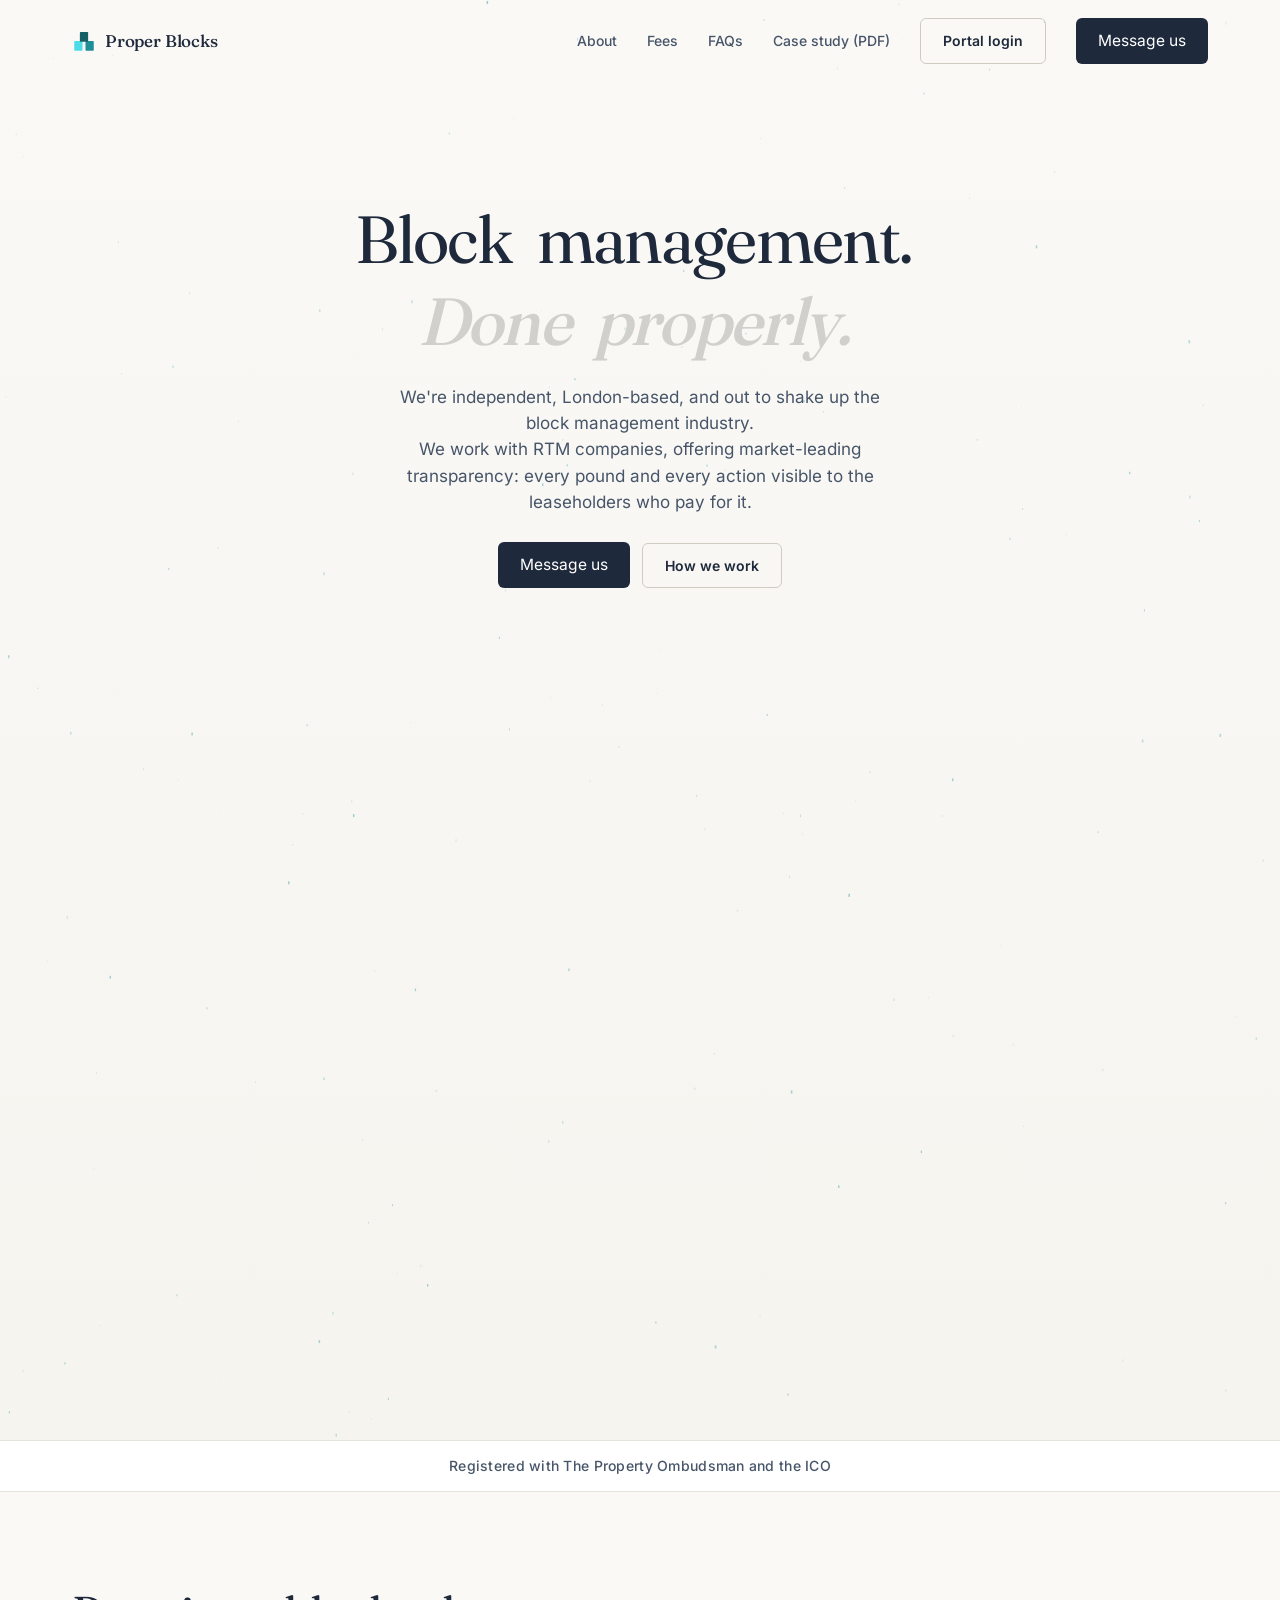
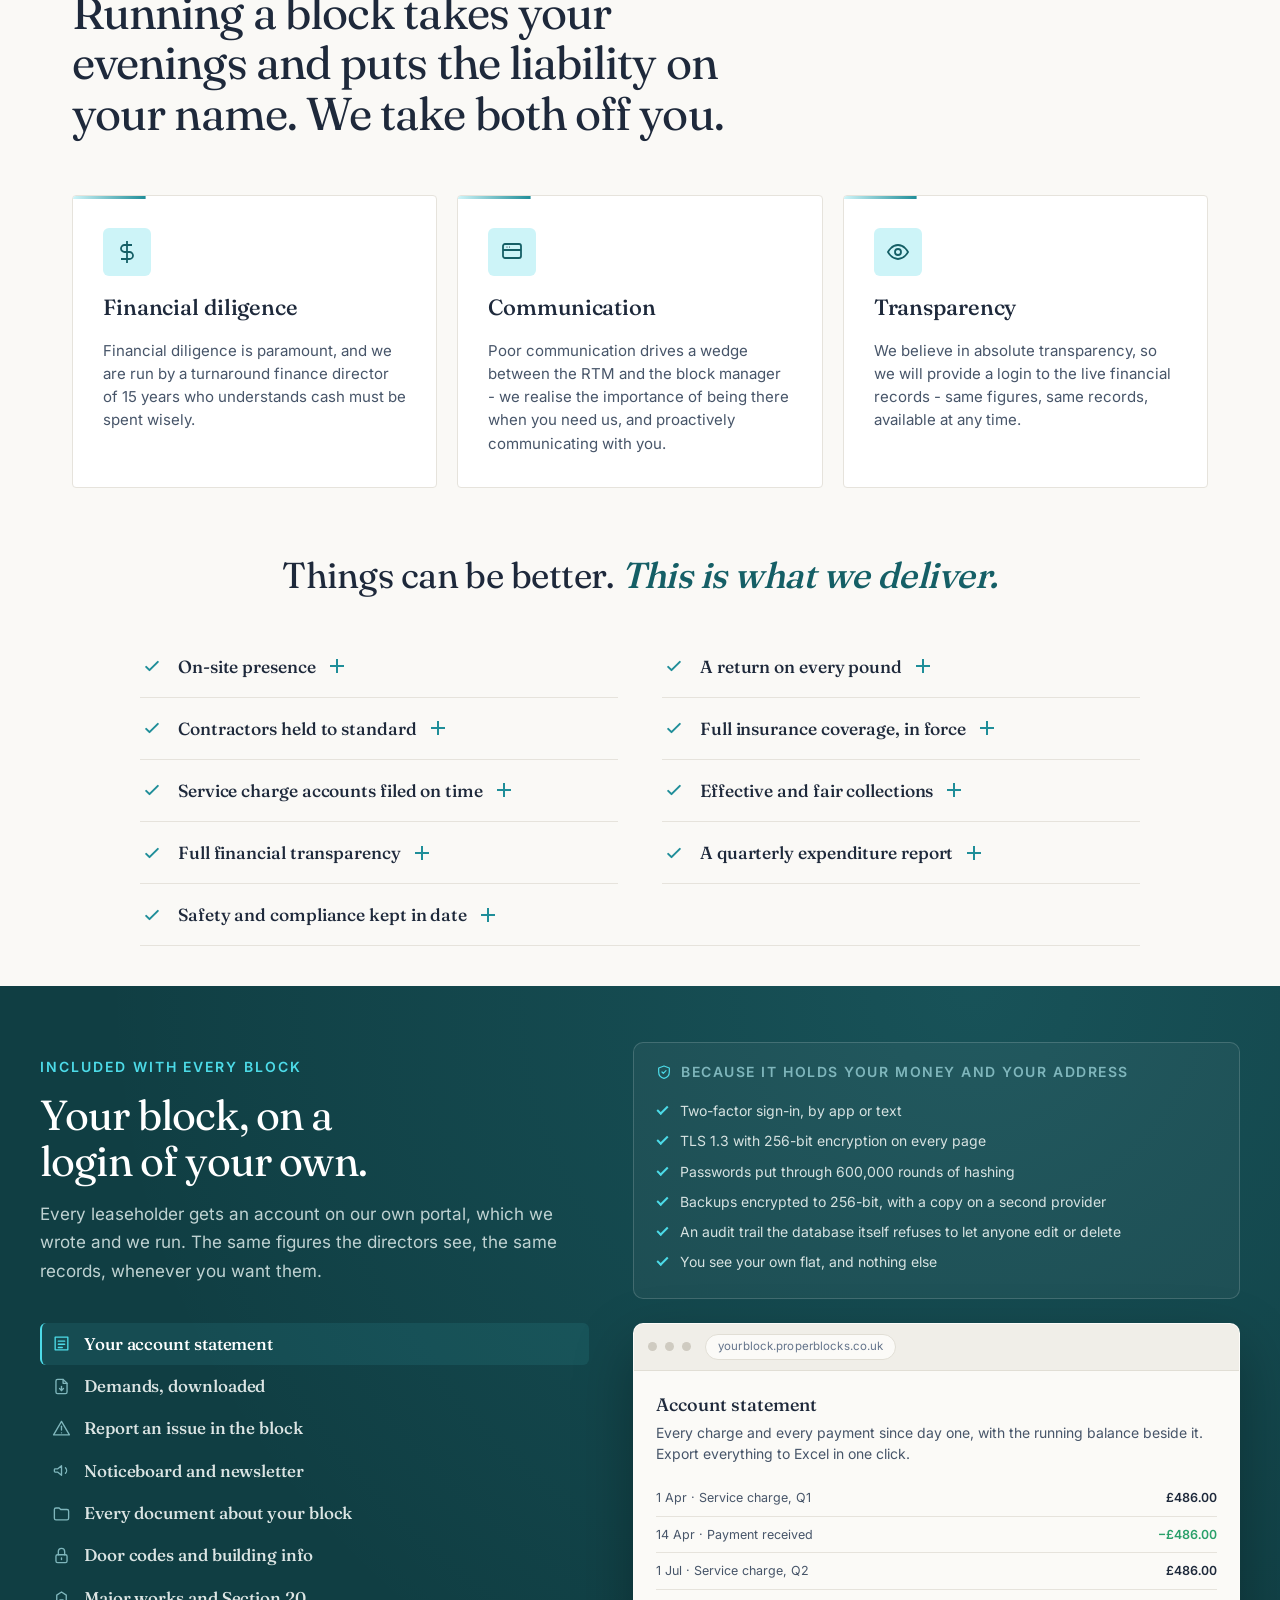
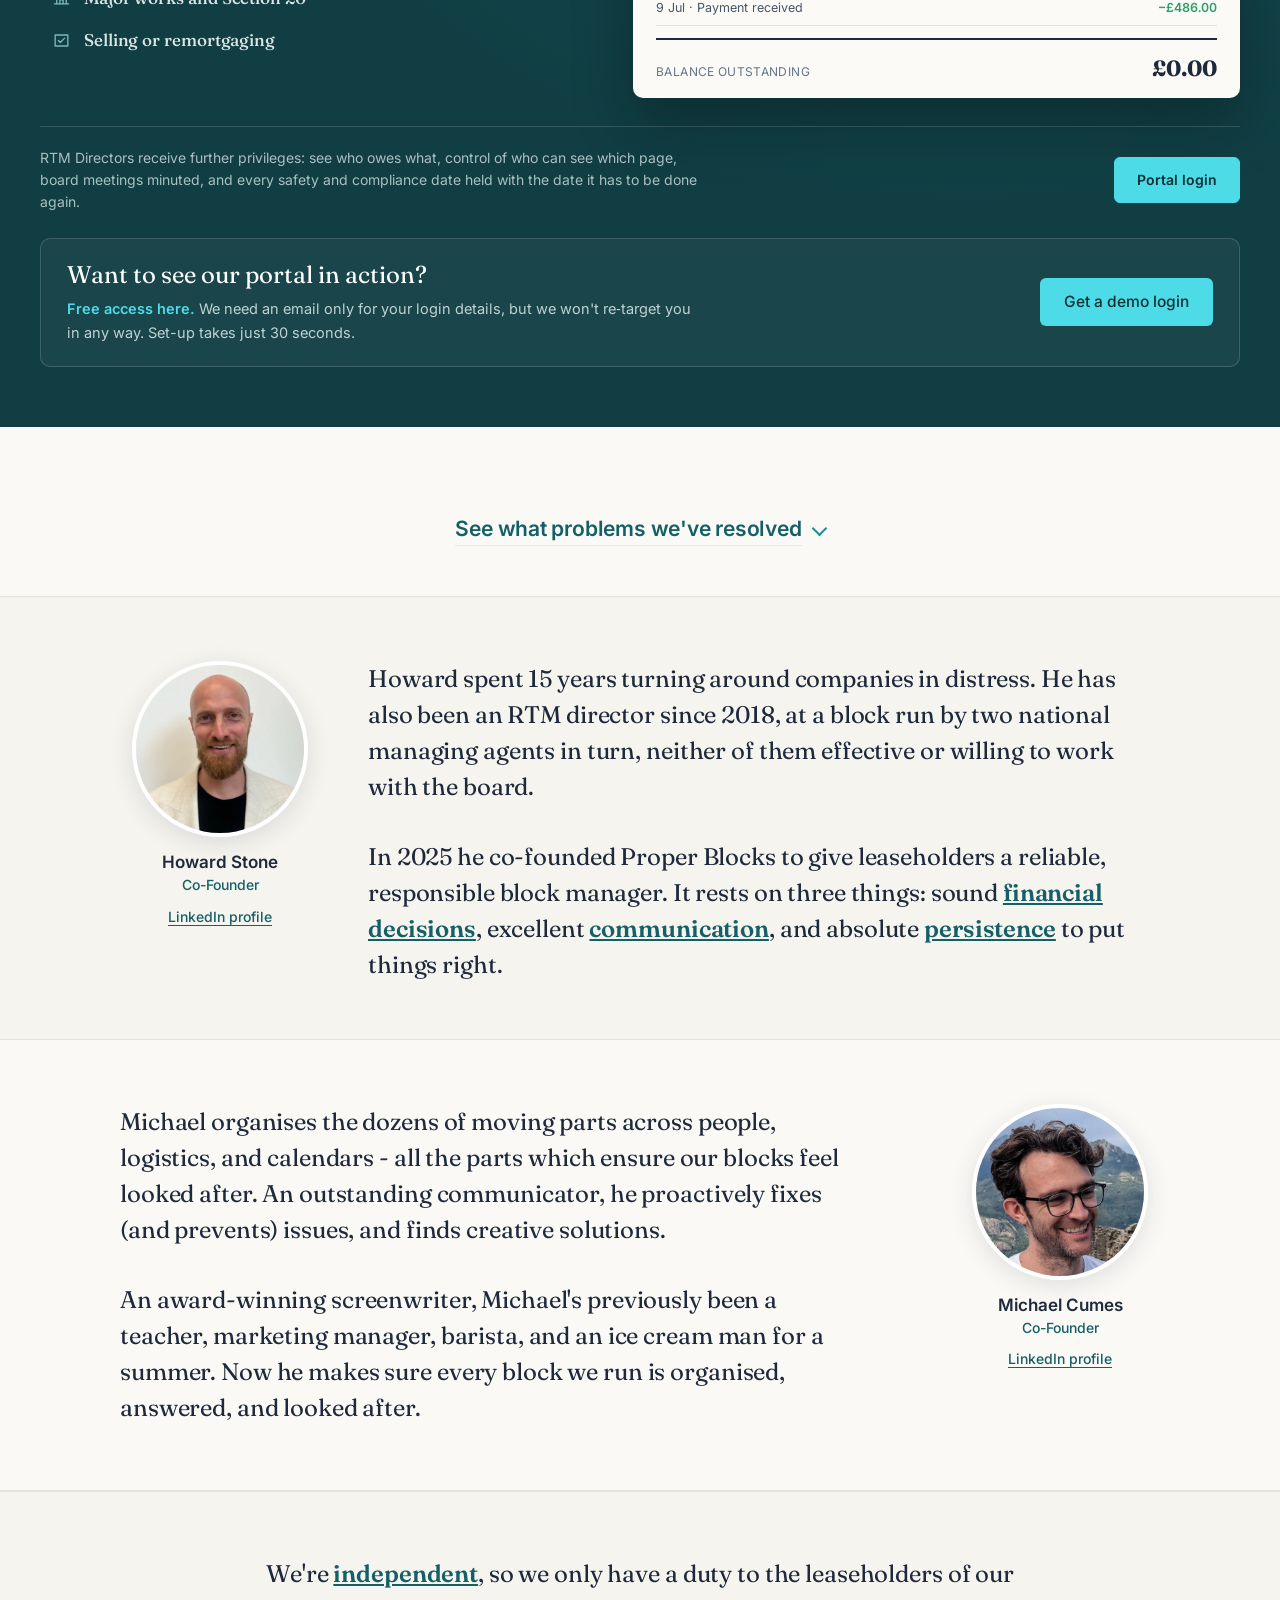
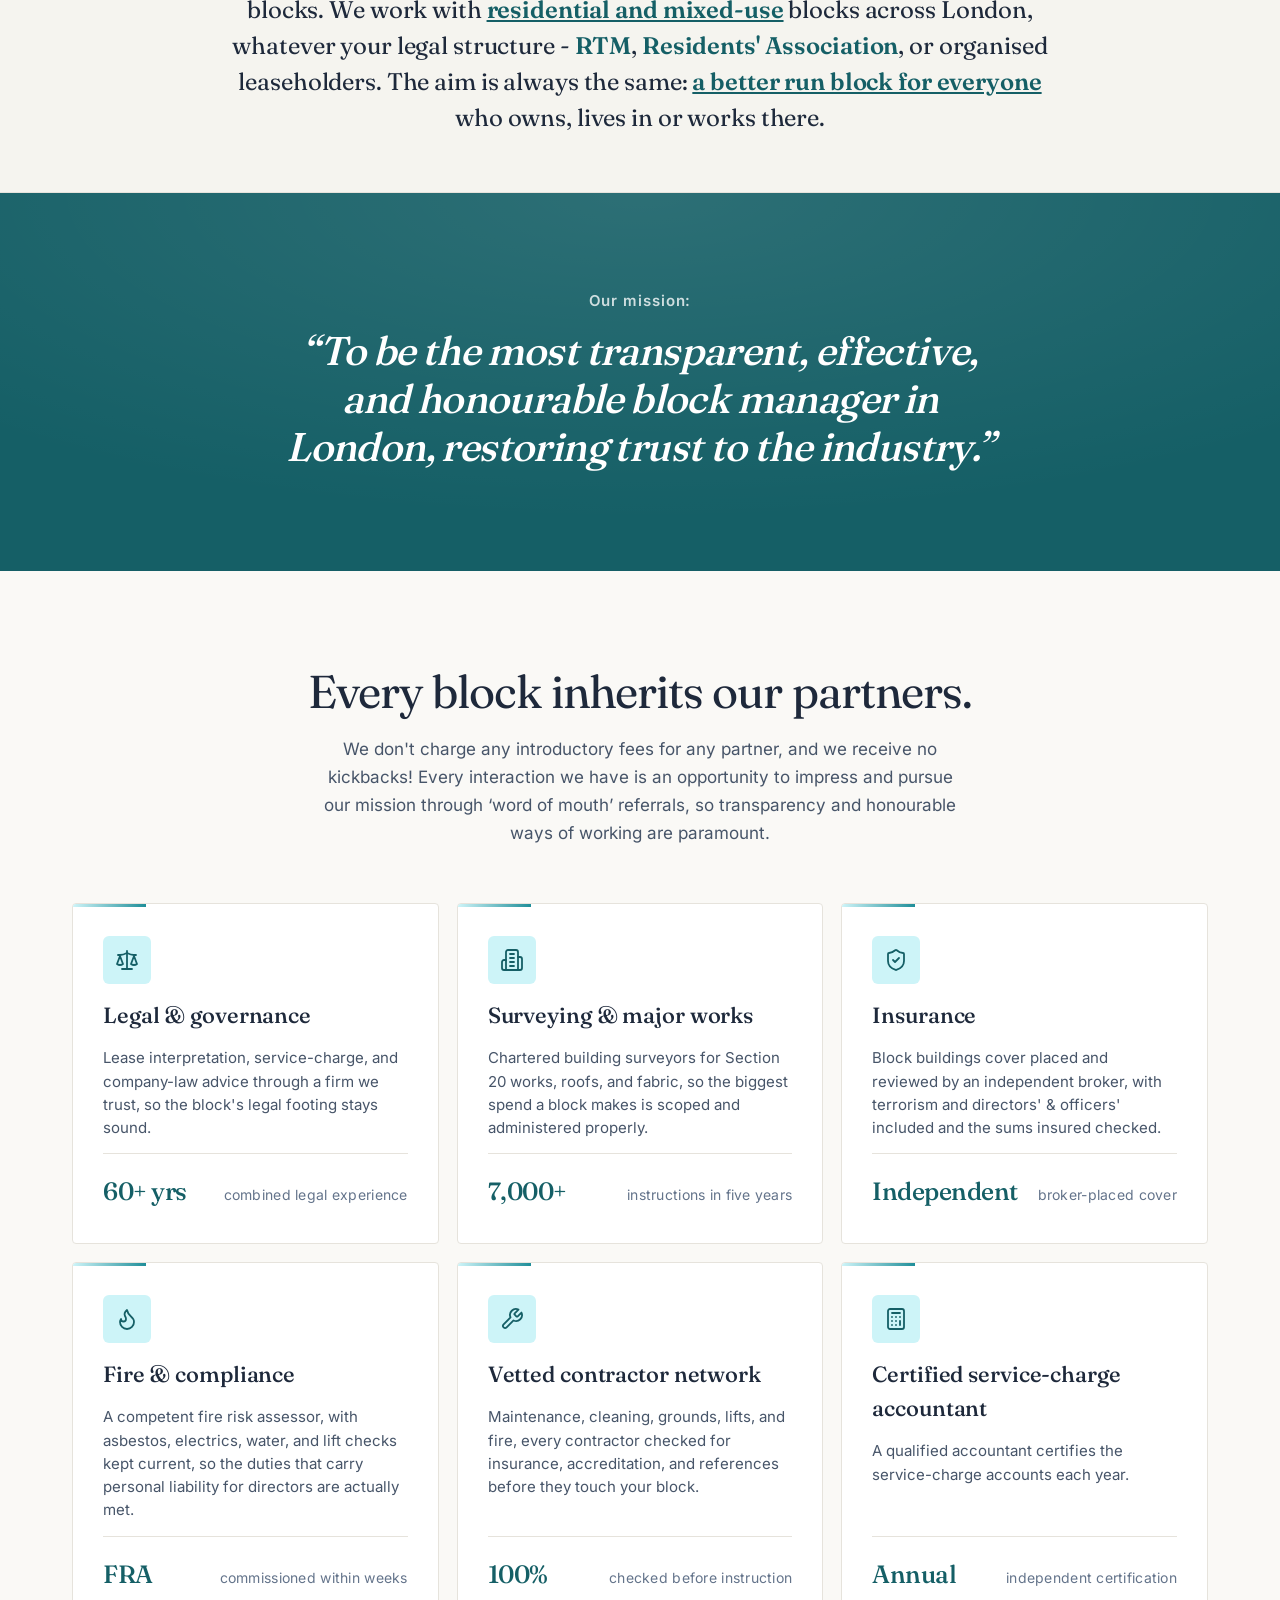
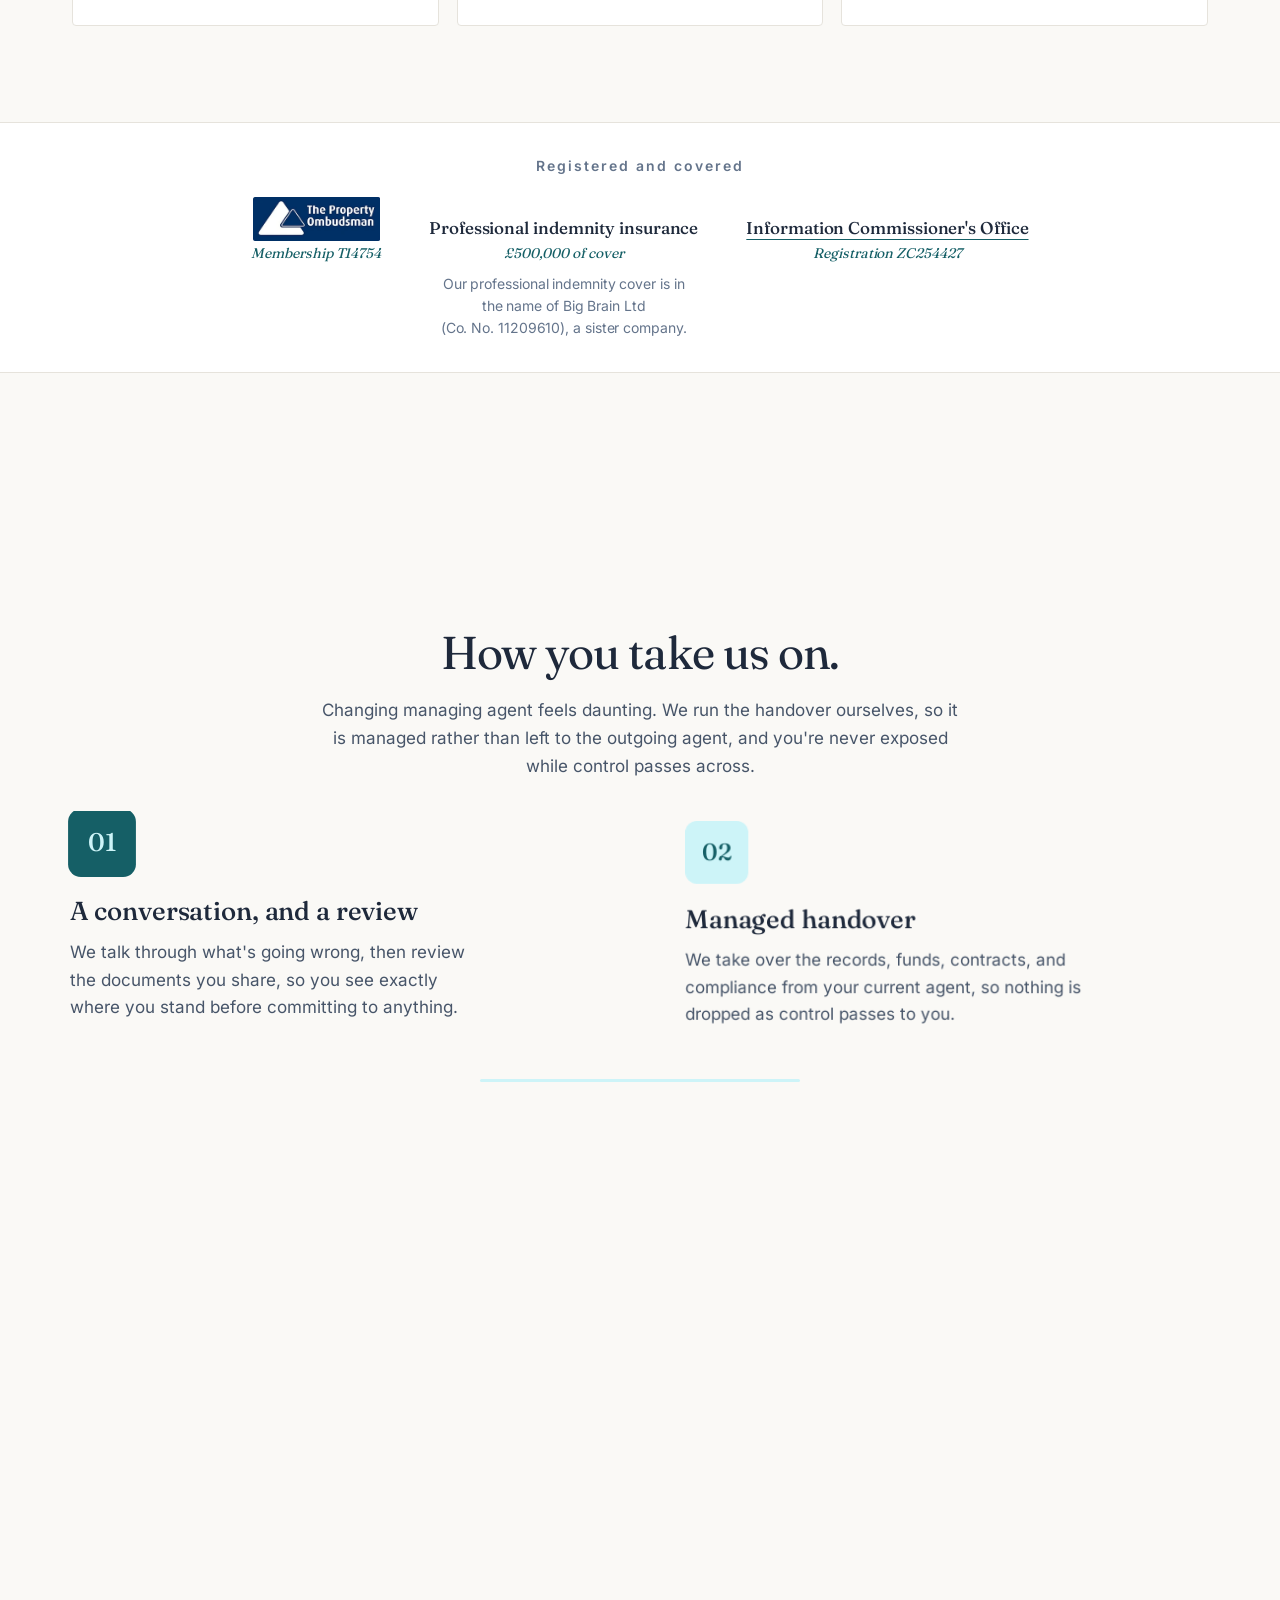
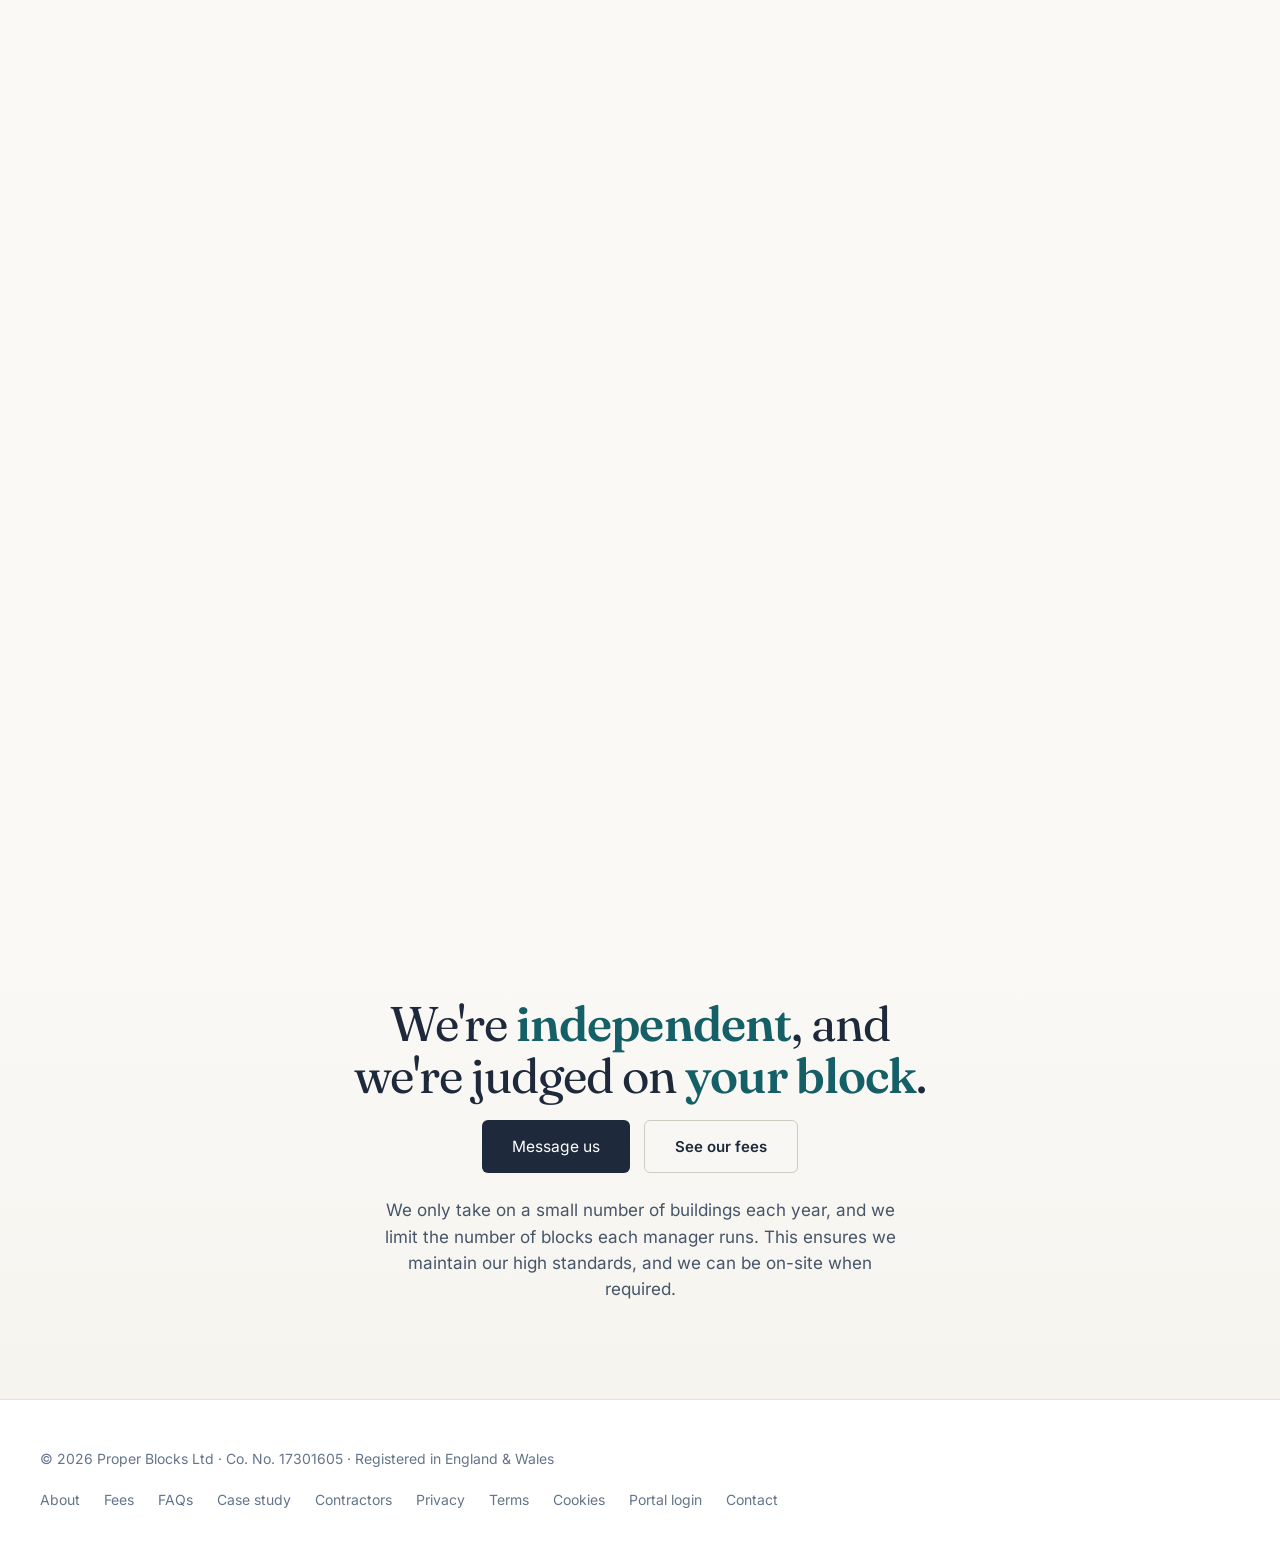
==== index.html @ bc6c97a6 "Count visits with Cloudflare Web Analytics on every public page The edge-injected beacon ran in a mo" ====
<!DOCTYPE html>
<html lang="en">
<head>
<meta charset="UTF-8">
<meta name="viewport" content="width=device-width, initial-scale=1.0">
<title>Proper Blocks - independent block management for London RTM companies</title>
<meta name="description" content="Independent London block management for RTM companies and residents' associations. Turnaround finance director as co-founder, independent of developers and freeholders.">
<meta name="theme-color" content="#155F66">

<script type="application/ld+json">
{
  "@context": "https://schema.org",
  "@graph": [
    {
      "@type": "Organization",
      "@id": "https://properblocks.co.uk/#organization",
      "name": "Proper Blocks",
      "legalName": "Proper Blocks Ltd",
      "identifier": "17301605",
      "url": "https://properblocks.co.uk/",
      "logo": "https://pub-db98ca8cff464d5a815f4823cbb00748.r2.dev/buildings.jpg",
      "description": "Independent London block management for right-to-manage (RTM) companies, resident-management companies and organised leaseholder groups.",
      "founder": [
        {
          "@type": "Person",
          "name": "Howard Stone",
          "jobTitle": "Co-Founder",
          "sameAs": ["https://www.linkedin.com/in/howard-stone-uk"],
          "hasCredential": [
            {"@type": "EducationalOccupationalCredential", "credentialCategory": "RTM Director", "name": "Right-to-manage company director since 2018"}
          ]
        },
        {
          "@type": "Person",
          "name": "Michael Cumes",
          "jobTitle": "Co-Founder",
          "sameAs": ["https://www.linkedin.com/in/michael-cumes/"]
        }
      ],
      "address": {"@type": "PostalAddress", "addressCountry": "GB", "addressRegion": "England"},
      "areaServed": {"@type": "City", "name": "London"},
      "contactPoint": {
        "@type": "ContactPoint",
        "email": "howard@properblocks.co.uk",
        "contactType": "customer service",
        "availableLanguage": "English"
      }
    },
    {
      "@type": "ProfessionalService",
      "@id": "https://properblocks.co.uk/#service",
      "name": "Proper Blocks - independent block management",
      "description": "Independent block management for London right-to-manage companies, residents' associations, and organised leaseholder groups. Financial diligence on supplier invoices, methodical service-charge recovery, statutory compliance (Building Safety Act 2022, Landlord & Tenant Act 1985 section 20, fire risk assessment, asbestos), and a proprietary leaseholder portal.",
      "provider": {"@id": "https://properblocks.co.uk/#organization"},
      "areaServed": [{"@type": "City", "name": "London"}, {"@type": "AdministrativeArea", "name": "England"}],
      "serviceType": "Residential block management",
      "audience": {"@type": "Audience", "audienceType": "Right-to-manage companies, resident-management companies, organised leaseholder groups"},
      "url": "https://properblocks.co.uk/",
      "knowsAbout": ["Right to Manage", "Section 20 consultation", "Service charge accounting", "Building Safety Act 2022", "Fire Risk Assessment", "Leasehold management", "Residents' association governance"]
    },
    {
      "@type": "WebSite",
      "@id": "https://properblocks.co.uk/#website",
      "url": "https://properblocks.co.uk/",
      "name": "Proper Blocks",
      "publisher": {"@id": "https://properblocks.co.uk/#organization"},
      "inLanguage": "en-GB"
    }
  ]
}
</script>

<meta property="og:type" content="website">
<meta property="og:title" content="Proper Blocks - block management, done properly">
<meta property="og:description" content="Independent block management for London leaseholders who run their own building. Financial diligence on every pound, with every action visible to the people who pay for it.">
<meta property="og:url" content="https://properblocks.co.uk/">
<meta property="og:site_name" content="Proper Blocks">
<meta name="twitter:card" content="summary_large_image">
<meta name="twitter:title" content="Proper Blocks - block management, done properly">
<meta name="twitter:description" content="Independent block management for London leasehold buildings.">

<link rel="canonical" href="https://properblocks.co.uk/">
<link rel="icon" type="image/svg+xml" href="data:image/svg+xml,%3Csvg%20xmlns%3D%22http%3A%2F%2Fwww.w3.org%2F2000%2Fsvg%22%20viewBox%3D%220%200%2032%2032%22%3E%3Crect%20x%3D%223%22%20y%3D%2216%22%20width%3D%2211%22%20height%3D%2213%22%20rx%3D%221%22%20fill%3D%22%234DDBE8%22%2F%3E%3Crect%20x%3D%2218%22%20y%3D%2216%22%20width%3D%2211%22%20height%3D%2213%22%20rx%3D%221%22%20fill%3D%22%231F8E99%22%2F%3E%3Crect%20x%3D%2210.5%22%20y%3D%224%22%20width%3D%2211%22%20height%3D%2213%22%20rx%3D%221%22%20fill%3D%22%23155F66%22%2F%3E%3C%2Fsvg%3E">
<link rel="preload" href="/fonts/fraunces-var.woff2" as="font" type="font/woff2" crossorigin>
<link rel="preload" href="/fonts/inter-var.woff2" as="font" type="font/woff2" crossorigin>
<link rel="stylesheet" href="/fonts/fonts-1.css">
<style>
*,*::before,*::after{box-sizing:border-box;margin:0;padding:0}
:root{
  --bg:#FAF9F6;
  --panel:#FFFFFF;
  --alt:#F5F4EF;
  --ink:#1E293B;
  --ink-2:#475569;
  --ink-3:#64748B;
  --rule:#E6E3DC;
  --rule-2:#CFCBC1;
  --copper:#1F8E99;
  --copper-deep:#155F66;
  --copper-light:#CDF4F8;
  --moss:#103E43;
}
html{scroll-behavior:smooth}
@media (prefers-reduced-motion:reduce){html{scroll-behavior:auto}}
body{
  background:var(--bg);color:var(--ink);
  font-family:Inter,sans-serif;font-size:15.5px;line-height:1.55;
  -webkit-font-smoothing:antialiased;overflow-x:hidden
}

/* Header */
header{position:fixed;top:0;left:0;right:0;z-index:50;background:rgba(251,248,242,0);transition:background 0.4s ease,border-color 0.4s ease;border-bottom:1px solid transparent}
header.scrolled{background:rgba(251,248,242,0.92);backdrop-filter:blur(12px);border-bottom-color:var(--rule)}
header .inner{max-width:1200px;margin:0 auto;padding:18px 32px;display:flex;align-items:center;justify-content:space-between}
.mark{display:flex;align-items:center;gap:9px;text-decoration:none;color:var(--ink)}
.mark-glyph{width:24px;height:24px;display:flex;align-items:center;justify-content:center;transition:transform 0.4s cubic-bezier(0.4,0,0.2,1)}
.mark:hover .mark-glyph{transform:rotate(-8deg) scale(1.05)}
.mark-glyph svg{width:100%;height:100%}
.mark-name{font-family:Fraunces,serif;font-size:17px;font-weight:500;letter-spacing:-0.01em}
nav.head{display:flex;gap:30px;align-items:center}
nav.head a:not(.btn){text-decoration:none;color:var(--ink-2);font-size:14px;font-weight:500;transition:color 0.18s ease;position:relative}
nav.head a:not(.btn)::after{content:"";position:absolute;left:0;right:0;bottom:-4px;height:1px;background:var(--copper);transform:scaleX(0);transform-origin:left;transition:transform 0.32s cubic-bezier(0.22,1,0.36,1)}
nav.head a:not(.btn):hover{color:var(--copper-deep)}
nav.head a:not(.btn):hover::after{transform:scaleX(1)}
.btn{display:inline-flex;align-items:center;gap:8px;padding:11px 22px;border-radius:6px;font-size:14px;font-weight:600;text-decoration:none;border:1px solid transparent;cursor:pointer;transition:all 0.22s cubic-bezier(0.4,0,0.2,1);position:relative;overflow:hidden}
button.btn{border:none;cursor:pointer;font:inherit}
.btn-lg{padding:14px 30px;font-size:15px}
.btn-md{padding:12px 26px;font-size:15px}
.btn-sm{padding:10px 22px}
.msg-actions.is-centred{justify-content:center;margin-top:18px}
.btn:focus{outline:none}
.btn:focus-visible{outline:2px solid var(--copper);outline-offset:3px}
nav.head a:focus-visible{outline:2px solid var(--copper);outline-offset:3px;border-radius:3px}
.btn-primary{background:var(--ink);color:#fff}
.btn-primary:hover{background:var(--moss);transform:translateY(-1px);box-shadow:0 10px 24px rgba(30,41,59,0.18)}
.btn-ghost{background:transparent;color:var(--ink);border-color:var(--rule-2)}
.btn-ghost:hover{background:var(--alt)}
/* Phone top bar (Howard, 13 Oct 2026 picker: "Keep Message us, drop Portal
   login"): every label on one line, and up to 520px the bar holds the name and
   Message us only. Portal login stays in the portal section and the footer.
   Both buttons overflow anywhere up to 520px. */
header .btn,.mark-name{white-space:nowrap}
@media (max-width:520px){
  header .inner{padding:14px 20px}
  nav.head .btn{min-height:44px;padding:11px 16px}
  nav.head .btn-ghost{display:none}
}

/* Hero with particle-text headline morph + ambient particle field */
/* Hero stage: 200vh sticky pin so the user's first 100vh of scroll lights the
   second phase of the H1 manifesto ("done properly") without the page moving.
   Once both phases are lit, sticky releases and the rest of the page scrolls
   naturally. */
.hero-stage{position:relative;min-height:160vh;z-index:2;background:linear-gradient(180deg,var(--bg) 0%,var(--alt) 100%)}
.hero-wrap{position:relative;overflow:hidden;background:linear-gradient(180deg,var(--bg) 0%,var(--alt) 100%)}
.hero-particles-bg{position:absolute;inset:0;pointer-events:none;opacity:0.5}
/* Top padding clears the fixed header (61px tall) with room to spare, and
   every type size below is capped in vh as well as vw, so the hero block
   fits inside 100vh on a short laptop viewport instead of overflowing
   upwards and putting the top of the H1 behind the header (14 Aug 2026). */
.hero{position:sticky;top:0;height:100vh;display:flex;flex-direction:column;justify-content:center;align-items:center;gap:clamp(18px,4.5vh,48px);padding:92px 32px 40px;max-width:960px;margin:0 auto;text-align:center}
.hero-text{display:flex;flex-direction:column;align-items:center}
.hero .lede,.hero-static-fallback{margin-left:auto;margin-right:auto}
.hero-ctas,.hero-meta{justify-content:center}
.hero-eyebrow{display:inline-flex;align-items:center;gap:8px;font-size:14px;font-weight:600;letter-spacing:0.12em;color:var(--copper-deep);margin-bottom:20px;opacity:0;transform:translateY(8px);transition:opacity 0.7s ease 0.2s,transform 0.7s ease 0.2s}
.hero-eyebrow.in{opacity:1;transform:translateY(0)}
.hero-eyebrow::before{content:"";width:24px;height:1px;background:var(--copper);display:inline-block}

/* Manifesto H1 - two-phase reveal (Ken-style). Phase A on load timer,
   Phase B word-lit by scrollY progress through the .hero-stage. */
.hero-manifesto{font-family:Fraunces,serif;font-weight:400;font-size:clamp(34px,min(5.4vw,7.4vh),68px);line-height:1.05;letter-spacing:-0.025em;color:var(--ink);margin:0 auto clamp(16px,3vh,32px);max-width:760px;text-wrap:balance}
.hero-manifesto .phase{display:block}
.hero-manifesto .phase-b{margin-top:0.18em}
.hero-manifesto .w{display:inline-block;margin-right:0.2em;color:rgba(31,27,23,0.18);transition:color 0.45s ease}
.hero-manifesto .w.lit{color:var(--ink)}
.hero-manifesto .w.em{font-style:italic;font-weight:500}
.hero-manifesto .w.em.lit{color:var(--copper-deep)}

.hero-static-fallback{display:block;font-family:Fraunces,serif;font-weight:400;font-size:clamp(46px,5.4vw,68px);line-height:1.02;letter-spacing:-0.025em;color:var(--ink);margin-bottom:24px}
.hero-static-fallback em{font-style:italic;color:var(--copper-deep);font-weight:500}

/* Unravel: "Proper Blocks" wordmark grows from the bottom in 5 scroll-driven
   stages (one stage per scroll-wheel notch). Lives inside the hero, just
   below the CTAs. The 5-stage progression is wired to scrollY in the
   manifesto IIFE at the bottom of this file. */
.unravel{padding:0}
.hero-unravel{padding:0;margin-top:8px}
.unravel-inner{max-width:920px;margin:0 auto;display:flex;align-items:flex-end;justify-content:center;gap:22px;flex-wrap:nowrap;clip-path:inset(100% 0 0 0);transition:clip-path 0.32s cubic-bezier(0.4,0,0.2,1)}
.unravel-glyph{width:clamp(48px,8vh,80px);height:clamp(48px,8vh,80px);display:flex;align-items:center;justify-content:center;flex-shrink:0}
.unravel-glyph svg{width:100%;height:100%;overflow:visible}
.unravel-word{font-family:Fraunces,Georgia,serif;font-weight:500;font-size:clamp(40px,min(7.4vw,9.5vh),94px);letter-spacing:-0.025em;color:var(--ink);line-height:1;padding:0.04em 0;white-space:nowrap}

/* Five discrete stages — clip-path reveals from the bottom (100% top-inset
   = fully clipped; 0% = fully visible). 20% per stage. */
.unravel.stage-1 .unravel-inner{clip-path:inset(80% 0 0 0)}
.unravel.stage-2 .unravel-inner{clip-path:inset(60% 0 0 0)}
.unravel.stage-3 .unravel-inner{clip-path:inset(40% 0 0 0)}
.unravel.stage-4 .unravel-inner{clip-path:inset(20% 0 0 0)}
.unravel.stage-5 .unravel-inner{clip-path:inset(0 0 0 0)}

@media (prefers-reduced-motion:reduce){
  .unravel-inner{clip-path:none;transition:none}
}

/* Pillars intro - sits between the unravel and the two-pillar grid */
.pillars-intro{padding:96px 32px 24px;text-align:center}
.pillars-intro p{font-family:Fraunces,Georgia,serif;font-size:clamp(22px,2.6vw,32px);font-weight:500;line-height:1.25;letter-spacing:-0.012em;color:var(--ink);max-width:720px;margin:0 auto;text-wrap:balance}
.pillars-intro em{font-style:italic;color:var(--copper-deep);font-weight:500}

.hero-pillars{font-family:Fraunces,serif;font-weight:500;font-size:clamp(20px,2.2vw,28px);line-height:1.2;letter-spacing:-0.01em;color:var(--ink);max-width:600px;margin:0 auto 14px;opacity:0;transform:translateY(8px);transition:opacity 0.7s ease 0.35s,transform 0.7s ease 0.35s}
.hero-pillars em{font-style:italic;color:var(--copper-deep);font-weight:500}
.hero-pillars.in{opacity:1;transform:translateY(0)}

.hero .lede{font-size:17px;color:var(--ink-2);line-height:1.55;max-width:520px;margin-bottom:clamp(16px,3vh,32px);opacity:0;transform:translateY(8px);transition:opacity 0.7s ease 0.5s,transform 0.7s ease 0.5s}
.hero .lede.in{opacity:1;transform:translateY(0)}
.hero-ctas{display:flex;gap:12px;align-items:center;margin-bottom:clamp(10px,2vh,38px);flex-wrap:wrap;opacity:0;transform:translateY(8px);transition:opacity 0.7s ease 0.7s,transform 0.7s ease 0.7s}
.hero-ctas.in{opacity:1;transform:translateY(0)}
/* Short viewports (laptop at high zoom, phone in landscape): anchor the hero
   block to the top so the padding that clears the header is always honoured,
   and tighten the type so the whole block still fits above the fold. A media
   query adds no specificity, so this block must sit AFTER the .hero, .lede and
   .hero-ctas base rules or the base values win and the overrides do nothing. */
@media (max-height:640px){
  .hero{justify-content:flex-start;padding-top:96px;gap:14px}
  .hero .lede{font-size:15px;margin-bottom:12px}
  .hero-ctas{margin-bottom:6px}
  .unravel-word{font-size:clamp(30px,8vh,60px)}
  .unravel-glyph{width:clamp(36px,8vh,60px);height:clamp(36px,8vh,60px)}
}

/* Trust strip */
/* The slim band directly under the opening screen: the three names only, no
   membership numbers. Those live in the full section further down the page,
   so a stranger sees the credentials at once without the page opening on
   paperwork (A+, Howard, 15 Aug 2026). */
.trust-strip{padding:14px 32px;background:var(--panel);border-top:1px solid var(--rule);border-bottom:1px solid var(--rule);position:relative;z-index:2}
.trust-strip-inner{max-width:1200px;margin:0 auto;display:flex;gap:14px 40px;flex-wrap:wrap;align-items:center;justify-content:center;text-align:center}
.trust-strip-inner span{font-size:14px;letter-spacing:0.02em;color:var(--ink-2);font-weight:500}
.trust{padding:32px 32px;background:var(--panel);border-top:1px solid var(--rule);border-bottom:1px solid var(--rule);position:relative;z-index:2}
.trust-inner{max-width:1200px;margin:0 auto;display:flex;flex-direction:column;align-items:center;gap:20px;text-align:center}
/* Credentials band: parked 12 Aug 2026 pending the ombudsman number and the
   professional-body position, restored 14 Aug 2026 now both are settled. Every
   row carries a number a board can look up, so nothing goes in without one. */
.trust-label{font-size:14px;letter-spacing:0.14em;color:var(--ink-3);font-weight:600}
.trust-creds{display:flex;gap:48px;align-items:flex-start;flex-wrap:wrap;justify-content:center}
.trust-creds .c{font-family:Fraunces,serif;font-size:17px;color:var(--ink);font-weight:500;letter-spacing:-0.005em;display:flex;flex-direction:column;align-items:center;gap:2px;opacity:0;transform:translateY(8px);transition:opacity 0.6s ease,transform 0.6s ease;text-align:center}
.trust-creds .c.in{opacity:1;transform:translateY(0)}
.trust-creds .c:nth-child(1).in{transition-delay:0s}
.trust-creds .c:nth-child(2).in{transition-delay:0.08s}
.trust-creds .c:nth-child(3).in{transition-delay:0.16s}
.trust-creds .c:nth-child(4).in{transition-delay:0.24s}
.trust-creds .c .ind{color:var(--copper-deep);font-style:italic;font-weight:400;font-size:14px}
/* A credential a board can check for itself (23 Aug 2026). Two of the three
   rows now carry the register entry that proves them - the ombudsman's own
   member record and the ICO's own register page - so nobody has to take our
   word for a number typed on our own website. The link keeps the ink colour so
   the row still reads as a credential rather than as navigation; the rule
   underneath is the only thing that says it is clickable. */
/* Underline, not a border: the border was #CFCBC1 on white, 1.62:1, and a flex
   item's border spans the whole box, so at 390px the two-line ICO link drew one
   full-width rule under its second line only. An underline follows the words on
   every line and clears 3:1. */
.trust-creds .c a{color:inherit;text-decoration:underline;text-decoration-thickness:1px;text-underline-offset:5px;text-decoration-color:var(--copper-deep);transition:color 0.18s ease,text-decoration-color 0.18s ease}
.trust-creds .c a:hover{color:var(--copper-deep)}
.trust-creds .c a:focus-visible{outline:2px solid var(--copper-deep);outline-offset:3px;border-radius:3px}
/* Every credential's name sits in a slot the logo's height, set on its foot, so
   the three reference numbers underneath share one line. */
.trust-creds .c > .nm,.trust-creds .c > a:first-child{min-height:44px;display:flex;align-items:flex-end;justify-content:center}
@media (max-width:760px){.trust-creds .c > .nm,.trust-creds .c > a:first-child{min-height:0}}
.trust-creds .c a.logo-link{text-decoration:none;display:block;line-height:0;border-radius:4px}
.trust-creds .c a.logo-link:hover{opacity:0.88}
.trust-creds .c .cred-logo{display:block;height:44px;width:auto}

/* Section base */
.section{max-width:1200px;margin:0 auto;padding:96px 32px;position:relative}
#approach{padding-bottom:40px}
.section-head{max-width:760px;margin-bottom:56px}
/* Partners intro is centred on the page (Howard, 14 Aug 2026) */
#partners .section-head{margin-left:auto;margin-right:auto;text-align:center}
#partners .section-head p{margin-left:auto;margin-right:auto}
.section-head h2{font-family:Fraunces,serif;font-weight:400;font-size:clamp(34px,3.8vw,46px);letter-spacing:-0.02em;line-height:1.1;color:var(--ink);margin-bottom:18px;text-wrap:balance}
.section-head h2 .w{display:inline-block;opacity:0;transform:translateY(20px);color:var(--ink);transition:opacity 0.95s cubic-bezier(0.22,1,0.36,1),transform 0.95s cubic-bezier(0.22,1,0.36,1),color 0.95s cubic-bezier(0.22,1,0.36,1)}
.section-head h2 .w.in{opacity:1;transform:translateY(0)}
.section-head h2 .w.em{color:var(--copper-deep);font-style:italic;font-weight:500}
.section-head h2 em{font-style:italic;color:var(--copper-deep);font-weight:500}
.section-head p{font-size:17px;color:var(--ink-2);line-height:1.65;max-width:640px;opacity:0;transform:translateY(8px);transition:opacity 0.6s ease 0.3s,transform 0.6s ease 0.3s}
.section-head p.in{opacity:1;transform:translateY(0)}

/* Pillars */
.pillars{display:grid;grid-template-columns:repeat(3,1fr);gap:20px}
.pillars.two-up{grid-template-columns:repeat(2,1fr);gap:28px;max-width:980px;margin:0 auto}
.pillar{background:var(--panel);border:1px solid var(--rule);border-radius:4px;padding:32px 30px;display:flex;flex-direction:column;gap:14px;position:relative;transition:transform 0.32s cubic-bezier(0.4,0,0.2,1),box-shadow 0.32s ease,border-color 0.32s ease;opacity:0;transform:translateY(22px);overflow:hidden}
.pillar.in{opacity:1;transform:translateY(0)}
/* What we deliver - the standing commitment list. Two columns of ticked rows;
   the reveal delay is defined for every child, so no row arrives unanimated. */
.deliver-grid{display:grid;grid-template-columns:repeat(2,1fr);gap:0 44px;max-width:1000px;margin:0 auto}
.deliver-item{border-bottom:1px solid var(--rule);opacity:0;transform:translateY(14px);transition:opacity 0.55s ease,transform 0.55s cubic-bezier(0.22,1,0.36,1)}
.deliver-item.in{opacity:1;transform:none}
.deliver-item:nth-child(1){transition-delay:0s}
.deliver-item:nth-child(2){transition-delay:0.06s}
.deliver-item:nth-child(3){transition-delay:0.12s}
.deliver-item:nth-child(4){transition-delay:0.18s}
.deliver-item:nth-child(5){transition-delay:0.24s}
.deliver-item:nth-child(6){transition-delay:0.30s}
.deliver-item:nth-child(7){transition-delay:0.36s}
.deliver-item:nth-child(8){transition-delay:0.42s}
.deliver-item:nth-child(9){transition-delay:0.48s}
.deliver-item:nth-child(10){transition-delay:0.54s}
/* An odd number of promises used to be impossible here, so nothing handled it.
   Removing the client-account line on 26 Aug 2026 left nine, and the ninth sat
   in a half-width column with an empty column beside it. The last item spans
   the grid whenever the count is odd, so the list stays square at any length. */
.deliver-item:last-child:nth-child(odd){grid-column:1 / -1}
.deliver-item > summary{display:grid;grid-template-columns:22px auto 18px 1fr;gap:14px;align-items:center;padding:17px 2px;cursor:pointer;list-style:none}
.deliver-item > summary::-webkit-details-marker{display:none}
.deliver-item > summary:focus-visible{outline:2px solid var(--copper-deep);outline-offset:3px;border-radius:3px}
.deliver-label{font-family:Fraunces,Georgia,serif;font-weight:500;font-size:17.5px;letter-spacing:-0.005em;color:var(--ink)}
.deliver-plus{position:relative;width:14px;height:14px;justify-self:start}
.deliver-plus::before,.deliver-plus::after{content:"";position:absolute;background:var(--copper);transition:transform 0.25s ease}
.deliver-plus::before{top:6px;left:0;width:14px;height:2px}
.deliver-plus::after{left:6px;top:0;width:2px;height:14px}
.deliver-item[open] .deliver-plus::after{transform:rotate(90deg)}
.deliver-item > p{font-size:15px;color:var(--ink-2);line-height:1.55;padding:0 22px 18px 36px}
.deliver-tick{display:flex;color:var(--copper)}
.deliver-tick svg{width:20px;height:20px;fill:none;stroke:currentColor;stroke-width:2.4;stroke-linecap:round;stroke-linejoin:round}
.deliver-close{max-width:1000px;margin:34px auto 0;text-align:center}
.deliver-close span{font-family:Fraunces,Georgia,serif;font-style:italic;font-size:19px;color:var(--copper-deep);opacity:0;transform:translateY(8px);display:inline-block;transition:opacity 0.6s ease,transform 0.6s ease}
/* Mission band - the mission line stands on its own between who we are and
   the partners. It used to sit directly above the casework with no bottom
   padding so the two read as one block; the 15 Aug reorder separated them,
   so it now closes itself.
   NO scroll-reveal on this one. Everything else on the page starts at
   opacity 0 and is revealed by the IntersectionObserver, which means it stays
   invisible if that script ever fails. For the sentence that states what the
   company is FOR, that trade is wrong: it is painted on, always. */
.mission-band{background:var(--copper-deep);padding:96px 32px 100px;text-align:center;position:relative;overflow:hidden}
.mission-band::before{content:"";position:absolute;inset:0;background:radial-gradient(120% 140% at 50% 0%,rgba(255,255,255,0.10),transparent 62%);pointer-events:none}
.mission-inner{position:relative;max-width:900px;margin:0 auto}
.mission-kicker{margin:0 0 14px}
.mission-kicker span{display:inline-block;font-family:Inter,system-ui,sans-serif;font-style:normal;font-weight:600;font-size:15px;letter-spacing:0.06em;color:rgba(255,255,255,0.78)}
.mission-quote{margin:0;border:0;padding:0}
.mission-quote span{display:inline-block;font-family:Fraunces,Georgia,serif;font-style:italic;font-weight:500;font-size:clamp(25px,3.4vw,40px);line-height:1.2;letter-spacing:-0.015em;color:#fff;text-wrap:balance}
@media (max-width:640px){.mission-band{padding:72px 24px 76px}}
.deliver-close span.in{opacity:1;transform:none}
@media (max-width:860px){.deliver-grid{grid-template-columns:1fr;gap:0}}

/* Portal band - the leaseholder portal that ships with every block. A dark
   moss band so it reads as its own product inside the page. Left column is
   the feature list, right is a mock portal window whose pane swaps with the
   active feature. The swap is opacity driven by an .is-on class the script
   moves; with no script at all, or with reduced motion, the first pane stays
   lit and every feature label is still readable, so nothing is hidden behind
   the animation. The panes are decorative (aria-hidden) - the words a reader
   needs are in the list itself. */
.portal-band{background:var(--moss);color:#EDEFEE;padding:56px 32px 60px;position:relative;overflow:hidden}
.portal-band::before{content:"";position:absolute;inset:0;background:radial-gradient(110% 130% at 76% 0%,rgba(77,219,232,0.13),transparent 62%);pointer-events:none}
.portal-inner{position:relative;max-width:1200px;margin:0 auto;display:grid;grid-template-columns:minmax(0,0.95fr) minmax(0,1.05fr);grid-template-areas:'head sec' 'feats screen' 'foot foot' 'demo demo';column-gap:44px;row-gap:24px;align-items:start}
.portal-head{grid-area:head;max-width:640px;align-self:center}
.portal-eyebrow{font-size:14px;letter-spacing:0.14em;text-transform:uppercase;font-weight:600;color:#4DDBE8;margin:0 0 14px}
.portal-head h2{font-family:Fraunces,serif;font-weight:400;font-size:clamp(30px,3.4vw,42px);line-height:1.1;letter-spacing:-0.02em;color:#FFFFFF;margin:0 0 16px;text-wrap:balance}
.portal-head h2 .w{display:inline-block;opacity:0;transform:translateY(20px);transition:opacity 0.95s cubic-bezier(0.22,1,0.36,1),transform 0.95s cubic-bezier(0.22,1,0.36,1)}
.portal-head h2 .w.in{opacity:1;transform:translateY(0)}
.portal-head h2 em{font-style:italic;color:#4DDBE8;font-weight:500}
.portal-head .portal-lede{font-size:17px;line-height:1.65;color:#BFD2D2;max-width:640px;opacity:0;transform:translateY(8px);transition:opacity 0.6s ease 0.3s,transform 0.6s ease 0.3s}
.portal-head .portal-lede.in{opacity:1;transform:none}
.portal-feats{grid-area:feats;list-style:none;margin:0;padding:0}
.pf{display:grid;grid-template-columns:20px 1fr;gap:12px;align-items:center;padding:8px 12px 8px 10px;border-radius:6px;border-left:2px solid transparent;transition:background 0.3s ease,border-color 0.3s ease;opacity:0;transform:translateY(12px)}
.pf.in{opacity:1;transform:none;transition:background 0.3s ease,border-color 0.3s ease,opacity 0.55s ease,transform 0.55s cubic-bezier(0.22,1,0.36,1)}
.pf:nth-child(1){transition-delay:0s}
.pf:nth-child(2){transition-delay:0.05s}
.pf:nth-child(3){transition-delay:0.10s}
.pf:nth-child(4){transition-delay:0.15s}
.pf:nth-child(5){transition-delay:0.20s}
.pf:nth-child(6){transition-delay:0.25s}
.pf:nth-child(7){transition-delay:0.30s}
.pf:nth-child(8){transition-delay:0.35s}
.pf.is-on{background:rgba(77,219,232,0.09);border-left-color:#4DDBE8}
.pf .pf-ic{display:flex;color:#7FB6BC;transition:color 0.3s ease}
.pf.is-on .pf-ic{color:#4DDBE8}
.pf .pf-ic svg{width:19px;height:19px;fill:none;stroke:currentColor;stroke-width:1.7;stroke-linecap:round;stroke-linejoin:round}
.pf .pf-label{font-family:Fraunces,Georgia,serif;font-weight:500;font-size:17px;letter-spacing:-0.005em;color:#DCE5E4;transition:color 0.3s ease}
.pf.is-on .pf-label{color:#FFFFFF}
/* The mock window is decorative and aria-hidden, so each caption is carried
   here for screen readers. Change one and change the other: the two must say
   the same thing. */
.pf-say{position:absolute;width:1px;height:1px;margin:-1px;padding:0;overflow:hidden;clip:rect(0 0 0 0);clip-path:inset(50%);white-space:nowrap;border:0}

/* Mock portal window. Sticky on desktop so the panes stay beside the list. */
.portal-screen{grid-area:screen;background:#FBFAF7;border-radius:10px;border:1px solid rgba(255,255,255,0.14);box-shadow:0 24px 60px rgba(0,0,0,0.30);overflow:hidden;opacity:0;transform:translateY(18px);transition:opacity 0.7s ease,transform 0.7s cubic-bezier(0.22,1,0.36,1)}
.portal-screen.in{opacity:1;transform:none}
.ps-chrome{display:flex;align-items:center;gap:8px;padding:10px 14px;background:#F0EEE8;border-bottom:1px solid #E1DED5}
.ps-dot{width:9px;height:9px;border-radius:50%;background:#CFCBC1}
.ps-url{margin-left:6px;font-size:11.5px;color:var(--ink-3);background:#FBFAF7;border:1px solid #E1DED5;border-radius:20px;padding:3px 12px;letter-spacing:0.01em}
.ps-stage{position:relative;min-height:326px}
.ps-pane{position:absolute;inset:0;padding:20px 22px 22px;opacity:0;transform:translateY(10px);transition:opacity 0.5s ease,transform 0.5s cubic-bezier(0.22,1,0.36,1);pointer-events:none}
.ps-pane.is-on{opacity:1;transform:none}
.ps-title{font-family:Fraunces,Georgia,serif;font-size:18px;font-weight:500;color:var(--ink);margin-bottom:4px}
.ps-cap{font-size:14px;line-height:1.5;color:var(--ink-2);margin-bottom:16px}
.pm-row{display:flex;align-items:center;justify-content:space-between;gap:14px;padding:8px 0;border-bottom:1px solid var(--rule);font-size:12.5px;color:var(--ink-2)}
.pm-row:last-child{border-bottom:0}
.pm-row b{font-weight:600;color:var(--ink);font-variant-numeric:tabular-nums}
.pm-row .pm-cr{color:#2AA06A;font-weight:600;font-variant-numeric:tabular-nums}
.pm-bal{display:flex;align-items:baseline;justify-content:space-between;margin-top:12px;padding-top:11px;border-top:2px solid var(--ink)}
.pm-bal span{font-size:12px;color:var(--ink-3);letter-spacing:0.03em}
.pm-bal b{font-family:Fraunces,Georgia,serif;font-size:22px;color:var(--ink);font-variant-numeric:tabular-nums}
.pm-chip{display:inline-flex;align-items:center;gap:6px;font-size:11px;font-weight:600;letter-spacing:0.02em;padding:3px 9px;border-radius:20px;background:var(--copper-light);color:var(--copper-deep)}
.pm-chip.pm-open{background:#FEF3C7;color:#8A6212}
.pm-chip.pm-done{background:#DCF3E7;color:#1B6E4A}
.pm-card{border:1px solid var(--rule);border-radius:7px;padding:12px 14px;margin-bottom:9px;background:#FFFFFF}
.pm-card .pm-h{font-size:13px;font-weight:600;color:var(--ink);margin-bottom:4px}
.pm-card p{font-size:12px;line-height:1.5;color:var(--ink-3)}
.pm-file{display:flex;align-items:center;gap:10px;padding:9px 0;border-bottom:1px solid var(--rule);font-size:12.5px;color:var(--ink-2)}
.pm-file:last-child{border-bottom:0}
.pm-file .pm-ext{font-size:9.5px;font-weight:700;letter-spacing:0.04em;color:#fff;background:var(--copper-deep);border-radius:3px;padding:2px 5px}
.pm-file .pm-meta{margin-left:auto;font-size:11.5px;color:var(--ink-3)}
.pm-tiles{display:grid;grid-template-columns:repeat(3,1fr);gap:9px}
.pm-tile{border:1px solid var(--rule);border-radius:7px;padding:11px 12px;background:#FFFFFF}
.pm-tile span{display:block;font-size:10.5px;letter-spacing:0.06em;text-transform:uppercase;color:var(--ink-3);margin-bottom:5px}
.pm-tile b{font-family:Fraunces,Georgia,serif;font-size:16px;color:var(--ink);letter-spacing:0.08em}
.pm-track{display:flex;align-items:center;gap:0;margin:6px 0 14px}
.pm-step{flex:1;display:flex;flex-direction:column;gap:7px}
.pm-step i{display:block;height:4px;border-radius:3px;background:var(--rule);margin-right:4px}
.pm-step.done i{background:var(--copper)}
.pm-step.now i{background:var(--copper-deep)}
.pm-step span{font-size:10.5px;color:var(--ink-3);line-height:1.3}
.pm-step.now span{color:var(--copper-deep);font-weight:600}
.pm-tick{display:flex;align-items:center;gap:9px;padding:8px 0;font-size:12.5px;color:var(--ink-2)}
.pm-tick svg{width:15px;height:15px;fill:none;stroke:#2AA06A;stroke-width:2.4;stroke-linecap:round;stroke-linejoin:round;flex:none}
.pm-form{border:1px solid var(--rule);border-radius:7px;padding:12px 14px;background:#FFFFFF;margin-bottom:11px}
.pm-form label{display:block;font-size:10.5px;letter-spacing:0.05em;text-transform:uppercase;color:var(--ink-3);margin-bottom:5px}
.pm-form .pm-input{border:1px solid var(--rule-2);border-radius:5px;padding:7px 10px;font-size:12.5px;color:var(--ink)}

/* Security wink. Six plain statements of what actually protects the account. */
.portal-sec{grid-area:sec;align-self:center;border:1px solid rgba(255,255,255,0.16);border-radius:10px;background:rgba(255,255,255,0.045);padding:18px 22px 20px}
.portal-sec-label{display:flex;align-items:center;gap:9px;font-size:14px;letter-spacing:0.11em;text-transform:uppercase;font-weight:600;color:#7FB6BC;margin-bottom:13px}
.portal-sec-label svg{width:16px;height:16px;fill:none;stroke:#4DDBE8;stroke-width:1.8;stroke-linecap:round;stroke-linejoin:round;flex:none}
.portal-chips{display:flex;flex-direction:column;gap:0}
.portal-chips li{list-style:none;display:grid;grid-template-columns:14px 1fr;gap:10px;align-items:start;font-size:14px;line-height:1.45;color:#D6E2E1;padding:5px 0;opacity:0;transform:translateY(8px);transition:opacity 0.5s ease,transform 0.5s ease}
.portal-chips li.in{opacity:1;transform:none}
.portal-chips li::before{content:"";width:11px;height:6px;margin:5px 0 0 1px;border-left:2px solid #4DDBE8;border-bottom:2px solid #4DDBE8;transform:rotate(-45deg)}
.portal-chips li:nth-child(2){transition-delay:0.06s}
.portal-chips li:nth-child(3){transition-delay:0.12s}
.portal-chips li:nth-child(4){transition-delay:0.18s}
.portal-chips li:nth-child(5){transition-delay:0.24s}
.portal-chips li:nth-child(6){transition-delay:0.30s}
.portal-foot{grid-area:foot;margin-top:4px;padding-top:20px;border-top:1px solid rgba(255,255,255,0.14);display:flex;flex-wrap:wrap;align-items:center;justify-content:space-between;gap:14px 26px}
.portal-foot p{font-size:14px;line-height:1.6;color:#A9C0C0;max-width:660px}
.portal-foot .btn{background:#4DDBE8;color:#0B2F33;border-color:#4DDBE8}
.portal-foot .btn:hover{background:#7FE7F0;border-color:#7FE7F0}
/* "Try it on an example block": the demo-account panel under the Portal band's
   footer (approved mock-up, 13 Oct 2026). It reveals with the band like its
   siblings: the scroll-reveal puts .in on every direct child of .portal-inner. */
.portal-demo{grid-area:demo;border:1px solid rgba(255,255,255,0.16);border-radius:10px;background:rgba(255,255,255,0.045);padding:22px 26px;display:flex;flex-wrap:wrap;align-items:center;justify-content:space-between;gap:16px 32px;opacity:0;transform:translateY(12px);transition:opacity 0.6s ease,transform 0.6s cubic-bezier(0.22,1,0.36,1)}
.portal-demo.in{opacity:1;transform:none}
.portal-demo h3{font-family:Fraunces,serif;font-weight:400;font-size:24px;line-height:1.2;color:#FFFFFF;margin:0 0 8px}
.portal-demo p{font-size:14.5px;line-height:1.6;color:#BFD2D2;max-width:640px;margin:0}
.portal-demo .free{color:#4DDBE8;font-weight:600}
.portal-demo .btn{background:#4DDBE8;color:#0B2F33;border-color:#4DDBE8;font-weight:500;min-height:48px;padding:0 24px;justify-content:center}
.portal-demo .btn:hover{background:#7FE7F0;border-color:#7FE7F0;box-shadow:none}
@media (max-width:980px){
  .portal-inner{grid-template-columns:1fr;grid-template-areas:'head' 'feats' 'screen' 'sec' 'foot' 'demo';row-gap:26px}
  .portal-head{max-width:none}
  .ps-stage{min-height:350px}
}
@media (max-width:640px){
  .portal-band{padding:56px 20px 60px}
  .pm-tiles{grid-template-columns:repeat(2,1fr)}
  .ps-stage{min-height:390px}
}

.pillar:nth-child(1){transition-delay:0s}
.pillar:nth-child(2){transition-delay:0.12s}
.pillar:nth-child(3){transition-delay:0.24s}
.pillar:hover{transform:translateY(-4px);border-color:var(--copper-light);box-shadow:0 16px 40px rgba(30,41,59,0.10)}
.pillar::before{content:"";position:absolute;top:0;left:0;right:0;height:3px;background:linear-gradient(90deg,var(--copper-light),var(--copper));transform:scaleX(0.2);transform-origin:left;transition:transform 0.5s cubic-bezier(0.22,1,0.36,1)}
.pillar:hover::before{transform:scaleX(1)}
.pillar .ic{width:48px;height:48px;border-radius:6px;background:var(--copper-light);display:flex;align-items:center;justify-content:center}
.pillar .ic svg{width:24px;height:24px;stroke:var(--copper-deep);stroke-width:1.8;fill:none}
.pillar h3{font-family:Fraunces,serif;font-weight:500;font-size:22px;letter-spacing:-0.005em;color:var(--ink)}
.pillar p{font-size:15px;color:var(--ink-2);line-height:1.55}
.pillar .stat{margin-top:auto;padding-top:18px;border-top:1px solid var(--rule);display:flex;justify-content:space-between;align-items:baseline}
.pillar .stat .v{font-family:Fraunces,serif;font-size:28px;font-weight:500;color:var(--copper-deep);letter-spacing:-0.02em;font-variant-numeric:tabular-nums}
.pillar .stat .l{font-size:14px;color:var(--ink-3);letter-spacing:0.02em}

/* ProperBlocks Partners - reuses .pillar; six disciplines in a 3x2 bench */
.pillars.partners-grid{grid-template-columns:repeat(3,1fr);gap:18px}
.partners-grid .pillar:nth-child(4){transition-delay:0.36s}
.partners-grid .pillar:nth-child(5){transition-delay:0.45s}
.partners-grid .pillar:nth-child(6){transition-delay:0.54s}
.partners-grid .pillar .stat .v{font-size:25px}
@media (max-width:1040px){.pillars.partners-grid{grid-template-columns:repeat(2,1fr);gap:20px}}
@media (max-width:560px){.pillars.partners-grid{grid-template-columns:1fr}}

/* 5-point Critical Health Check - banded, ruled, numbered diagnostic list */
.healthcheck-band{background:var(--alt);border-top:1px solid var(--rule);border-bottom:1px solid var(--rule)}
.healthcheck-list{max-width:920px;margin:10px auto 0;border-top:1px solid var(--rule)}
.check-row{display:grid;grid-template-columns:54px 1fr;gap:26px;padding:28px 4px;border-bottom:1px solid var(--rule);align-items:start;opacity:0;transform:translateY(18px);transition:opacity 0.6s ease,transform 0.6s cubic-bezier(0.22,1,0.36,1)}
.check-row.in{opacity:1;transform:none}
.check-row:nth-child(2){transition-delay:0.08s}
.check-row:nth-child(3){transition-delay:0.16s}
.check-row:nth-child(4){transition-delay:0.24s}
.check-row:nth-child(5){transition-delay:0.32s}
.check-num{width:54px;height:54px;border-radius:8px;background:var(--copper-light);display:flex;align-items:center;justify-content:center;font-family:Fraunces,serif;font-size:21px;font-weight:500;color:var(--copper-deep);font-variant-numeric:tabular-nums;transition:background 0.3s ease,color 0.3s ease}
.check-row:hover .check-num{background:var(--copper-deep);color:var(--copper-light)}
.check-body h3{font-family:Fraunces,serif;font-weight:500;font-size:21px;letter-spacing:-0.005em;color:var(--ink);margin:6px 0 7px}
.check-body p{font-size:15.5px;color:var(--ink-2);line-height:1.6;max-width:660px}
@media (max-width:560px){.check-row{grid-template-columns:46px 1fr;gap:18px;padding:22px 2px}.check-num{width:46px;height:46px;font-size:18px}}

/* Casework - anonymised inherited-block problem patterns */
.casework{background:var(--panel);border-top:1px solid var(--rule);border-bottom:1px solid var(--rule)}
.casework-inner{max-width:1100px;margin:0 auto;padding:88px 32px 28px}
.section-sub{font-family:Fraunces,serif;font-style:italic;color:var(--ink-2);font-size:17px;margin-top:8px;line-height:1.5}

/* Sticky-stack casework. Each card position:sticky at a staggered top so
   the next card slides up to cover the previous, leaving a 24px lip of
   each prior card visible like a deck of paper. CSS-only — no scroll JS.
   Pattern used by Linear, Stripe, Notion feature sections. */
/* --case-top clears the pinned heading, which is 93px tall at desktop and
   shorter on narrow screens. Cards pin below it, never under it. */
.casework-stack{background:var(--bg);padding:72px 24px 36px;--case-top:121px}
.casework-reveal[open]{margin-bottom:60px}
.casework-reveal{max-width:1080px;margin:0 auto;width:100%}
.casework-reveal > summary{display:flex;justify-content:center;align-items:center;gap:12px;cursor:pointer;list-style:none;font-family:Inter,sans-serif;font-size:21px;font-weight:600;letter-spacing:-0.01em;color:var(--copper-deep);padding:14px 0}
.casework-reveal > summary::-webkit-details-marker{display:none}
.casework-reveal > summary:focus-visible{outline:2px solid var(--copper-deep);outline-offset:3px;border-radius:3px}
.casework-reveal-label{border-bottom:1px solid var(--copper-light)}
.casework-chev{width:11px;height:11px;border-right:2px solid var(--copper);border-bottom:2px solid var(--copper);transform:rotate(45deg);margin-bottom:3px;transition:transform 0.25s ease}
.casework-reveal[open] > summary .casework-chev{transform:rotate(-135deg);margin-bottom:-2px}
.casework-body{display:flex;flex-direction:column;gap:32px;padding-top:8px}
.casework-stack-inner{max-width:1080px;margin:0 auto;display:flex;flex-direction:column;gap:32px}
.casework-head{position:sticky;top:16px;z-index:3;background:var(--bg);padding:10px 0 14px;margin-bottom:10px}
.case-stack-card{position:sticky;top:calc(var(--case-top) + var(--stack-idx) * 24px);background:var(--panel);border:1px solid var(--rule);border-radius:18px;padding:44px 44px 40px;box-shadow:0 24px 48px -16px rgba(31,27,23,0.18),0 6px 14px -6px rgba(31,27,23,0.08);transition:transform 0.4s ease}
.case-stack-eyebrow{font-family:Inter,sans-serif;font-size:14px;letter-spacing:0.14em;text-transform:uppercase;color:var(--copper-deep);font-weight:600;margin-bottom:28px}
.case-stack-grid{display:grid;grid-template-columns:1fr 1fr;gap:48px;align-items:center}

/* The tatty sign - paper-cream weathered card, slight rotation, two nails
   top corners, peeling masking-tape strip. Restrained, not gimmicky. */
.case-sign{position:relative;background:linear-gradient(180deg,#FAF5E9 0%,#F2EAD0 100%);padding:42px 28px 36px;border-radius:2px;transform:rotate(-1.1deg);box-shadow:0 14px 28px -10px rgba(31,27,23,0.22),0 4px 10px -4px rgba(31,27,23,0.14),inset 0 0 0 1px rgba(31,27,23,0.06);min-height:160px;display:flex;align-items:center;justify-content:center}
.case-sign::before{content:'';position:absolute;inset:0;background:repeating-linear-gradient(0deg,transparent 0,transparent 2px,rgba(60,40,20,0.025) 2px,rgba(60,40,20,0.025) 3px);pointer-events:none;border-radius:2px}
.case-sign::after{content:'';position:absolute;left:6px;right:6px;bottom:0;height:14px;background:linear-gradient(180deg,rgba(0,0,0,0) 0%,rgba(60,40,20,0.06) 100%);pointer-events:none;border-radius:0 0 2px 2px}
.case-nail{position:absolute;width:8px;height:8px;border-radius:50%;background:radial-gradient(circle at 30% 30%,#5C5048 0%,#2E2620 60%,#1A1410 100%);box-shadow:0 1px 1px rgba(0,0,0,0.4),inset 0 -1px 0 rgba(255,255,255,0.15)}
.case-nail-tl{top:8px;left:10px}
.case-nail-tr{top:8px;right:10px}
.case-tape{position:absolute;top:-10px;left:50%;transform:translateX(-50%) rotate(-3deg);width:120px;height:24px;background:linear-gradient(180deg,rgba(252,236,196,0.85) 0%,rgba(240,220,170,0.85) 100%);border-radius:2px;box-shadow:0 2px 4px -1px rgba(0,0,0,0.15);opacity:0.9}
.case-tape-2{transform:translateX(-50%) rotate(4deg);left:55%;width:96px}
.case-tape-3{transform:translateX(-50%) rotate(-2deg);left:42%;width:108px}
.case-tape-4{transform:translateX(-50%) rotate(2.5deg);left:48%;width:100px}
.case-sign-text{font-family:Fraunces,serif;font-style:italic;font-weight:500;font-size:20px;line-height:1.35;color:#2E2218;text-align:center;letter-spacing:-0.005em;position:relative;z-index:1}

/* The polished outcome — no longer a separate card-on-card, just a clean
   prose block to the right of the sign with a green "What we did" eyebrow. */
.case-outcome{display:flex;flex-direction:column;justify-content:center}
.case-outcome-eyebrow{font-family:Inter,sans-serif;font-size:14px;letter-spacing:0.12em;text-transform:uppercase;color:var(--ok);font-weight:600;margin-bottom:14px}
.case-outcome p{font-size:16px;color:var(--ink);line-height:1.6;margin:0}

@media (max-width:760px){
  .casework-stack{padding:32px 16px 28px}
  .casework-stack-inner{gap:24px}
  .casework-stack{--case-top:92px}
  .case-stack-card{padding:28px 24px 26px;top:calc(var(--case-top) + var(--stack-idx) * 18px);border-radius:14px}
  .casework-head{top:8px}
  .case-stack-grid{grid-template-columns:1fr;gap:24px}
  .case-sign{padding:32px 20px 26px;min-height:0}
  .case-sign-text{font-size:17px}
  .case-outcome p{font-size:15px}
}

@media (prefers-reduced-motion:reduce){
  .case-stack-card{position:static;top:auto}
  .casework-head{position:static;top:auto}
}

/* CTA band */
.cta-band{position:relative;padding:64px 32px 96px;text-align:center;background:linear-gradient(180deg,var(--bg) 0%,var(--alt) 100%);overflow:hidden}
.cta-band canvas{position:absolute;inset:0;width:100%;height:100%;opacity:0.85}
.cta-band-inner{position:relative;z-index:2;max-width:680px;margin:0 auto}
.cta-band .eyebrow{font-size:14px;letter-spacing:0.16em;color:var(--copper-deep);font-weight:600;margin-bottom:18px}
.cta-band h2{font-family:Fraunces,serif;font-weight:400;font-size:clamp(36px,3.8vw,52px);letter-spacing:-0.02em;color:var(--ink);margin-bottom:18px;line-height:1.08;text-wrap:balance}
.cta-band h2 em{font-style:italic;color:var(--copper-deep)}
.cta-band p{font-size:17px;color:var(--ink-2);margin-top:24px;margin-bottom:0;max-width:520px;margin-left:auto;margin-right:auto}
.cta-row{display:flex;gap:14px;justify-content:center;flex-wrap:wrap}

/* In-pillar tagline (new row inside the Communication box) */
.pillar-tag{margin-top:14px;padding-top:14px;border-top:1px solid var(--rule);font-size:15px;line-height:1.5;color:var(--ink);font-weight:500}
.pillar-tag em{font-style:italic;color:var(--copper-deep);font-weight:600}

/* Who we work with - collaboration statement */
.who{padding:64px 32px 56px;background:var(--alt);border-top:1px solid var(--rule);border-bottom:1px solid var(--rule)}
.who-inner{max-width:820px;margin:0 auto;text-align:center}
.who-inner p{font-family:Fraunces,Georgia,serif;font-size:clamp(19px,2.1vw,24px);font-weight:400;line-height:1.5;color:var(--ink);letter-spacing:-0.005em}
.who-inner strong{color:var(--copper-deep);font-weight:600}

/* Co-founders: each founder's photo sits beside their own words, Howard's
   quote in .who and Michael's bio in .cofounder, one shared figure style. */
.who-inner.has-founder{max-width:1040px;display:grid;grid-template-columns:200px 1fr;gap:48px;align-items:start;text-align:left}
.founder-fig{margin:0;text-align:center}
.founder-fig img{display:block;width:176px;height:176px;border-radius:50%;object-fit:cover;margin:0 auto;border:4px solid #fff;box-shadow:0 6px 24px rgba(30,41,59,0.12)}
.founder-fig figcaption{margin-top:14px;font-family:Inter,system-ui,sans-serif;line-height:1.35}
.founder-fig .fn{display:block;font-weight:600;font-size:17px;color:var(--ink)}
.founder-fig .fr{display:block;font-size:14px;color:var(--copper-deep);font-weight:500;margin-top:2px}
.founder-fig .fl{display:inline-flex;align-items:center;min-height:44px;padding:0 6px;font-size:14px;font-weight:500;color:var(--copper-deep);text-decoration:underline;text-underline-offset:3px}
.founder-fig .fl:hover{color:var(--ink)}
.founder-fig .fl:focus-visible{outline:2px solid var(--copper);outline-offset:2px;border-radius:4px}
.cofounder{padding:64px 32px 64px;background:var(--bg);border-bottom:1px solid var(--rule)}
.cofounder-inner{max-width:1040px;margin:0 auto;display:grid;grid-template-columns:1fr 200px;gap:48px;align-items:start}
.cofounder-inner p{margin:0;max-width:720px;font-family:Fraunces,Georgia,serif;font-size:clamp(19px,2.1vw,24px);font-weight:400;line-height:1.5;color:var(--ink);letter-spacing:-0.005em}
.cofounder-inner p+p{margin-top:1.4em}
@media (max-width:760px){
  .who-inner.has-founder,.cofounder-inner{grid-template-columns:1fr;gap:28px;text-align:center}
  .cofounder-inner .founder-fig{order:-1}
  .who-inner.has-founder p,.cofounder-inner p{text-align:left}
  .founder-fig img{width:148px;height:148px}
}

/* Onboarding journey - scroll-driven horizontal "how taking us on works".
   Desktop (enhanced, .journey-ready added by JS): the three steps are pinned
   for the height of #journey-scroll and the track slides left as the user
   scrolls, so the steps travel left-to-right and light up one at a time as each
   reaches centre, with a copper progress rail tracking scroll. Mobile: native
   horizontal scroll-snap (swipe). No-JS / reduced-motion: a static wrapped row,
   every card visible. Transform + opacity only; copy stays full-contrast (state
   shows on the copper number token, copy is never dimmed). Driven by the
   journey scroll handler in the page script. */
/* scroll-margin-top: the header is position:fixed, so a jump to #how-it-works
   would otherwise put the section top at y=0 and slide the heading under it.
   Measured header height is 83px at desktop and 107px at 900px and below, so
   the offsets are those rounded up to the 8px grid with a small gap. */
.journey{background:var(--bg);scroll-margin-top:96px}
.journey-pin{display:flex;flex-direction:column;justify-content:center;gap:30px}
.journey-head{max-width:1120px;margin:0 auto;padding:64px 32px 0;text-align:center}
.journey-track{list-style:none;display:flex;flex-wrap:wrap;justify-content:center;gap:28px;padding:24px 32px 56px;margin:0}
.jstep{position:relative;flex:0 0 clamp(280px,30%,360px);display:flex;flex-direction:column;gap:16px}
.jstep-num{width:64px;height:64px;border-radius:12px;background:var(--copper-light);display:flex;align-items:center;justify-content:center;font-family:Fraunces,serif;font-size:24px;font-weight:500;color:var(--copper-deep);font-variant-numeric:tabular-nums;transition:background 0.45s ease,color 0.45s ease,transform 0.45s cubic-bezier(0.22,1,0.36,1)}
.jstep.active .jstep-num{background:var(--copper-deep);color:var(--copper-light);transform:scale(1.06)}
.jstep-body h3{font-family:Fraunces,serif;font-weight:500;font-size:clamp(21px,2.2vw,26px);letter-spacing:-0.005em;color:var(--ink);margin-bottom:8px}
.jstep-body p{font-size:clamp(15.5px,1.4vw,17px);color:var(--ink-2);line-height:1.62;max-width:38ch}
.journey-progress{display:none;width:min(320px,56vw);height:3px;border-radius:3px;background:var(--copper-light);margin:0 auto;overflow:hidden}
.journey-progress > i{display:block;height:100%;width:0;background:var(--copper-deep);border-radius:3px}
.journey-ready .journey-scroll{height:240vh}
.journey-ready .journey-pin{position:sticky;top:0;height:100vh;overflow:hidden}
.journey-ready .journey-viewport{width:100%;overflow:hidden}
.journey-ready .journey-track{flex-wrap:nowrap;justify-content:flex-start;gap:48px;padding:0 clamp(24px,7vw,140px);will-change:transform}
.journey-ready .jstep{flex:0 0 clamp(300px,44vw,620px);transform:translateY(8px) scale(0.985);transition:transform 0.6s cubic-bezier(0.22,1,0.36,1)}
.journey-ready .jstep.active{transform:translateY(0) scale(1)}
.journey-ready .journey-progress{display:block}
@media (max-width:900px){
  .journey{scroll-margin-top:120px}
  .journey-head{padding-top:56px}
  .journey-viewport{overflow-x:auto;scroll-snap-type:x mandatory;-webkit-overflow-scrolling:touch;scrollbar-width:none}
  .journey-viewport::-webkit-scrollbar{display:none}
  .journey-track{flex-wrap:nowrap;justify-content:flex-start;gap:16px;padding:8px 20px 16px}
  .jstep{flex:0 0 84%;scroll-snap-align:center}
}
@media (prefers-reduced-motion:reduce){
  .journey-ready .journey-scroll{height:auto}
  .journey-ready .journey-pin{position:static;height:auto;overflow:visible}
  .journey-ready .journey-viewport{overflow:visible}
  .journey-ready .journey-track{flex-wrap:wrap;justify-content:center;gap:28px;padding:24px 32px 56px;transform:none}
  .journey-ready .jstep{flex:0 0 clamp(280px,30%,360px);transform:none}
}

/* Commitments — folded into the approach section, reusing the .pillar card
   idiom + reveal animation so it matches the rest of the page. */
.commit-intro{max-width:760px;margin:60px auto 32px;text-align:center}
.commit-intro h3{font-family:Fraunces,serif;font-weight:400;font-size:clamp(26px,3vw,36px);letter-spacing:-0.015em;color:var(--ink);margin-bottom:12px;text-wrap:balance}
.commit-intro h3 em{font-style:italic;color:var(--copper-deep);font-weight:500}
.commit-intro p{font-size:17px;color:var(--ink-2);line-height:1.6;max-width:540px;margin:0 auto}


/* CTA-band: bold accent words */
.cta-band h2 strong{color:var(--copper-deep);font-weight:600;font-style:normal}

/* Message-us modal */
.msg-modal{position:fixed;inset:0;z-index:200;display:none;align-items:center;justify-content:center;padding:20px}
.msg-modal[aria-hidden="false"]{display:flex}
.msg-modal-overlay{position:absolute;inset:0;background:rgba(16,62,67,0.55);backdrop-filter:blur(4px);cursor:pointer}
.msg-modal-card{position:relative;background:var(--panel);border-radius:18px;max-width:560px;width:100%;max-height:calc(100vh - 40px);overflow-y:auto;padding:32px 32px 28px;box-shadow:0 24px 60px -10px rgba(16,62,67,0.35),0 8px 24px -4px rgba(16,62,67,0.18);font-family:Inter,sans-serif}
.msg-modal-close{position:absolute;top:10px;right:10px;width:44px;height:44px;border:none;background:transparent;font-size:28px;line-height:1;color:var(--ink-3);cursor:pointer;border-radius:8px;transition:background 0.15s ease,color 0.15s ease;display:flex;align-items:center;justify-content:center}
.msg-modal-close:hover{background:var(--alt);color:var(--ink)}
.msg-modal-card h3{font-family:Fraunces,Georgia,serif;font-size:24px;font-weight:600;color:var(--ink);margin-bottom:6px;padding-right:40px}
.msg-modal-sub{font-size:14px;color:var(--ink-2);margin-bottom:20px;line-height:1.5}
.msg-modal-sub strong{color:var(--copper-deep);font-weight:600}
#msg-modal-form label{display:block;font-size:14px;color:var(--ink-2);font-weight:500;margin-bottom:12px}
#msg-modal-form .req{color:var(--copper-deep);margin-left:3px}
#msg-modal-form .opt{color:var(--ink-3);font-weight:400;font-size:14px}
#msg-modal-form input[type=text],#msg-modal-form input[type=email],#msg-modal-form input[type=tel],#msg-modal-form textarea,#msg-modal-form select{display:block;width:100%;min-height:44px;margin-top:6px;padding:10px 12px;font:inherit;font-size:14px;color:var(--ink);background:var(--bg);border:1px solid #8A867D;border-radius:9px;transition:border-color 0.15s ease,background 0.15s ease}
#msg-modal-form textarea{resize:vertical;min-height:96px;line-height:1.5}
/* background-color, never the background shorthand: the shorthand resets
   background-image, which wiped the dropdown's chevron the moment it took
   focus. Seen on the live page, 16 Aug 2026. */
#msg-modal-form input:focus,#msg-modal-form textarea:focus,#msg-modal-form select:focus{outline:none;border-color:var(--copper);background-color:var(--panel);box-shadow:0 0 0 3px var(--copper-light)}
#msg-modal-form select{appearance:none;-webkit-appearance:none;cursor:pointer;padding-right:38px;background-image:url("data:image/svg+xml,%3Csvg xmlns='http://www.w3.org/2000/svg' width='16' height='16' viewBox='0 0 24 24' fill='none' stroke='%2364748B' stroke-width='2' stroke-linecap='round' stroke-linejoin='round'%3E%3Cpath d='m6 9 6 6 6-6'/%3E%3C/svg%3E");background-repeat:no-repeat;background-position:right 13px center}
#msg-modal-form select:hover{border-color:var(--ink-3)}
@media (max-width:600px){#msg-modal-form input[type=text],#msg-modal-form input[type=email],#msg-modal-form input[type=tel],#msg-modal-form textarea,#msg-modal-form select{font-size:16px}}
/* Size of the block, asked once. Two numbers on one row because that is one
   question, and because the fee is £350 a flat and £150 a commercial unit
   against a £3,500 minimum, so these two figures price the block on sight.
   Fieldset margin matches a plain label's 12px so the row does not sit lower
   than the fields above it. */
.msg-units{border:0;padding:0;margin:0 0 12px;min-width:0}
.msg-units legend{font-size:14px;color:var(--ink-2);font-weight:500;padding:0}
.msg-units .units-row{display:flex;gap:12px;margin-top:2px}
.msg-units .units-row label{flex:1 1 0;min-width:0;margin-bottom:0;font-weight:400;font-size:14px;color:var(--ink-3)}
.msg-issues{border:1px solid var(--rule);border-radius:11px;padding:14px 16px;margin-bottom:14px;background:var(--alt)}
/* The legend floats so it sits inside the box at any length; on its border it
   wrapped across the edge at phone width. */
.msg-issues legend{float:left;width:100%;font-size:14px;font-weight:500;color:var(--ink-2);padding:0;margin-bottom:4px}
.msg-issues legend + .cb{clear:both}
/* #msg-modal-form label sets display:block and 14px at id strength, which beat
   this rule and stacked each tick box on top of its text; the id prefix wins. */
#msg-modal-form .msg-issues .cb,.msg-issues .cb{display:flex;align-items:center;gap:12px;margin:4px 0;min-height:44px;font-size:14px;color:var(--ink);cursor:pointer;font-weight:400;padding:4px 0}
.msg-issues .cb input{flex-shrink:0;accent-color:var(--copper-deep);width:18px;height:18px}
.msg-issues .cb span{line-height:1.4}
.msg-hp{position:absolute !important;left:-9999px !important;width:1px !important;height:1px !important;overflow:hidden}
.msg-actions{margin-top:18px;display:flex;justify-content:flex-end}
/* Form-level errors (a failed send) sit above the button, left-aligned, with
   the same warning mark as the per-field hints. */
.msg-error{display:block;margin:0 0 4px;font-size:14px;line-height:1.45;color:#B23A2F;text-align:left}
.msg-error:empty{display:none}
.msg-error.is-error::before{content:"!";display:inline-flex;align-items:center;justify-content:center;width:15px;height:15px;margin-right:6px;border-radius:50%;background:#D94A3D;color:#fff;font-size:10px;font-weight:700;vertical-align:1px}
#msg-modal-form input[aria-invalid="true"]{border-color:#D94A3D}
.msg-modal-card h3{text-wrap:balance}
#msg-modal-form .btn-primary{font-weight:500;min-height:48px;padding:0 24px;justify-content:center}
#msg-modal-form .btn-primary[aria-disabled="true"],#msg-modal-form .btn-primary[disabled]{background:#5E6B80;color:#F8FAFC;cursor:default;transform:none;box-shadow:none}
#demo-error:empty{margin:0;min-height:0}
.msg-success{text-align:center;padding:12px 0 4px}
.msg-success .check{width:48px;height:48px;border-radius:50%;background:#2AA06A;color:#1E293B;display:flex;align-items:center;justify-content:center;font-size:24px;margin:0 auto 14px;font-weight:700}
.msg-success h3{margin-bottom:8px;padding-right:0}
.msg-success p{color:var(--ink-2);font-size:14px;line-height:1.55;max-width:400px;margin:0 auto;text-wrap:balance}
.msg-success h3:focus{outline:none}

/* Request-a-demo-account pop-up. Same shell as the Message-us pop-up above;
   these are its form rules (approved mock-up, 13 Oct 2026). One column, 44px
   targets, no "required" markers: the button stays pale until the three needed
   answers pass a proper check, and a hint appears only once a person has left
   a field or pressed the button, never while they are still typing. */
.dm-sub{font-size:14px;color:var(--ink-2);margin-bottom:20px;line-height:1.5}
.dm-form label{display:block;font-size:14px;color:var(--ink-2);font-weight:500;margin-bottom:12px}
.dm-form .opt{color:var(--ink-3);font-weight:400;font-size:14px}
.dm-form input[type=text],.dm-form input[type=email],.dm-form select{display:block;width:100%;min-height:44px;margin-top:6px;padding:10px 12px;font:inherit;font-size:14px;color:var(--ink);background:var(--bg);border:1px solid #8A867D;border-radius:9px;transition:border-color 0.15s ease,background 0.15s ease}
.dm-form input:focus,.dm-form select:focus{outline:none;border-color:var(--copper);background-color:var(--panel);box-shadow:0 0 0 3px var(--copper-light)}
.dm-form input[aria-invalid="true"]{border-color:#D94A3D}
.dm-form select{appearance:none;-webkit-appearance:none;cursor:pointer;padding-right:38px;background-image:url("data:image/svg+xml,%3Csvg xmlns='http://www.w3.org/2000/svg' width='16' height='16' viewBox='0 0 24 24' fill='none' stroke='%2364748B' stroke-width='2' stroke-linecap='round' stroke-linejoin='round'%3E%3Cpath d='m6 9 6 6 6-6'/%3E%3C/svg%3E");background-repeat:no-repeat;background-position:right 13px center}
.dm-form select:hover{border-color:var(--ink-3)}
.dm-hint,#demo-error{display:block;min-height:0;margin-top:6px;font-size:14px;font-weight:400;line-height:1.45;color:#B23A2F;text-align:left}
.dm-hint:empty{display:none}
#demo-error{margin:0 0 4px}
#demo-error:empty{display:none}
.dm-hint::before,#demo-error::before{content:"!";display:inline-flex;align-items:center;justify-content:center;width:15px;height:15px;margin-right:6px;border-radius:50%;background:#D94A3D;color:#fff;font-size:10px;font-weight:700;vertical-align:1px}
.dm-form .btn-primary{font-weight:500;min-height:48px;padding:0 24px;justify-content:center}
/* aria-disabled, never the disabled attribute: a click on an incomplete form
   must still reach the submit handler, which raises every hint and focuses the
   first bad field. [disabled] is only the in-flight state while sending. */
.dm-form .btn-primary[aria-disabled="true"],.dm-form .btn-primary[disabled]{background:#5E6B80;border-color:#5E6B80;color:#F8FAFC;cursor:default;transform:none;box-shadow:none}
.dm-again{margin-top:14px;text-align:center}
.dm-again button{background:none;border:0;padding:10px 12px;min-height:44px;font:inherit;font-size:14px;color:var(--copper-deep);text-decoration:underline;text-underline-offset:3px;cursor:pointer}
.dm-sent-when{display:block;margin-top:4px}
.portal-demo h3{text-wrap:balance}
@media (max-width:600px){.dm-form input[type=text],.dm-form input[type=email],.dm-form select{font-size:16px}}

/* Footer */
footer{padding:48px 32px;border-top:1px solid var(--rule);background:var(--panel)}
footer .inner{max-width:1200px;margin:0 auto;display:flex;justify-content:space-between;align-items:flex-start;flex-wrap:wrap;gap:20px}
footer .copy-block{max-width:560px}
footer .links{display:flex;gap:24px;flex-wrap:wrap}
footer a{font-size:14px;color:var(--ink-3);text-decoration:none;transition:color 0.18s ease}
footer a:hover{color:var(--copper-deep)}
footer .copy{font-size:14px;color:var(--ink-3)}
/* The registrations note. Small print by design, and still readable: 11px on
   the same #64748B as the links beside it, which clears WCAG AA at 4.9:1 on
   the white footer. No opacity dimming - 0.85 pulled it to about 3.9:1, which
   is a disclosure a reader cannot comfortably read. */
footer .copy-note{font-size:14px;color:var(--ink-3);line-height:1.6;margin:2px 0 0;max-width:520px}
/* The note belongs to the credential it qualifies, so it sits inside it: at
   1280 a note centred on the band sat closer to the two credentials it says
   nothing about. */
.trust-creds .c .copy-note{font-family:Inter,sans-serif;font-style:normal;font-weight:400;font-size:14px;color:var(--ink-3);line-height:1.6;margin:6px 0 0;max-width:260px;text-align:center}

@media (max-width:900px){
  .hero{padding:80px 24px 32px;gap:24px}
  .hero-manifesto{font-size:clamp(36px,9vw,52px);margin-bottom:24px}
  .unravel{padding:72px 24px 64px}
  /* The hero already pads 24px each side, and the name scales with the
     screen, so the row fits from 320px up (Howard, 13 Oct 2026 picker: "Name
     shrinks to fit the phone"; at 42px it ran 6px past a 390px phone). */
  .hero-unravel{padding-left:0;padding-right:0}
  .unravel-inner{gap:clamp(12px,3.5vw,22px)}
  .unravel-glyph{width:clamp(44px,14vw,64px);height:clamp(44px,14vw,64px)}
  .unravel-word{font-size:clamp(30px,9.4vw,72px)}
  .pillars-intro{padding:72px 24px 16px}
  .pillars,.pillars.two-up{grid-template-columns:1fr}
  nav.head{gap:14px}
  nav.head a:not(.btn){display:none}
}
</style>
<noscript>
<style>
/* If JavaScript is disabled the reveal animations never fire, so make sure
   the elements that start at opacity:0 are visible by default. */
.hero-pillars,.hero .lede,.hero-ctas,.trust-creds .c,.section-head p,.pillar,.jstep,.section-head h2 .w,.portal-demo{
  opacity:1 !important;transform:none !important
}
/* The unravel wordmark is clipped away until the scroll handler steps it
   through its five stages. With no script it would stay clipped for ever, so
   show it outright. */
.unravel-inner{clip-path:none !important}
/* The header only turns opaque once the scroll handler adds .scrolled. With no
   script that never happens, so every section's text runs under a transparent
   bar. Give it the settled background outright. */
header{background:rgba(251,248,242,0.92);backdrop-filter:blur(12px);border-bottom-color:var(--rule)}
</style>
</noscript>
</head>
<body>

<header id="hd">
<div class="inner">
<a href="/" class="mark">
<span class="mark-glyph">
<svg viewBox="0 0 32 32"><rect x="3" y="16" width="11" height="13" rx="1" fill="#4DDBE8"/><rect x="18" y="16" width="11" height="13" rx="1" fill="#1F8E99"/><rect x="10.5" y="4" width="11" height="13" rx="1" fill="#155F66"/></svg>
</span>
<span class="mark-name">Proper Blocks</span>
</a>
<nav class="head">
<a href="/block-manager-london/">About</a>
<a href="/fees/">Fees</a>
<a href="/FAQs/">FAQs</a>
<a href="/case-study.pdf">Case study (PDF)</a>
<a href="https://dennishouse.properblocks.co.uk" class="btn btn-ghost">Portal login</a>
<button type="button" class="btn btn-primary js-open-message-modal">Message us</button>
</nav>
</div>
</header>

<section class="hero-stage" id="hero-stage">
  <div class="hero-particles-bg" aria-hidden="true">
    <canvas id="dust"></canvas>
  </div>
  <section class="hero">
    <div class="hero-text">
      <h1 class="hero-manifesto" id="hero-manifesto"><span class="phase phase-a">Block management.</span> <span class="phase phase-b">Done <em>properly.</em></span></h1>
      <p class="lede" id="hero-lede">We're independent, London-based, and out to shake up the block management industry.<br>We work with RTM companies, offering market-leading transparency: every pound and every action visible to the leaseholders who pay for it.</p>
      <div class="hero-ctas" id="hero-ctas">
        <button type="button" class="btn btn-primary js-open-message-modal">Message us</button>
        <a href="#approach" class="btn btn-ghost">How we work</a>
      </div>
    </div>
    <div class="unravel hero-unravel" id="unravel" aria-label="Proper Blocks">
      <div class="unravel-inner">
        <div class="unravel-glyph" aria-hidden="true">
          <svg viewBox="0 0 32 32"><rect x="3" y="16" width="11" height="13" rx="1" fill="#4DDBE8"/><rect x="18" y="16" width="11" height="13" rx="1" fill="#1F8E99"/><rect x="10.5" y="4" width="11" height="13" rx="1" fill="#155F66"/></svg>
        </div>
        <!-- The wordmark text lives in the markup so it is present with no
             JavaScript at all. The script assigns the same string, which does
             nothing once the text is already here. -->
        <div class="unravel-word" id="unravel-word">Proper Blocks</div>
      </div>
    </div>
  </section>
</section>

<!-- A+ (Howard, 15 Aug 2026): the names stay directly under the opening
     screen so a stranger arriving from a search sees them at once; the full
     section with the membership numbers now sits below the partners. -->
<section class="trust-strip" aria-label="Our registrations">
  <div class="trust-strip-inner">
    <span>Registered with The Property Ombudsman and the ICO</span>
  </div>
</section>

<section class="section" id="approach">
  <div class="section-head" data-reveal-head>
    <h2 data-words>Running a block takes your evenings and puts the liability on your name. We take both off you.</h2>
  </div>
  <div class="pillars" data-reveal-children>
    <div class="pillar">
      <div class="ic"><svg viewBox="0 0 24 24"><path d="M12 1v22"/><path d="M17 5H9.5a3.5 3.5 0 0 0 0 7h5a3.5 3.5 0 0 1 0 7H6"/></svg></div>
      <h3>Financial diligence</h3>
      <p>Financial diligence is paramount, and we are run by a turnaround finance director of 15 years who understands cash must be spent wisely.</p>
    </div>
    <div class="pillar">
      <div class="ic"><svg viewBox="0 0 24 24"><rect x="3" y="4" width="18" height="14" rx="2"/><path d="M3 10h18"/><circle cx="7" cy="7" r="0.6" fill="currentColor" stroke="none"/><circle cx="9.5" cy="7" r="0.6" fill="currentColor" stroke="none"/></svg></div>
      <h3>Communication</h3>
      <p>Poor communication drives a wedge between the RTM and the block manager - we realise the importance of being there when you need us, and proactively communicating with you.</p>
    </div>
    <div class="pillar">
      <div class="ic"><svg viewBox="0 0 24 24"><path d="M2 12s3.5-7 10-7 10 7 10 7-3.5 7-10 7-10-7-10-7z"/><circle cx="12" cy="12" r="3"/></svg></div>
      <h3>Transparency</h3>
      <p>We believe in absolute transparency, so we will provide a login to the live financial records - same figures, same records, available at any time.</p>
    </div>
  </div>

  <div class="commit-intro" data-reveal-head>
    <h3>Things can be better. <em>This is what we deliver.</em></h3>
  </div>
  <div class="deliver-grid" data-reveal-children>
    <details class="deliver-item">
      <summary><span class="deliver-tick" aria-hidden="true"><svg viewBox="0 0 24 24"><path d="m5 13 4 4L19 7"/></svg></span><span class="deliver-label">On-site presence</span><span class="deliver-plus" aria-hidden="true"></span></summary>
      <p>Minimum monthly walk-around visits to the block, more often when required. Arranged in advance so any director can walk it with us, and every quarter it doubles as the board meeting.</p>
    </details>
    <details class="deliver-item">
      <summary><span class="deliver-tick" aria-hidden="true"><svg viewBox="0 0 24 24"><path d="m5 13 4 4L19 7"/></svg></span><span class="deliver-label">A return on every pound</span><span class="deliver-plus" aria-hidden="true"></span></summary>
      <p>No supplier invoice is auto-approved. Each one is checked against the work done and the lease before a pound leaves your account.</p>
    </details>
    <details class="deliver-item">
      <summary><span class="deliver-tick" aria-hidden="true"><svg viewBox="0 0 24 24"><path d="m5 13 4 4L19 7"/></svg></span><span class="deliver-label">Contractors held to standard</span><span class="deliver-plus" aria-hidden="true"></span></summary>
      <p>Poor work is not signed off, and every open job stays on one list with who is holding it.</p>
    </details>
    <details class="deliver-item">
      <summary><span class="deliver-tick" aria-hidden="true"><svg viewBox="0 0 24 24"><path d="m5 13 4 4L19 7"/></svg></span><span class="deliver-label">Full insurance coverage, in force</span><span class="deliver-plus" aria-hidden="true"></span></summary>
      <p>Cover checked against the rebuild value and the lease, so the building is properly insured and the directors are not personally exposed by a gap in it.</p>
    </details>
    <details class="deliver-item">
      <summary><span class="deliver-tick" aria-hidden="true"><svg viewBox="0 0 24 24"><path d="m5 13 4 4L19 7"/></svg></span><span class="deliver-label">Service charge accounts filed on time</span><span class="deliver-plus" aria-hidden="true"></span></summary>
      <p>Certified by a qualified accountant.</p>
    </details>
    <details class="deliver-item">
      <summary><span class="deliver-tick" aria-hidden="true"><svg viewBox="0 0 24 24"><path d="m5 13 4 4L19 7"/></svg></span><span class="deliver-label">Effective and fair collections</span><span class="deliver-plus" aria-hidden="true"></span></summary>
      <p>Arrears chased from the first missed payment, with a monthly list of who owes what and what has been done about it.</p>
    </details>
    <details class="deliver-item">
      <summary><span class="deliver-tick" aria-hidden="true"><svg viewBox="0 0 24 24"><path d="m5 13 4 4L19 7"/></svg></span><span class="deliver-label">Full financial transparency</span><span class="deliver-plus" aria-hidden="true"></span></summary>
      <p>RTM directors receive viewer logins to the financial records, and everything about your block sits in one place, with a login of your own and one for every leaseholder.</p>
    </details>
    <details class="deliver-item">
      <summary><span class="deliver-tick" aria-hidden="true"><svg viewBox="0 0 24 24"><path d="m5 13 4 4L19 7"/></svg></span><span class="deliver-label">A quarterly expenditure report</span><span class="deliver-plus" aria-hidden="true"></span></summary>
      <p>A written account of what your block has spent, with director meetings minuted.</p>
    </details>
    <details class="deliver-item">
      <summary><span class="deliver-tick" aria-hidden="true"><svg viewBox="0 0 24 24"><path d="m5 13 4 4L19 7"/></svg></span><span class="deliver-label">Safety and compliance kept in date</span><span class="deliver-plus" aria-hidden="true"></span></summary>
      <p>Fire risk assessment, lift, asbestos, electrical, and water checks each held with their due date, and re-done before that date passes.</p>
    </details>
  </div>
</section>

<!-- Portal band. The list on the left is the whole story in text; the window
     on the right is decoration that follows it. Every feature named here is
     a live page in the portal, so this section is checked against NAV_ITEMS
     in ui/portal.js whenever a page is added or retired. -->
<section class="portal-band" id="portal" aria-labelledby="portal-h">
  <div class="portal-inner" data-reveal-children>
    <div class="portal-head" data-reveal-head>
      <p class="portal-eyebrow">Included with every block</p>
      <h2 id="portal-h" data-words>Your block, on a login of your own.</h2>
      <p class="portal-lede">Every leaseholder gets an account on our own portal, which we wrote and we run. The same figures the directors see, the same records, whenever you want them.</p>
    </div>

    <div class="portal-sec">
      <p class="portal-sec-label"><svg viewBox="0 0 24 24" aria-hidden="true"><path d="M12 3 4 6v6c0 4.5 3.2 8.4 8 9.5 4.8-1.1 8-5 8-9.5V6z"/><path d="m9 12 2 2 4-4"/></svg>Because it holds your money and your address</p>
      <ul class="portal-chips" data-reveal-children>
        <li>Two-factor sign-in, by app or text</li>
        <li>TLS 1.3 with 256-bit encryption on every page</li>
        <li>Passwords put through 600,000 rounds of hashing</li>
        <li>Backups encrypted to 256-bit, with a copy on a second provider</li>
        <li>An audit trail the database itself refuses to let anyone edit or delete</li>
        <li>You see your own flat, and nothing else</li>
      </ul>
    </div>

    <ul class="portal-feats" id="portal-feats" data-reveal-children>
        <li class="pf is-on" data-pane="ps-statement">
          <span class="pf-ic" aria-hidden="true"><svg viewBox="0 0 24 24"><path d="M4 4h16v16H4z"/><path d="M8 9h8M8 13h8M8 17h5"/></svg></span>
          <span class="pf-label">Your account statement</span><span class="pf-say">. Every charge and every payment since day one, with the running balance beside it. Export everything to Excel in one click.</span>
        </li>
        <li class="pf" data-pane="ps-demands">
          <span class="pf-ic" aria-hidden="true"><svg viewBox="0 0 24 24"><path d="M14 3H7a2 2 0 0 0-2 2v14a2 2 0 0 0 2 2h10a2 2 0 0 0 2-2V8z"/><path d="M14 3v5h5"/><path d="M12 12v5"/><path d="m9.5 14.5 2.5 2.5 2.5-2.5"/></svg></span>
          <span class="pf-label">Demands, downloaded</span><span class="pf-say">. Open or download the demand itself as a PDF, with the summary of rights that has to come with it, going back as far as the records go.</span>
        </li>
        <li class="pf" data-pane="ps-issue">
          <span class="pf-ic" aria-hidden="true"><svg viewBox="0 0 24 24"><path d="M12 3 2 20h20z"/><path d="M12 9v5"/><path d="M12 17.5h.01"/></svg></span>
          <span class="pf-label">Report an issue in the block</span><span class="pf-say">. Say what is wrong and where it is. You then watch it move through acknowledged, assigned and done, with the contractor named.</span>
        </li>
        <li class="pf" data-pane="ps-notice">
          <span class="pf-ic" aria-hidden="true"><svg viewBox="0 0 24 24"><path d="M3 11v2a1 1 0 0 0 1 1h3l5 4V6L7 10H4a1 1 0 0 0-1 1z"/><path d="M17 8.5a5 5 0 0 1 0 7"/></svg></span>
          <span class="pf-label">Noticeboard and newsletter</span><span class="pf-say">. Block notices and the monthly newsletter in one place, so nothing important only ever exists in somebody's group chat.</span>
        </li>
        <li class="pf" data-pane="ps-docs">
          <span class="pf-ic" aria-hidden="true"><svg viewBox="0 0 24 24"><path d="M3 7a2 2 0 0 1 2-2h4l2 2h8a2 2 0 0 1 2 2v9a2 2 0 0 1-2 2H5a2 2 0 0 1-2-2z"/></svg></span>
          <span class="pf-label">Every document about your block</span><span class="pf-say">. Your lease, the insurance policy, the safety certificates, and the certified accounts, filed where you can find them at midnight.</span>
        </li>
        <li class="pf" data-pane="ps-building">
          <span class="pf-ic" aria-hidden="true"><svg viewBox="0 0 24 24"><rect x="5" y="11" width="14" height="10" rx="2"/><path d="M8 11V7a4 4 0 0 1 8 0v4"/><path d="M12 15v2"/></svg></span>
          <span class="pf-label">Door codes and building info</span><span class="pf-say">. Door codes, bin days, where the stopcock is, and who to ring at 2am, on your phone instead of on a note in a drawer.</span>
        </li>
        <li class="pf" data-pane="ps-s20">
          <span class="pf-ic" aria-hidden="true"><svg viewBox="0 0 24 24"><path d="M3 20h18"/><path d="M6 20V9l6-4 6 4v11"/><path d="M10 20v-5h4v5"/></svg></span>
          <span class="pf-label">Major works and Section 20</span><span class="pf-say">. Consultation notices, the quotes received and where the work has got to, without waiting for a letter to land.</span>
        </li>
        <li class="pf" data-pane="ps-pack">
          <span class="pf-ic" aria-hidden="true"><svg viewBox="0 0 24 24"><path d="M4 5h16v14H4z"/><path d="m8 12 2.5 2.5L16 9"/></svg></span>
          <span class="pf-label">Selling or remortgaging</span><span class="pf-say">. Request the management pack your solicitor asks for, and follow it through the portal rather than chasing an agent for a fortnight.</span>
        </li>
      </ul>

      <div class="portal-screen" id="portal-screen" aria-hidden="true">
        <div class="ps-chrome">
          <span class="ps-dot"></span><span class="ps-dot"></span><span class="ps-dot"></span>
          <span class="ps-url">yourblock.properblocks.co.uk</span>
        </div>
        <div class="ps-stage">
          <div class="ps-pane is-on" id="ps-statement">
            <div class="ps-title">Account statement</div>
            <p class="ps-cap">Every charge and every payment since day one, with the running balance beside it. Export everything to Excel in one click.</p>
            <div class="pm-row"><span>1 Apr &middot; Service charge, Q1</span><b>&pound;486.00</b></div>
            <div class="pm-row"><span>14 Apr &middot; Payment received</span><span class="pm-cr">&minus;&pound;486.00</span></div>
            <div class="pm-row"><span>1 Jul &middot; Service charge, Q2</span><b>&pound;486.00</b></div>
            <div class="pm-row"><span>9 Jul &middot; Payment received</span><span class="pm-cr">&minus;&pound;486.00</span></div>
            <div class="pm-bal"><span>BALANCE OUTSTANDING</span><b>&pound;0.00</b></div>
          </div>
          <div class="ps-pane" id="ps-demands">
            <div class="ps-title">Service charge demands</div>
            <p class="ps-cap">Open or download the demand itself as a PDF, with the summary of rights that has to come with it, going back as far as the records go.</p>
            <div class="pm-file"><span class="pm-ext">PDF</span><span>Service charge demand, Q2</span><span class="pm-meta">1 Jul</span></div>
            <div class="pm-file"><span class="pm-ext">PDF</span><span>Service charge demand, Q1</span><span class="pm-meta">1 Apr</span></div>
            <div class="pm-file"><span class="pm-ext">PDF</span><span>Budget for the year</span><span class="pm-meta">12 Mar</span></div>
            <div class="pm-file"><span class="pm-ext">PDF</span><span>Certified accounts, prior year</span><span class="pm-meta">28 Feb</span></div>
          </div>
          <div class="ps-pane" id="ps-issue">
            <div class="ps-title">Report an issue</div>
            <p class="ps-cap">Say what is wrong and where it is. You then watch it move through acknowledged, assigned and done, with the contractor named.</p>
            <div class="pm-form">
              <label>Where exactly</label>
              <div class="pm-input">Second floor landing, by the lift</div>
            </div>
            <div class="pm-row"><span>Landing light out</span><span class="pm-chip pm-done">Completed</span></div>
            <div class="pm-row"><span>Entry phone crackling</span><span class="pm-chip">In progress</span></div>
          </div>
          <div class="ps-pane" id="ps-notice">
            <div class="ps-title">Noticeboard</div>
            <p class="ps-cap">Block notices and the monthly newsletter in one place, so nothing important only ever exists in somebody's group chat.</p>
            <div class="pm-card"><div class="pm-h">Lift service, Tuesday 9am to 1pm</div><p>Engineer booked. Stairs only for the morning, and we will post when it is back.</p></div>
            <div class="pm-card"><div class="pm-h">Monthly newsletter, July</div><p>What was spent, what was fixed, and what is coming next month.</p></div>
          </div>
          <div class="ps-pane" id="ps-docs">
            <div class="ps-title">Documents</div>
            <p class="ps-cap">Your lease, the insurance policy, the safety certificates, and the certified accounts, filed where you can find them at midnight.</p>
            <div class="pm-file"><span class="pm-ext">PDF</span><span>Buildings insurance policy</span><span class="pm-meta">In force</span></div>
            <div class="pm-file"><span class="pm-ext">PDF</span><span>Fire risk assessment</span><span class="pm-meta">Reviewed</span></div>
            <div class="pm-file"><span class="pm-ext">PDF</span><span>Lift inspection report</span><span class="pm-meta">Current</span></div>
            <div class="pm-file"><span class="pm-ext">PDF</span><span>Your lease</span><span class="pm-meta">Your flat</span></div>
          </div>
          <div class="ps-pane" id="ps-building">
            <div class="ps-title">Building info and access codes</div>
            <p class="ps-cap">Door codes, bin days, where the stopcock is, and who to ring at 2am, on your phone instead of on a note in a drawer.</p>
            <div class="pm-tiles">
              <div class="pm-tile"><span>Main door</span><b>&bull;&bull;&bull;&bull;</b></div>
              <div class="pm-tile"><span>Bin store</span><b>&bull;&bull;&bull;&bull;</b></div>
              <div class="pm-tile"><span>Bike store</span><b>&bull;&bull;&bull;&bull;</b></div>
            </div>
            <div class="pm-row" style="margin-top:12px"><span>Refuse collection</span><b>Wednesday</b></div>
            <div class="pm-row"><span>Out of hours emergency</span><b>One tap to call</b></div>
          </div>
          <div class="ps-pane" id="ps-s20">
            <div class="ps-title">Major works and Section 20</div>
            <p class="ps-cap">Consultation notices, the quotes received and where the work has got to, without waiting for a letter to land.</p>
            <div class="pm-track">
              <div class="pm-step done"><i></i><span>Notice of intention</span></div>
              <div class="pm-step done"><i></i><span>Observations</span></div>
              <div class="pm-step now"><i></i><span>Quotes received</span></div>
              <div class="pm-step"><i></i><span>Award</span></div>
            </div>
            <div class="pm-row"><span>Roof renewal, three quotes</span><span class="pm-chip">Open to comment</span></div>
            <div class="pm-row"><span>Your observation, submitted</span><b>18 Jun</b></div>
          </div>
          <div class="ps-pane" id="ps-pack">
            <div class="ps-title">Selling or remortgaging</div>
            <p class="ps-cap">Request the management pack your solicitor asks for, and follow it through the portal rather than chasing an agent for a fortnight.</p>
            <div class="pm-tick"><svg viewBox="0 0 24 24"><path d="m5 13 4 4L19 7"/></svg><span>Request raised for your flat</span></div>
            <div class="pm-tick"><svg viewBox="0 0 24 24"><path d="m5 13 4 4L19 7"/></svg><span>Account balance confirmed to the buyer</span></div>
            <div class="pm-tick"><svg viewBox="0 0 24 24"><path d="m5 13 4 4L19 7"/></svg><span>Insurance and certificates attached</span></div>
            <div class="pm-tick"><svg viewBox="0 0 24 24"><path d="m5 13 4 4L19 7"/></svg><span>Pack issued to your solicitor</span></div>
          </div>
        </div>
      </div>

    <div class="portal-foot">
      <p>RTM Directors receive further privileges: see who owes what, control of who can see which page, board meetings minuted, and every safety and compliance date held with the date it has to be done again.</p>
      <a href="https://dennishouse.properblocks.co.uk" class="btn btn-primary">Portal login</a>
    </div>

    <div class="portal-demo">
      <div>
        <h3>Want to see our portal in action?</h3>
        <p><span class="free">Free access here.</span> We need an email only for your login details, but we won't re&#8209;target you in any way. Set-up takes just 30 seconds.</p>
      </div>
      <button type="button" class="btn btn-primary js-open-demo-modal">Get a demo login</button>
    </div>
  </div>
</section>

<!-- Sticky-stack casework. Each card position:sticky at a staggered top
     value so as the user scrolls, the next card slides up to cover the
     previous, leaving a thin "deposited" lip visible at the top. Same
     pattern as Linear / Stripe / Notion feature sections. CSS-only —
     no JS scroll driver. -->
<section class="casework-stack" id="casework" aria-label="Inherited problems and how we addressed them">
  <div class="casework-stack-inner">
    <details class="casework-reveal">
      <summary><span class="casework-reveal-label">See what problems we've resolved</span><span class="casework-chev" aria-hidden="true"></span></summary>
      <div class="casework-body">
        <article class="case-stack-card" style="--stack-idx:0">
          <div class="case-stack-eyebrow">Financial diligence</div>
          <div class="case-stack-grid">
            <div class="case-sign">
              <span class="case-nail case-nail-tl" aria-hidden="true"></span>
              <span class="case-nail case-nail-tr" aria-hidden="true"></span>
              <span class="case-tape case-tape-3" aria-hidden="true"></span>
              <div class="case-sign-text">Inherited service-charge debtors who hadn't paid for over ten years.</div>
            </div>
            <div class="case-outcome">
              <div class="case-outcome-eyebrow">What we did</div>
              <p>Balances reviewed and brought under proper control, the block kept solvent through the period, and every charge checked against the lease rather than taken from the prior agent's figures.</p>
            </div>
          </div>
        </article>
        <article class="case-stack-card" style="--stack-idx:1">
          <div class="case-stack-eyebrow">Insurance</div>
          <div class="case-stack-grid">
            <div class="case-sign">
              <span class="case-nail case-nail-tl" aria-hidden="true"></span>
              <span class="case-nail case-nail-tr" aria-hidden="true"></span>
              <span class="case-tape case-tape-2" aria-hidden="true"></span>
              <div class="case-sign-text">60% insurance increase in 2 years</div>
            </div>
            <div class="case-outcome">
              <div class="case-outcome-eyebrow">What we did</div>
              <p>Challenged it, verified the rebuild value, then the suitability of the cover, and the appropriateness of the premium given those facts, securing a &pound;37k (66%) discount on an inflated insurance policy. Then consolidated every policy through one independent broker and added terrorism and directors' and officers' cover.</p>
            </div>
          </div>
        </article>
        <article class="case-stack-card" style="--stack-idx:2">
          <div class="case-stack-eyebrow">Building safety</div>
          <div class="case-stack-grid">
            <div class="case-sign">
              <span class="case-nail case-nail-tl" aria-hidden="true"></span>
              <span class="case-nail case-nail-tr" aria-hidden="true"></span>
              <span class="case-tape case-tape-2" aria-hidden="true"></span>
              <div class="case-sign-text">Fire Risk Assessment several months overdue, putting the directors at criminal risk.</div>
            </div>
            <div class="case-outcome">
              <div class="case-outcome-eyebrow">What we did</div>
              <p>Commissioned a competent FRA within weeks of taking over. Got directors out of unknowing liability under the Regulatory Reform (Fire Safety) Order 2005; remediation actions on a tracked plan.</p>
            </div>
          </div>
        </article>
        <article class="case-stack-card" style="--stack-idx:3">
          <div class="case-stack-eyebrow">Communication</div>
          <div class="case-stack-grid">
            <div class="case-sign">
              <span class="case-nail case-nail-tl" aria-hidden="true"></span>
              <span class="case-nail case-nail-tr" aria-hidden="true"></span>
              <span class="case-tape case-tape-4" aria-hidden="true"></span>
              <div class="case-sign-text">Months of unanswered leaseholder correspondence and uncooperative handover.</div>
            </div>
            <div class="case-outcome">
              <div class="case-outcome-eyebrow">What we did</div>
              <p>Absolute refusal from the previous agent to share more than the legally required minimum. The portal logs every message, every action, every response, visible to its leaseholder.</p>
            </div>
          </div>
        </article>
        <article class="case-stack-card" style="--stack-idx:4">
          <div class="case-stack-eyebrow">Major works</div>
          <div class="case-stack-grid">
            <div class="case-sign">
              <span class="case-nail case-nail-tl" aria-hidden="true"></span>
              <span class="case-nail case-nail-tr" aria-hidden="true"></span>
              <span class="case-tape" aria-hidden="true"></span>
              <div class="case-sign-text">Asbestos identified mid £250k Section 20 works, risking project and cost extensions.</div>
            </div>
            <div class="case-outcome">
              <div class="case-outcome-eyebrow">What we did</div>
              <p>The asbestos survey was more than a decade overdue and the re-inspection almost five years, when we took over. Surveys scoped, licensed remediation arranged, budget honestly reset with leaseholders, works completed safely.</p>
            </div>
          </div>
        </article>
        <article class="case-stack-card" style="--stack-idx:5">
          <div class="case-stack-eyebrow">Budgets and forecasting</div>
          <div class="case-stack-grid">
            <div class="case-sign">
              <span class="case-nail case-nail-tl" aria-hidden="true"></span>
              <span class="case-nail case-nail-tr" aria-hidden="true"></span>
              <span class="case-tape case-tape-2" aria-hidden="true"></span>
              <div class="case-sign-text">Service charges set with no forecast behind them, and a reserve fund nobody had planned.</div>
            </div>
            <div class="case-outcome">
              <div class="case-outcome-eyebrow">What we did</div>
              <p>Rebuilt the budget line by line off the leases and the live contracts, then forecast it out several years so the board can see the reserve, the major works and what each unit pays. Every total is reconciled before it goes near a demand, so the directors approve figures they can check for themselves.</p>
            </div>
          </div>
        </article>
        <article class="case-stack-card" style="--stack-idx:6">
          <div class="case-stack-eyebrow">Lift safety</div>
          <div class="case-stack-grid">
            <div class="case-sign">
              <span class="case-nail case-nail-tl" aria-hidden="true"></span>
              <span class="case-nail case-nail-tr" aria-hidden="true"></span>
              <span class="case-tape case-tape-4" aria-hidden="true"></span>
              <div class="case-sign-text">The lift's statutory safety examination had lapsed.</div>
            </div>
            <div class="case-outcome">
              <div class="case-outcome-eyebrow">What we did</div>
              <p>Put an independent examiner back on the lift through the engineering insurer, so the firm inspecting it is never the firm paid to maintain it. Examination dates, service visits and every action arising now sit on one register with a due date against each one.</p>
            </div>
          </div>
        </article>
        <article class="case-stack-card" style="--stack-idx:7">
          <div class="case-stack-eyebrow">Site control</div>
          <div class="case-stack-grid">
            <div class="case-sign">
              <span class="case-nail case-nail-tl" aria-hidden="true"></span>
              <span class="case-nail case-nail-tr" aria-hidden="true"></span>
              <span class="case-tape case-tape-3" aria-hidden="true"></span>
              <div class="case-sign-text">Fly-tipping in the bin store, with no way of proving who left it.</div>
            </div>
            <div class="case-outcome">
              <div class="case-outcome-eyebrow">What we did</div>
              <p>Cameras installed with the notice the law requires and footage held for 180 days, so a charge can be challenged inside that window. Where rubbish is dumped, the cost goes to whoever left it instead of onto everybody's service charge. Parking moved onto number-plate recognition at the same time, with permits for residents and their visitors.</p>
            </div>
          </div>
        </article>
      </div>
    </details>
  </div>
</section>

<section class="who" id="who">
  <div class="who-inner has-founder" data-reveal-head>
    <figure class="founder-fig">
      <img src="/img/howard-stone.webp" width="176" height="176" alt="Howard Stone" loading="lazy" decoding="async">
      <figcaption><span class="fn">Howard Stone</span><span class="fr">Co-Founder</span><a class="fl" href="https://www.linkedin.com/in/howard-stone-uk" target="_blank" rel="noopener">LinkedIn profile</a></figcaption>
    </figure>
    <div>
    <p>Howard spent 15 years turning around companies in distress. He has also been an RTM director since 2018, at a block run by two national managing agents in turn, neither of them effective or willing to work with the board.</p>
    <p style="margin-top:1.4em">In 2025 he co-founded Proper Blocks to give leaseholders a reliable, responsible block manager. It rests on three things: sound <strong><u>financial decisions</u></strong>, excellent <strong><u>communication</u></strong>, and absolute <strong><u>persistence</u></strong> to put things right.</p>
    </div>
  </div>
</section>

<section class="cofounder" id="michael" aria-label="Michael Cumes, Co-Founder">
  <div class="cofounder-inner" data-reveal-head>
    <div>
      <p>Michael organises the dozens of moving parts across people, logistics, and calendars - all the parts which ensure our blocks feel looked after. An outstanding communicator, he proactively fixes (and prevents) issues, and finds creative solutions.</p>
      <p>An award-winning screenwriter, Michael's previously been a teacher, marketing manager, barista, and an ice cream man for a summer. Now he makes sure every block we run is organised, answered, and looked after.</p>
    </div>
    <figure class="founder-fig">
      <img src="/img/michael-cumes.webp" width="176" height="176" alt="Michael Cumes" loading="lazy" decoding="async">
      <figcaption><span class="fn">Michael Cumes</span><span class="fr">Co-Founder</span><a class="fl" href="https://www.linkedin.com/in/michael-cumes/" target="_blank" rel="noopener">LinkedIn profile</a></figcaption>
    </figure>
  </div>
</section>

<!-- Who we work with: the company's own line, in "we", kept out of the two
     founder bios so each bio stays about its person. -->
<section class="who" id="work-with" aria-label="Who we work with">
  <div class="who-inner" data-reveal-head>
    <p>We're <strong><u>independent</u></strong>, so we only have a duty to the leaseholders of our blocks. We work with <strong><u>residential and mixed-use</u></strong> blocks across London, whatever your legal structure - <strong>RTM</strong>, <strong>Residents' Association</strong>, or organised leaseholders. The aim is always the same: <strong><u>a better run block for everyone</u></strong> who owns, lives in or works there.</p>
  </div>
</section>

<!-- Mission band: the mission line stands on its own, with the casework
     opener centred directly beneath it so the two read as one block. -->
<section class="mission-band" aria-label="Our mission">
  <div class="mission-inner">
    <p class="mission-kicker"><span>Our mission:</span></p>
    <blockquote class="mission-quote"><span>&ldquo;To be the most transparent, effective, and honourable block manager in London, restoring trust to the industry.&rdquo;</span></blockquote>
  </div>
</section>

<section class="section" id="partners" aria-label="Proper Blocks partner network">
  <div class="section-head" data-reveal-head>
    <h2 data-words>Every block inherits our partners.</h2>
    <p>We don't charge any introductory fees for any partner, and we receive no kickbacks! Every interaction we have is an opportunity to impress and pursue our mission through &lsquo;word of mouth&rsquo; referrals, so transparency and honourable ways of working are paramount.</p>
  </div>
  <div class="pillars partners-grid" data-reveal-children>
    <article class="pillar">
      <div class="ic"><svg viewBox="0 0 24 24" stroke-linecap="round" stroke-linejoin="round"><path d="m16 16 3-8 3 8c-.87.65-1.92 1-3 1s-2.13-.35-3-1Z"/><path d="m2 16 3-8 3 8c-.87.65-1.92 1-3 1s-2.13-.35-3-1Z"/><path d="M7 21h10"/><path d="M12 3v18"/><path d="M3 7h2c2 0 5-1 7-2 2 1 5 2 7 2h2"/></svg></div>
      <h3>Legal &amp; governance</h3>
      <p>Lease interpretation, service-charge, and company-law advice through a firm we trust, so the block's legal footing stays sound.</p>
      <div class="stat"><span class="v">60+ yrs</span><span class="l">combined legal experience</span></div>
    </article>
    <article class="pillar">
      <div class="ic"><svg viewBox="0 0 24 24" stroke-linecap="round" stroke-linejoin="round"><path d="M6 22V4a2 2 0 0 1 2-2h8a2 2 0 0 1 2 2v18Z"/><path d="M6 12H4a2 2 0 0 0-2 2v6a2 2 0 0 0 2 2h2"/><path d="M18 9h2a2 2 0 0 1 2 2v9a2 2 0 0 1-2 2h-2"/><path d="M10 6h4M10 10h4M10 14h4M10 18h4"/></svg></div>
      <h3>Surveying &amp; major works</h3>
      <p>Chartered building surveyors for Section 20 works, roofs, and fabric, so the biggest spend a block makes is scoped and administered properly.</p>
      <div class="stat"><span class="v">7,000+</span><span class="l">instructions in five years</span></div>
    </article>
    <article class="pillar">
      <div class="ic"><svg viewBox="0 0 24 24" stroke-linecap="round" stroke-linejoin="round"><path d="M20 13c0 5-3.5 7.5-7.66 8.95a1 1 0 0 1-.67-.01C7.5 20.5 4 18 4 13V6a1 1 0 0 1 1-1c2 0 4.5-1.2 6.24-2.72a1.17 1.17 0 0 1 1.52 0C14.51 3.81 17 5 19 5a1 1 0 0 1 1 1z"/><path d="m9 12 2 2 4-4"/></svg></div>
      <h3>Insurance</h3>
      <p>Block buildings cover placed and reviewed by an independent broker, with terrorism and directors' &amp; officers' included and the sums insured checked.</p>
      <div class="stat"><span class="v">Independent</span><span class="l">broker-placed cover</span></div>
    </article>
    <article class="pillar">
      <div class="ic"><svg viewBox="0 0 24 24" stroke-linecap="round" stroke-linejoin="round"><path d="M8.5 14.5A2.5 2.5 0 0 0 11 12c0-1.38-.5-2-1-3-1.072-2.143-.224-4.054 2-6 .5 2.5 2 4.9 4 6.5 2 1.6 3 3.5 3 5.5a7 7 0 1 1-14 0c0-1.153.433-2.294 1-3a2.5 2.5 0 0 0 2.5 2.5z"/></svg></div>
      <h3>Fire &amp; compliance</h3>
      <p>A competent fire risk assessor, with asbestos, electrics, water, and lift checks kept current, so the duties that carry personal liability for directors are actually met.</p>
      <div class="stat"><span class="v">FRA</span><span class="l">commissioned within weeks</span></div>
    </article>
    <article class="pillar">
      <div class="ic"><svg viewBox="0 0 24 24" stroke-linecap="round" stroke-linejoin="round"><path d="M14.7 6.3a1 1 0 0 0 0 1.4l1.6 1.6a1 1 0 0 0 1.4 0l3.77-3.77a6 6 0 0 1-7.94 7.94l-6.91 6.91a2.12 2.12 0 0 1-3-3l6.91-6.91a6 6 0 0 1 7.94-7.94l-3.76 3.76z"/></svg></div>
      <h3>Vetted contractor network</h3>
      <p>Maintenance, cleaning, grounds, lifts, and fire, every contractor checked for insurance, accreditation, and references before they touch your block.</p>
      <div class="stat"><span class="v">100%</span><span class="l">checked before instruction</span></div>
    </article>
    <article class="pillar">
      <div class="ic"><svg viewBox="0 0 24 24" stroke-linecap="round" stroke-linejoin="round"><rect width="16" height="20" x="4" y="2" rx="2"/><path d="M8 6h8"/><path d="M16 14v4"/><path d="M16 10h.01M12 10h.01M8 10h.01M12 14h.01M8 14h.01M12 18h.01M8 18h.01"/></svg></div>
      <h3>Certified service-charge accountant</h3>
      <p>A qualified accountant certifies the service-charge accounts each year.</p>
      <div class="stat"><span class="v">Annual</span><span class="l">independent certification</span></div>
    </article>
  </div>
</section>

<section class="trust" aria-label="Our registrations and insurance cover">
  <div class="trust-inner">
    <p class="trust-label">Registered and covered</p>
    <div class="trust-creds" data-reveal-children>
      <!-- The line break before each .ind span is load-bearing. Without it the
           two runs concatenate in the accessibility tree and in any text
           extraction, so a screen reader says "The Property OmbudsmanMembership
           T14754" and an AI assistant quoting the page copies that. Flex column
           separates them visually; only whitespace separates them in text. -->
      <!-- The ombudsman's own logo stands in for its typed name (Howard, 26 Sep
           2026). TPO requires members to display it on their website; the alt
           text keeps the name in the accessibility tree and in text extraction.
           The ICO row stays typed: the ICO refuses its logo to anyone without
           the Commissioner's express approval. -->
      <div class="c"><a class="logo-link" href="https://www.tpos.co.uk/business-search/proper-blocks/" target="_blank" rel="noopener" aria-label="The Property Ombudsman, membership T14754: our entry on their public member register, opens in a new tab"><img class="cred-logo" src="/img/the-property-ombudsman.webp" alt="The Property Ombudsman" width="126" height="44"></a>
        <span class="ind">Membership T14754</span><!-- ITALIC-OK: .ind sets every credential's reference number in italics, the same on all three; house style, not added here --></div>
      <!-- The note moved here from the ICO credential on 22 Sep 2026. Proper
           Blocks Ltd now holds its own ICO registration, ZC254427, so that
           credential needs no explanation; the indemnity cover is still Big
           Brain Ltd's policy, and this is the one row a reader would otherwise
           read as Proper Blocks Ltd's own. -->
      <div class="c"><span class="nm">Professional indemnity insurance</span>
        <span class="ind">&pound;500,000 of cover</span>
        <p class="copy-note">Our professional indemnity cover is in the name of Big Brain Ltd (Co.&nbsp;No.&nbsp;11209610), a sister company.</p></div>
      <!-- Linked again 26 Sep 2026: the ICO register now shows ZC254427 as
           Proper Blocks Ltd. -->
      <div class="c"><a href="https://ico.org.uk/ESDWebPages/Entry/ZC254427" target="_blank" rel="noopener" aria-label="Information Commissioner's Office, registration ZC254427: our entry on their public register, opens in a new tab">Information Commissioner's Office</a>
        <span class="ind">Registration ZC254427</span><!-- ITALIC-OK: .ind sets every credential's reference number in italics, the same on all three; house style, not added here --></div>
    </div>
  </div>
</section>



<section class="journey" id="how-it-works" aria-label="How taking us on works">
  <div class="journey-scroll" id="journey-scroll">
    <div class="journey-pin">
      <div class="journey-head section-head" data-reveal-head>
        <h2 data-words>How you take us on.</h2>
        <p>Changing managing agent feels daunting. We run the handover ourselves, so it is managed rather than left to the outgoing agent, and you're never exposed while control passes across.</p>
      </div>
      <div class="journey-viewport">
        <!-- Every step ships with .active in the markup so the copper numbers
             are lit before any script runs. The enhanced desktop path clears
             the ones it does not want on its first apply(); every other layout
             (phone, reduced motion, no JavaScript at all) keeps all three lit,
             which is the only cue that the section is a sequence. -->
        <ol class="journey-track" id="journey-track">
          <li class="jstep active">
            <div class="jstep-num">01</div>
            <div class="jstep-body">
              <h3>A conversation, and a review</h3>
              <p>We talk through what's going wrong, then review the documents you share, so you see exactly where you stand before committing to anything.</p>
            </div>
          </li>
          <li class="jstep active">
            <div class="jstep-num">02</div>
            <div class="jstep-body">
              <h3>Managed handover</h3>
              <p>We take over the records, funds, contracts, and compliance from your current agent, so nothing is dropped as control passes to you.</p>
            </div>
          </li>
          <li class="jstep active">
            <div class="jstep-num">03</div>
            <div class="jstep-body">
              <h3>Regular communication</h3>
              <p>A quarterly expenditure report, every action logged in your portal, and our partners already instructed, so there is a record behind every decision your board takes.</p>
            </div>
          </li>
        </ol>
      </div>
      <div class="journey-progress" aria-hidden="true"><i id="journey-progress-bar"></i></div>
    </div>
  </div>
</section>

<section class="cta-band" id="contact">
  <div class="cta-band-inner">
    <h2>We're <strong>independent</strong>, and we're judged on <strong>your block</strong>.</h2>
    <div class="cta-row">
      <button type="button" class="btn btn-primary btn-lg js-open-message-modal">Message us</button>
      <a href="/fees/" class="btn btn-ghost btn-lg">See our fees</a>
    </div>
    <p>We only take on a small number of buildings each year, and we limit the number of blocks each manager runs. This ensures we maintain our high standards, and we can be on-site when required.</p>
  </div>
</section>

<!-- Message-us modal -->
<div id="msg-modal" class="msg-modal" aria-hidden="true" role="dialog" aria-modal="true" aria-labelledby="msg-modal-title">
  <div class="msg-modal-overlay" data-close-modal></div>
  <div class="msg-modal-card" role="document">
    <button type="button" class="msg-modal-close" data-close-modal aria-label="Close">&times;</button>
    <div id="msg-modal-body">
      <h3 id="msg-modal-title">Message Proper Blocks</h3>
      <p class="msg-modal-sub">Tell us about your block and we'll be in touch. Goes to <strong>howard@properblocks.co.uk</strong>; you'll get a copy in your inbox.</p>
      <form id="msg-modal-form" novalidate>
        <label>Name<input type="text" name="name" maxlength="100" autocomplete="name" aria-describedby="msg-hint-name"><span class="dm-hint" id="msg-hint-name" aria-live="polite"></span></label>
        <label>Email<input type="email" name="email" maxlength="200" autocomplete="email" aria-describedby="msg-hint-email"><span class="dm-hint" id="msg-hint-email" aria-live="polite"></span></label>
        <label>Phone <span class="opt">(optional)</span><input type="tel" name="phone" maxlength="40" autocomplete="tel"></label>
        <label>Block address<input type="text" name="block_address" maxlength="200" placeholder="e.g. E3, London" aria-describedby="msg-hint-block_address"><span class="dm-hint" id="msg-hint-block_address" aria-live="polite"></span></label>
        <fieldset class="msg-units">
          <legend>How many units are in the block? <span class="opt">(optional)</span></legend>
          <div class="units-row">
            <label>Flats<input type="text" name="units_residential" maxlength="4" inputmode="numeric" autocomplete="off" placeholder="e.g. 36" class="js-digits"></label>
            <label>Commercial units<input type="text" name="units_commercial" maxlength="4" inputmode="numeric" autocomplete="off" placeholder="e.g. 12" class="js-digits"></label>
          </div>
        </fieldset>
        <label>RTM company <span class="opt">(optional)</span><input type="text" name="rtm_company" maxlength="150" placeholder="If your block has an RTM"></label>
        <label>Existing managing agent <span class="opt">(optional)</span><input type="text" name="managing_agent" maxlength="150" placeholder="Who manages it now"></label>
        <fieldset class="msg-issues">
          <legend>What's on your mind? <span class="opt">(tick all that apply)</span></legend>
          <label class="cb"><input type="checkbox" name="issue" value="Service charge transparency or questions on what you're being charged"><span>Service charge transparency, or questions on what you're being charged</span></label>
          <label class="cb"><input type="checkbox" name="issue" value="Major works concerns - roof, facade, structural"><span>Major works concerns - roof, façade, structural</span></label>
          <label class="cb"><input type="checkbox" name="issue" value="Building safety and compliance - FRA, asbestos, fire stopping"><span>Building safety and compliance - FRA, asbestos, fire stopping</span></label>
          <label class="cb"><input type="checkbox" name="issue" value="Delays or poor response from current managing agent"><span>Delays or poor response from current managing agent</span></label>
          <label class="cb"><input type="checkbox" name="issue" value="Lift, common parts or general maintenance"><span>Lift, common parts or general maintenance</span></label>
          <label class="cb"><input type="checkbox" name="issue" value="Other" id="issue-other"><span>Other</span></label>
        </fieldset>
        <label id="other-wrap">Anything else you'd like to tell us <span class="opt">(optional)</span><textarea name="other_details" maxlength="2000" rows="5" placeholder="Tell us what's going on at the block, in as much detail as you like"></textarea></label>
        <label>How did you hear about us? <span class="opt">(optional)</span><select name="heard_from"><option value="">Prefer not to say</option><option>Google search</option><option>Google Maps</option><option>Word of mouth or a recommendation</option><option>A letter from us</option><option>LinkedIn</option><option>Another website or directory</option><option>Something else</option></select></label>
        <!-- Honeypot: bots fill all fields, humans don't see this -->
        <label class="msg-hp" aria-hidden="true" tabindex="-1">Website<input type="text" name="website" tabindex="-1" autocomplete="off"></label>
        <div id="msg-error" class="msg-error" aria-live="polite"></div>
        <div class="msg-actions">
          <button type="submit" class="btn btn-primary btn-md" id="msg-submit" aria-disabled="true">Send message</button>
        </div>
      </form>
    </div>
  </div>
</div>

<!-- Request-a-demo-account modal. Same shell and the same open/close/focus-trap code as the Message-us modal. -->
<div id="demo-modal" class="msg-modal" aria-hidden="true" role="dialog" aria-modal="true" aria-labelledby="demo-modal-title">
  <div class="msg-modal-overlay" data-close-modal></div>
  <div class="msg-modal-card" role="document">
    <button type="button" class="msg-modal-close" data-close-modal aria-label="Close">&times;</button>
    <div id="demo-modal-body">
      <h3 id="demo-modal-title">Get a demo login</h3>
      <p class="dm-sub">Your login arrives by email straight away.</p>
      <form id="demo-modal-form" class="dm-form" novalidate>
        <label>Your email<input type="email" name="email" maxlength="200" autocomplete="email" aria-describedby="dm-hint-email"><span class="dm-hint" id="dm-hint-email" aria-live="polite"></span></label>
        <!-- Honeypot: bots fill all fields, humans don't see this -->
        <label class="msg-hp" aria-hidden="true" tabindex="-1">Website<input type="text" name="website" tabindex="-1" autocomplete="off"></label>
        <div id="demo-error" class="msg-error" aria-live="polite"></div>
        <div class="msg-actions">
          <button type="submit" class="btn btn-primary btn-md" id="demo-submit" aria-disabled="true">Send my login</button>
        </div>
      </form>
    </div>
    <div id="demo-sent" hidden>
      <div class="msg-success" role="status"><div class="check" aria-hidden="true">&#10003;</div><h3 tabindex="-1" id="demo-sent-title">Check your email</h3><p><span id="demo-sent-lead">Your login is on its way to </span><strong id="demo-sent-to"></strong>. <span class="dm-sent-when" id="demo-sent-when"></span></p></div>
      <div class="dm-again"><button type="button" id="demo-change">Wrong address? Change it</button></div>
    </div>
  </div>
</div>

<footer>
<div class="inner">
<div class="copy-block">
<div class="copy">&copy; 2026 Proper Blocks Ltd &middot; Co. No. 17301605 &middot; Registered in England &amp; Wales</div>
</div>
<div class="links">
<a href="/block-manager-london/">About</a>
<a href="/fees/">Fees</a>
<a href="/FAQs/">FAQs</a>
<a href="/case-study.pdf">Case study</a>
<a href="/contractor/">Contractors</a>
<a href="/privacy/">Privacy</a>
<a href="/terms/">Terms</a>
<a href="/cookies/">Cookies</a>
<a href="https://dennishouse.properblocks.co.uk">Portal login</a>
<a href="mailto:howard@properblocks.co.uk">Contact</a>
</div>
</div>
</footer>

<script>
(function(){
  const prefersReduced = matchMedia('(prefers-reduced-motion: reduce)').matches;

  const hd = document.getElementById('hd');
  const onScroll = () => { hd.classList.toggle('scrolled', window.scrollY > 12); };
  window.addEventListener('scroll', onScroll, {passive:true});
  onScroll();

  function show(id, delay){
    const el = document.getElementById(id);
    if(el) setTimeout(()=>el.classList.add('in'), delay);
  }
  show('hero-pillars', prefersReduced ? 0 : 700);
  show('hero-lede', prefersReduced ? 0 : 800);
  show('hero-ctas', prefersReduced ? 0 : 900);

  // ---- Hero manifesto: two-phase reveal ----
  // Phase A (timer): "Block management." lights word-by-word on load.
  // Phase B (scroll-driven): "done properly." lights as scrollY climbs through
  // the .hero-stage's 200vh. The hero is sticky-pinned for that first 100vh
  // so the screen stays put until both sentences are revealed. Same pattern
  // as theken.uk's "Someone you love is slipping out of reach..." manifesto.
  (function(){
    const target = document.getElementById('hero-manifesto');
    if(!target) return;
    // Two phases: phase-a (timer) and phase-b (scroll). Each is a separate row.
    const phaseA = ['Block','management.'];
    const phaseB = ['Done','properly.'];
    const mkSpan = (word, em) => '<span class="w'+(em?' em':'')+'">'+word+'</span>';
    target.innerHTML =
      '<span class="phase phase-a">' + phaseA.map(w=>mkSpan(w,false)).join(' ') + '</span>' +
      '<span class="phase phase-b">' + phaseB.map(w=>mkSpan(w,true)).join(' ') + '</span>';
    const wordsA = target.querySelectorAll('.phase-a .w');
    const wordsB = target.querySelectorAll('.phase-b .w');
    // ---- Unravel wordmark: set up BEFORE the reduced-motion early return ----
    // Wordmark text just renders flat - the 5-stage growth is driven by
    // clip-path on .unravel-inner; no per-char animation needed. This block sat
    // below the return until 29 Jul 2026, so a reduced-motion visitor got the
    // glyph with an empty space where "Proper Blocks" belongs. The text now also
    // ships in the markup, which covers the no-JavaScript case.
    const unravelSection = document.getElementById('unravel');
    const unravelWord = document.getElementById('unravel-word');
    if(unravelWord) unravelWord.textContent = 'Proper Blocks';
    if(prefersReduced && unravelSection){
      for(let i=1;i<=5;i++) unravelSection.classList.add('stage-'+i);
    }
    if(prefersReduced){
      wordsA.forEach(w=>w.classList.add('lit'));
      wordsB.forEach(w=>w.classList.add('lit'));
      return;
    }
    // Phase A on timer
    const PER_WORD_MS = 220;
    const PRE_ROLL_MS = 350;
    wordsA.forEach((w,i)=>setTimeout(()=>w.classList.add('lit'), PRE_ROLL_MS + i*PER_WORD_MS));
    // ---- Phase B + unravel: chained scroll-driven reveals ----

    function onManifestoScroll(){
      const vh = window.innerHeight;
      const sy = window.scrollY;
      // Phase B (done properly) lights as the user scrolls 0.05vh → 0.45vh.
      const phaseBStart = vh * 0.04;
      const phaseBEnd = vh * 0.22;
      const phaseBProgress = Math.max(0, Math.min(1, (sy - phaseBStart) / (phaseBEnd - phaseBStart)));
      const litCount = Math.round(phaseBProgress * wordsB.length);
      wordsB.forEach((w,i)=>w.classList.toggle('lit', i < litCount));
      // Unravel "Proper Blocks": stays fully hidden until phase B is filled,
      // then climbs through the 5 clip-path stages as scroll continues from
      // 0.50vh → 1.00vh. Still inside the 220vh sticky pin zone so the user
      // sees it grow without ever leaving the hero. Was timer-driven for a
      // few hours on 2026-05-26 but that broke the "reveal after done
      // properly" intent - the wordmark just appeared on its own.
      if(unravelSection){
        const unravelStart = vh * 0.24;
        const unravelEnd = vh * 0.50;
        const unravelProgress = Math.max(0, Math.min(1, (sy - unravelStart) / (unravelEnd - unravelStart)));
        const stage = Math.floor(unravelProgress * 5);  // 0..5
        for(let i=1; i<=5; i++) unravelSection.classList.toggle('stage-'+i, stage >= i);
      }
    }
    window.addEventListener('scroll', onManifestoScroll, {passive:true});
    onManifestoScroll();
  })();

  // ---- Onboarding journey: scroll-driven horizontal travel ----
  // Desktop (enhanced): the three steps are pinned for the height of
  // #journey-scroll and the track slides left as the user scrolls, so the steps
  // move left-to-right and light up one at a time as each reaches centre, with a
  // copper progress rail. Mobile uses native scroll-snap and reduced-motion /
  // no-JS shows a static wrapped row - both handled in CSS - so this runs only
  // the enhanced desktop path, gated by the .journey-ready class.
  (function(){
    const section = document.querySelector('.journey');
    const stage = document.getElementById('journey-scroll');
    const track = document.getElementById('journey-track');
    const bar = document.getElementById('journey-progress-bar');
    if(!section || !stage || !track) return;
    const steps = Array.prototype.slice.call(track.querySelectorAll('.jstep'));
    let enhanced = false, ticking = false, modeApplied = false;
    function apply(){
      ticking = false;
      if(!enhanced) return;
      const vh = window.innerHeight;
      const top = stage.getBoundingClientRect().top;
      const travel = stage.offsetHeight - vh;
      const progress = travel > 0 ? Math.max(0, Math.min(1, -top / travel)) : 0;
      const maxShift = Math.max(0, track.scrollWidth - track.clientWidth);
      track.style.transform = 'translate3d(' + (-progress * maxShift).toFixed(1) + 'px,0,0)';
      const idx = Math.round(progress * (steps.length - 1));
      steps.forEach((s,i)=>s.classList.toggle('active', i === idx));
      if(bar) bar.style.width = (progress * 100).toFixed(1) + '%';
    }
    function setMode(){
      const on = !prefersReduced && window.innerWidth >= 900;
      // modeApplied forces the branch to run once on load even when the new
      // value already equals the starting value of enhanced. Both the phone
      // width and reduced motion resolve to false, which is what enhanced
      // starts as, so a change-only check skipped the static branch entirely
      // and no step ever got .active - three grey tokens, and nothing to say
      // the section is a sequence. No backticks in this file: the whole page
      // is one template literal and a stray backtick ends it.
      if(on !== enhanced || !modeApplied){
        modeApplied = true;
        enhanced = on;
        section.classList.toggle('journey-ready', on);
        if(!on){ track.style.transform = ''; steps.forEach(s=>s.classList.add('active')); if(bar) bar.style.width = ''; }
      }
      if(on) apply();
    }
    function onScrollJourney(){ if(enhanced && !ticking){ ticking = true; requestAnimationFrame(apply); } }
    window.addEventListener('scroll', onScrollJourney, {passive:true});
    window.addEventListener('resize', function(){ setMode(); }, {passive:true});
    setMode();
  })();

  // Portal band: the mock window follows the feature list. Auto-advances only
  // while the band is on screen, stops for good on reduced motion, and hands
  // control to the pointer the moment someone hovers a feature. The markup
  // ships with the first item and first pane already lit, so a failure here
  // leaves a static, readable section rather than a blank window.
  (function(){
    const list = document.getElementById('portal-feats');
    const stage = document.getElementById('portal-screen');
    if(!list || !stage) return;
    const items = Array.prototype.slice.call(list.querySelectorAll('.pf'));
    if(items.length < 2) return;
    let idx = 0, timer = null, visible = false;
    const DWELL = 3800;
    function show(n){
      idx = (n + items.length) % items.length;
      items.forEach(function(li,i){
        li.classList.toggle('is-on', i === idx);
        const pane = document.getElementById(li.getAttribute('data-pane'));
        if(pane) pane.classList.toggle('is-on', i === idx);
      });
    }
    function stop(){ if(timer){ clearInterval(timer); timer = null; } }
    function start(){
      if(prefersReduced || timer || !visible) return;
      timer = setInterval(function(){ show(idx + 1); }, DWELL);
    }
    items.forEach(function(li,i){
      li.addEventListener('pointerenter', function(){ stop(); show(i); });
      li.addEventListener('pointerleave', function(){ start(); });
    });
    if(!prefersReduced){
      const io = new IntersectionObserver(function(entries){
        entries.forEach(function(e){
          visible = e.isIntersecting;
          if(visible) start(); else stop();
        });
      }, {threshold:0});
      io.observe(document.getElementById('portal'));
      document.addEventListener('visibilitychange', function(){
        if(document.hidden) stop(); else start();
      });
    }
  })();

  if(prefersReduced){
    document.querySelectorAll('[data-reveal-children]').forEach(g=>g.querySelectorAll(':scope > *').forEach(c=>c.classList.add('in')));
    document.querySelectorAll('[data-reveal-head]').forEach(g=>g.querySelectorAll(':scope > *').forEach(c=>c.classList.add('in')));
    document.querySelectorAll('[data-words]').forEach(el=>{
      el.querySelectorAll(':scope > *').forEach(c=>c.classList.add('in'));
    });
    document.querySelectorAll('[data-counter]').forEach(el=>{
      const target = parseInt(el.dataset.target,10);
      const prefix = el.dataset.prefix || '';
      const suffix = el.dataset.suffix || '';
      const comma = el.dataset.comma;
      const fmt = comma ? target.toLocaleString('en-GB') : target;
      el.textContent = prefix + fmt + suffix;
    });
  } else {
    document.querySelectorAll('[data-words]').forEach(el=>{
      const raw = el.textContent;
      const tokens = raw.split(/(\s+)/);
      el.innerHTML = tokens.map((t,i)=>{
        if(/^\s+$/.test(t)) return t;
        return '<span class="w" style="transition-delay:'+(i*0.09)+'s">'+t+'</span>';
      }).join('');
    });

    const ioReveal = new IntersectionObserver((entries)=>{
      entries.forEach(e=>{
        if(!e.isIntersecting) return;
        const t = e.target;
        if(t.hasAttribute('data-reveal-children')){
          t.querySelectorAll(':scope > *').forEach(c=>c.classList.add('in'));
        }
        if(t.hasAttribute('data-reveal-head')){
          t.querySelectorAll(':scope > *').forEach(c=>c.classList.add('in'));
          t.querySelectorAll('[data-words] .w').forEach(w=>w.classList.add('in'));
        }
        if(t.hasAttribute('data-words') && !t.closest('[data-reveal-head]')){
          t.querySelectorAll('.w').forEach(w=>w.classList.add('in'));
        }
        ioReveal.unobserve(t);
      });
    }, {threshold:0.18});
    document.querySelectorAll('[data-reveal-children],[data-reveal-head],[data-words]').forEach(el=>ioReveal.observe(el));

    const ioCount = new IntersectionObserver((entries)=>{
      entries.forEach(e=>{
        if(!e.isIntersecting) return;
        animateCount(e.target);
        ioCount.unobserve(e.target);
      });
    }, {threshold:0.4});
    document.querySelectorAll('[data-counter]').forEach(el=>ioCount.observe(el));
  }

  function animateCount(el){
    const target = parseInt(el.dataset.target,10);
    const prefix = el.dataset.prefix || '';
    const suffix = el.dataset.suffix || '';
    const comma = el.dataset.comma;
    const dur = 1400;
    const start = performance.now();
    function step(now){
      const t = Math.min(1, (now - start)/dur);
      const ease = 1 - Math.pow(1 - t, 3);
      const val = Math.floor(ease * target);
      const fmt = comma ? val.toLocaleString('en-GB') : val;
      el.textContent = prefix + fmt + suffix;
      if(t < 1) requestAnimationFrame(step);
    }
    requestAnimationFrame(step);
  }

  // Morph video / scrubber removed 2026-05-26: the section was pulled
  // from the markup but the JS remained. Dead code stripped.

  // Casework JS scroll driver removed 2026-05-29: replaced the horizontal
  // pinned-stage pattern with a pure-CSS sticky-stack (Linear / Stripe
  // pattern). The CSS position:sticky on each .case-stack-card handles
  // the stack-as-you-scroll effect with no JS needed.

  function ambient(canvas, opts){
    if(!canvas) return;
    if(prefersReduced){ canvas.style.display = 'none'; return; }
    const ctx = canvas.getContext('2d');
    const dpr = Math.min(window.devicePixelRatio||1, 2);
    let w, h, particles = [];
    function resize(){
      const r = canvas.parentElement.getBoundingClientRect();
      w = canvas.width = Math.max(2, Math.floor(r.width*dpr));
      h = canvas.height = Math.max(2, Math.floor(r.height*dpr));
      canvas.style.width = r.width+'px';
      canvas.style.height = r.height+'px';
      const density = opts.density || 9000;
      const count = Math.floor((r.width*r.height)/density);
      particles = [];
      for(let i=0;i<count;i++) particles.push(make());
    }
    function make(){
      return {
        x: Math.random()*w, y: Math.random()*h,
        sp: (0.04 + Math.random()*0.18)*dpr,
        op: 0.15 + Math.random()*0.7,
        sz: (0.4 + Math.random()*1.2)*dpr,
        fade: 0.002 + Math.random()*0.003, dir:1
      };
    }
    function tick(){
      ctx.clearRect(0,0,w,h);
      for(const p of particles){
        p.y -= p.sp;
        p.op += p.fade * p.dir;
        if(p.op > 0.8) p.dir = -1;
        if(p.op < 0.05){ p.dir = 1; p.y = h + 10; p.x = Math.random()*w; }
        if(p.y < -10){ p.y = h + 10; p.x = Math.random()*w; }
        ctx.fillStyle = opts.colour.replace('?',p.op.toFixed(2));
        ctx.fillRect(p.x, p.y, p.sz, p.sz*2);
      }
      requestAnimationFrame(tick);
    }
    resize();
    window.addEventListener('resize', resize);
    tick();
  }
  ambient(document.getElementById('dust'), {colour:'rgba(31,142,153,?)', density:11000});

  // ---- Message-us modal ----
  // Null-guarded throughout. If any of the modal markup is ever stripped
  // (CMS edit, A/B test, partial render) the IIFE must NOT throw - the same
  // IIFE owns the ambient particles, scroll reveals and morph video.
  const modal = document.getElementById('msg-modal');
  const demoModal = document.getElementById('demo-modal');
  const openBtns = document.querySelectorAll('.js-open-message-modal');
  // The fees and FAQ pages are separate static files with no modal of their
  // own, so their "Message us" button links here with #message. Without this
  // the button dropped the visitor on the home page with no form and nothing
  // to do - a control that does not do what its label says.
  const wantsMessage = () => window.location.hash === '#message';
  const form = document.getElementById('msg-modal-form');
  const errEl = document.getElementById('msg-error');
  const otherCb = document.getElementById('issue-other');
  const otherWrap = document.getElementById('other-wrap');
  let lastFocus = null;
  // One open/close/focus-trap for every pop-up on the page (Message us, and
  // Request a demo account). Whichever is open is the active one.
  let activeModal = null;

  function focusables(m){
    if (!m) return [];
    return Array.from(m.querySelectorAll('button, [href], input, select, textarea, [tabindex]:not([tabindex="-1"])'))
      .filter(el => !el.disabled && el.offsetParent !== null);
  }
  function openModal(m){
    if (!m) return;
    lastFocus = document.activeElement;
    activeModal = m;
    m.setAttribute('aria-hidden', 'false');
    document.body.style.overflow = 'hidden';
    setTimeout(() => {
      // The first field a person fills: the name on Message us, the email on
      // the demo pop-up (which asks for nothing else).
      const firstInput = m.querySelector('input[name="name"], input[name="email"]');
      if (firstInput) firstInput.focus();
    }, 50);
  }
  function closeModal(m){
    const target = m && m.setAttribute ? m : activeModal;
    if (!target) return;
    target.setAttribute('aria-hidden', 'true');
    document.body.style.overflow = '';
    if (activeModal === target) activeModal = null;
    if (lastFocus && lastFocus.focus) lastFocus.focus();
  }
  if (modal) openBtns.forEach(b => b.addEventListener('click', () => openModal(modal)));
  if (modal && wantsMessage()) openModal(modal);
  window.addEventListener('hashchange', () => { if (modal && wantsMessage()) openModal(modal); });
  [modal, demoModal].forEach(m => {
    if (m) m.querySelectorAll('[data-close-modal]').forEach(el => el.addEventListener('click', () => closeModal(m)));
  });
  document.addEventListener('keydown', (e) => {
    if (!activeModal || activeModal.getAttribute('aria-hidden') !== 'false') return;
    if (e.key === 'Escape') { closeModal(activeModal); return; }
    // Focus trap: keep Tab cycling within the modal.
    if (e.key === 'Tab') {
      const list = focusables(activeModal);
      if (!list.length) return;
      const first = list[0];
      const last = list[list.length - 1];
      if (e.shiftKey && document.activeElement === first) { e.preventDefault(); last.focus(); }
      else if (!e.shiftKey && document.activeElement === last) { e.preventDefault(); first.focus(); }
    }
  });
  // The unit counts are text boxes carrying inputmode="numeric" (the house
  // pattern - type=number brings spinners and changes its value on a stray
  // scroll), so nothing stops someone typing "about 36". The server takes
  // digits only and would drop that to nothing, silently losing the answer, so
  // keep the box to digits as it is typed. Paste included: the input event
  // fires for a paste, and the caret is restored so a correction mid-number
  // does not jump to the end.
  if (form) form.querySelectorAll('.js-digits').forEach(el => {
    el.addEventListener('input', () => {
      const before = el.value;
      const after = before.replace(/\D+/g, '').slice(0, 4);
      if (after === before) return;
      const caret = el.selectionStart;
      const removedBeforeCaret = before.slice(0, caret).length - before.slice(0, caret).replace(/\D+/g, '').length;
      el.value = after;
      const pos = Math.max(0, Math.min(after.length, caret - removedBeforeCaret));
      try { el.setSelectionRange(pos, pos); } catch (e) { /* not all inputs allow it */ }
    });
  });

  // The message box is always visible - an enquirer must never have to find a
  // checkbox before they can type. Ticking "Other" just jumps them into it.
  if (otherCb && otherWrap) {
    otherCb.addEventListener('change', () => {
      if (!otherCb.checked) return;
      const det = otherWrap.querySelector('textarea');
      if (det) det.focus();
    });
  }

  // The three answers the message needs, checked the way the demo pop-up checks
  // its email: Send stays pale until all three pass, a hint shows under its own
  // field only once a person leaves it or presses Send, and a showing hint
  // clears the moment the value is right. Nothing warns mid-typing.
  const MSG_EMAIL = /^[^\s@]+@[^\s@.]+(\.[^\s@.]+)*\.[^\s@.]{2,}$/;
  const MSG_RULES = {
    name: v => v.trim().length >= 2 ? '' : 'Please tell us your name.',
    email: v => MSG_EMAIL.test(v.trim()) ? '' : 'Please enter your full email address, like name@example.com.',
    block_address: v => v.trim() ? '' : 'Please tell us your block address.',
  };
  const msgBtn = document.getElementById('msg-submit');
  const msgField = n => form.querySelector('[name="' + n + '"]');
  const msgHint = n => document.getElementById('msg-hint-' + n);
  const msgShow = (n) => {
    const m = MSG_RULES[n](msgField(n).value);
    msgHint(n).textContent = m;
    msgField(n).setAttribute('aria-invalid', m ? 'true' : 'false');
    return !m;
  };
  const msgValid = () => Object.keys(MSG_RULES).every(n => !MSG_RULES[n](msgField(n).value));
  const msgSync = () => { if (msgBtn) msgBtn.setAttribute('aria-disabled', msgValid() ? 'false' : 'true'); };
  if (form && msgBtn) {
    Object.keys(MSG_RULES).forEach(n => {
      const el = msgField(n);
      el.addEventListener('blur', () => { if (el.value !== '') msgShow(n); });
      el.addEventListener('input', () => {
        msgSync();
        if (msgHint(n).textContent && !MSG_RULES[n](el.value)) msgShow(n);
      });
    });
    msgSync();
  }

  if (form) form.addEventListener('submit', async (e) => {
    e.preventDefault();
    errEl.textContent = '';
    errEl.classList.remove('is-error');
    const submitBtn = document.getElementById('msg-submit');
    if (submitBtn.disabled) return;
    if (!msgValid()) {
      const bad = Object.keys(MSG_RULES).filter(n => !msgShow(n));
      if (bad.length) msgField(bad[0]).focus();
      return;
    }
    submitBtn.disabled = true;
    submitBtn.textContent = 'Sending...';
    const fd = new FormData(form);
    const issues = fd.getAll('issue').map(String);
    const payload = {
      name: (fd.get('name') || '').toString().trim(),
      email: (fd.get('email') || '').toString().trim(),
      phone: (fd.get('phone') || '').toString().trim(),
      block_address: (fd.get('block_address') || '').toString().trim(),
      units_residential: (fd.get('units_residential') || '').toString().trim(),
      units_commercial: (fd.get('units_commercial') || '').toString().trim(),
      rtm_company: (fd.get('rtm_company') || '').toString().trim(),
      managing_agent: (fd.get('managing_agent') || '').toString().trim(),
      issues: issues,
      other_details: (fd.get('other_details') || '').toString().trim(),
      heard_from: (fd.get('heard_from') || '').toString().trim(),
      website: (fd.get('website') || '').toString().trim(), // honeypot
    };
    try {
      const res = await fetch('/api/landing-contact', {
        method: 'POST',
        headers: { 'content-type': 'application/json' },
        body: JSON.stringify(payload),
      });
      const data = await res.json().catch(() => ({}));
      if (!res.ok || !data.ok) {
        errEl.textContent = (data && data.error) ? data.error : 'Something went wrong. Please email howard@properblocks.co.uk directly.';
        errEl.classList.add('is-error');
        submitBtn.disabled = false;
        submitBtn.textContent = 'Send message';
        return;
      }
      // Success
      const body = document.getElementById('msg-modal-body');
      body.innerHTML = '<div class="msg-success"><div class="check">&#10003;</div><h3>Thanks, ' + escapeText(payload.name.split(' ')[0]) + '.</h3><p>Your message has gone to <strong>howard@properblocks.co.uk</strong>. A copy is on its way to your inbox. We will reply as soon as possible.</p><div class="msg-actions is-centred"><button type="button" class="btn btn-ghost btn-sm" id="msg-close-after">Close</button></div></div>';
      document.getElementById('msg-close-after').addEventListener('click', () => closeModal(modal));
    } catch (e) {
      errEl.textContent = 'Network error. Please try again or email howard@properblocks.co.uk.';
      errEl.classList.add('is-error');
      submitBtn.disabled = false;
      submitBtn.textContent = 'Send message';
    }
  });

  // ---- Request-a-demo-account form ----
  // The button stays pale until name, email and block pass a proper check. A
  // hint shows only after a person leaves a field or presses Enter or the
  // button, and clears the moment the value is right. Nothing warns mid-typing.
  const demoForm = document.getElementById('demo-modal-form');
  if (demoModal) document.querySelectorAll('.js-open-demo-modal').forEach(b => b.addEventListener('click', () => openModal(demoModal)));
  if (demoForm) {
    const dmBtn = document.getElementById('demo-submit');
    const dmErr = document.getElementById('demo-error');
    const DM_EMAIL = /^[^\s@]+@[^\s@.]+(\.[^\s@.]+)*\.[^\s@.]{2,}$/;
    const DM_RULES = {
      email: v => DM_EMAIL.test(v.trim()) ? '' : 'Please enter your full email address, like name@example.com.',
    };
    const dmField = n => demoForm.querySelector('[name="' + n + '"]');
    const dmShow = (n) => {
      const msg = DM_RULES[n](dmField(n).value);
      document.getElementById('dm-hint-' + n).textContent = msg;
      dmField(n).setAttribute('aria-invalid', msg ? 'true' : 'false');
      return !msg;
    };
    const dmValid = () => Object.keys(DM_RULES).every(n => !DM_RULES[n](dmField(n).value));
    // Pale, never disabled: a click on an incomplete form still reaches the
    // submit handler, which raises the hints. Nothing posts while incomplete.
    const dmSync = () => { dmBtn.setAttribute('aria-disabled', dmValid() ? 'false' : 'true'); };
    Object.keys(DM_RULES).forEach(n => {
      const el = dmField(n);
      el.addEventListener('blur', () => { if (el.value !== '') dmShow(n); });
      // While typing, only ever CLEAR a hint that is showing; never raise one.
      el.addEventListener('input', () => {
        dmSync();
        if (document.getElementById('dm-hint-' + n).textContent && !DM_RULES[n](el.value)) dmShow(n);
      });
    });
    dmSync();
    // Enter presses the button the form exists for, so it behaves exactly as a
    // click does: the submit handler posts if complete, otherwise raises every
    // hint and moves to the first bad field.
    demoForm.addEventListener('keydown', (e) => {
      if (e.key !== 'Enter' || e.target.tagName === 'BUTTON') return;
      e.preventDefault();
      if (dmBtn.disabled) return;
      demoForm.requestSubmit();
    });
    demoForm.addEventListener('submit', async (e) => {
      e.preventDefault();
      dmErr.textContent = '';
      dmErr.classList.remove('is-error');
      if (dmBtn.disabled) return;
      if (!dmValid()) {
        const bad = Object.keys(DM_RULES).filter(n => !dmShow(n));
        if (bad.length) dmField(bad[0]).focus();
        return;
      }
      const label = dmBtn.textContent;
      dmBtn.disabled = true;
      dmBtn.textContent = 'Sending...';
      const fd = new FormData(demoForm);
      const payload = {
        email: (fd.get('email') || '').toString().trim(),
        website: (fd.get('website') || '').toString().trim(), // honeypot
      };
      const fail = (text) => {
        dmErr.textContent = text;
        dmErr.classList.add('is-error');
        dmBtn.textContent = label;
        dmBtn.disabled = false;
        dmSync();
      };
      const FALLBACK = "We couldn't send that just now. Please email howard@properblocks.co.uk.";
      try {
        const res = await fetch('/api/demo-request', {
          method: 'POST',
          headers: { 'content-type': 'application/json' },
          body: JSON.stringify(payload),
        });
        const data = await res.json().catch(() => ({}));
        // The server's own words for a bad address (400) or too many from one
        // connection (429); anything else gets the plain fallback.
        if (!res.ok || !data.ok) { fail((res.status === 400 || res.status === 429 || res.status === 502) && data && data.error ? data.error : FALLBACK); return; }
        // Success is shown only once the server has said ok.
        dmBtn.textContent = label;
        dmBtn.disabled = false;
        document.getElementById('demo-sent-to').textContent = payload.email;
        // already: a login went to this address earlier today, so nothing new
        // was sent, and the words say exactly that.
        document.getElementById('demo-sent-lead').textContent = data.already ? 'We\'ve already emailed a login to ' : 'Your login is on its way to ';
        document.getElementById('demo-sent-when').textContent = data.already
          ? 'Please check your inbox and spam folder.' + (data.next ? ' A new one can be sent after ' + data.next + '.' : '')
          : (data.queued ? 'We\'re busy just now, so it will arrive within the hour.' : 'It usually arrives within a minute.');
        dmView(true);
        // ORPHAN-OK: demo-sent-title now lives in the #demo-sent markup.
        document.getElementById('demo-sent-title').focus();
      } catch (err) {
        fail(FALLBACK);
      }
    });
    // The thank-you and the form share the pop-up. "Wrong address? Change it"
    // and every reopening go back to the form, the address still filled in.
    const dmBody = document.getElementById('demo-modal-body');
    const dmSent = document.getElementById('demo-sent');
    const dmView = (sent) => { dmBody.hidden = sent; dmSent.hidden = !sent; };
    const dmBack = () => {
      dmView(false);
      dmErr.textContent = '';
      dmSync();
      const f = dmField('email');
      f.focus();
      f.select();
    };
    document.getElementById('demo-change').addEventListener('click', dmBack);
    document.querySelectorAll('.js-open-demo-modal').forEach(b => b.addEventListener('click', () => { if (!dmSent.hidden) { dmView(false); dmErr.textContent = ''; } }));
    // A refusal from the server clears the moment the address is edited.
    dmField('email').addEventListener('input', () => { if (dmErr.textContent) { dmErr.textContent = ''; dmErr.classList.remove('is-error'); } });
  }

  function escapeText(s){ return String(s||'').replace(/[&<>"']/g, m => ({'&':'&amp;','<':'&lt;','>':'&gt;','"':'&quot;',"'":'&#39;'}[m])); }

})();
</script>

<!-- Cloudflare Web Analytics --><script defer src='https://static.cloudflareinsights.com/beacon.min.js' data-cf-beacon='{"token": "3e66f271b1ff45e29fe0b51a7f50e5b6"}'></script><!-- End Cloudflare Web Analytics -->
</body>
</html>
---- fonts/fonts-1.css ----
/* Self-hosted latin subsets of Inter and Fraunces, taken from Google Fonts on
   13 Aug 2026. Reason: the two Google-hosted requests were render-blocking, and
   real visitors saw a largest paint of 2,624ms at the 75th percentile against a
   2,500ms bar, while the lab score claimed 1.0s. Serving them from our own
   origin removes two DNS and TLS handshakes before any text paints, and stops
   visitor IP addresses reaching a third party.
   Both files are the variable font, so one face per family covers every weight. */
@font-face {
  font-family: 'Fraunces';
  font-style: normal;
  font-weight: 100 900;
  font-display: swap;
  src: url(fraunces-var.woff2) format('woff2');
  unicode-range: U+0000-00FF, U+0131, U+0152-0153, U+02BB-02BC, U+02C6, U+02DA, U+02DC, U+0304, U+0308, U+0329, U+2000-206F, U+20AC, U+2122, U+2191, U+2193, U+2212, U+2215, U+FEFF, U+FFFD;
}
@font-face {
  font-family: 'Inter';
  font-style: normal;
  font-weight: 100 900;
  font-display: swap;
  src: url(inter-var.woff2) format('woff2');
  unicode-range: U+0000-00FF, U+0131, U+0152-0153, U+02BB-02BC, U+02C6, U+02DA, U+02DC, U+0304, U+0308, U+0329, U+2000-206F, U+20AC, U+2122, U+2191, U+2193, U+2212, U+2215, U+FEFF, U+FFFD;
}
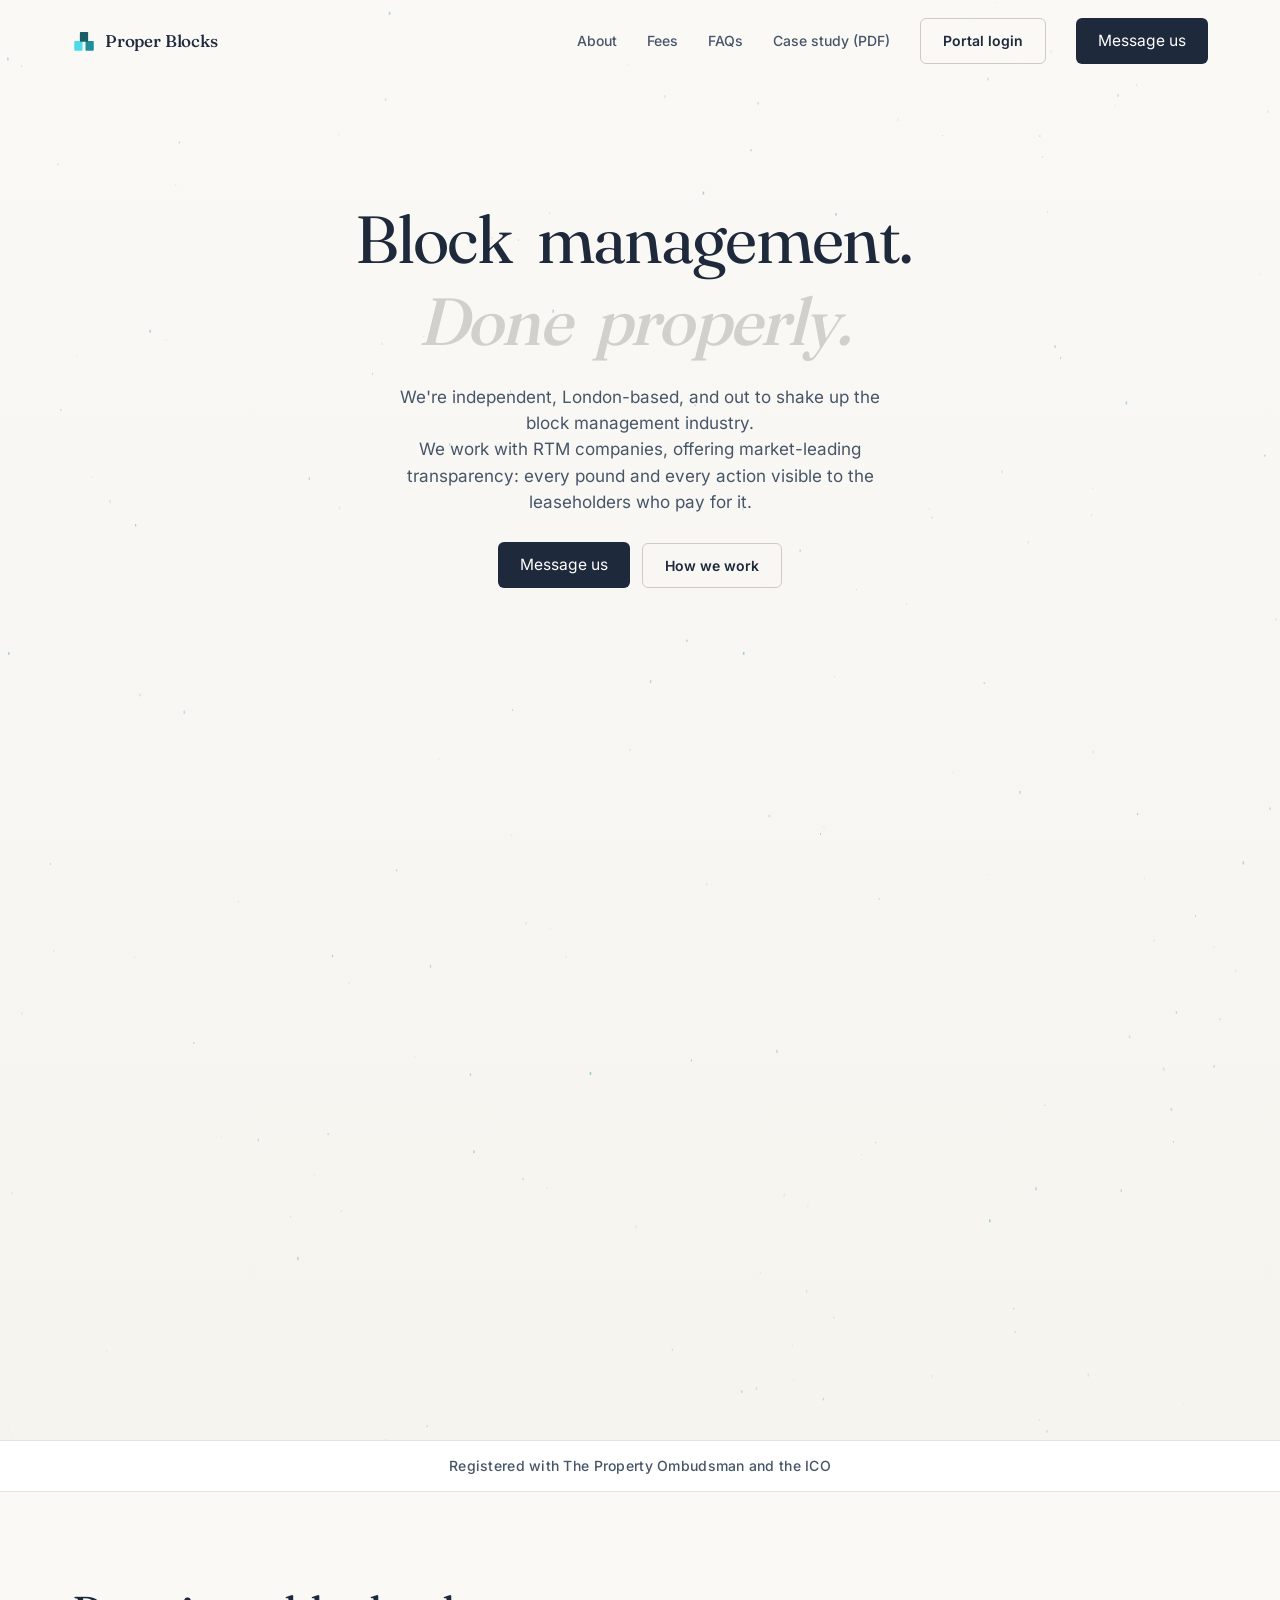
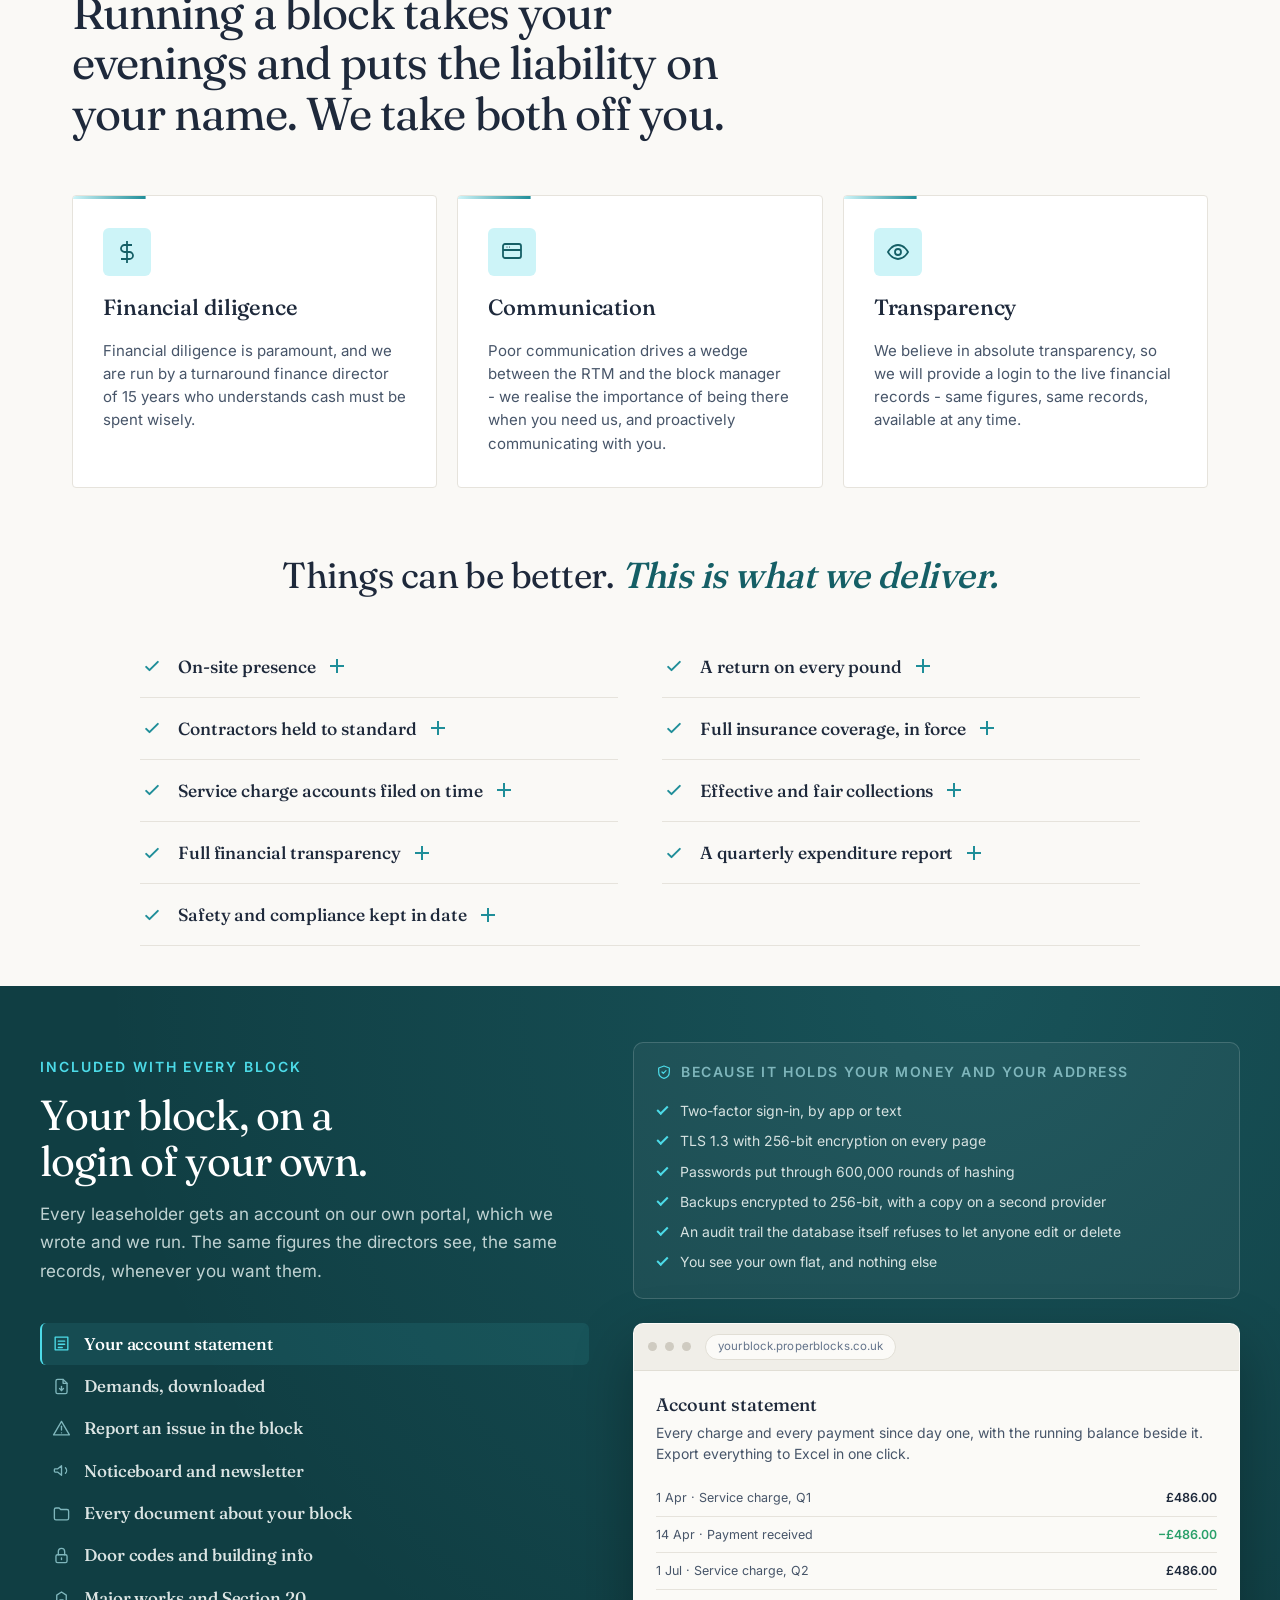
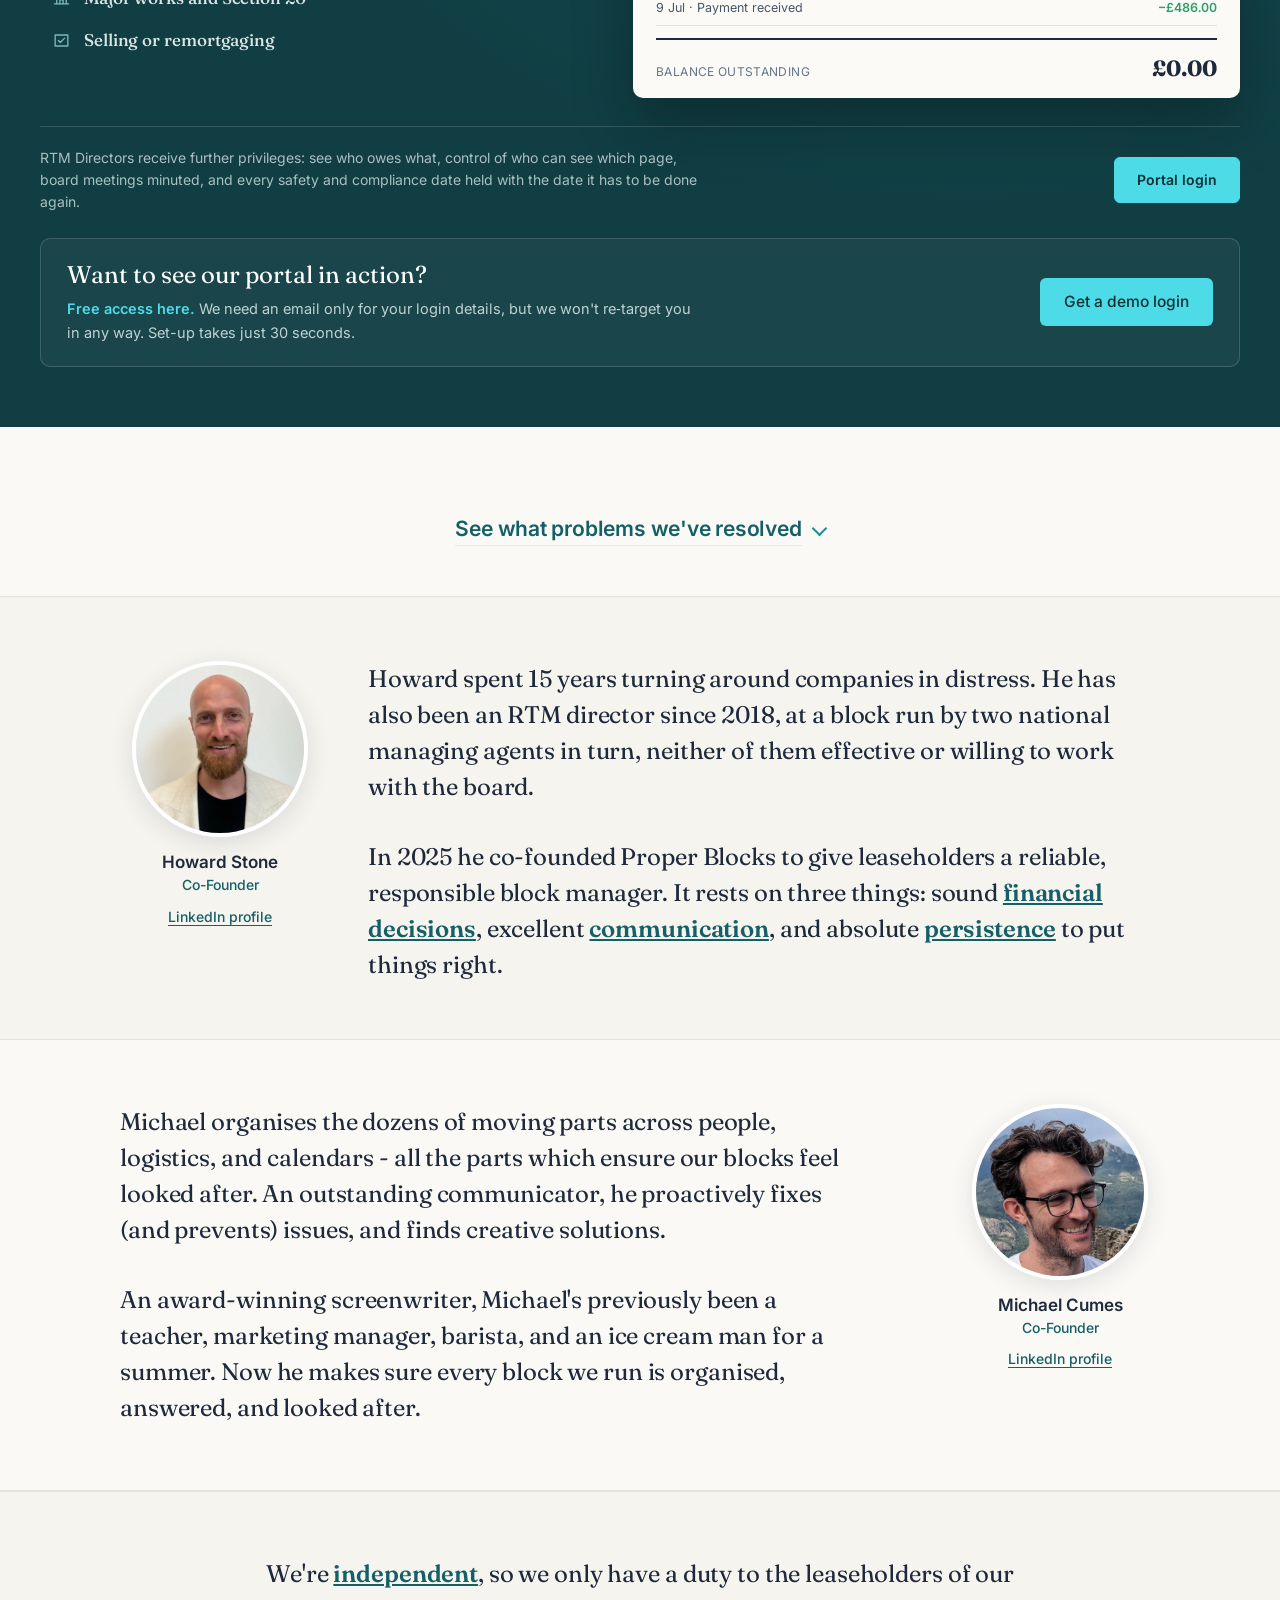
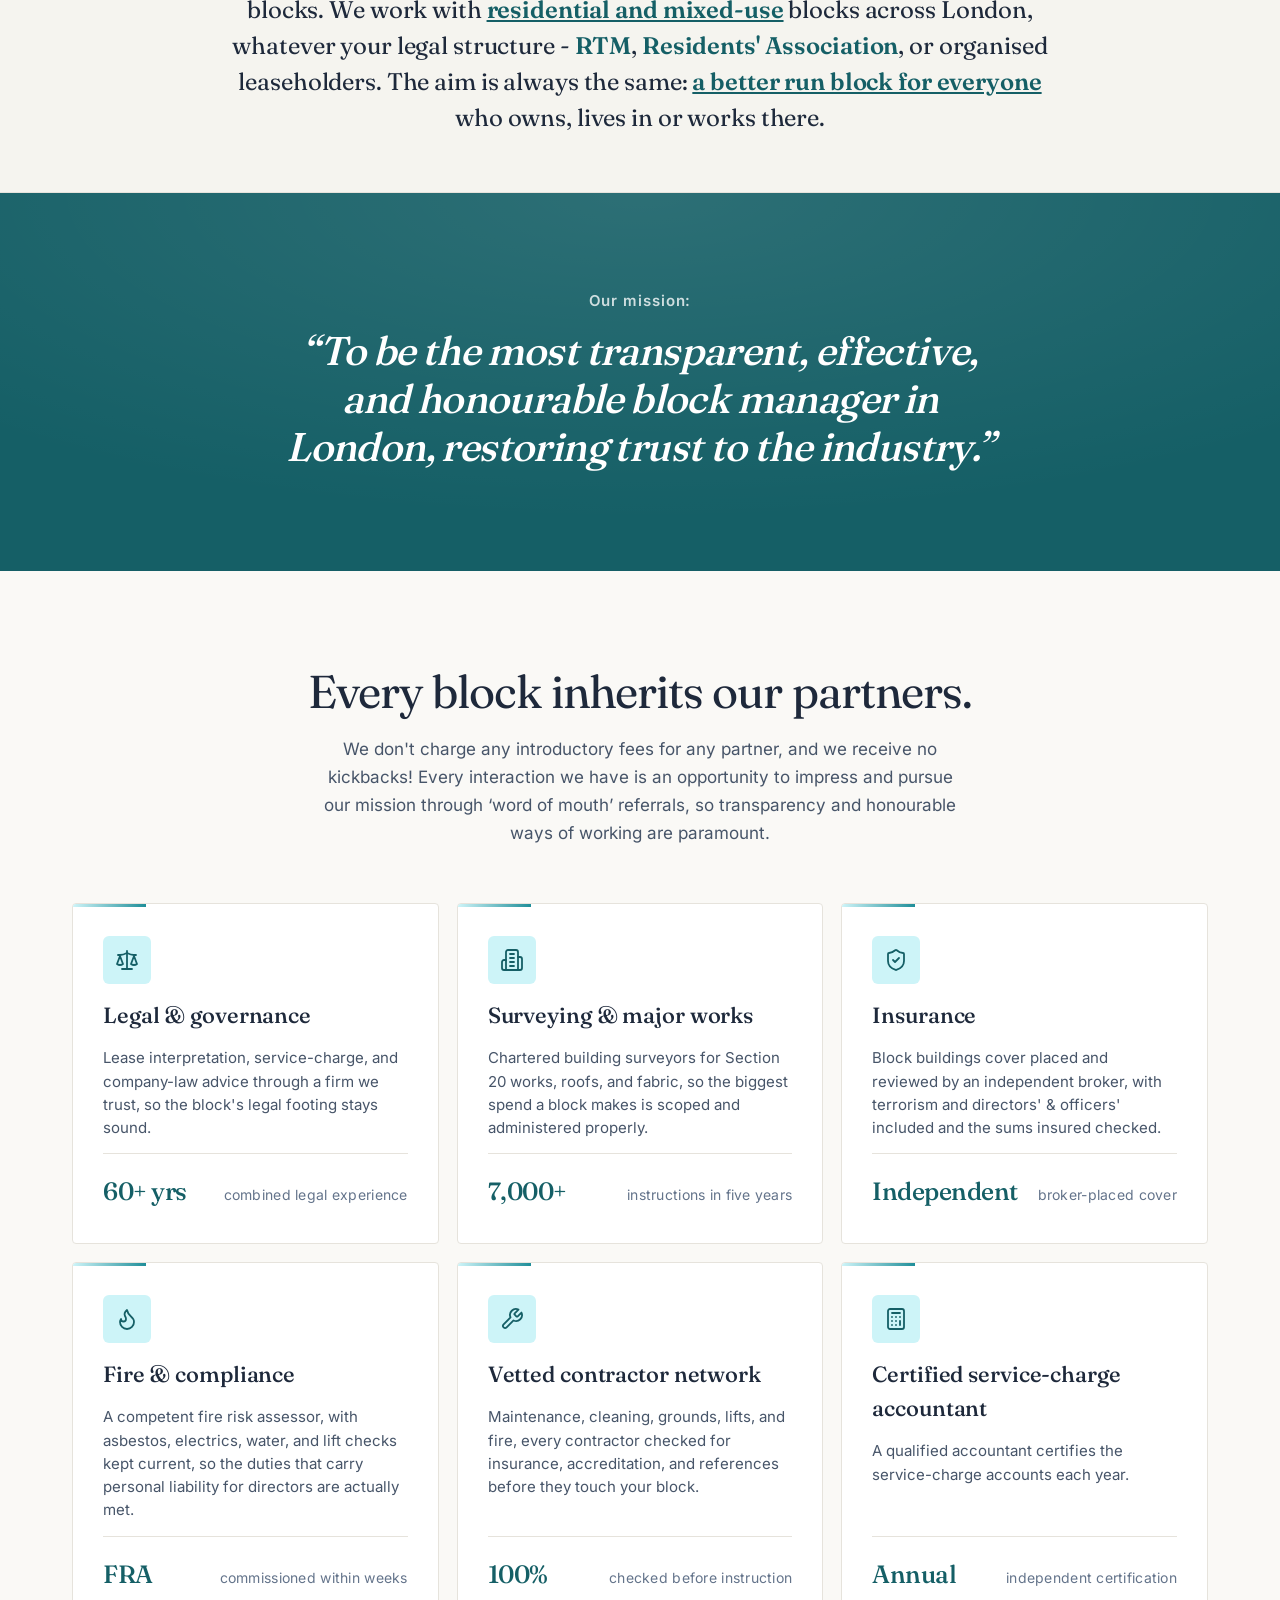
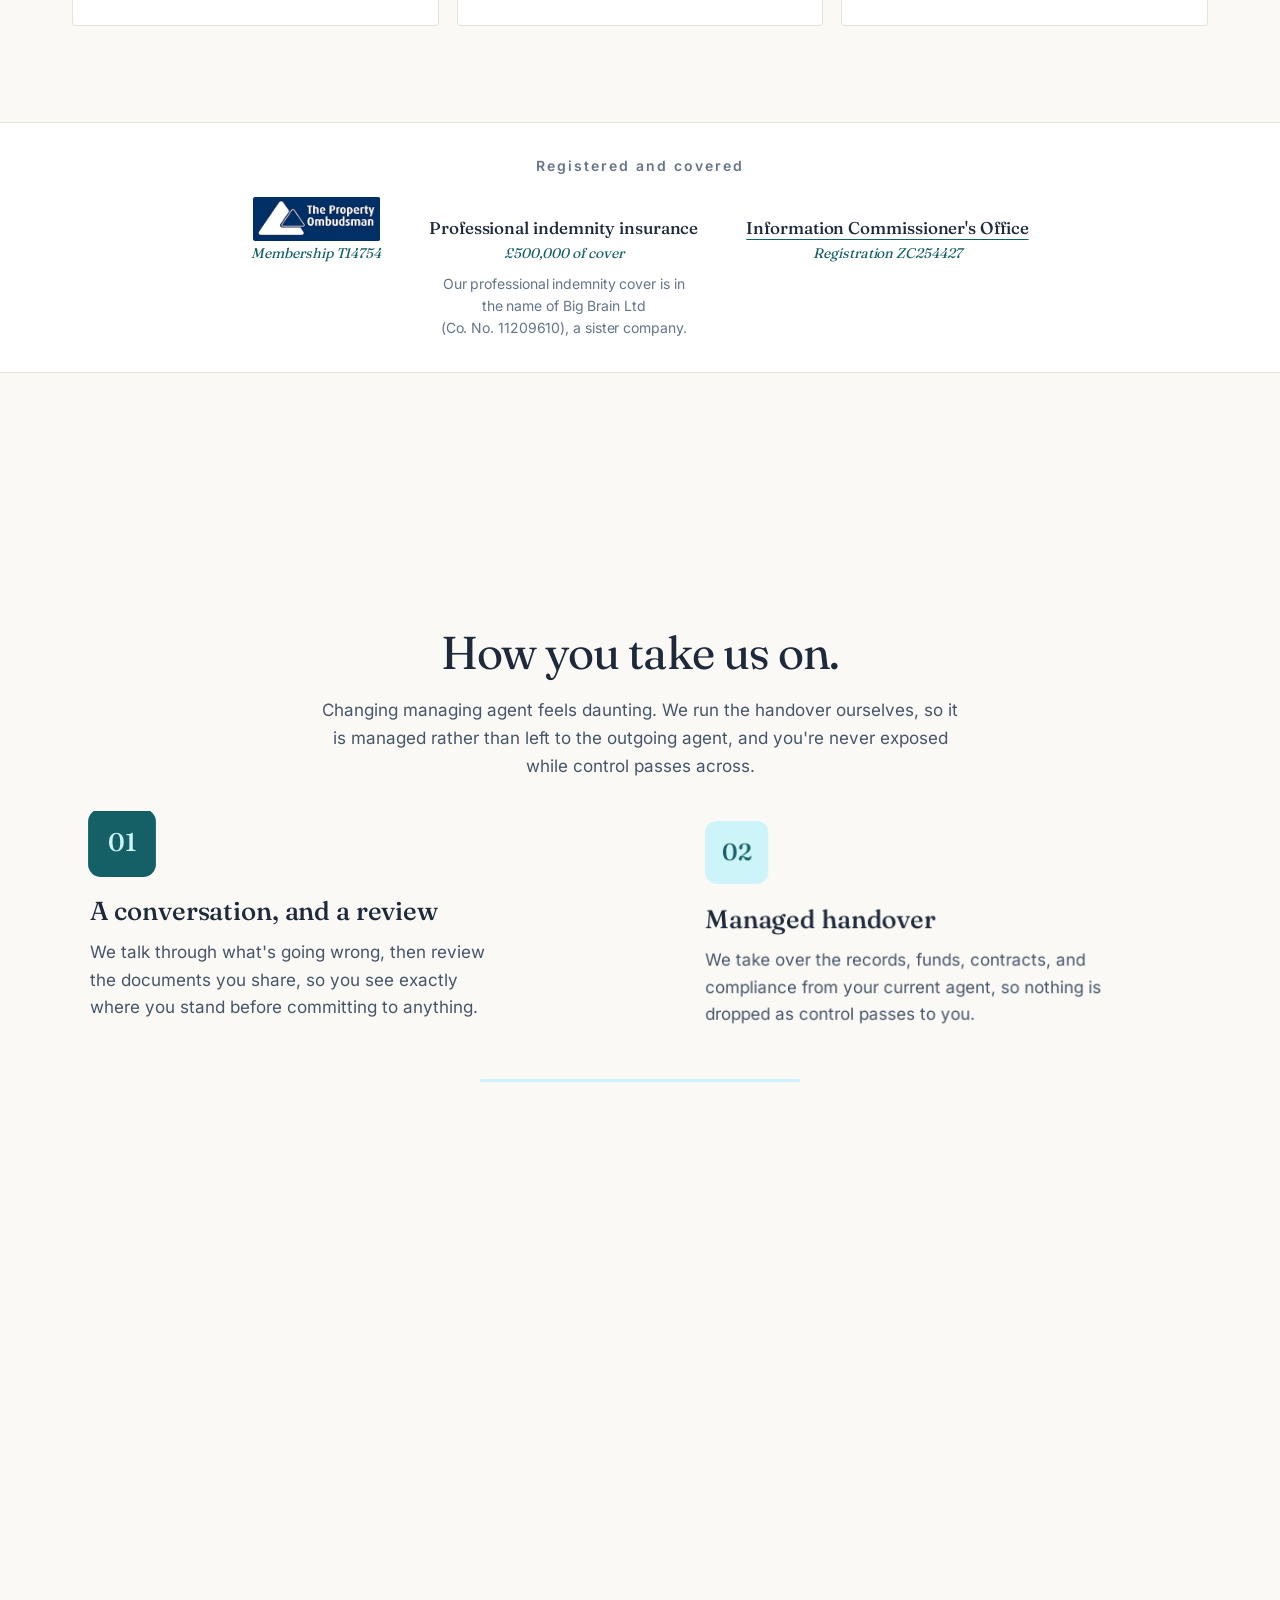
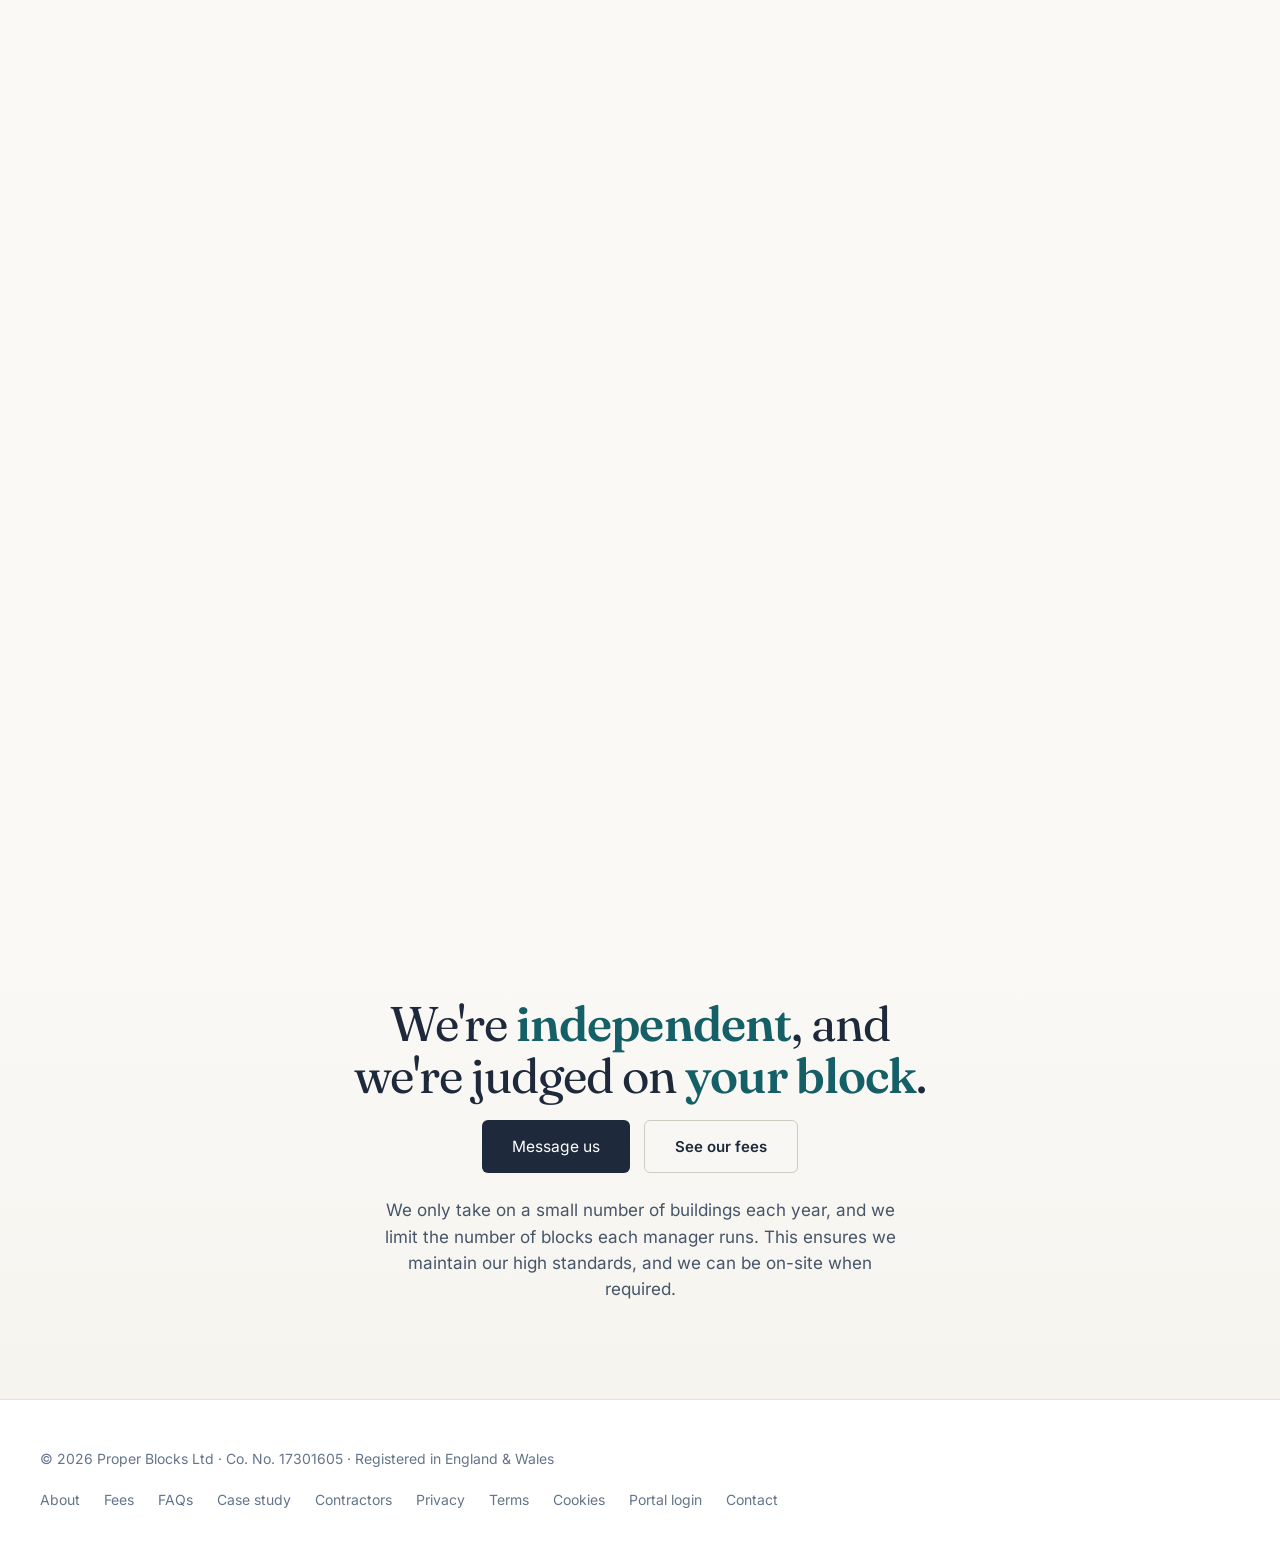
==== commit f18df55c: "Load the visit counter through /count.js so visitors can switch it off The beacon is added only when" ====
--- a/index.html
+++ b/index.html
@@ -2095,6 +2095,6 @@
 })();
 </script>
 
-<!-- Cloudflare Web Analytics --><script defer src='https://static.cloudflareinsights.com/beacon.min.js' data-cf-beacon='{"token": "3e66f271b1ff45e29fe0b51a7f50e5b6"}'></script><!-- End Cloudflare Web Analytics -->
+<!-- Cloudflare Web Analytics --><script defer src="/count.js"></script><!-- End Cloudflare Web Analytics -->
 </body>
 </html>
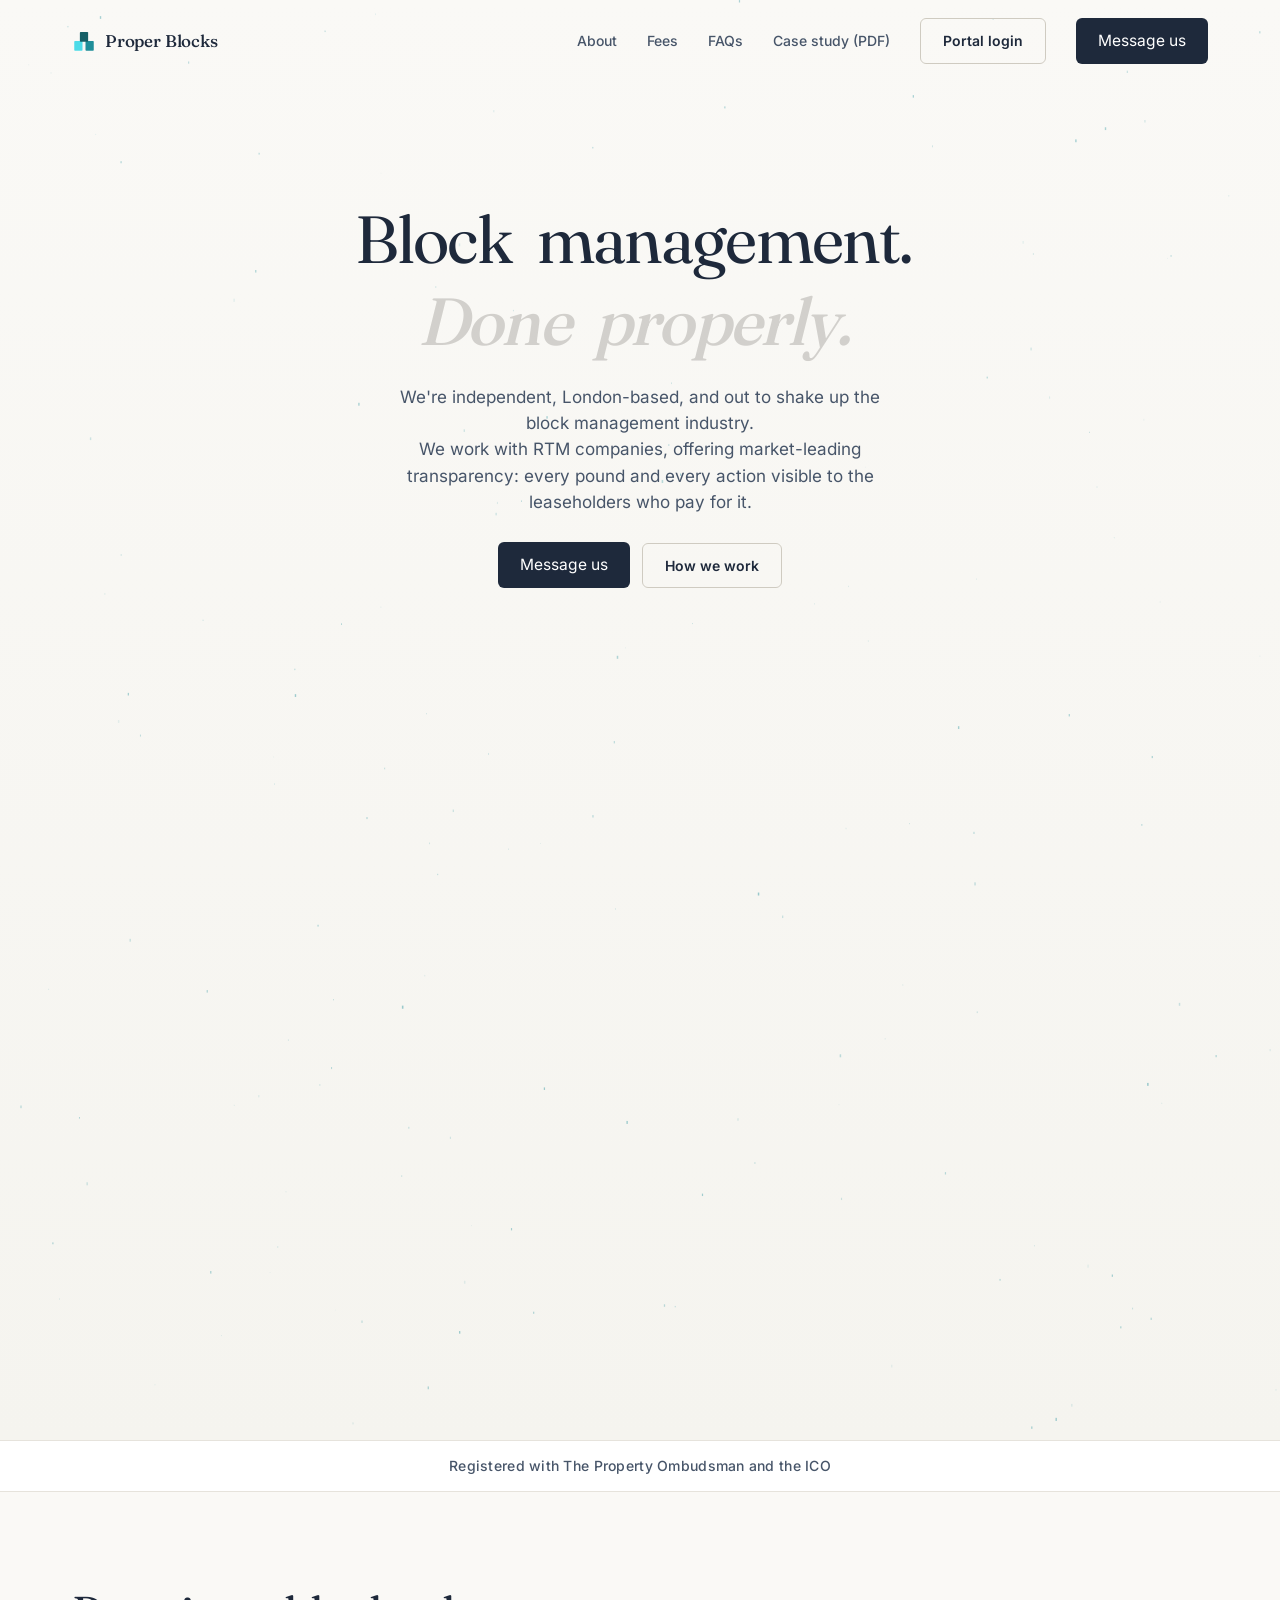
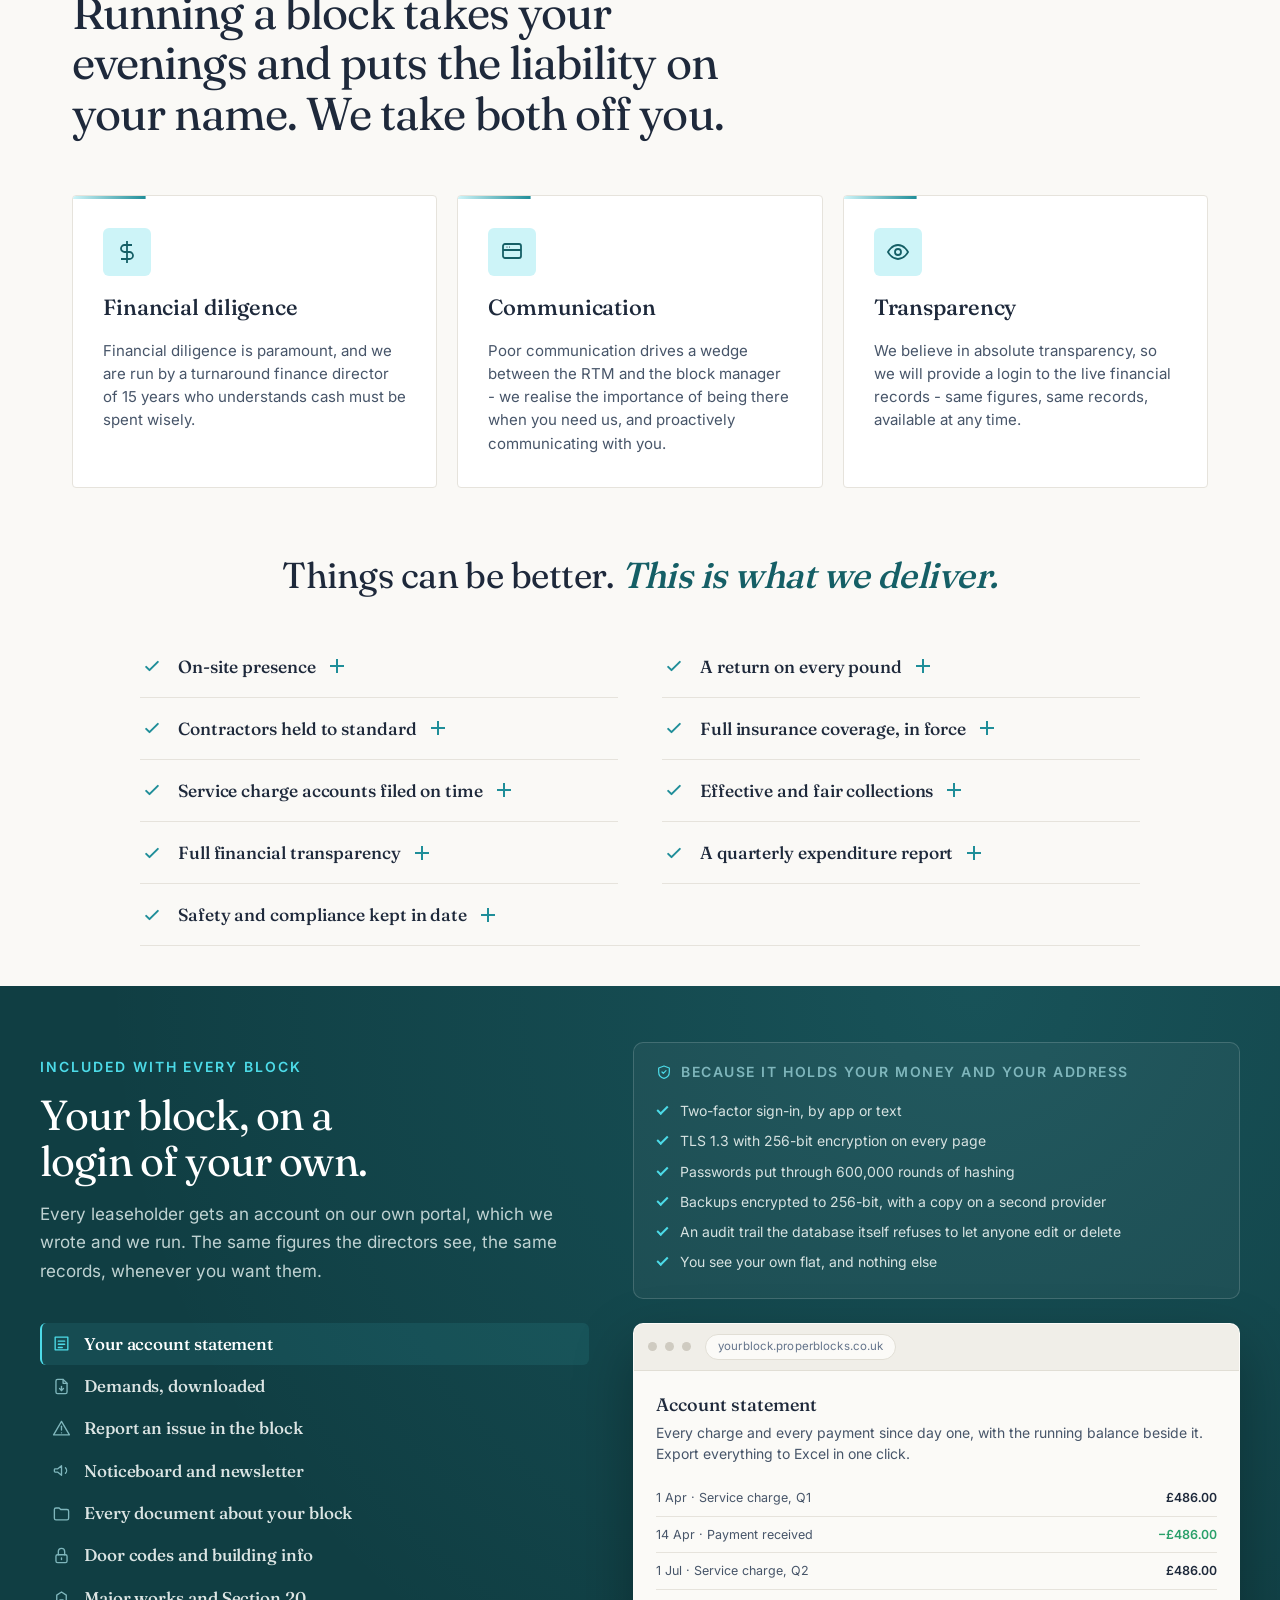
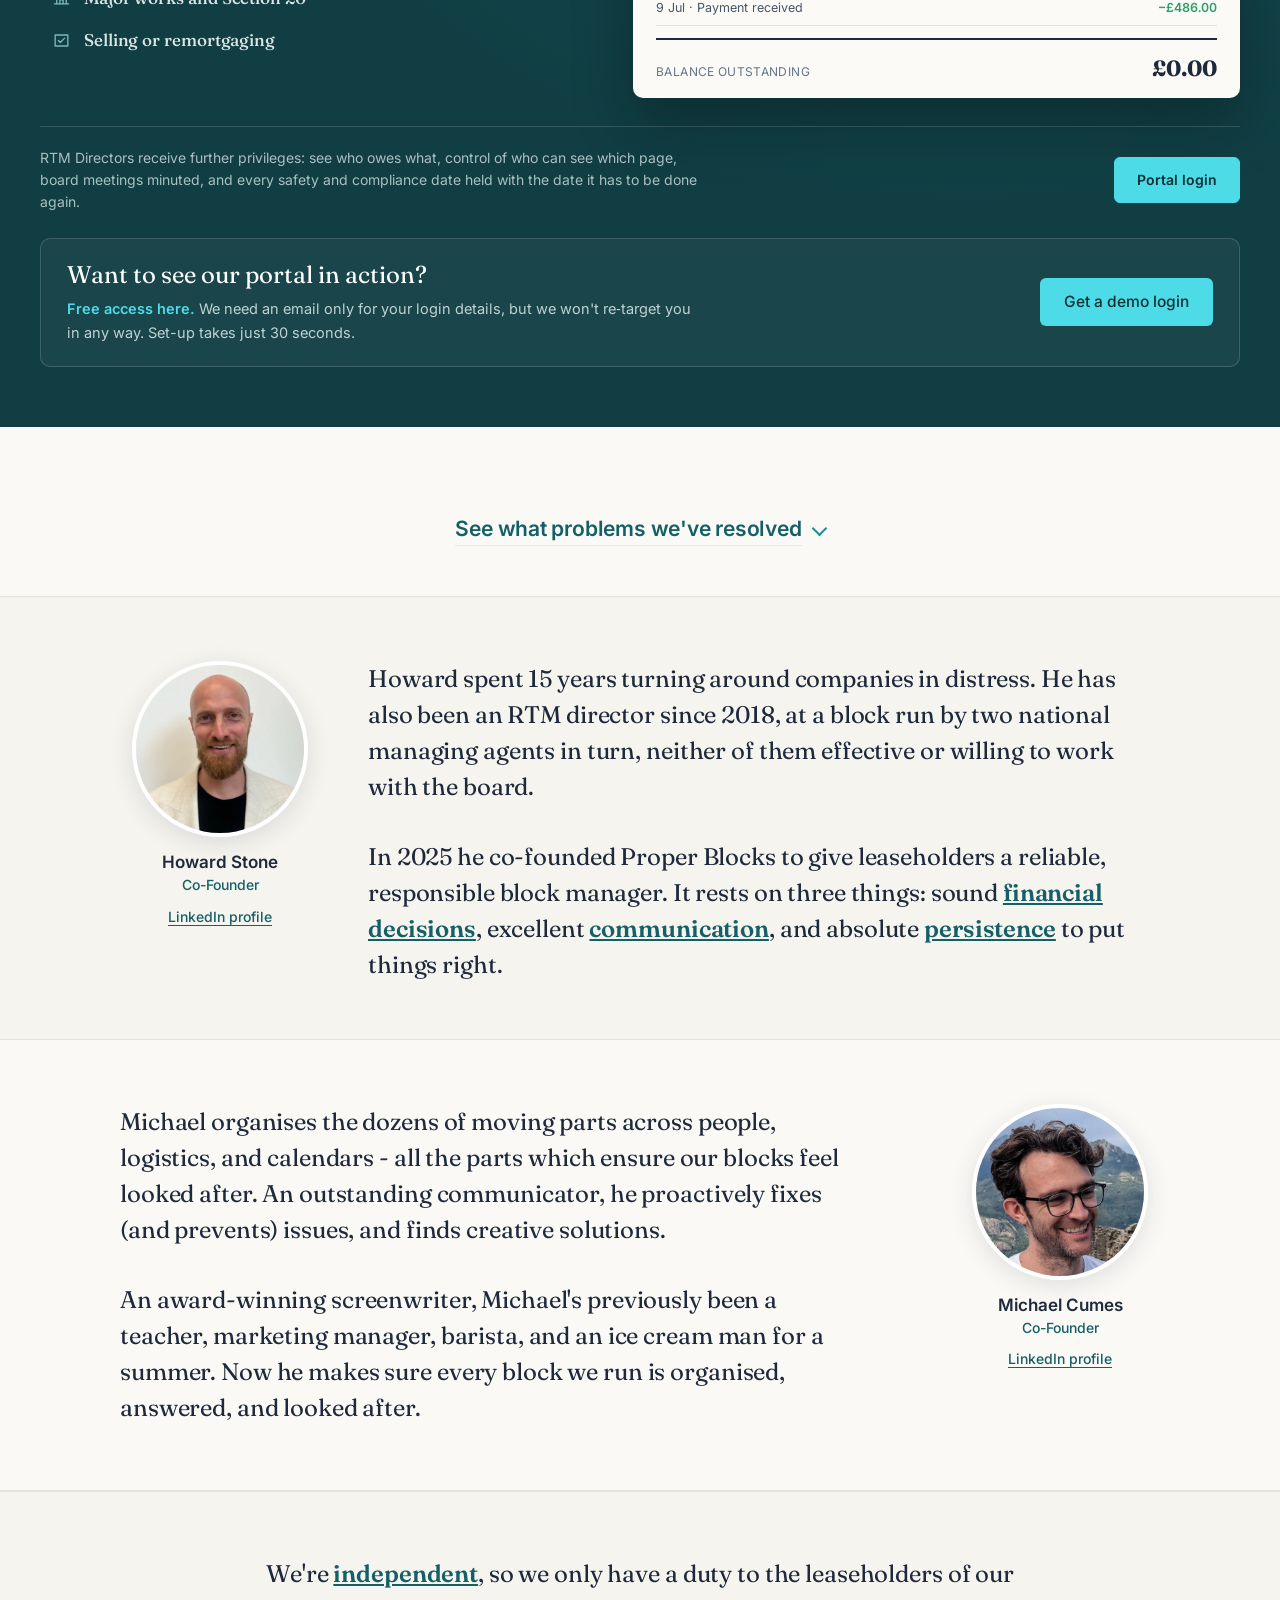
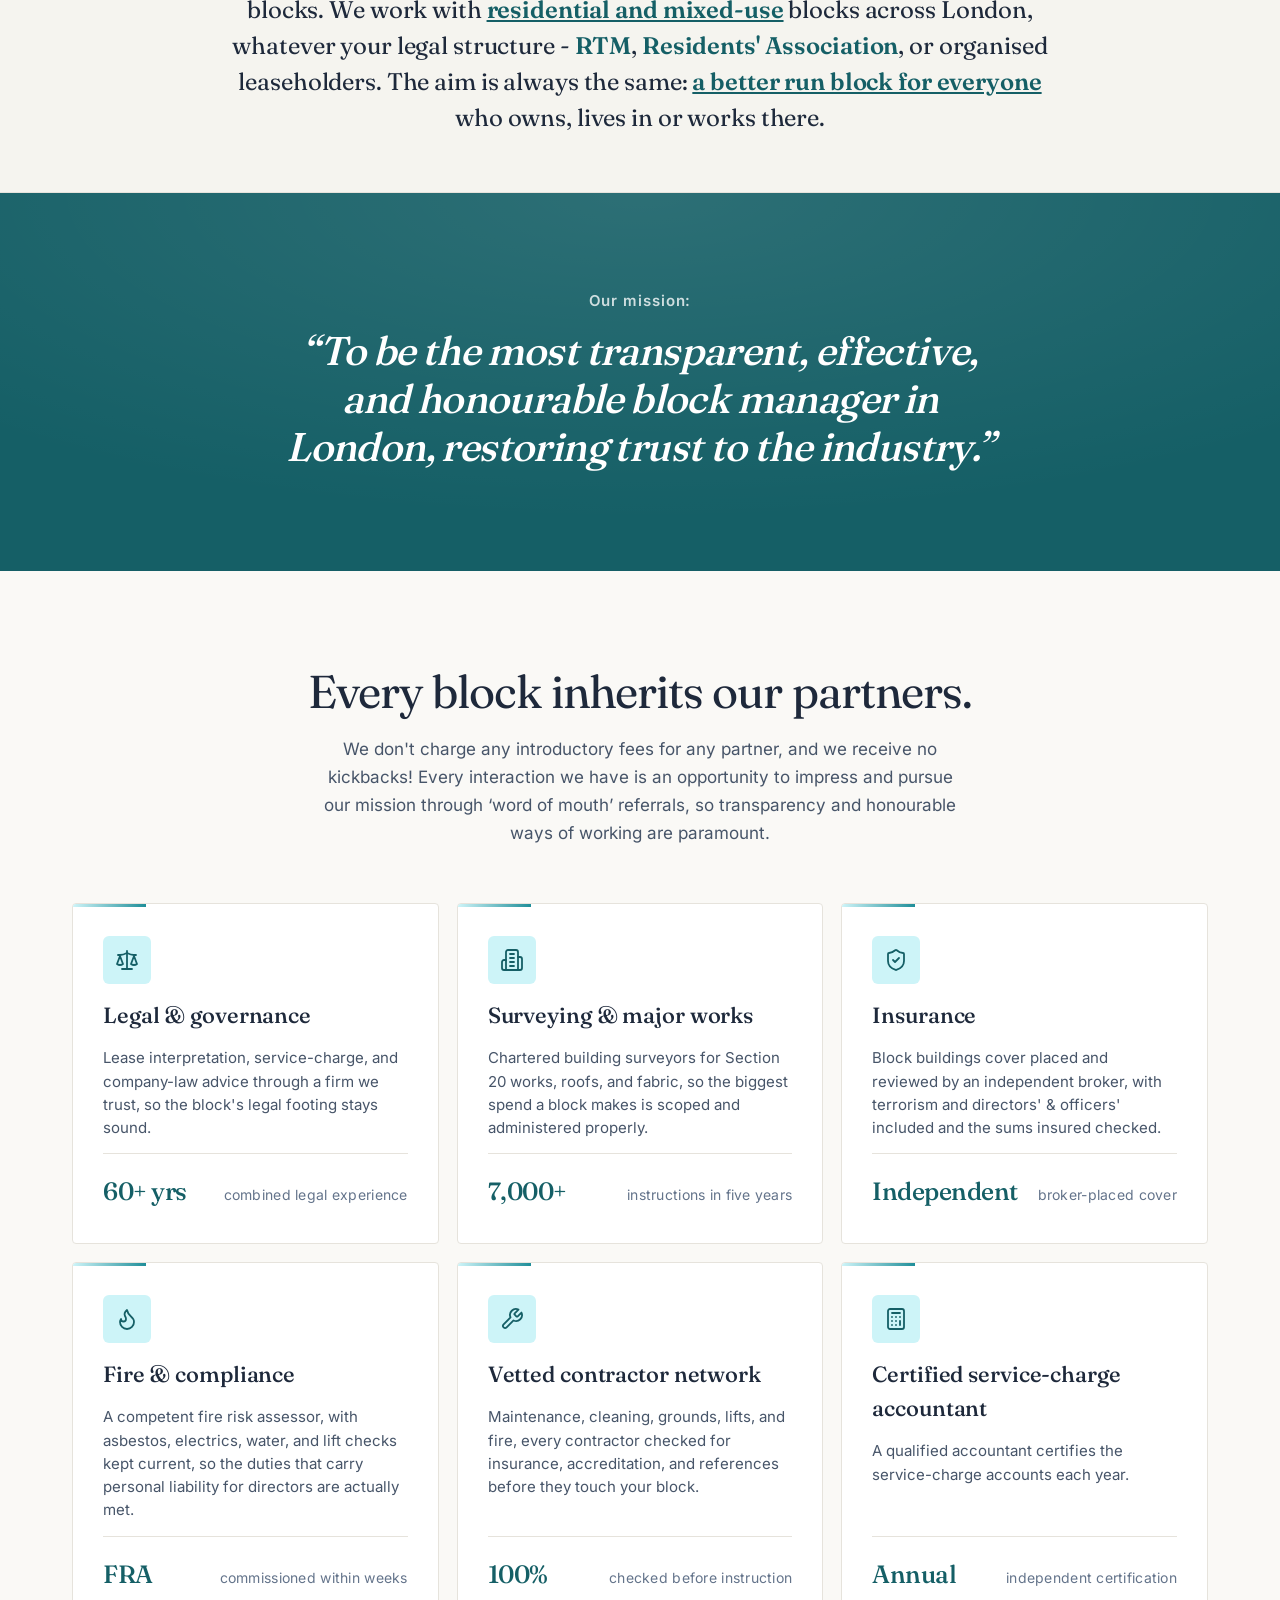
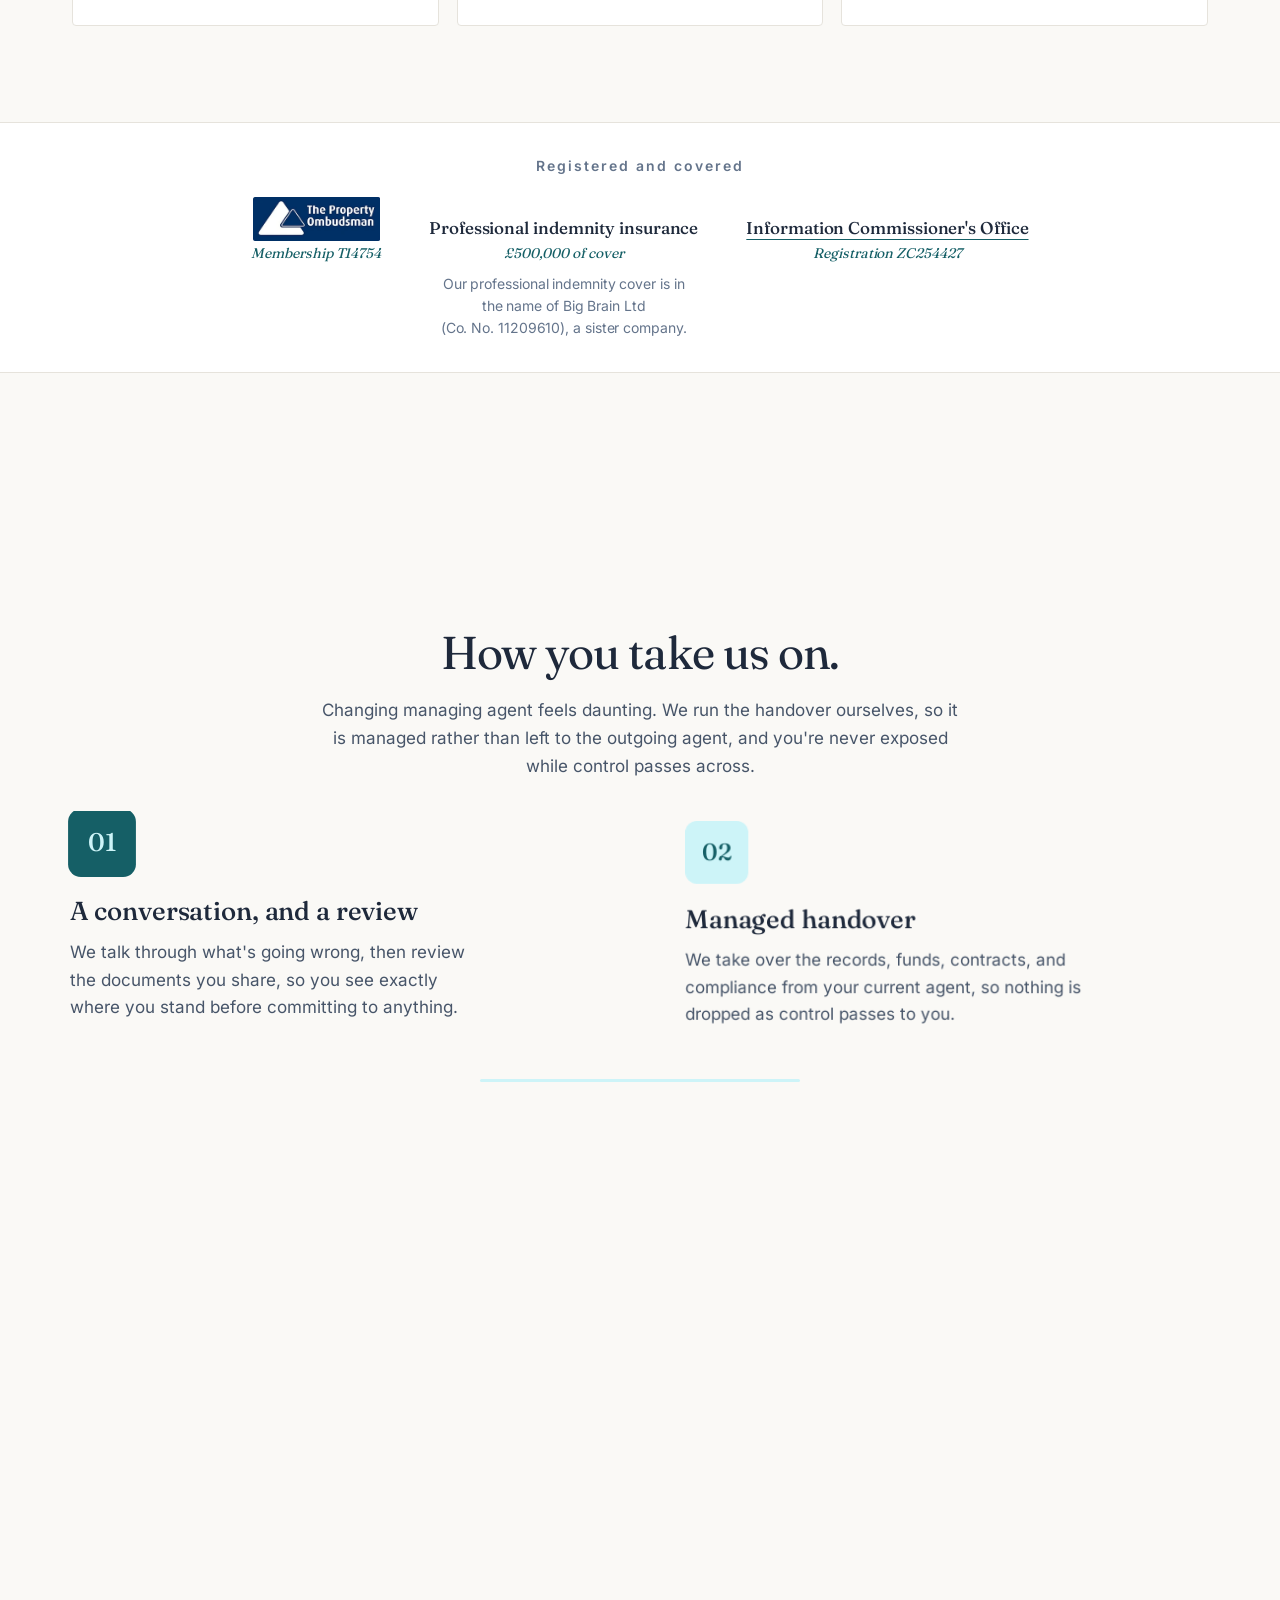
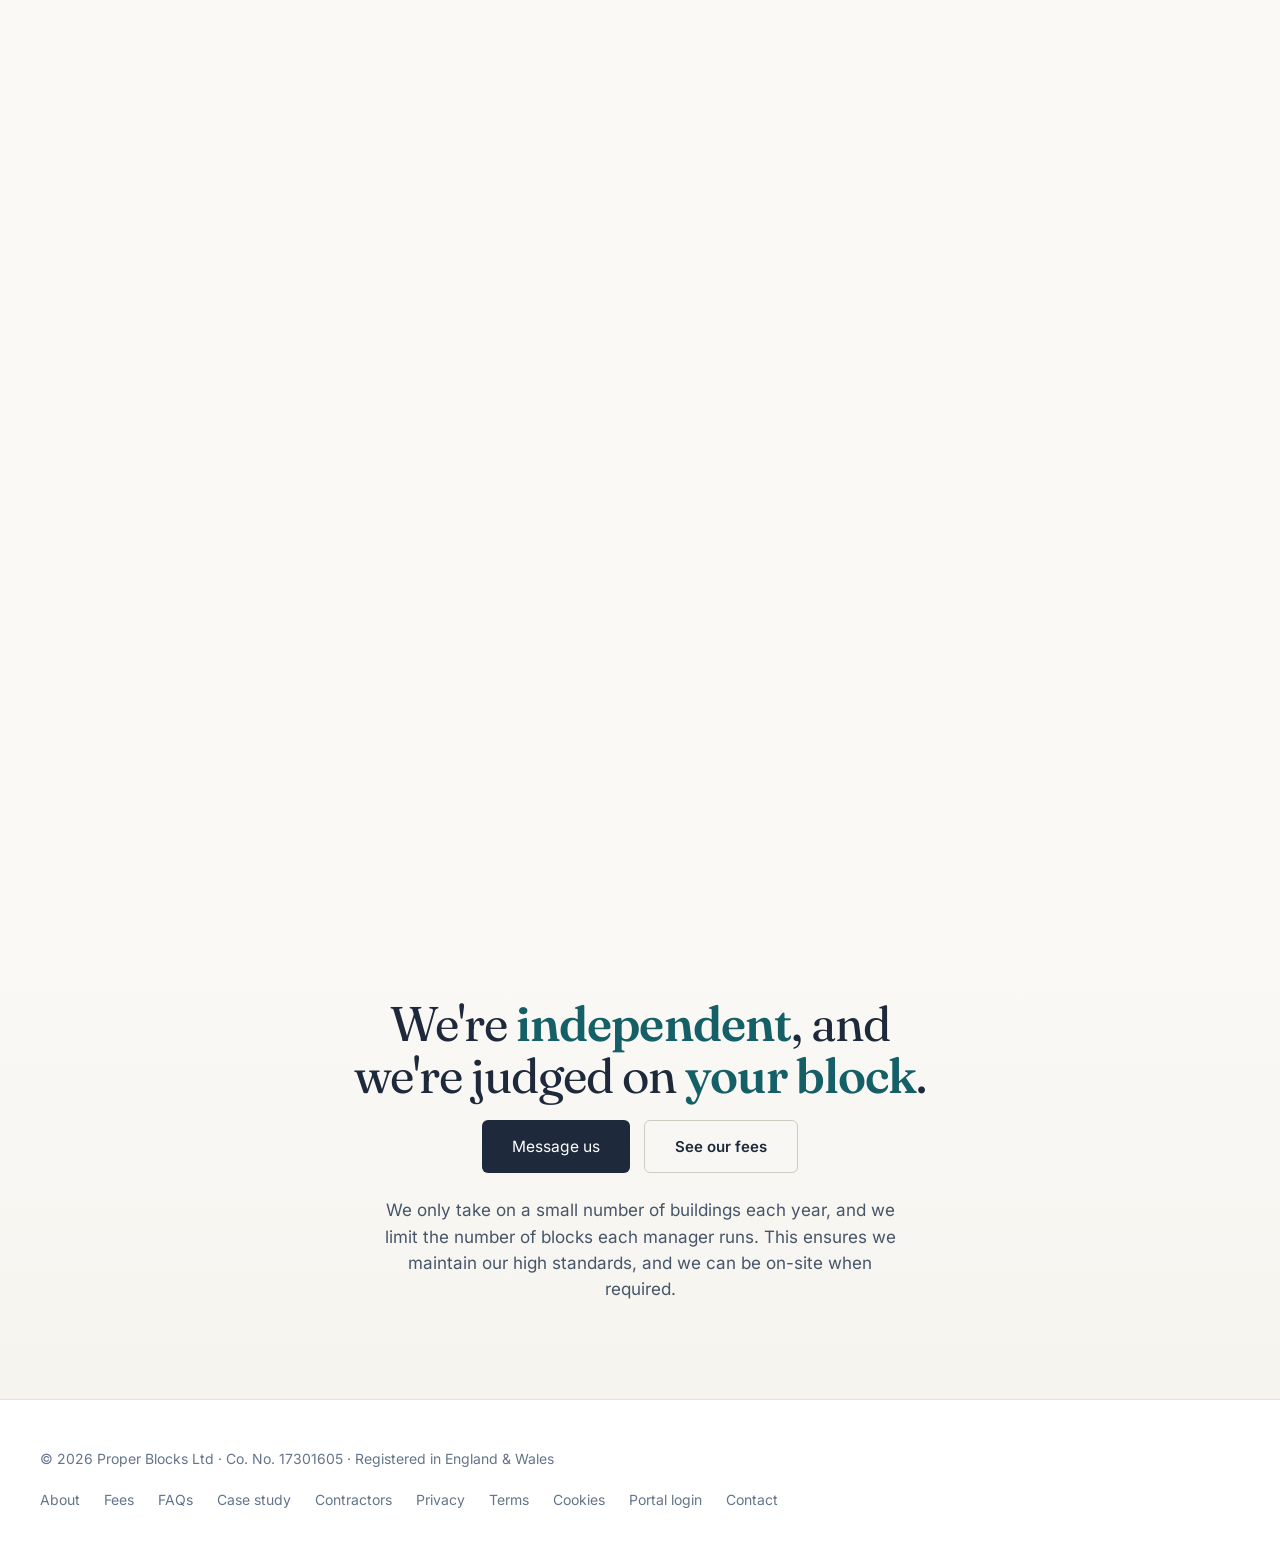
==== commit 2f1c5e37: "Rebuild from portal source: message dialog corners and related form fixes (portal PR 71) Only index." ====
--- a/index.html
+++ b/index.html
@@ -674,21 +674,25 @@
 .msg-modal{position:fixed;inset:0;z-index:200;display:none;align-items:center;justify-content:center;padding:20px}
 .msg-modal[aria-hidden="false"]{display:flex}
 .msg-modal-overlay{position:absolute;inset:0;background:rgba(16,62,67,0.55);backdrop-filter:blur(4px);cursor:pointer}
-.msg-modal-card{position:relative;background:var(--panel);border-radius:18px;max-width:560px;width:100%;max-height:calc(100vh - 40px);overflow-y:auto;padding:32px 32px 28px;box-shadow:0 24px 60px -10px rgba(16,62,67,0.35),0 8px 24px -4px rgba(16,62,67,0.18);font-family:Inter,sans-serif}
-.msg-modal-close{position:absolute;top:10px;right:10px;width:44px;height:44px;border:none;background:transparent;font-size:28px;line-height:1;color:var(--ink-3);cursor:pointer;border-radius:8px;transition:background 0.15s ease,color 0.15s ease;display:flex;align-items:center;justify-content:center}
+.msg-modal-card{position:relative;background:var(--panel);border-radius:12px;max-width:560px;width:100%;max-height:calc(100vh - 40px);overflow-y:auto;scrollbar-width:thin;scrollbar-color:var(--ink-3) transparent;padding:32px 32px 28px;box-shadow:0 24px 60px -10px rgba(16,62,67,0.35),0 8px 24px -4px rgba(16,62,67,0.18);font-family:Inter,sans-serif}
+.msg-modal-close{position:absolute;top:28px;right:20px;width:44px;height:44px;border:none;background:transparent;font-size:28px;line-height:1;color:var(--ink-3);cursor:pointer;border-radius:8px;transition:background 0.15s ease,color 0.15s ease;display:flex;align-items:center;justify-content:center}
 .msg-modal-close:hover{background:var(--alt);color:var(--ink)}
+.msg-modal-close:focus-visible{outline:2px solid var(--copper-deep);outline-offset:2px}
 .msg-modal-card h3{font-family:Fraunces,Georgia,serif;font-size:24px;font-weight:600;color:var(--ink);margin-bottom:6px;padding-right:40px}
 .msg-modal-sub{font-size:14px;color:var(--ink-2);margin-bottom:20px;line-height:1.5}
 .msg-modal-sub strong{color:var(--copper-deep);font-weight:600}
 #msg-modal-form label{display:block;font-size:14px;color:var(--ink-2);font-weight:500;margin-bottom:12px}
 #msg-modal-form .req{color:var(--copper-deep);margin-left:3px}
-#msg-modal-form .opt{color:var(--ink-3);font-weight:400;font-size:14px}
-#msg-modal-form input[type=text],#msg-modal-form input[type=email],#msg-modal-form input[type=tel],#msg-modal-form textarea,#msg-modal-form select{display:block;width:100%;min-height:44px;margin-top:6px;padding:10px 12px;font:inherit;font-size:14px;color:var(--ink);background:var(--bg);border:1px solid #8A867D;border-radius:9px;transition:border-color 0.15s ease,background 0.15s ease}
+#msg-modal-form .opt{color:var(--ink-3);font-weight:400;font-size:14px;white-space:nowrap}
+#msg-modal-form label,#msg-modal-form legend{text-wrap:pretty}
+#msg-modal-form input[type=text],#msg-modal-form input[type=email],#msg-modal-form input[type=tel],#msg-modal-form textarea,#msg-modal-form select{display:block;width:100%;min-height:44px;margin-top:6px;padding:10px 12px;font:inherit;font-size:14px;color:var(--ink);background:var(--bg);border:1px solid #8A867D;border-radius:8px;transition:border-color 0.15s ease,background 0.15s ease}
 #msg-modal-form textarea{resize:vertical;min-height:96px;line-height:1.5}
 /* background-color, never the background shorthand: the shorthand resets
    background-image, which wiped the dropdown's chevron the moment it took
    focus. Seen on the live page, 16 Aug 2026. */
-#msg-modal-form input:focus,#msg-modal-form textarea:focus,#msg-modal-form select:focus{outline:none;border-color:var(--copper);background-color:var(--panel);box-shadow:0 0 0 3px var(--copper-light)}
+/* The focused field changes by weight as well as hue (a 2px deep edge, 7:1), so a
+   reader who cannot tell the two greens apart still sees which field is in use. */
+#msg-modal-form input:focus,#msg-modal-form textarea:focus,#msg-modal-form select:focus{outline:none;border-color:var(--copper-deep);background-color:var(--panel);box-shadow:0 0 0 1px var(--copper-deep)}
 #msg-modal-form select{appearance:none;-webkit-appearance:none;cursor:pointer;padding-right:38px;background-image:url("data:image/svg+xml,%3Csvg xmlns='http://www.w3.org/2000/svg' width='16' height='16' viewBox='0 0 24 24' fill='none' stroke='%2364748B' stroke-width='2' stroke-linecap='round' stroke-linejoin='round'%3E%3Cpath d='m6 9 6 6 6-6'/%3E%3C/svg%3E");background-repeat:no-repeat;background-position:right 13px center}
 #msg-modal-form select:hover{border-color:var(--ink-3)}
 @media (max-width:600px){#msg-modal-form input[type=text],#msg-modal-form input[type=email],#msg-modal-form input[type=tel],#msg-modal-form textarea,#msg-modal-form select{font-size:16px}}
@@ -701,7 +705,7 @@
 .msg-units legend{font-size:14px;color:var(--ink-2);font-weight:500;padding:0}
 .msg-units .units-row{display:flex;gap:12px;margin-top:2px}
 .msg-units .units-row label{flex:1 1 0;min-width:0;margin-bottom:0;font-weight:400;font-size:14px;color:var(--ink-3)}
-.msg-issues{border:1px solid var(--rule);border-radius:11px;padding:14px 16px;margin-bottom:14px;background:var(--alt)}
+.msg-issues{border:1px solid var(--rule);border-radius:8px;padding:14px 16px 0;margin-bottom:14px;background:var(--alt)}
 /* The legend floats so it sits inside the box at any length; on its border it
    wrapped across the edge at phone width. */
 .msg-issues legend{float:left;width:100%;font-size:14px;font-weight:500;color:var(--ink-2);padding:0;margin-bottom:4px}
@@ -710,6 +714,7 @@
    this rule and stacked each tick box on top of its text; the id prefix wins. */
 #msg-modal-form .msg-issues .cb,.msg-issues .cb{display:flex;align-items:center;gap:12px;margin:4px 0;min-height:44px;font-size:14px;color:var(--ink);cursor:pointer;font-weight:400;padding:4px 0}
 .msg-issues .cb input{flex-shrink:0;accent-color:var(--copper-deep);width:18px;height:18px}
+#msg-modal-form .msg-issues .cb input:focus-visible{outline:2px solid var(--copper-deep);outline-offset:2px;box-shadow:none}
 .msg-issues .cb span{line-height:1.4}
 .msg-hp{position:absolute !important;left:-9999px !important;width:1px !important;height:1px !important;overflow:hidden}
 .msg-actions{margin-top:18px;display:flex;justify-content:flex-end}
@@ -720,8 +725,9 @@
 .msg-error.is-error::before{content:"!";display:inline-flex;align-items:center;justify-content:center;width:15px;height:15px;margin-right:6px;border-radius:50%;background:#D94A3D;color:#fff;font-size:10px;font-weight:700;vertical-align:1px}
 #msg-modal-form input[aria-invalid="true"]{border-color:#D94A3D}
 .msg-modal-card h3{text-wrap:balance}
-#msg-modal-form .btn-primary{font-weight:500;min-height:48px;padding:0 24px;justify-content:center}
-#msg-modal-form .btn-primary[aria-disabled="true"],#msg-modal-form .btn-primary[disabled]{background:#5E6B80;color:#F8FAFC;cursor:default;transform:none;box-shadow:none}
+/* reference: ui-styling Button (shadcn/ui), ui-standard U-202: 8px corners, 48px target */
+#msg-modal-form .btn-primary{font-weight:500;min-height:48px;padding:0 24px;justify-content:center;border-radius:8px}
+#msg-modal-form .btn-primary[aria-disabled="true"],#msg-modal-form .btn-primary[disabled]{background:var(--alt);color:var(--ink-3);cursor:default;transform:none;box-shadow:none}
 #demo-error:empty{margin:0;min-height:0}
 .msg-success{text-align:center;padding:12px 0 4px}
 .msg-success .check{width:48px;height:48px;border-radius:50%;background:#2AA06A;color:#1E293B;display:flex;align-items:center;justify-content:center;font-size:24px;margin:0 auto 14px;font-weight:700}
@@ -737,8 +743,8 @@
 .dm-sub{font-size:14px;color:var(--ink-2);margin-bottom:20px;line-height:1.5}
 .dm-form label{display:block;font-size:14px;color:var(--ink-2);font-weight:500;margin-bottom:12px}
 .dm-form .opt{color:var(--ink-3);font-weight:400;font-size:14px}
-.dm-form input[type=text],.dm-form input[type=email],.dm-form select{display:block;width:100%;min-height:44px;margin-top:6px;padding:10px 12px;font:inherit;font-size:14px;color:var(--ink);background:var(--bg);border:1px solid #8A867D;border-radius:9px;transition:border-color 0.15s ease,background 0.15s ease}
-.dm-form input:focus,.dm-form select:focus{outline:none;border-color:var(--copper);background-color:var(--panel);box-shadow:0 0 0 3px var(--copper-light)}
+.dm-form input[type=text],.dm-form input[type=email],.dm-form select{display:block;width:100%;min-height:44px;margin-top:6px;padding:10px 12px;font:inherit;font-size:14px;color:var(--ink);background:var(--bg);border:1px solid #8A867D;border-radius:8px;transition:border-color 0.15s ease,background 0.15s ease}
+.dm-form input:focus,.dm-form select:focus{outline:none;border-color:var(--copper-deep);background-color:var(--panel);box-shadow:0 0 0 1px var(--copper-deep)}
 .dm-form input[aria-invalid="true"]{border-color:#D94A3D}
 .dm-form select{appearance:none;-webkit-appearance:none;cursor:pointer;padding-right:38px;background-image:url("data:image/svg+xml,%3Csvg xmlns='http://www.w3.org/2000/svg' width='16' height='16' viewBox='0 0 24 24' fill='none' stroke='%2364748B' stroke-width='2' stroke-linecap='round' stroke-linejoin='round'%3E%3Cpath d='m6 9 6 6 6-6'/%3E%3C/svg%3E");background-repeat:no-repeat;background-position:right 13px center}
 .dm-form select:hover{border-color:var(--ink-3)}
@@ -747,11 +753,11 @@
 #demo-error{margin:0 0 4px}
 #demo-error:empty{display:none}
 .dm-hint::before,#demo-error::before{content:"!";display:inline-flex;align-items:center;justify-content:center;width:15px;height:15px;margin-right:6px;border-radius:50%;background:#D94A3D;color:#fff;font-size:10px;font-weight:700;vertical-align:1px}
-.dm-form .btn-primary{font-weight:500;min-height:48px;padding:0 24px;justify-content:center}
+.dm-form .btn-primary{font-weight:500;min-height:48px;padding:0 24px;justify-content:center;border-radius:8px}
 /* aria-disabled, never the disabled attribute: a click on an incomplete form
    must still reach the submit handler, which raises every hint and focuses the
    first bad field. [disabled] is only the in-flight state while sending. */
-.dm-form .btn-primary[aria-disabled="true"],.dm-form .btn-primary[disabled]{background:#5E6B80;border-color:#5E6B80;color:#F8FAFC;cursor:default;transform:none;box-shadow:none}
+.dm-form .btn-primary[aria-disabled="true"],.dm-form .btn-primary[disabled]{background:var(--alt);border-color:var(--rule);color:var(--ink-3);cursor:default;transform:none;box-shadow:none}
 .dm-again{margin-top:14px;text-align:center}
 .dm-again button{background:none;border:0;padding:10px 12px;min-height:44px;font:inherit;font-size:14px;color:var(--copper-deep);text-decoration:underline;text-underline-offset:3px;cursor:pointer}
 .dm-sent-when{display:block;margin-top:4px}
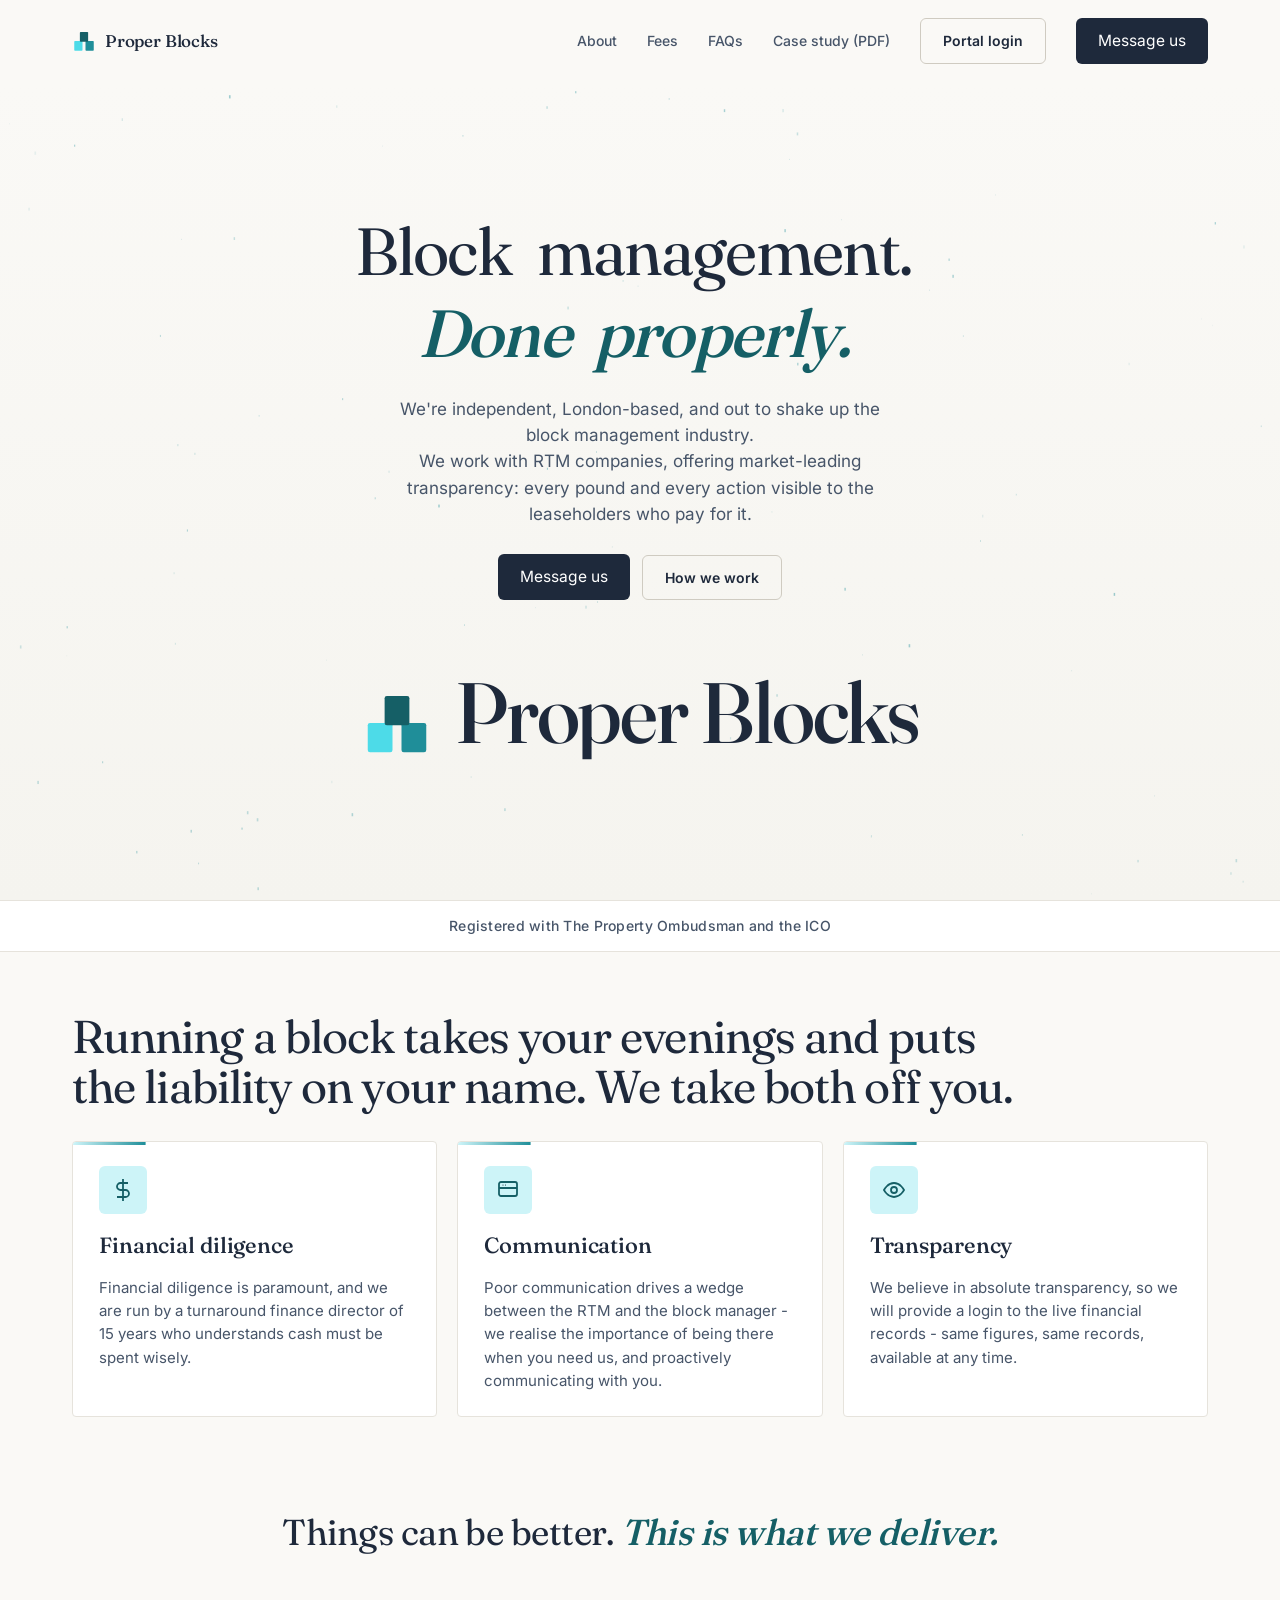
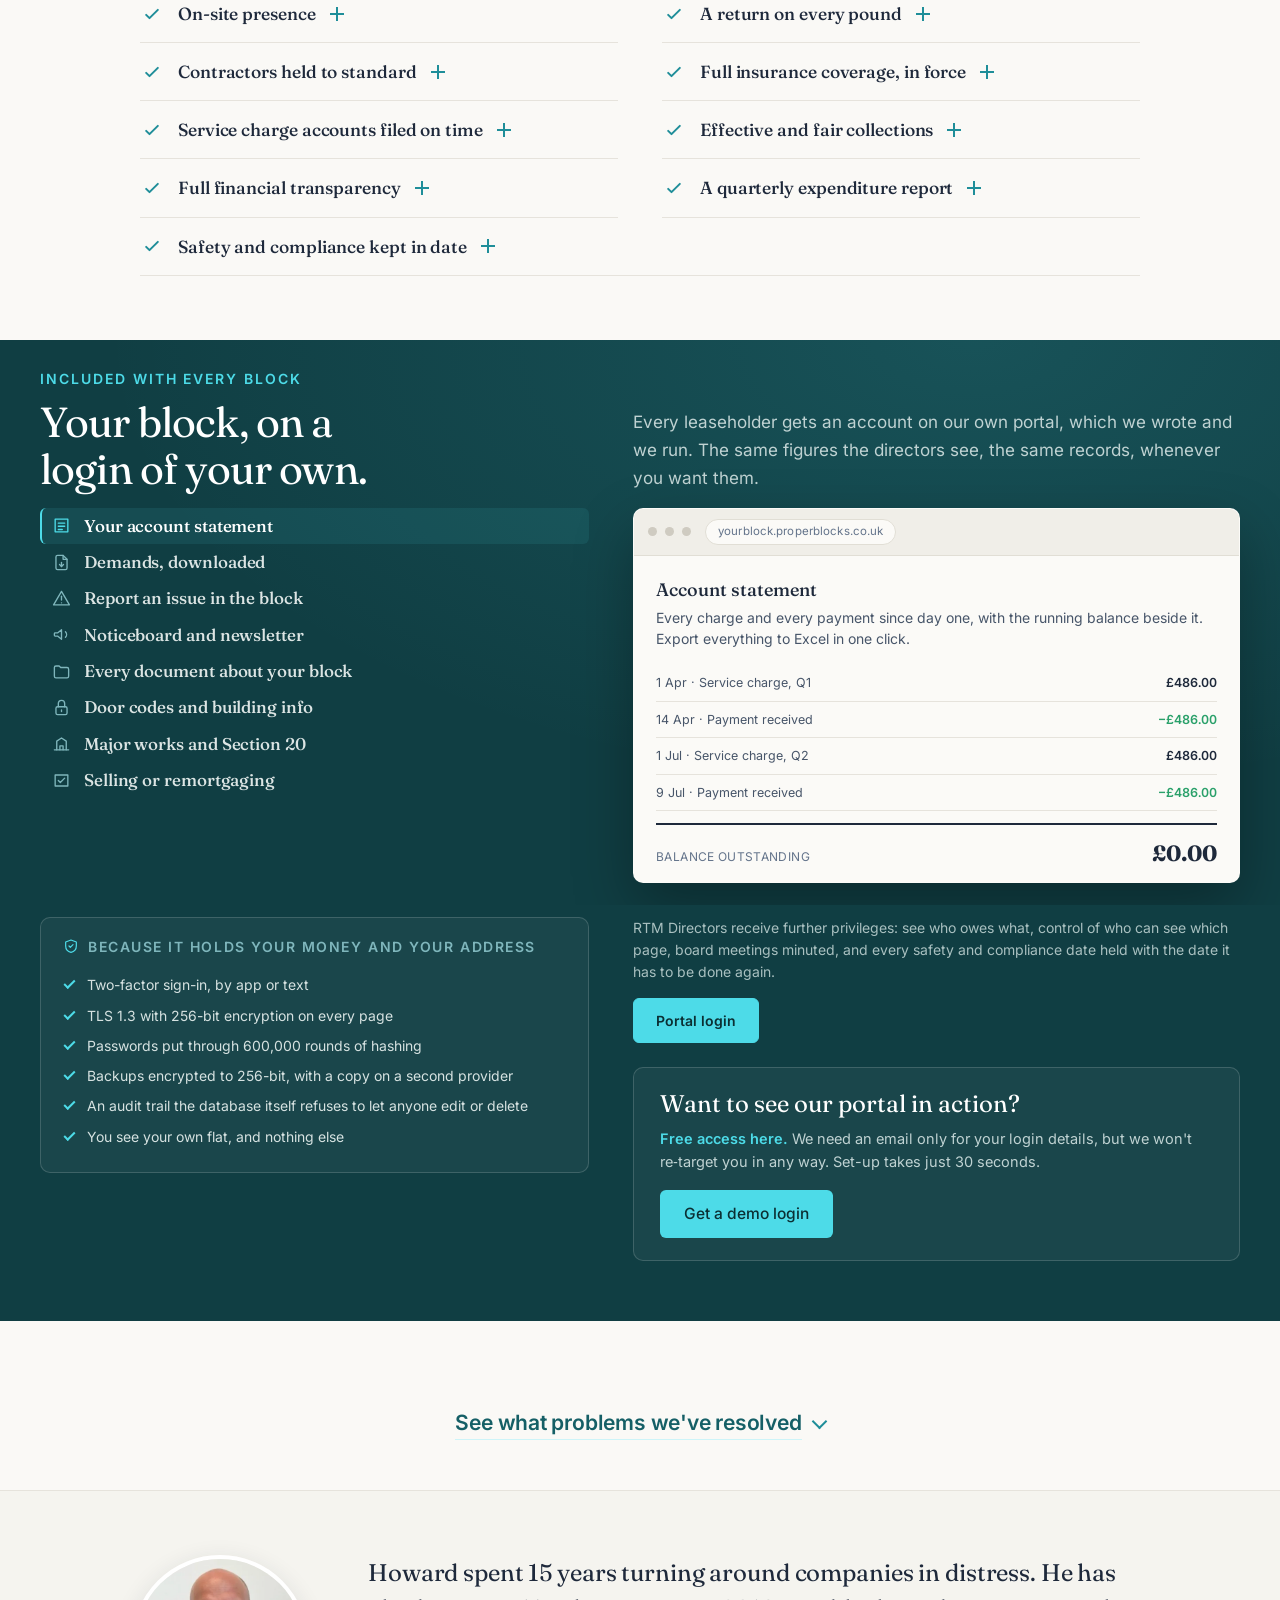
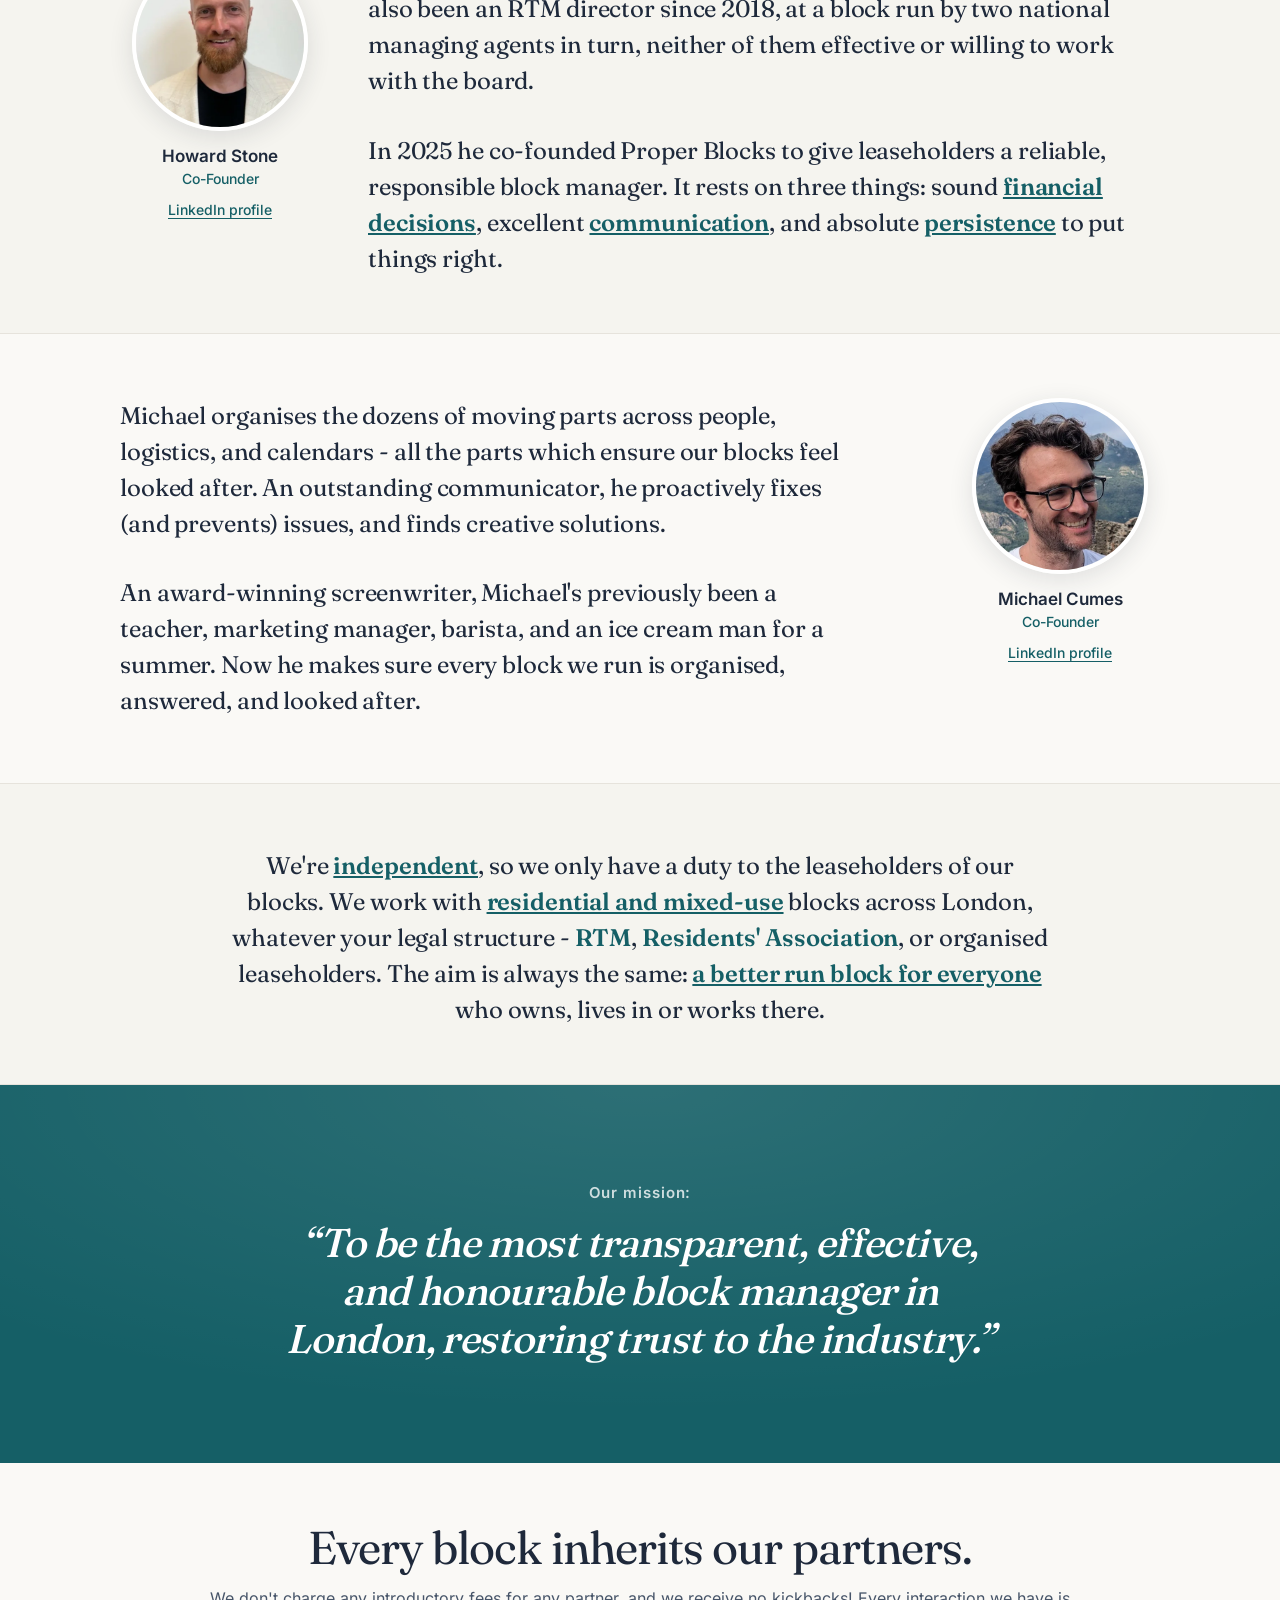
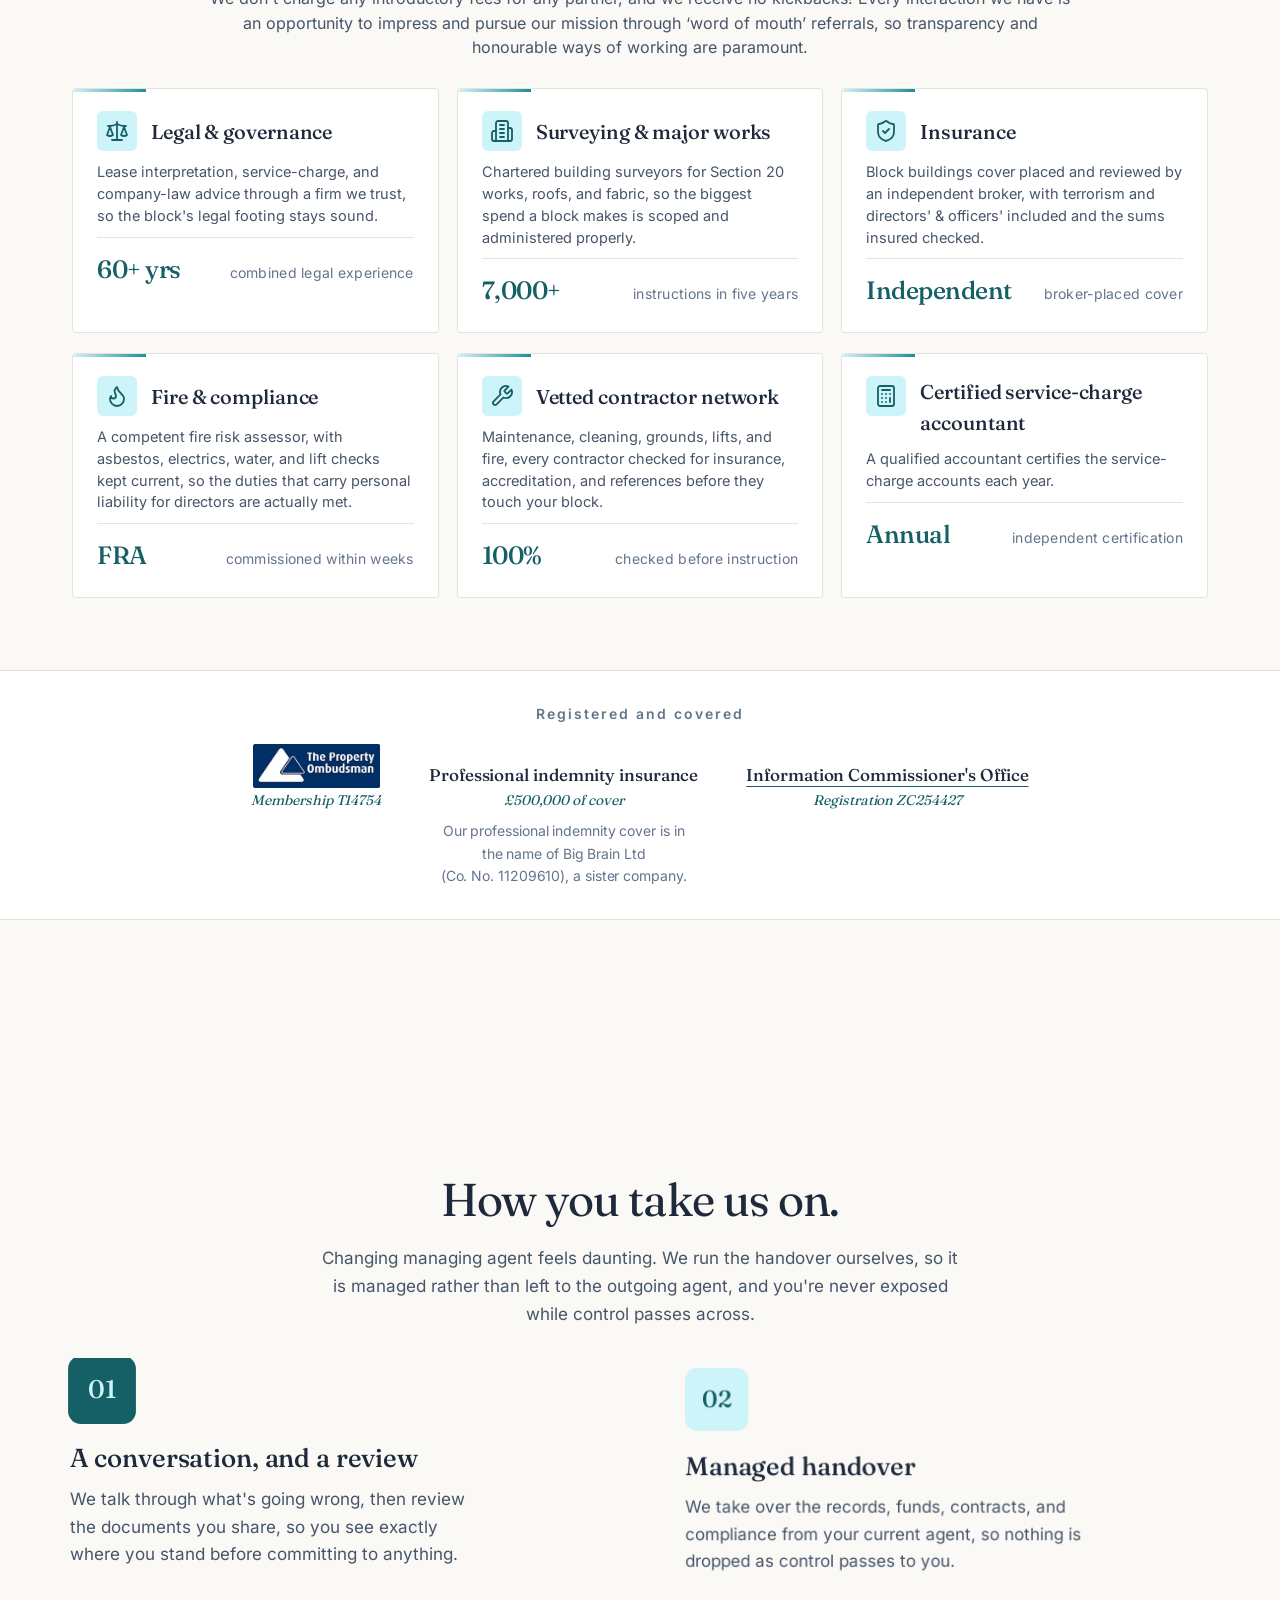
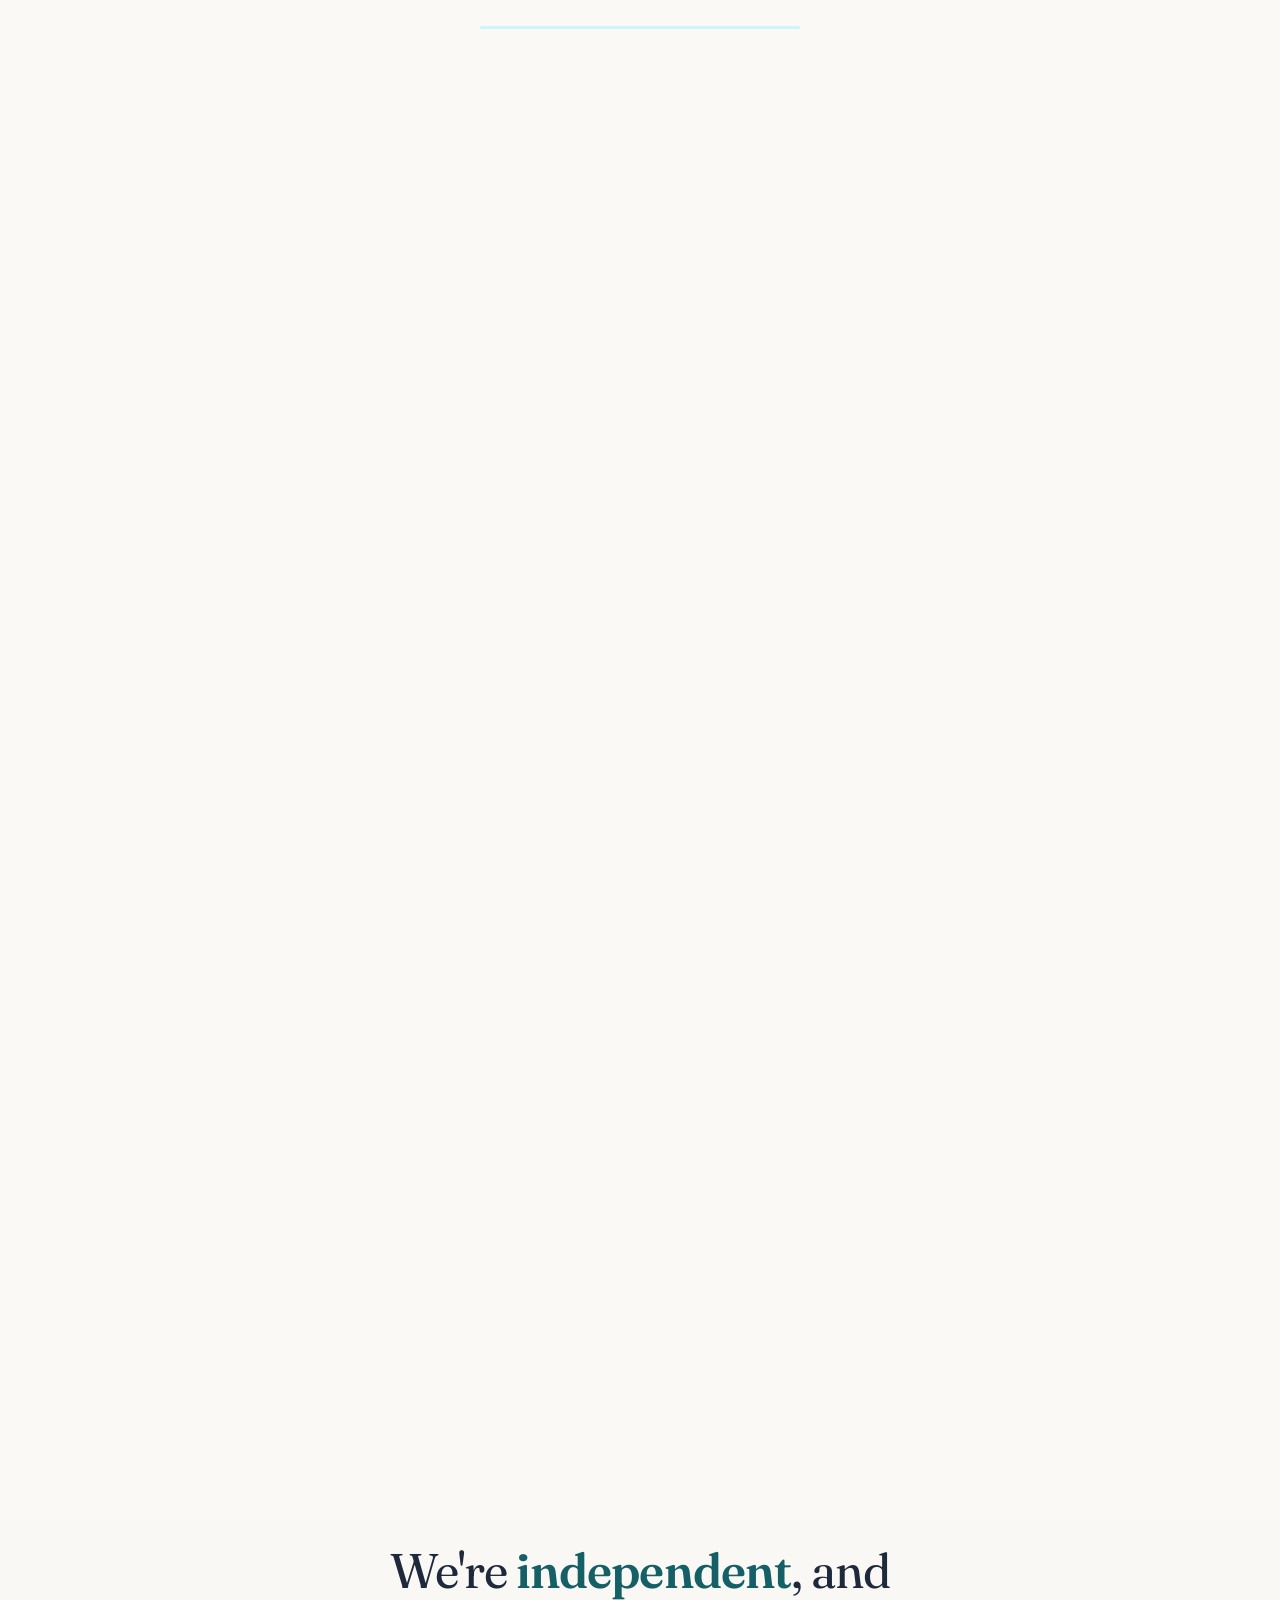
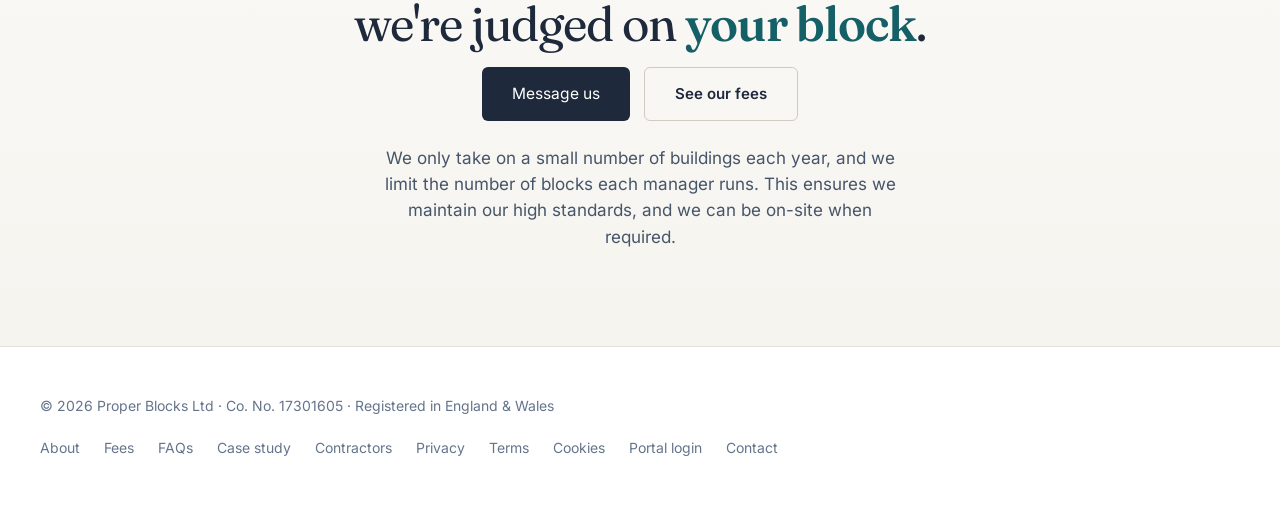
==== commit c4036fd0: "Rebuild from portal source: every desktop section seen whole on one laptop screen (portal PR 75) Co-" ====
--- a/index.html
+++ b/index.html
@@ -166,8 +166,8 @@
 .hero-eyebrow.in{opacity:1;transform:translateY(0)}
 .hero-eyebrow::before{content:"";width:24px;height:1px;background:var(--copper);display:inline-block}
 
-/* Manifesto H1 - two-phase reveal (Ken-style). Phase A on load timer,
-   Phase B word-lit by scrollY progress through the .hero-stage. */
+/* Manifesto H1 - two-phase reveal (Ken-style). Phase A on load timer, then
+   Phase B and the wordmark on the same clock (one-screen hero, 25 Oct 2026). */
 .hero-manifesto{font-family:Fraunces,serif;font-weight:400;font-size:clamp(34px,min(5.4vw,7.4vh),68px);line-height:1.05;letter-spacing:-0.025em;color:var(--ink);margin:0 auto clamp(16px,3vh,32px);max-width:760px;text-wrap:balance}
 .hero-manifesto .phase{display:block}
 .hero-manifesto .phase-b{margin-top:0.18em}
@@ -798,6 +798,64 @@
   nav.head{gap:14px}
   nav.head a:not(.btn){display:none}
 }
+
+/* ---- One screen per desktop section (ui-standard.md U-214, Howard 25 Oct 2026: "every desktop page is a
+   'section' which has to be self-sufficient, not requiring more scrolling"). Measured by every-width-check.mjs
+   at 1366x663 and 1440x795, where the fixed header leaves 580px and 712px. */
+/* The hero is one screen under the header: no pinned scroll stage, so the section is exactly what is seen. */
+.hero-stage{min-height:0;margin-top:84px}
+.hero{position:relative;height:calc(100vh - 84px);min-height:460px;padding-top:20px;padding-bottom:28px}
+@media (max-height:640px){.hero{padding-top:16px}}
+@media (max-width:900px){.hero-stage{margin-top:70px}.hero{height:auto;min-height:calc(100svh - 70px);padding-top:28px}}
+/* Two borders meeting made one heavy line under Michael's section. */
+.cofounder + .who{border-top:0}
+/* A stat's figure and its words wrap onto two lines in a narrow card, never past its edge. */
+.pillar .stat{flex-wrap:wrap;gap:2px 12px}
+/* A section split in two reads as one band: no doubled padding at the seam, at any width. */
+#approach{padding-bottom:20px}
+.section-deliver{padding-top:20px}
+#partners{padding-bottom:20px}
+.partners-more{padding-top:0}
+@media (min-width:1100px){
+  #approach{padding:60px 32px 44px}
+  #approach .section-head{max-width:none;margin-bottom:28px}
+  #approach .section-head h2{margin-bottom:0}
+  #approach .pillar{padding:24px 26px}
+  .section-deliver{padding:44px 32px 64px}
+  .section-deliver .commit-intro{margin-top:0;margin-bottom:24px}
+  .deliver-item > summary{padding:15px 2px}
+  #partners{padding:60px 32px 20px}
+  #partners .section-head{max-width:900px;margin-bottom:28px}
+  #partners .section-head h2{margin-bottom:12px}
+  #partners .section-head p{max-width:860px;font-size:16px;line-height:1.55}
+  .partners-more{padding:0 32px 72px}
+  .partners-grid .pillar{display:grid;grid-template-columns:40px 1fr;column-gap:14px;row-gap:10px;align-content:start;padding:22px 24px}
+  .partners-grid .pillar .ic{width:40px;height:40px}
+  .partners-grid .pillar h3{align-self:center;font-size:20px}
+  .partners-grid .pillar p,.partners-grid .pillar .stat{grid-column:1 / -1}
+  .partners-grid .pillar p{font-size:14.5px;line-height:1.5}
+  .partners-grid .pillar .stat{padding-top:12px}
+}
+/* The portal band in two screens: the portal itself, then its security, the directors' extras and the demo. */
+.portal-band--more{padding-top:12px}
+.portal-band--more::before{display:none}
+.portal-inner--more{grid-template-areas:'sec foot' 'sec demo';align-items:start}
+.portal-inner--more .portal-sec{align-self:start}
+.portal-inner--more .portal-foot{margin-top:0;padding-top:0;border-top:0;align-self:start}
+@media (min-width:981px){
+  .portal-band:not(.portal-band--more){padding:28px 32px 22px}
+  #portal .portal-inner{grid-template-areas:'head head' 'feats screen';row-gap:16px}
+  #portal .portal-head{max-width:none;display:grid;grid-template-columns:minmax(0,0.95fr) minmax(0,1.05fr);column-gap:44px;align-items:end}
+  #portal .portal-eyebrow{grid-column:1;margin-bottom:10px}
+  #portal .portal-head h2{grid-column:1;margin:0}
+  #portal .portal-lede{grid-column:2;grid-row:1 / 3;margin:0}
+  #portal .pf{padding:5px 12px 5px 10px}
+}
+@media (max-width:980px){
+  #portal .portal-inner{grid-template-areas:'head' 'feats' 'screen'}
+  .portal-inner--more{grid-template-columns:1fr;grid-template-areas:'sec' 'foot' 'demo'}
+  .portal-band--more{padding-top:0}
+}
 </style>
 <noscript>
 <style>
@@ -896,6 +954,10 @@
     </div>
   </div>
 
+</section>
+
+<!-- What we deliver: its own screen, so each desktop section is seen whole (U-214, 25 Oct 2026). -->
+<section class="section section-deliver" id="deliver" aria-label="What we deliver">
   <div class="commit-intro" data-reveal-head>
     <h3>Things can be better. <em>This is what we deliver.</em></h3>
   </div>
@@ -949,18 +1011,6 @@
       <p class="portal-eyebrow">Included with every block</p>
       <h2 id="portal-h" data-words>Your block, on a login of your own.</h2>
       <p class="portal-lede">Every leaseholder gets an account on our own portal, which we wrote and we run. The same figures the directors see, the same records, whenever you want them.</p>
-    </div>
-
-    <div class="portal-sec">
-      <p class="portal-sec-label"><svg viewBox="0 0 24 24" aria-hidden="true"><path d="M12 3 4 6v6c0 4.5 3.2 8.4 8 9.5 4.8-1.1 8-5 8-9.5V6z"/><path d="m9 12 2 2 4-4"/></svg>Because it holds your money and your address</p>
-      <ul class="portal-chips" data-reveal-children>
-        <li>Two-factor sign-in, by app or text</li>
-        <li>TLS 1.3 with 256-bit encryption on every page</li>
-        <li>Passwords put through 600,000 rounds of hashing</li>
-        <li>Backups encrypted to 256-bit, with a copy on a second provider</li>
-        <li>An audit trail the database itself refuses to let anyone edit or delete</li>
-        <li>You see your own flat, and nothing else</li>
-      </ul>
     </div>
 
     <ul class="portal-feats" id="portal-feats" data-reveal-children>
@@ -1078,6 +1128,23 @@
           </div>
         </div>
       </div>
+  </div>
+</section>
+
+<!-- The portal's security, the directors' extras and the demo: the second screen of the band (U-214, 25 Oct 2026). -->
+<section class="portal-band portal-band--more" id="portal-more" aria-label="How the portal keeps your records safe">
+  <div class="portal-inner portal-inner--more" data-reveal-children>
+    <div class="portal-sec">
+      <p class="portal-sec-label"><svg viewBox="0 0 24 24" aria-hidden="true"><path d="M12 3 4 6v6c0 4.5 3.2 8.4 8 9.5 4.8-1.1 8-5 8-9.5V6z"/><path d="m9 12 2 2 4-4"/></svg>Because it holds your money and your address</p>
+      <ul class="portal-chips" data-reveal-children>
+        <li>Two-factor sign-in, by app or text</li>
+        <li>TLS 1.3 with 256-bit encryption on every page</li>
+        <li>Passwords put through 600,000 rounds of hashing</li>
+        <li>Backups encrypted to 256-bit, with a copy on a second provider</li>
+        <li>An audit trail the database itself refuses to let anyone edit or delete</li>
+        <li>You see your own flat, and nothing else</li>
+      </ul>
+    </div>
 
     <div class="portal-foot">
       <p>RTM Directors receive further privileges: see who owes what, control of who can see which page, board meetings minuted, and every safety and compliance date held with the date it has to be done again.</p>
@@ -1296,6 +1363,12 @@
       <p>Block buildings cover placed and reviewed by an independent broker, with terrorism and directors' &amp; officers' included and the sums insured checked.</p>
       <div class="stat"><span class="v">Independent</span><span class="l">broker-placed cover</span></div>
     </article>
+  </div>
+</section>
+
+<!-- The other three partners: the second screen of the network (U-214, 25 Oct 2026). -->
+<section class="section partners-more" id="partners-more" aria-label="More of our partner network">
+  <div class="pillars partners-grid" data-reveal-children>
     <article class="pillar">
       <div class="ic"><svg viewBox="0 0 24 24" stroke-linecap="round" stroke-linejoin="round"><path d="M8.5 14.5A2.5 2.5 0 0 0 11 12c0-1.38-.5-2-1-3-1.072-2.143-.224-4.054 2-6 .5 2.5 2 4.9 4 6.5 2 1.6 3 3.5 3 5.5a7 7 0 1 1-14 0c0-1.153.433-2.294 1-3a2.5 2.5 0 0 0 2.5 2.5z"/></svg></div>
       <h3>Fire &amp; compliance</h3>
@@ -1512,10 +1585,9 @@
 
   // ---- Hero manifesto: two-phase reveal ----
   // Phase A (timer): "Block management." lights word-by-word on load.
-  // Phase B (scroll-driven): "done properly." lights as scrollY climbs through
-  // the .hero-stage's 200vh. The hero is sticky-pinned for that first 100vh
-  // so the screen stays put until both sentences are revealed. Same pattern
-  // as theken.uk's "Someone you love is slipping out of reach..." manifesto.
+  // Phase B: "Done properly." lights once phase A has, then the wordmark climbs
+  // in. Until 25 Oct 2026 phase B waited on the scroll through a 160vh pinned
+  // stage; the hero is now one screen (U-214), so it runs on the clock.
   (function(){
     const target = document.getElementById('hero-manifesto');
     if(!target) return;
@@ -1549,33 +1621,16 @@
     const PER_WORD_MS = 220;
     const PRE_ROLL_MS = 350;
     wordsA.forEach((w,i)=>setTimeout(()=>w.classList.add('lit'), PRE_ROLL_MS + i*PER_WORD_MS));
-    // ---- Phase B + unravel: chained scroll-driven reveals ----
-
-    function onManifestoScroll(){
-      const vh = window.innerHeight;
-      const sy = window.scrollY;
-      // Phase B (done properly) lights as the user scrolls 0.05vh → 0.45vh.
-      const phaseBStart = vh * 0.04;
-      const phaseBEnd = vh * 0.22;
-      const phaseBProgress = Math.max(0, Math.min(1, (sy - phaseBStart) / (phaseBEnd - phaseBStart)));
-      const litCount = Math.round(phaseBProgress * wordsB.length);
-      wordsB.forEach((w,i)=>w.classList.toggle('lit', i < litCount));
-      // Unravel "Proper Blocks": stays fully hidden until phase B is filled,
-      // then climbs through the 5 clip-path stages as scroll continues from
-      // 0.50vh → 1.00vh. Still inside the 220vh sticky pin zone so the user
-      // sees it grow without ever leaving the hero. Was timer-driven for a
-      // few hours on 2026-05-26 but that broke the "reveal after done
-      // properly" intent - the wordmark just appeared on its own.
-      if(unravelSection){
-        const unravelStart = vh * 0.24;
-        const unravelEnd = vh * 0.50;
-        const unravelProgress = Math.max(0, Math.min(1, (sy - unravelStart) / (unravelEnd - unravelStart)));
-        const stage = Math.floor(unravelProgress * 5);  // 0..5
-        for(let i=1; i<=5; i++) unravelSection.classList.toggle('stage-'+i, stage >= i);
-      }
+    // ---- Phase B + unravel: chained, on the same clock ----
+    // The hero is one screen (U-214, 25 Oct 2026: every desktop section is seen whole, without scrolling inside it),
+    // so nothing waits on the scroll any more. The order is kept: "Done properly." lights once "Block management."
+    // has, and "Proper Blocks" then climbs through its five stages, so the wordmark never arrives on its own.
+    const B_START_MS = PRE_ROLL_MS + wordsA.length * PER_WORD_MS + 250;
+    wordsB.forEach((w,i)=>setTimeout(()=>w.classList.add('lit'), B_START_MS + i*PER_WORD_MS));
+    if(unravelSection){
+      const U_START_MS = B_START_MS + wordsB.length * PER_WORD_MS + 300;
+      for(let i=1; i<=5; i++) setTimeout(()=>unravelSection.classList.add('stage-'+i), U_START_MS + (i-1)*110);
     }
-    window.addEventListener('scroll', onManifestoScroll, {passive:true});
-    onManifestoScroll();
   })();
 
   // ---- Onboarding journey: scroll-driven horizontal travel ----
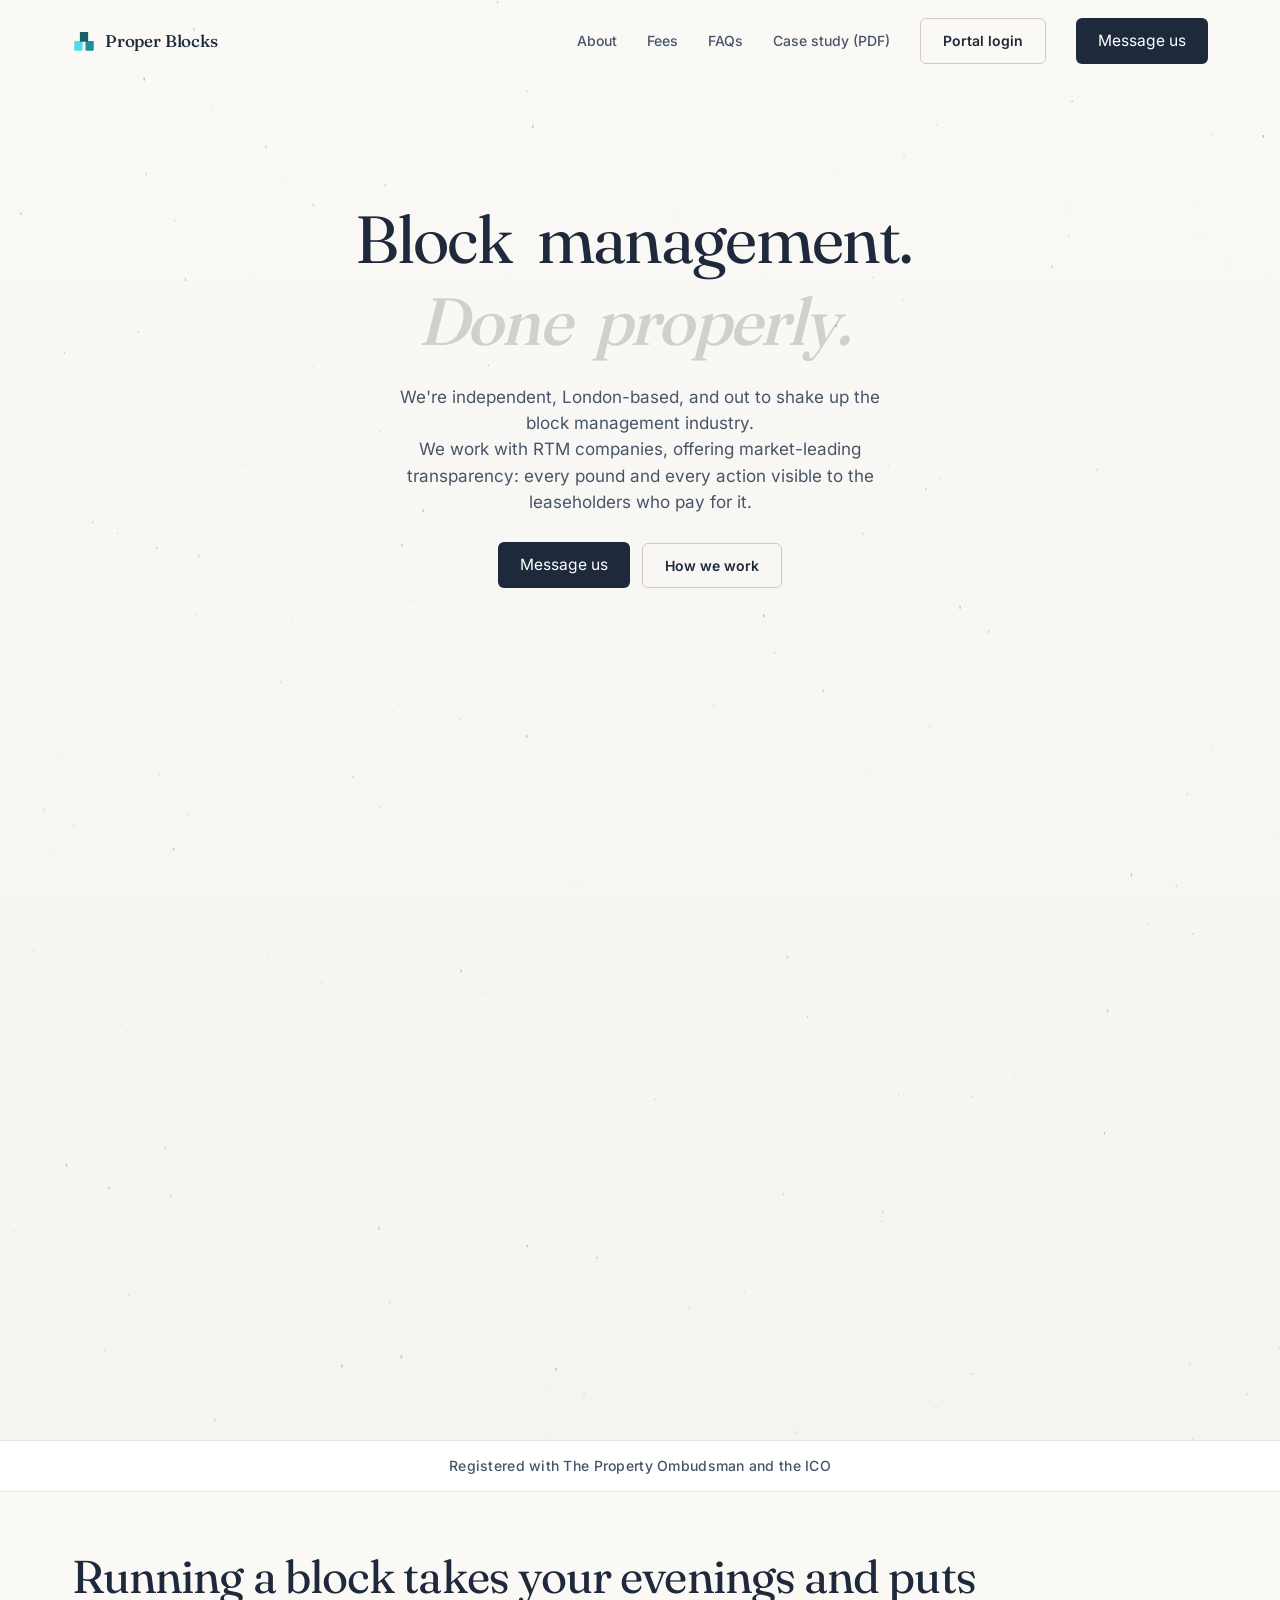
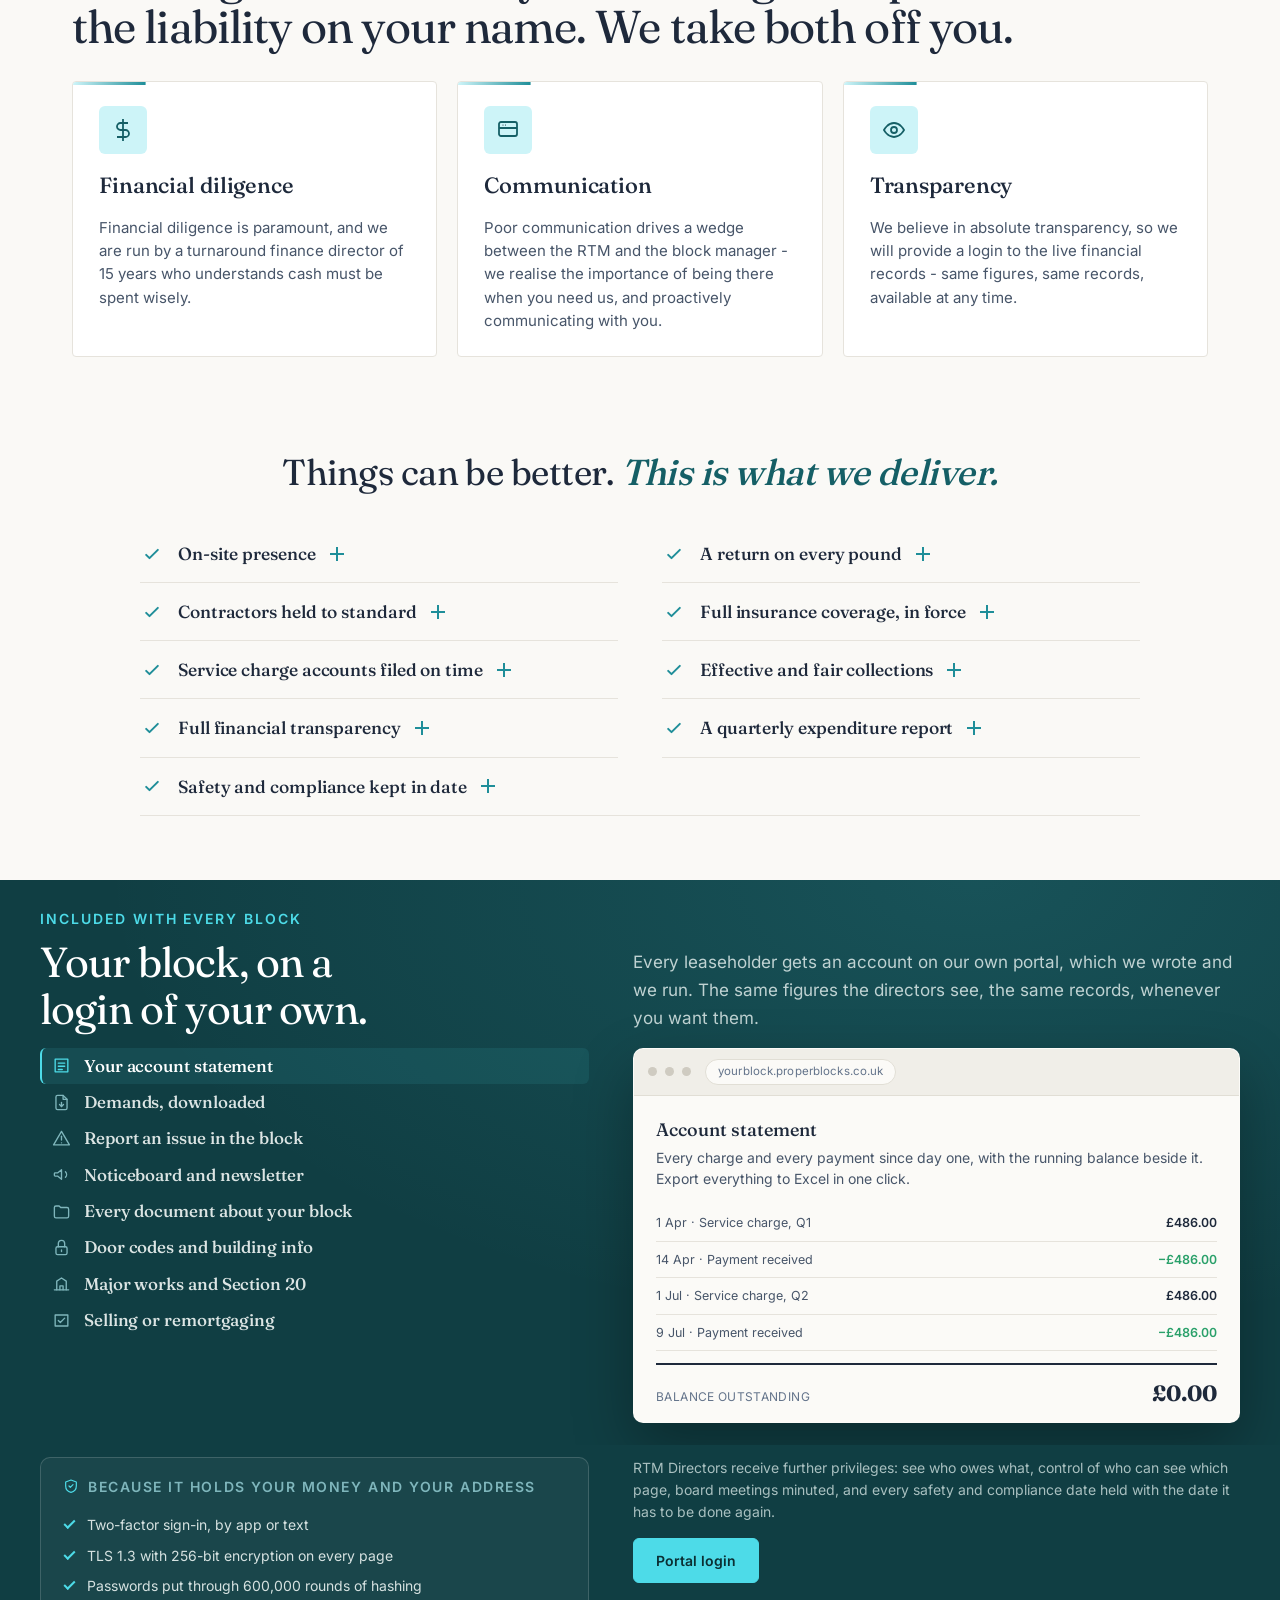
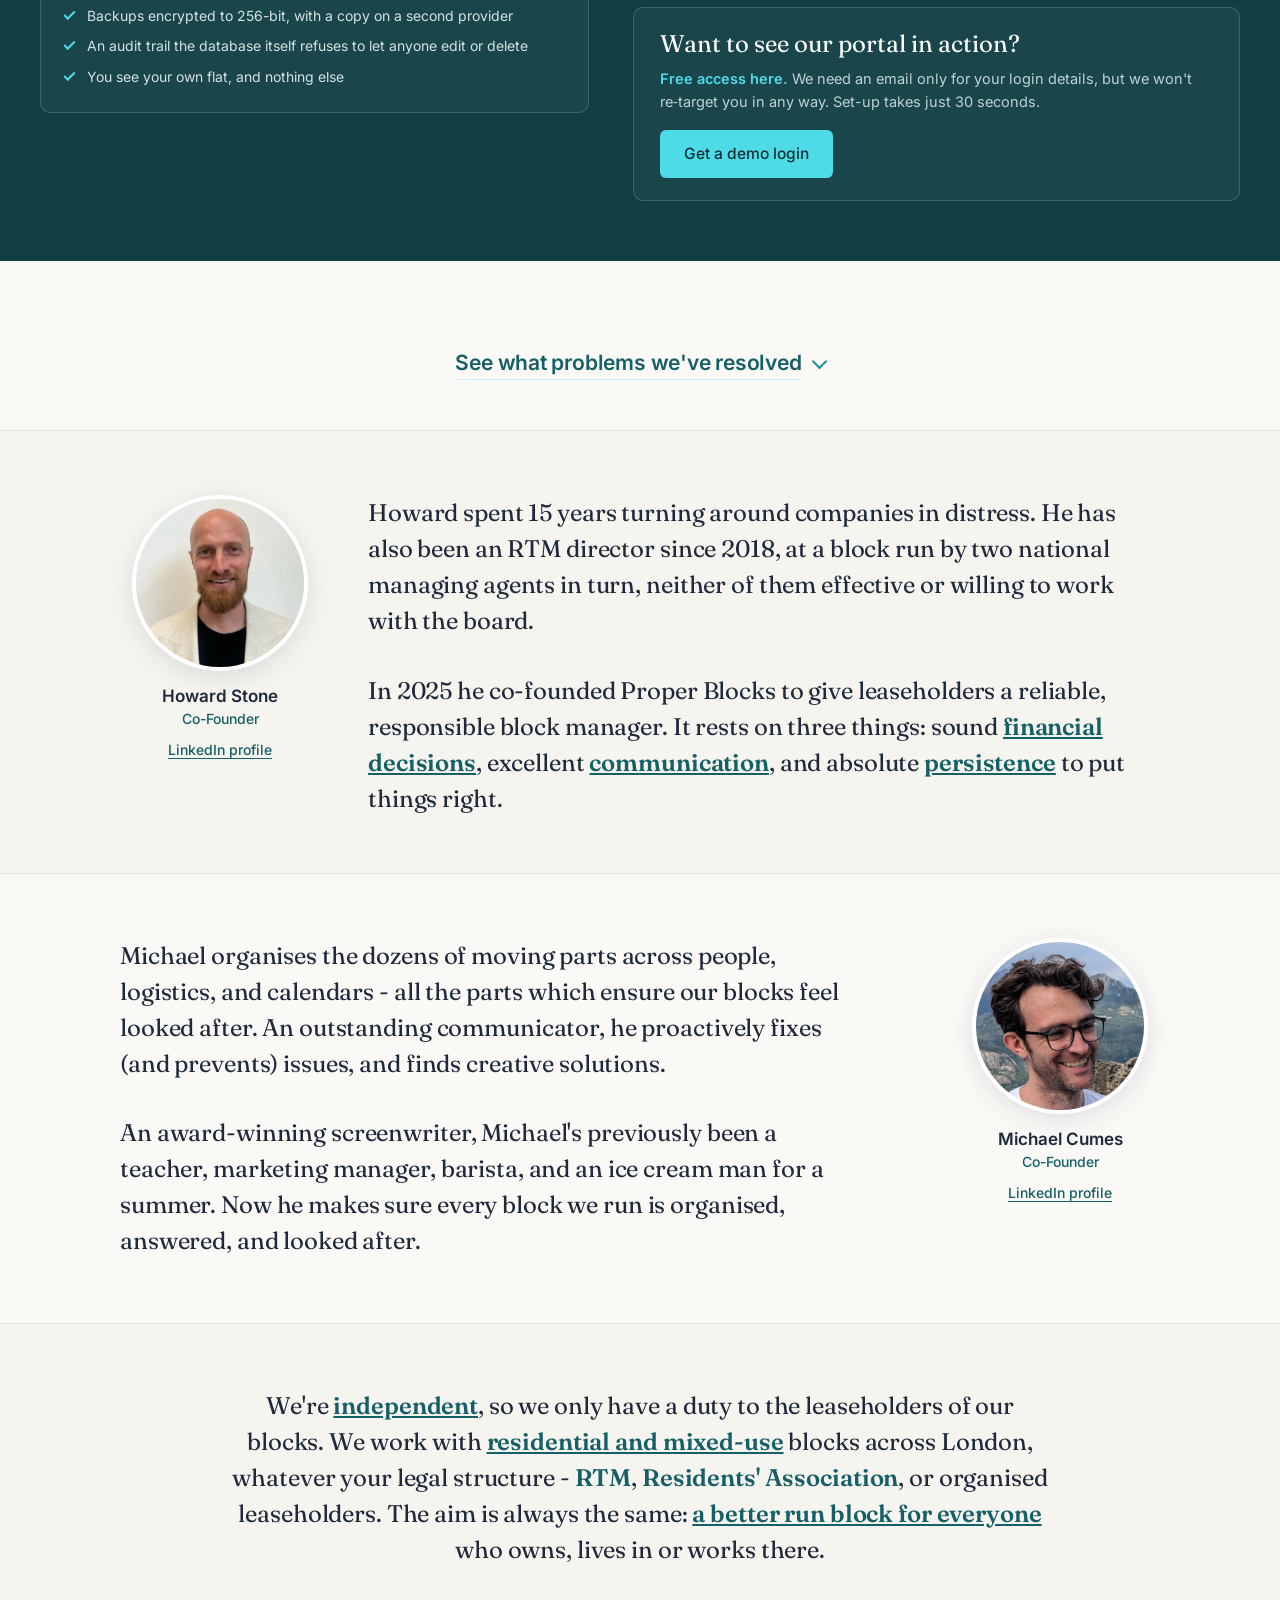
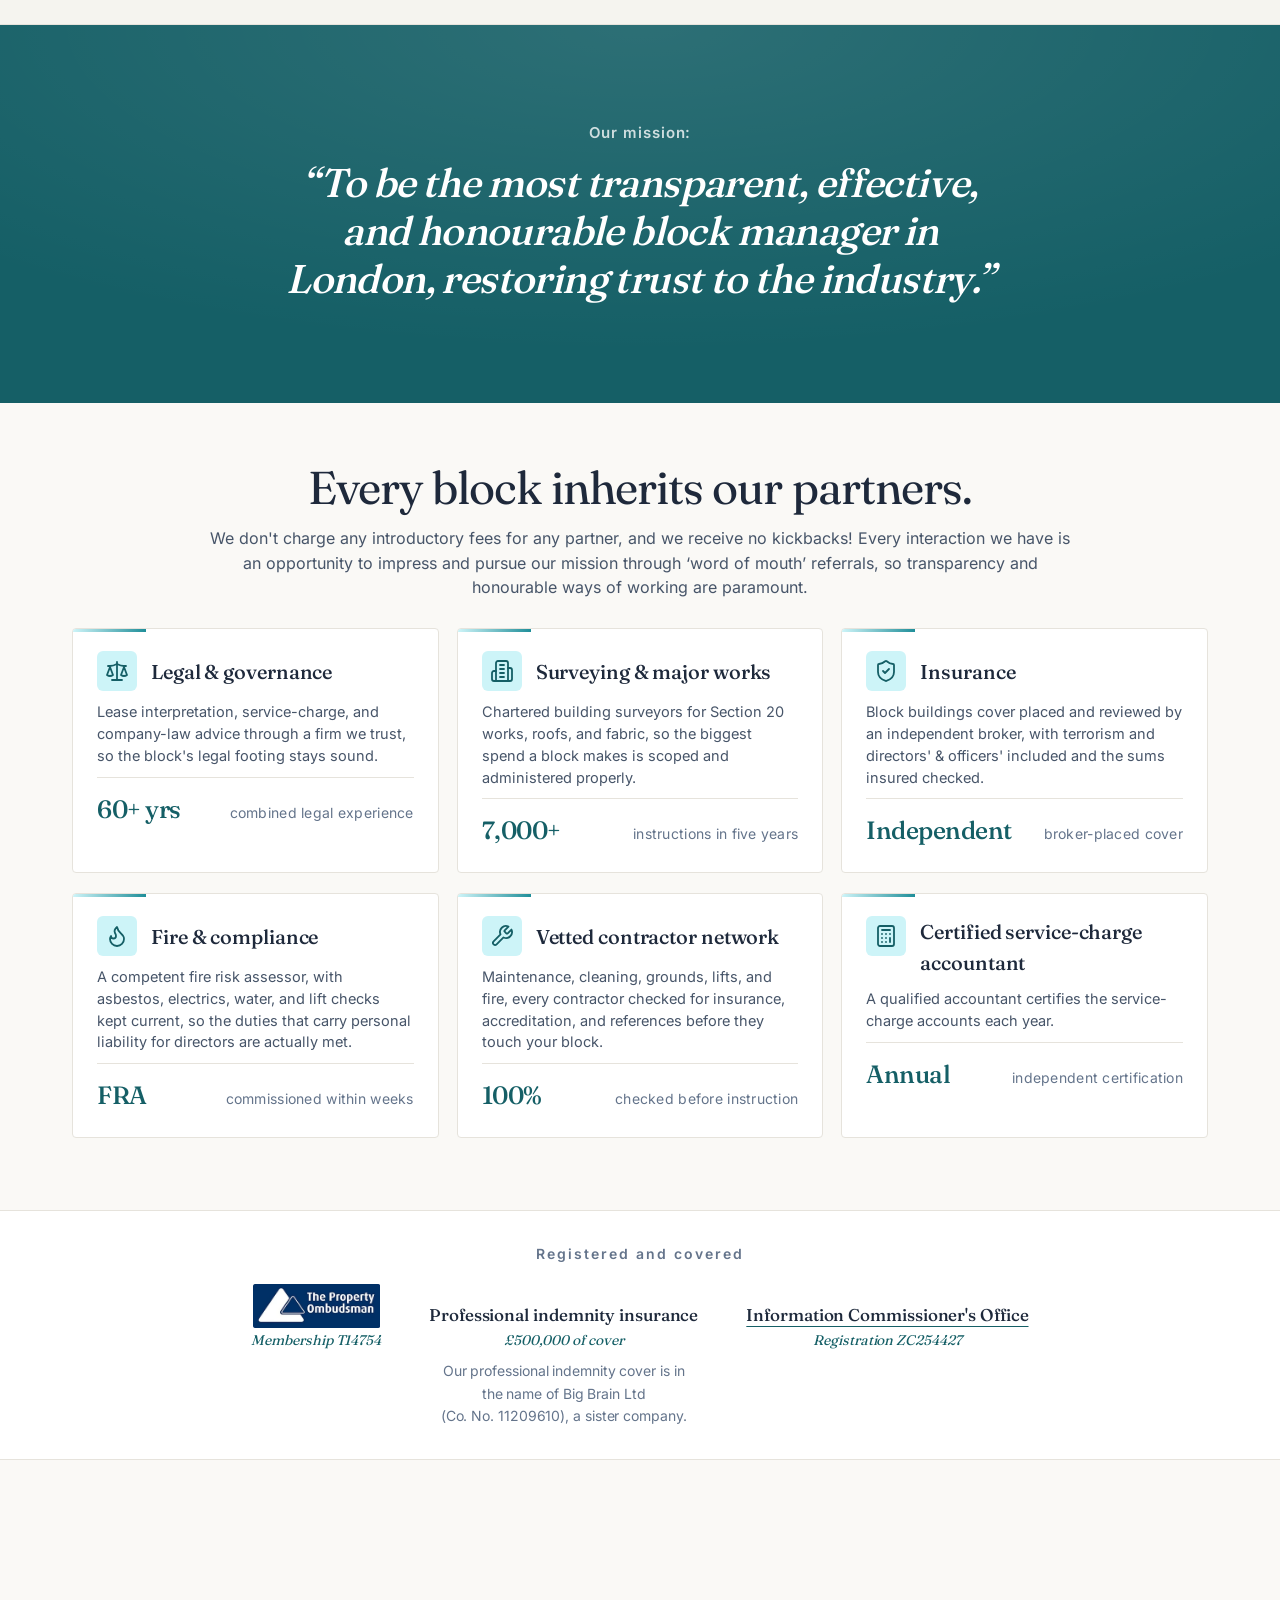
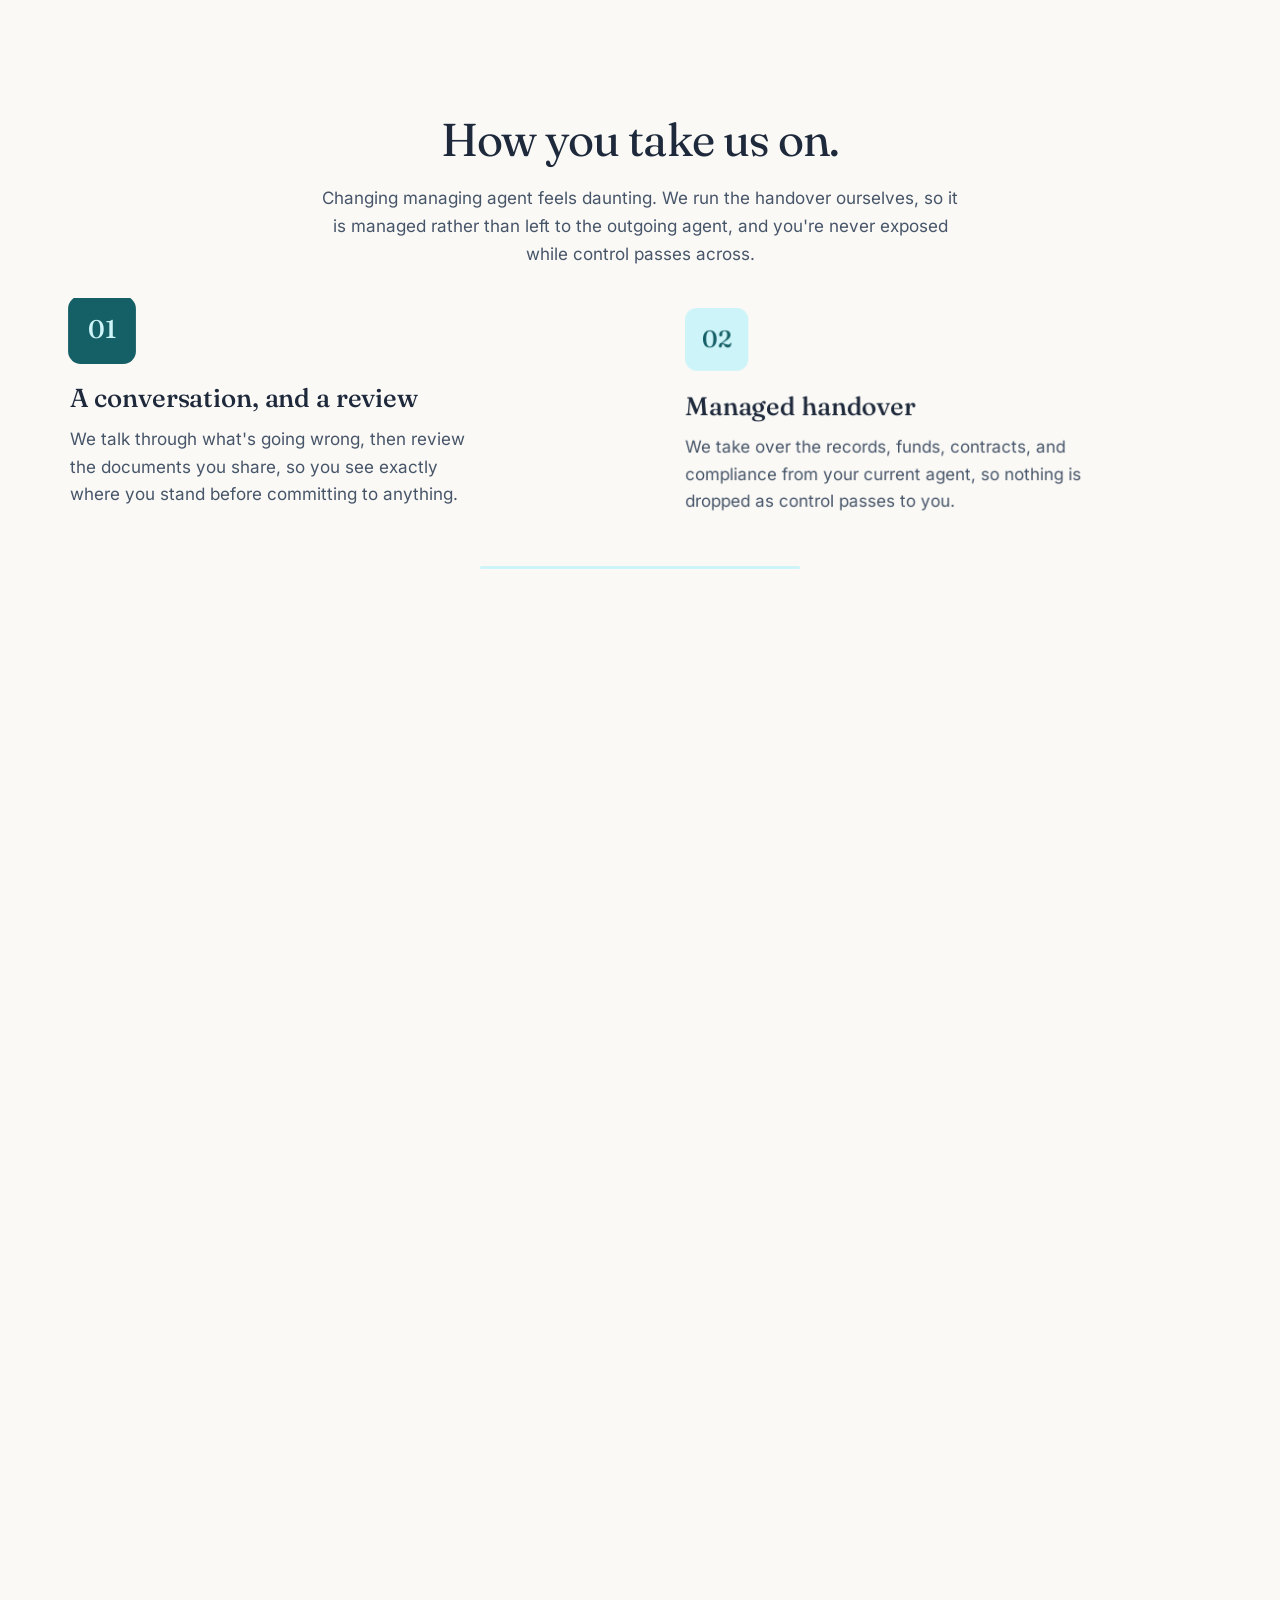
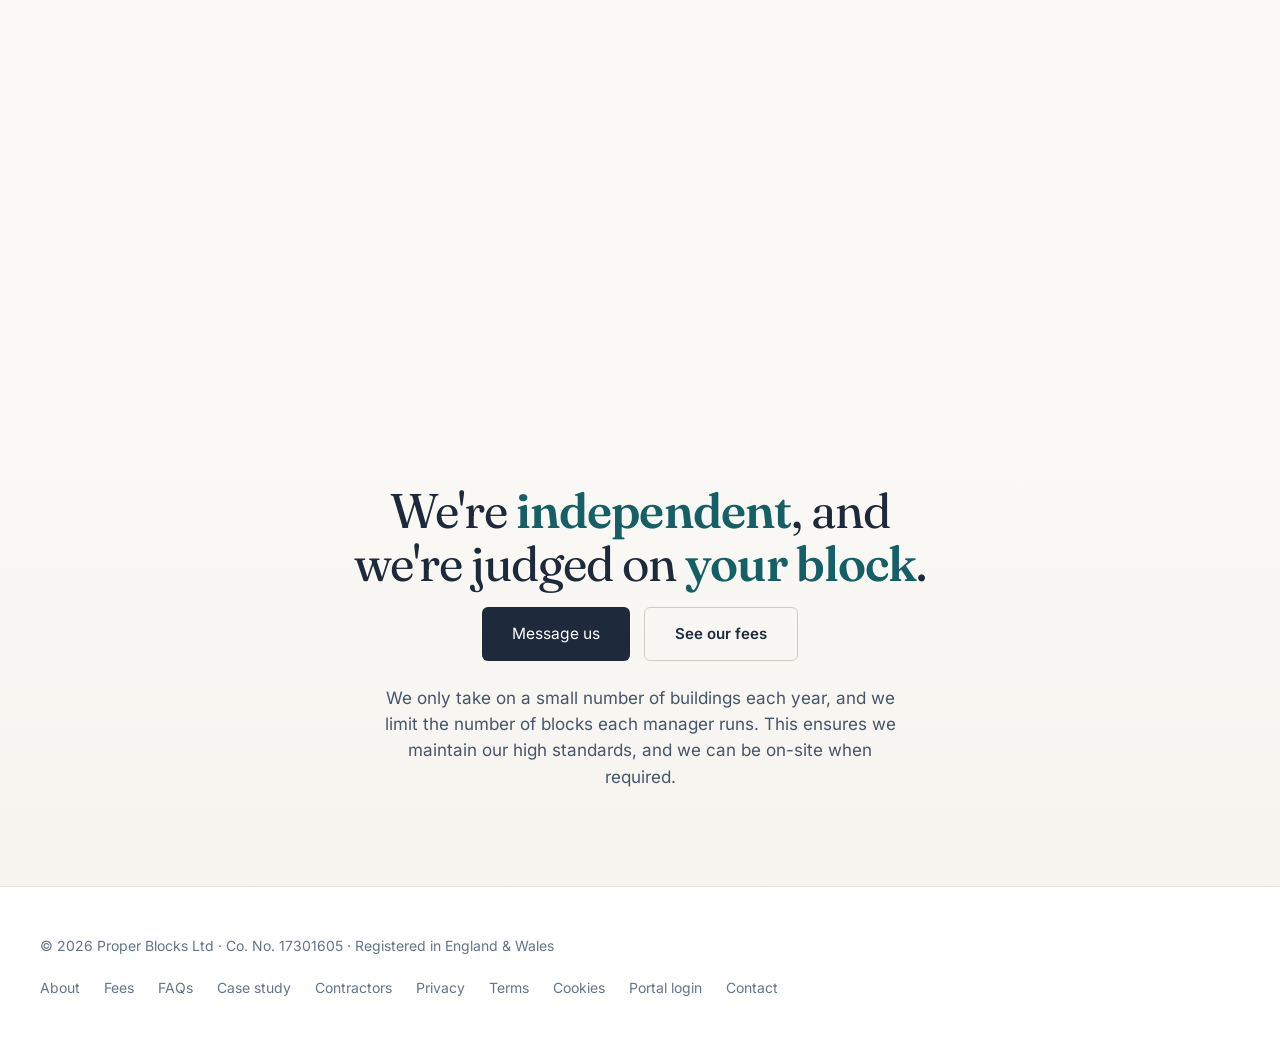
==== commit 16b0dbb1: "Rebuild: hero kept as it was (its pinned scroll stage reads as one screen) Co-Authored-By: Claude Op" ====
--- a/index.html
+++ b/index.html
@@ -166,8 +166,8 @@
 .hero-eyebrow.in{opacity:1;transform:translateY(0)}
 .hero-eyebrow::before{content:"";width:24px;height:1px;background:var(--copper);display:inline-block}
 
-/* Manifesto H1 - two-phase reveal (Ken-style). Phase A on load timer, then
-   Phase B and the wordmark on the same clock (one-screen hero, 25 Oct 2026). */
+/* Manifesto H1 - two-phase reveal (Ken-style). Phase A on load timer,
+   Phase B word-lit by scrollY progress through the .hero-stage. */
 .hero-manifesto{font-family:Fraunces,serif;font-weight:400;font-size:clamp(34px,min(5.4vw,7.4vh),68px);line-height:1.05;letter-spacing:-0.025em;color:var(--ink);margin:0 auto clamp(16px,3vh,32px);max-width:760px;text-wrap:balance}
 .hero-manifesto .phase{display:block}
 .hero-manifesto .phase-b{margin-top:0.18em}
@@ -802,11 +802,6 @@
 /* ---- One screen per desktop section (ui-standard.md U-214, Howard 25 Oct 2026: "every desktop page is a
    'section' which has to be self-sufficient, not requiring more scrolling"). Measured by every-width-check.mjs
    at 1366x663 and 1440x795, where the fixed header leaves 580px and 712px. */
-/* The hero is one screen under the header: no pinned scroll stage, so the section is exactly what is seen. */
-.hero-stage{min-height:0;margin-top:84px}
-.hero{position:relative;height:calc(100vh - 84px);min-height:460px;padding-top:20px;padding-bottom:28px}
-@media (max-height:640px){.hero{padding-top:16px}}
-@media (max-width:900px){.hero-stage{margin-top:70px}.hero{height:auto;min-height:calc(100svh - 70px);padding-top:28px}}
 /* Two borders meeting made one heavy line under Michael's section. */
 .cofounder + .who{border-top:0}
 /* A stat's figure and its words wrap onto two lines in a narrow card, never past its edge. */
@@ -1585,9 +1580,10 @@
 
   // ---- Hero manifesto: two-phase reveal ----
   // Phase A (timer): "Block management." lights word-by-word on load.
-  // Phase B: "Done properly." lights once phase A has, then the wordmark climbs
-  // in. Until 25 Oct 2026 phase B waited on the scroll through a 160vh pinned
-  // stage; the hero is now one screen (U-214), so it runs on the clock.
+  // Phase B (scroll-driven): "done properly." lights as scrollY climbs through
+  // the .hero-stage's 200vh. The hero is sticky-pinned for that first 100vh
+  // so the screen stays put until both sentences are revealed. Same pattern
+  // as theken.uk's "Someone you love is slipping out of reach..." manifesto.
   (function(){
     const target = document.getElementById('hero-manifesto');
     if(!target) return;
@@ -1621,16 +1617,33 @@
     const PER_WORD_MS = 220;
     const PRE_ROLL_MS = 350;
     wordsA.forEach((w,i)=>setTimeout(()=>w.classList.add('lit'), PRE_ROLL_MS + i*PER_WORD_MS));
-    // ---- Phase B + unravel: chained, on the same clock ----
-    // The hero is one screen (U-214, 25 Oct 2026: every desktop section is seen whole, without scrolling inside it),
-    // so nothing waits on the scroll any more. The order is kept: "Done properly." lights once "Block management."
-    // has, and "Proper Blocks" then climbs through its five stages, so the wordmark never arrives on its own.
-    const B_START_MS = PRE_ROLL_MS + wordsA.length * PER_WORD_MS + 250;
-    wordsB.forEach((w,i)=>setTimeout(()=>w.classList.add('lit'), B_START_MS + i*PER_WORD_MS));
-    if(unravelSection){
-      const U_START_MS = B_START_MS + wordsB.length * PER_WORD_MS + 300;
-      for(let i=1; i<=5; i++) setTimeout(()=>unravelSection.classList.add('stage-'+i), U_START_MS + (i-1)*110);
+    // ---- Phase B + unravel: chained scroll-driven reveals ----
+
+    function onManifestoScroll(){
+      const vh = window.innerHeight;
+      const sy = window.scrollY;
+      // Phase B (done properly) lights as the user scrolls 0.05vh → 0.45vh.
+      const phaseBStart = vh * 0.04;
+      const phaseBEnd = vh * 0.22;
+      const phaseBProgress = Math.max(0, Math.min(1, (sy - phaseBStart) / (phaseBEnd - phaseBStart)));
+      const litCount = Math.round(phaseBProgress * wordsB.length);
+      wordsB.forEach((w,i)=>w.classList.toggle('lit', i < litCount));
+      // Unravel "Proper Blocks": stays fully hidden until phase B is filled,
+      // then climbs through the 5 clip-path stages as scroll continues from
+      // 0.50vh → 1.00vh. Still inside the 220vh sticky pin zone so the user
+      // sees it grow without ever leaving the hero. Was timer-driven for a
+      // few hours on 2026-05-26 but that broke the "reveal after done
+      // properly" intent - the wordmark just appeared on its own.
+      if(unravelSection){
+        const unravelStart = vh * 0.24;
+        const unravelEnd = vh * 0.50;
+        const unravelProgress = Math.max(0, Math.min(1, (sy - unravelStart) / (unravelEnd - unravelStart)));
+        const stage = Math.floor(unravelProgress * 5);  // 0..5
+        for(let i=1; i<=5; i++) unravelSection.classList.toggle('stage-'+i, stage >= i);
+      }
     }
+    window.addEventListener('scroll', onManifestoScroll, {passive:true});
+    onManifestoScroll();
   })();
 
   // ---- Onboarding journey: scroll-driven horizontal travel ----
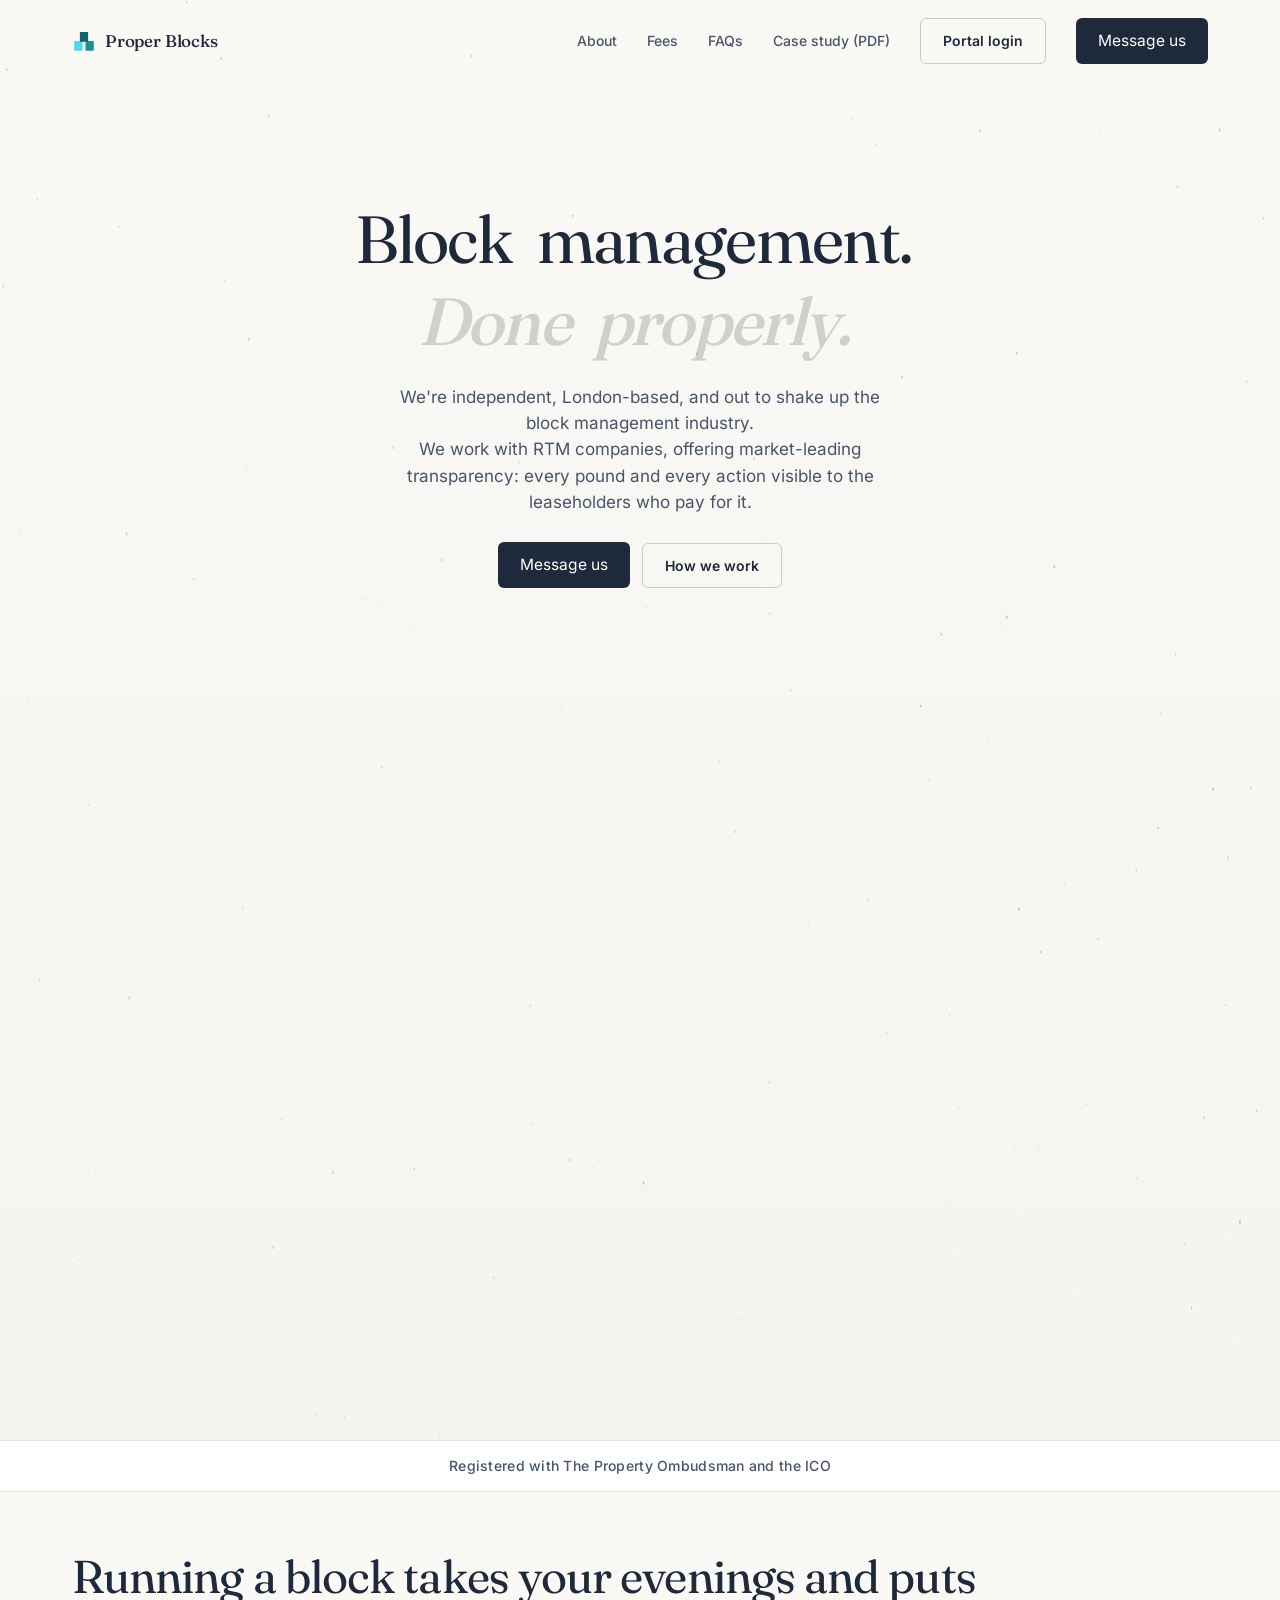
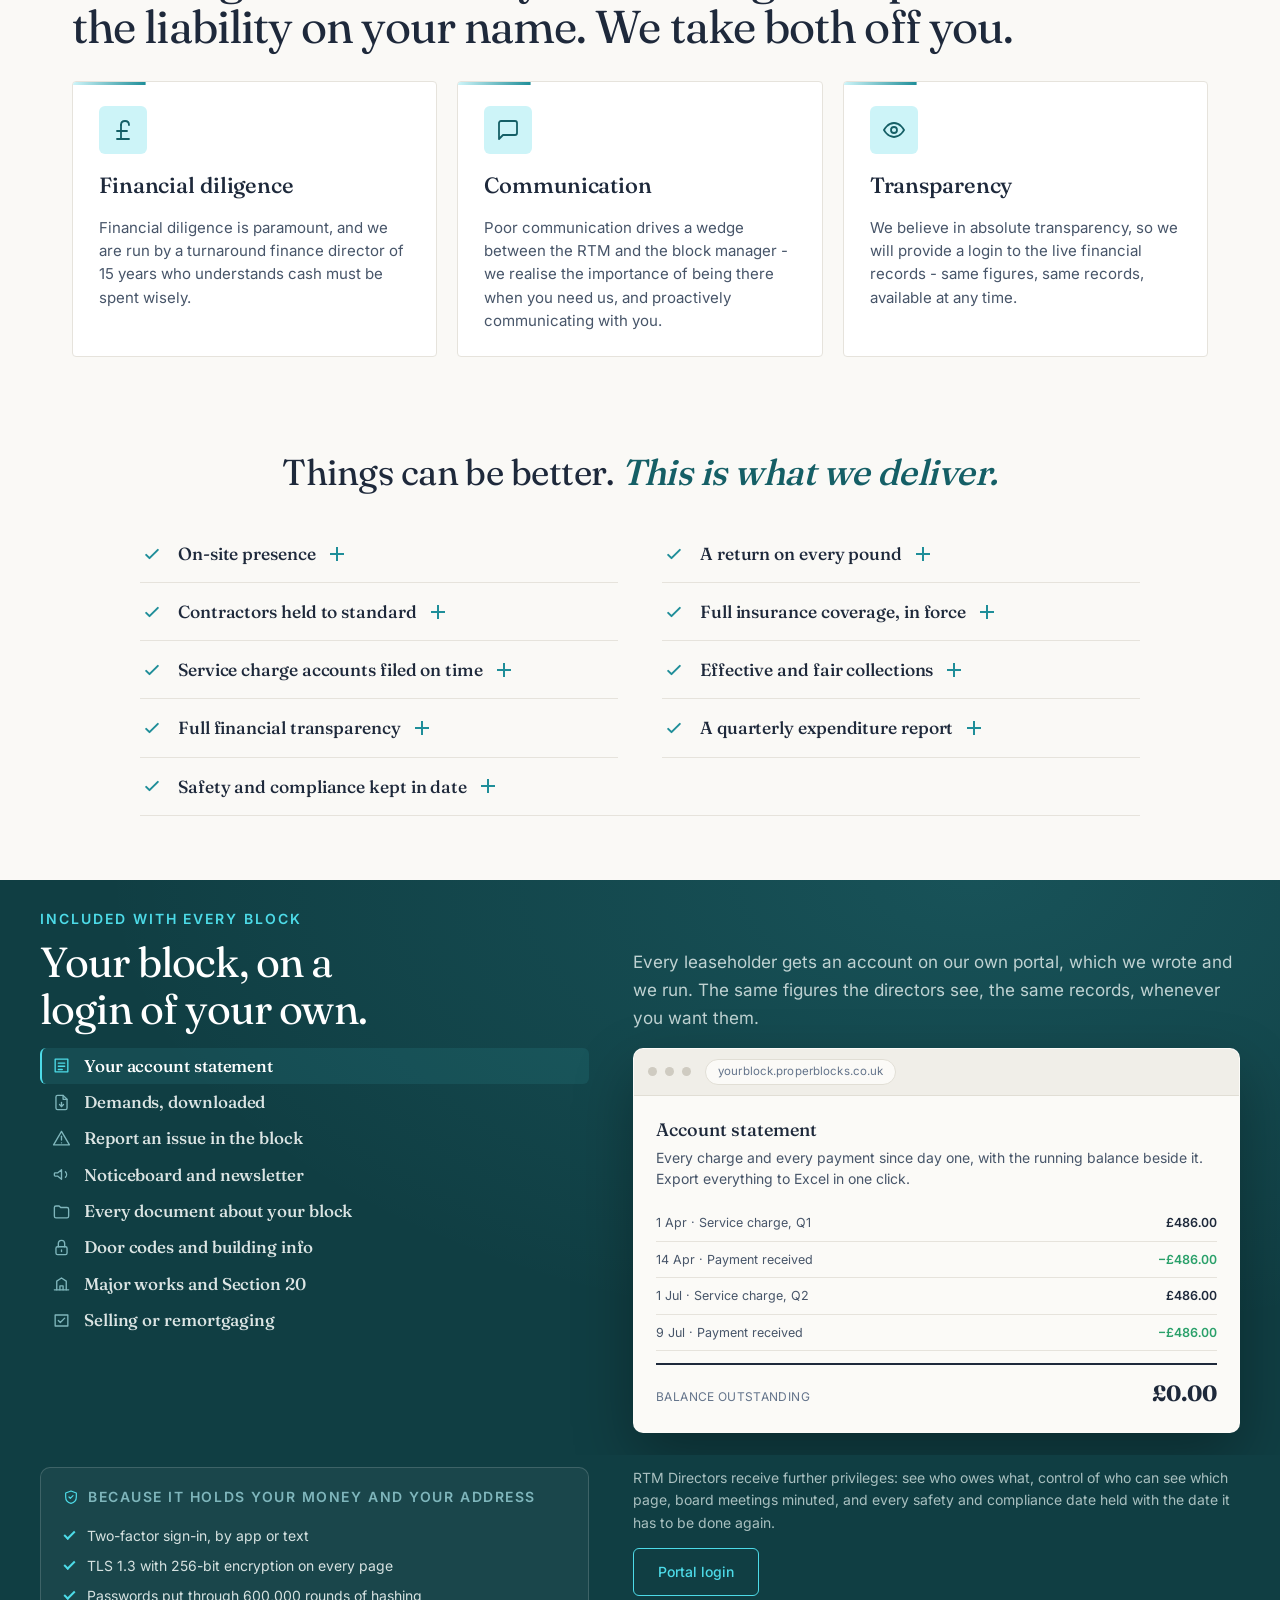
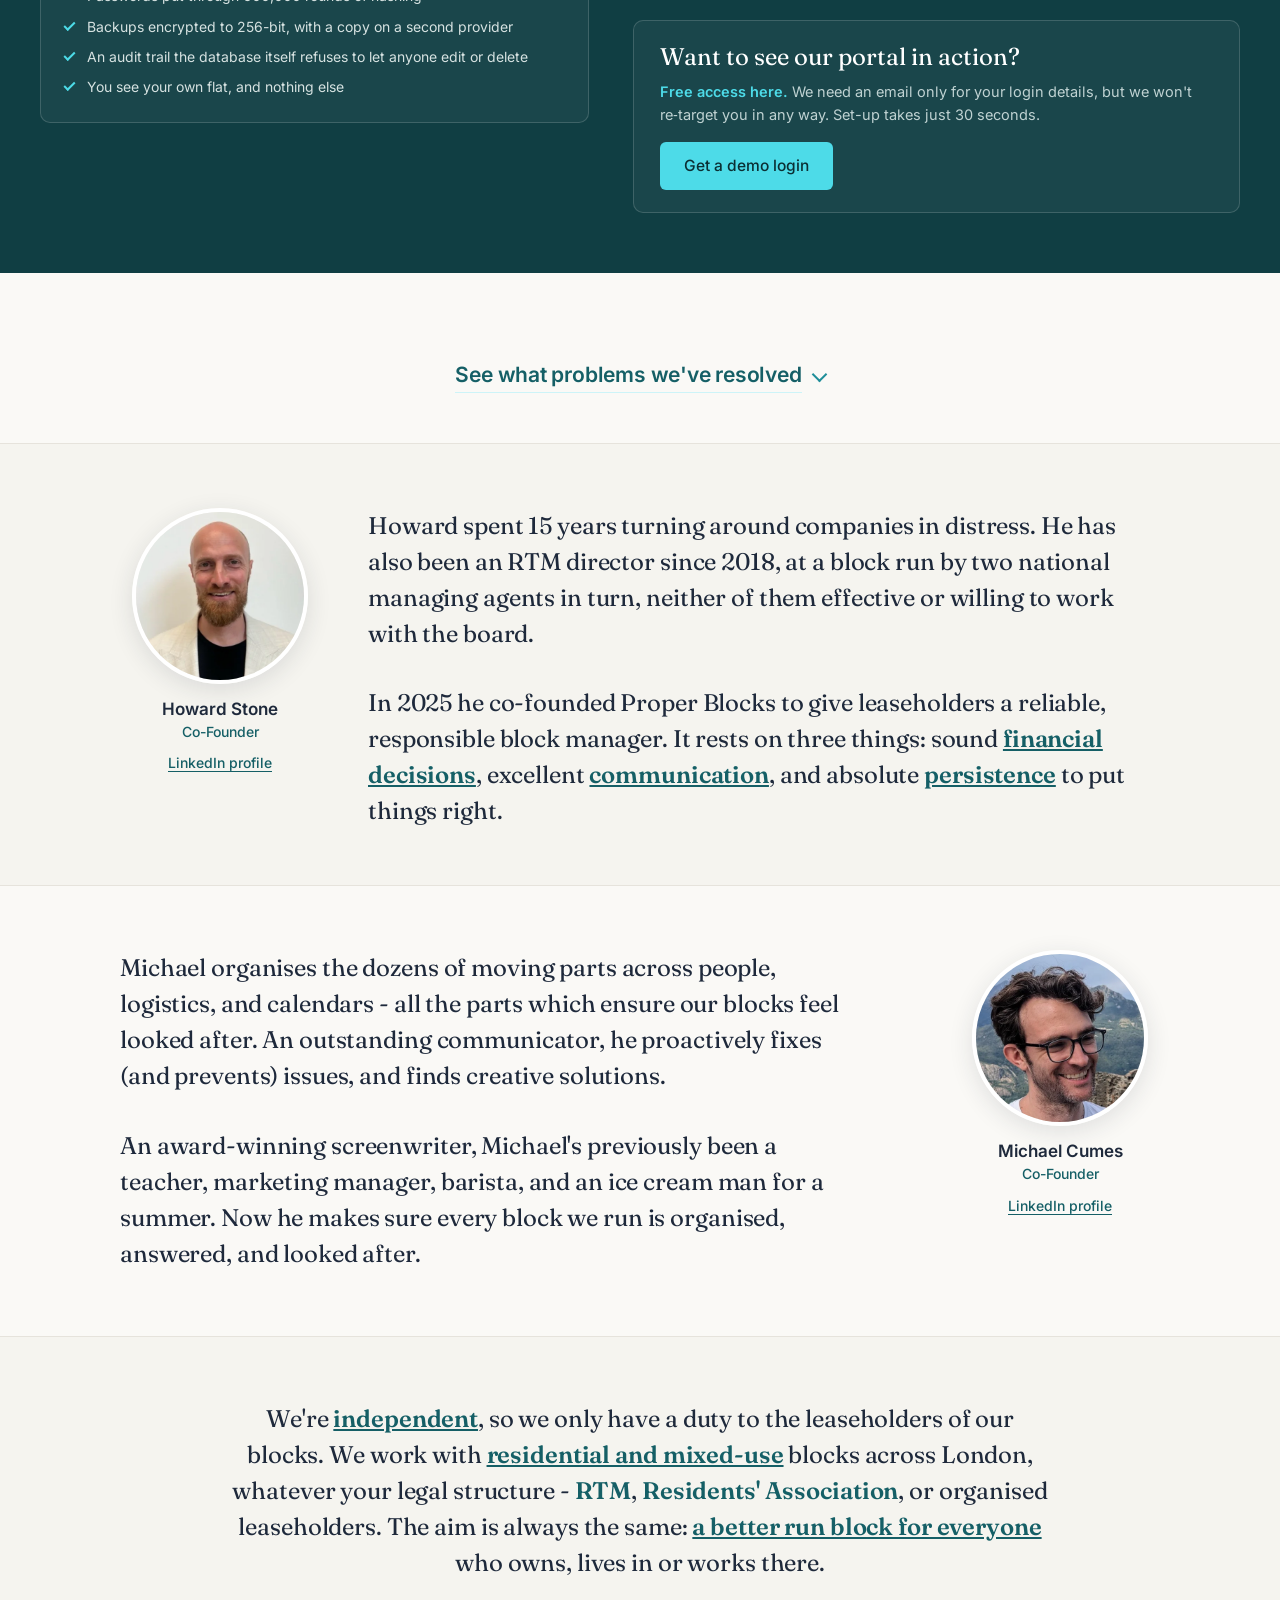
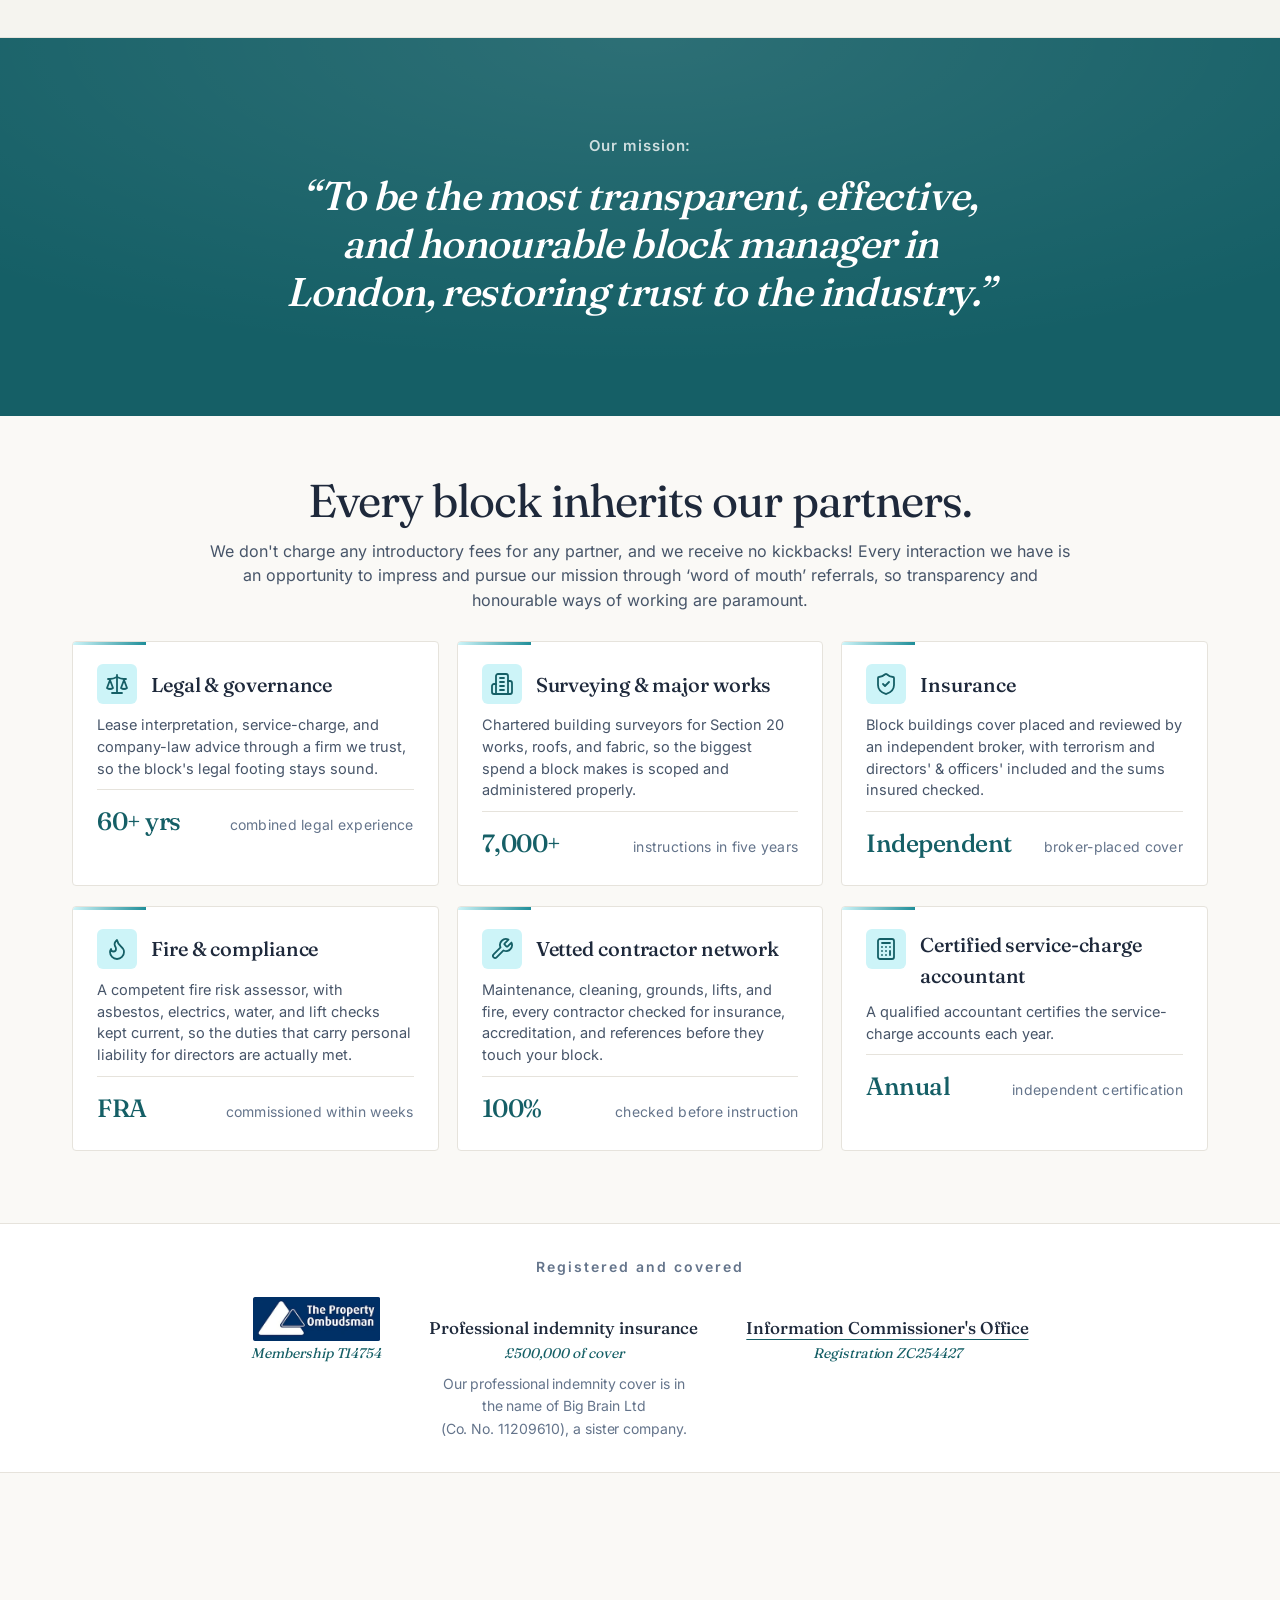
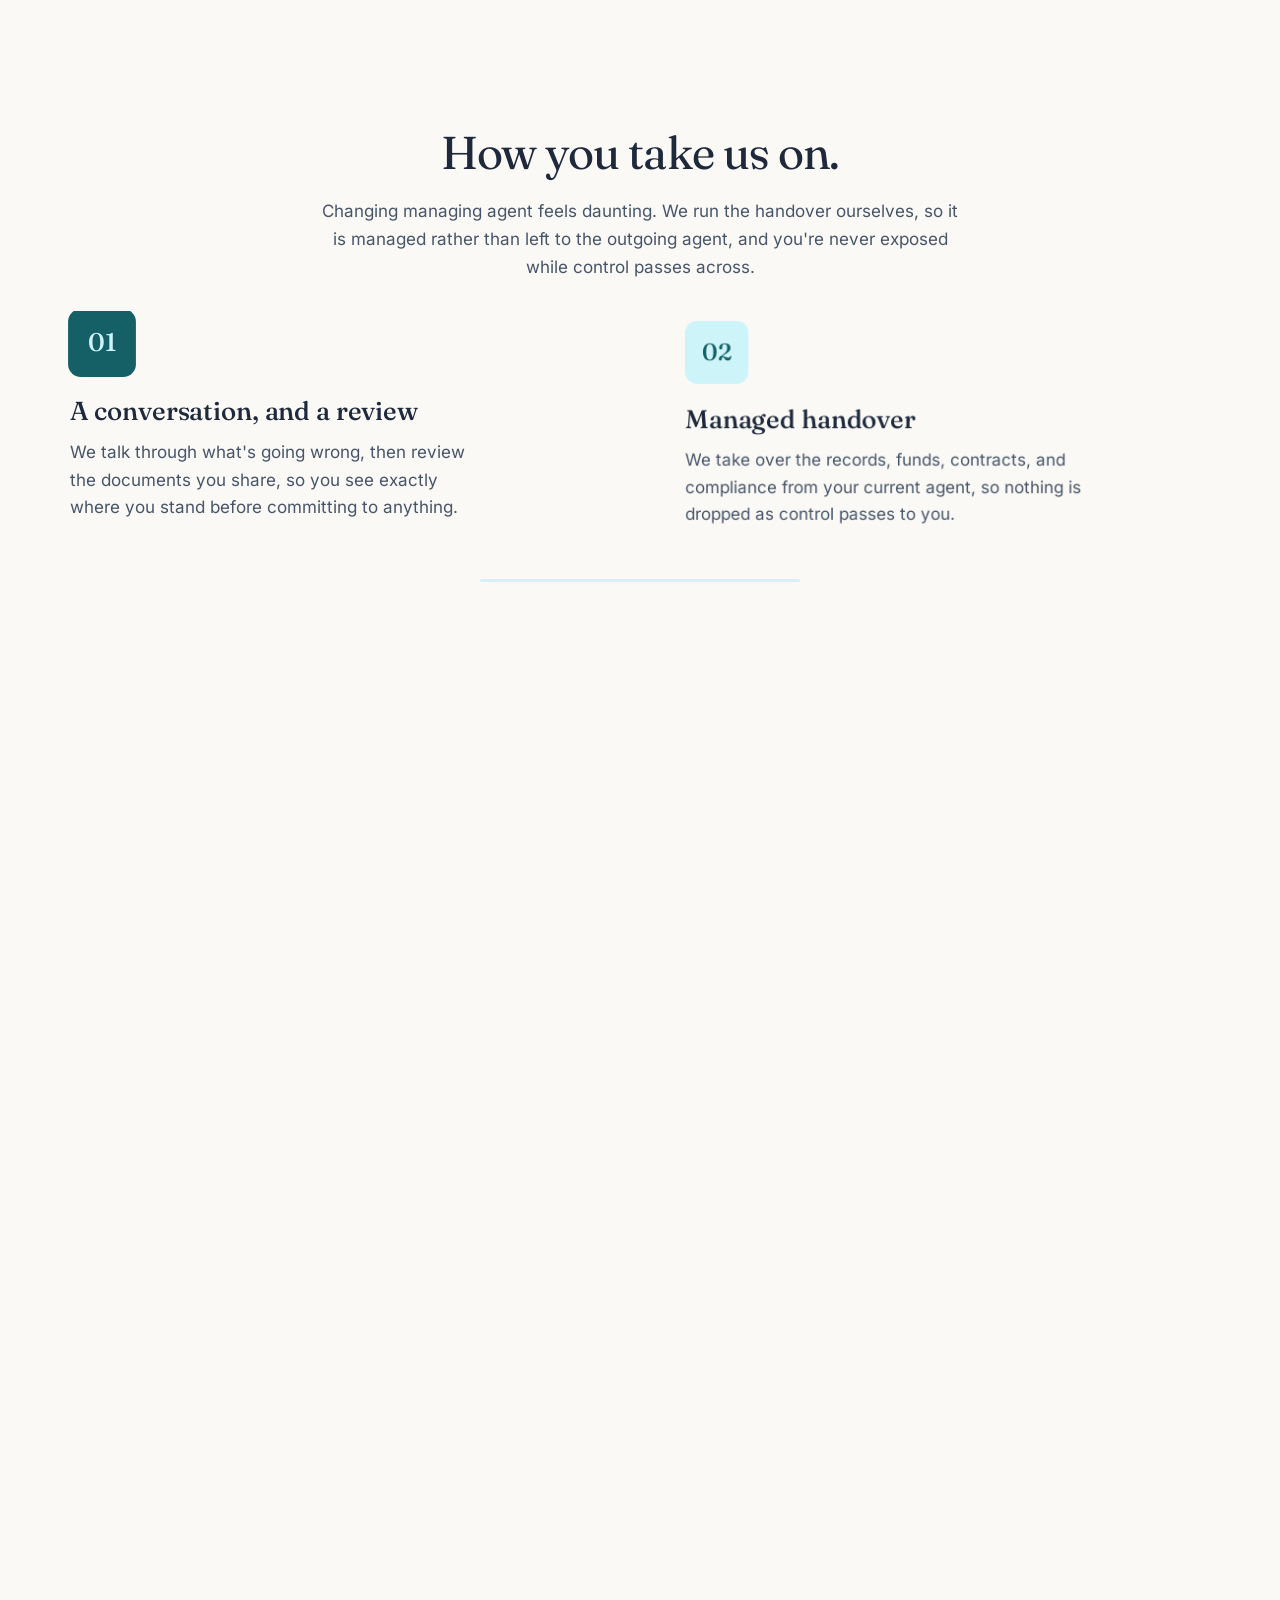
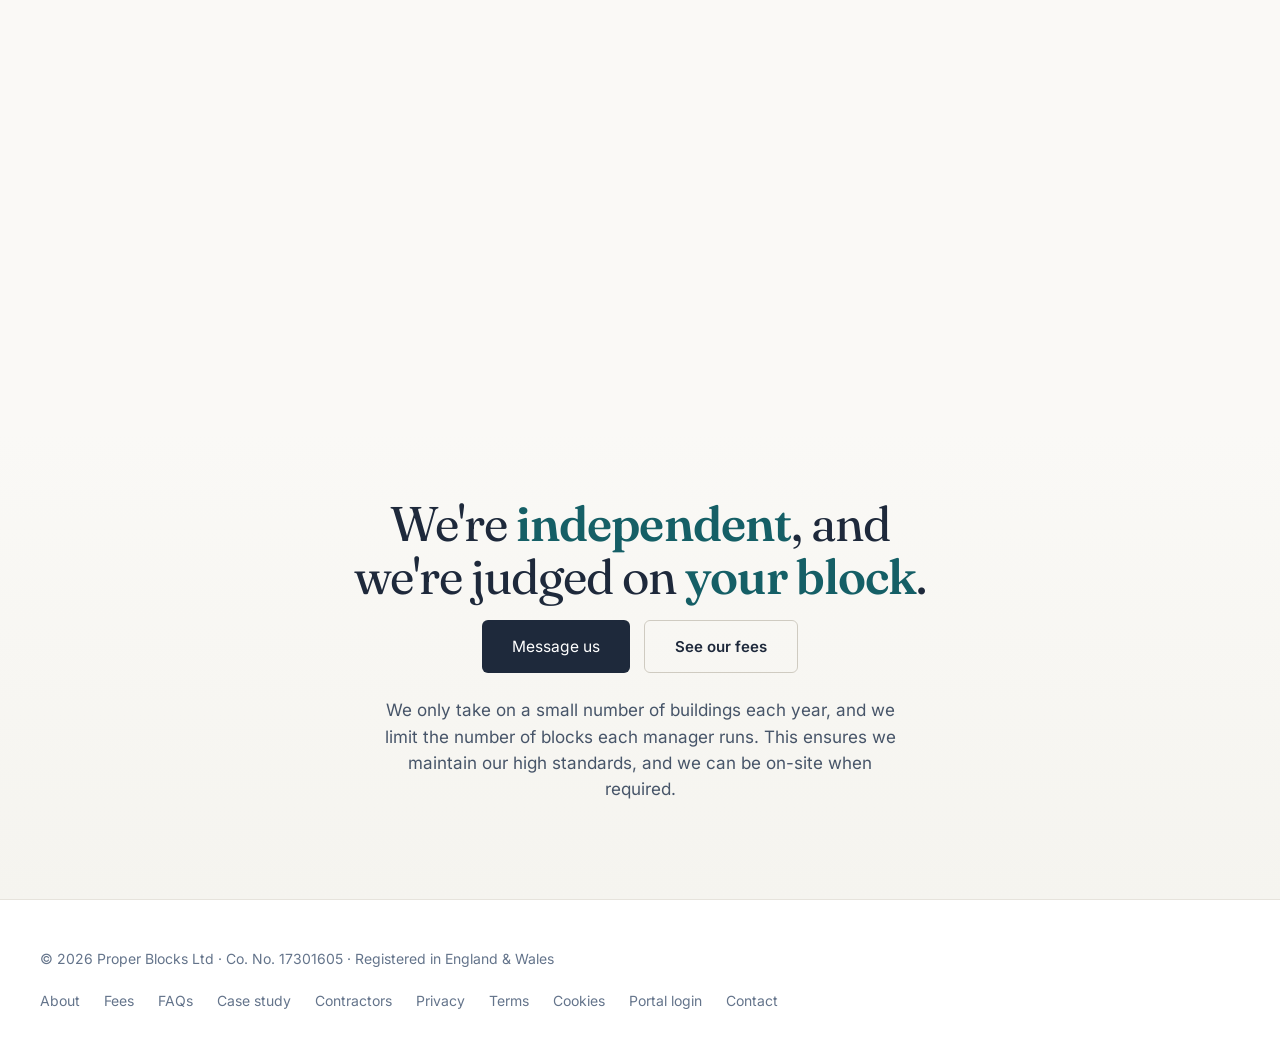
==== commit 9a87d9e3: "Rebuild from portal source: homepage portal tour as keyboard tabs, no auto-advance (portal PR 76) Co" ====
--- a/index.html
+++ b/index.html
@@ -364,7 +364,7 @@
 .portal-head .portal-lede{font-size:17px;line-height:1.65;color:#BFD2D2;max-width:640px;opacity:0;transform:translateY(8px);transition:opacity 0.6s ease 0.3s,transform 0.6s ease 0.3s}
 .portal-head .portal-lede.in{opacity:1;transform:none}
 .portal-feats{grid-area:feats;list-style:none;margin:0;padding:0}
-.pf{display:grid;grid-template-columns:20px 1fr;gap:12px;align-items:center;padding:8px 12px 8px 10px;border-radius:6px;border-left:2px solid transparent;transition:background 0.3s ease,border-color 0.3s ease;opacity:0;transform:translateY(12px)}
+.pf{display:grid;grid-template-columns:20px 1fr;gap:12px;align-items:center;width:100%;padding:8px 12px 8px 10px;font:inherit;text-align:left;color:inherit;background:none;border:0;border-radius:6px;border-left:2px solid transparent;cursor:pointer;transition:background 0.3s ease,border-color 0.3s ease;opacity:0;transform:translateY(12px)}
 .pf.in{opacity:1;transform:none;transition:background 0.3s ease,border-color 0.3s ease,opacity 0.55s ease,transform 0.55s cubic-bezier(0.22,1,0.36,1)}
 .pf:nth-child(1){transition-delay:0s}
 .pf:nth-child(2){transition-delay:0.05s}
@@ -374,16 +374,15 @@
 .pf:nth-child(6){transition-delay:0.25s}
 .pf:nth-child(7){transition-delay:0.30s}
 .pf:nth-child(8){transition-delay:0.35s}
+.pf:hover{background:rgba(77,219,232,0.05)}
+.pf:hover .pf-label{color:#FFFFFF}
+.pf:focus-visible{outline:2px solid #4DDBE8;outline-offset:2px}
 .pf.is-on{background:rgba(77,219,232,0.09);border-left-color:#4DDBE8}
 .pf .pf-ic{display:flex;color:#7FB6BC;transition:color 0.3s ease}
 .pf.is-on .pf-ic{color:#4DDBE8}
 .pf .pf-ic svg{width:19px;height:19px;fill:none;stroke:currentColor;stroke-width:1.7;stroke-linecap:round;stroke-linejoin:round}
 .pf .pf-label{font-family:Fraunces,Georgia,serif;font-weight:500;font-size:17px;letter-spacing:-0.005em;color:#DCE5E4;transition:color 0.3s ease}
 .pf.is-on .pf-label{color:#FFFFFF}
-/* The mock window is decorative and aria-hidden, so each caption is carried
-   here for screen readers. Change one and change the other: the two must say
-   the same thing. */
-.pf-say{position:absolute;width:1px;height:1px;margin:-1px;padding:0;overflow:hidden;clip:rect(0 0 0 0);clip-path:inset(50%);white-space:nowrap;border:0}
 
 /* Mock portal window. Sticky on desktop so the panes stay beside the list. */
 .portal-screen{grid-area:screen;background:#FBFAF7;border-radius:10px;border:1px solid rgba(255,255,255,0.14);box-shadow:0 24px 60px rgba(0,0,0,0.30);overflow:hidden;opacity:0;transform:translateY(18px);transition:opacity 0.7s ease,transform 0.7s cubic-bezier(0.22,1,0.36,1)}
@@ -391,9 +390,10 @@
 .ps-chrome{display:flex;align-items:center;gap:8px;padding:10px 14px;background:#F0EEE8;border-bottom:1px solid #E1DED5}
 .ps-dot{width:9px;height:9px;border-radius:50%;background:#CFCBC1}
 .ps-url{margin-left:6px;font-size:11.5px;color:var(--ink-3);background:#FBFAF7;border:1px solid #E1DED5;border-radius:20px;padding:3px 12px;letter-spacing:0.01em}
-.ps-stage{position:relative;min-height:326px}
-.ps-pane{position:absolute;inset:0;padding:20px 22px 22px;opacity:0;transform:translateY(10px);transition:opacity 0.5s ease,transform 0.5s cubic-bezier(0.22,1,0.36,1);pointer-events:none}
-.ps-pane.is-on{opacity:1;transform:none}
+.ps-stage{display:grid;min-height:326px}
+.ps-pane{grid-area:1 / 1;position:relative;padding:20px 22px 22px;opacity:0;visibility:hidden;transform:translateY(10px);transition:opacity 0.5s ease,transform 0.5s cubic-bezier(0.22,1,0.36,1),visibility 0s linear 0.5s}
+.ps-pane.is-on{opacity:1;visibility:visible;transform:none;transition:opacity 0.5s ease,transform 0.5s cubic-bezier(0.22,1,0.36,1),visibility 0s}
+.ps-pane:focus-visible{outline:2px solid var(--copper-deep);outline-offset:-4px}
 .ps-title{font-family:Fraunces,Georgia,serif;font-size:18px;font-weight:500;color:var(--ink);margin-bottom:4px}
 .ps-cap{font-size:14px;line-height:1.5;color:var(--ink-2);margin-bottom:16px}
 .pm-row{display:flex;align-items:center;justify-content:space-between;gap:14px;padding:8px 0;border-bottom:1px solid var(--rule);font-size:12.5px;color:var(--ink-2)}
@@ -445,8 +445,8 @@
 .portal-chips li:nth-child(6){transition-delay:0.30s}
 .portal-foot{grid-area:foot;margin-top:4px;padding-top:20px;border-top:1px solid rgba(255,255,255,0.14);display:flex;flex-wrap:wrap;align-items:center;justify-content:space-between;gap:14px 26px}
 .portal-foot p{font-size:14px;line-height:1.6;color:#A9C0C0;max-width:660px}
-.portal-foot .btn{background:#4DDBE8;color:#0B2F33;border-color:#4DDBE8}
-.portal-foot .btn:hover{background:#7FE7F0;border-color:#7FE7F0}
+.portal-foot .btn{background:transparent;color:#4DDBE8;border:1.5px solid #4DDBE8;font-weight:500;min-height:48px;padding:0 24px;justify-content:center}
+.portal-foot .btn:hover{background:rgba(77,219,232,0.12);color:#FFFFFF}
 /* "Try it on an example block": the demo-account panel under the Portal band's
    footer (approved mock-up, 13 Oct 2026). It reveals with the band like its
    siblings: the scroll-reveal puts .in on every direct child of .portal-inner. */
@@ -458,14 +458,12 @@
 .portal-demo .btn{background:#4DDBE8;color:#0B2F33;border-color:#4DDBE8;font-weight:500;min-height:48px;padding:0 24px;justify-content:center}
 .portal-demo .btn:hover{background:#7FE7F0;border-color:#7FE7F0;box-shadow:none}
 @media (max-width:980px){
-  .portal-inner{grid-template-columns:1fr;grid-template-areas:'head' 'feats' 'screen' 'sec' 'foot' 'demo';row-gap:26px}
+  .portal-inner{grid-template-columns:1fr;grid-template-areas:'head' 'screen' 'feats' 'sec' 'foot' 'demo';row-gap:26px}
   .portal-head{max-width:none}
-  .ps-stage{min-height:350px}
 }
 @media (max-width:640px){
   .portal-band{padding:56px 20px 60px}
   .pm-tiles{grid-template-columns:repeat(2,1fr)}
-  .ps-stage{min-height:390px}
 }
 
 .pillar:nth-child(1){transition-delay:0s}
@@ -847,7 +845,7 @@
   #portal .pf{padding:5px 12px 5px 10px}
 }
 @media (max-width:980px){
-  #portal .portal-inner{grid-template-areas:'head' 'feats' 'screen'}
+  #portal .portal-inner{grid-template-areas:'head' 'screen' 'feats'}
   .portal-inner--more{grid-template-columns:1fr;grid-template-areas:'sec' 'foot' 'demo'}
   .portal-band--more{padding-top:0}
 }
@@ -933,12 +931,12 @@
   </div>
   <div class="pillars" data-reveal-children>
     <div class="pillar">
-      <div class="ic"><svg viewBox="0 0 24 24"><path d="M12 1v22"/><path d="M17 5H9.5a3.5 3.5 0 0 0 0 7h5a3.5 3.5 0 0 1 0 7H6"/></svg></div>
+      <div class="ic"><svg viewBox="0 0 24 24" stroke-linecap="round" stroke-linejoin="round"><path d="M18 7c0-5.333-8-5.333-8 0"/><path d="M10 7v14"/><path d="M6 21h12"/><path d="M6 13h10"/></svg></div>
       <h3>Financial diligence</h3>
       <p>Financial diligence is paramount, and we are run by a turnaround finance director of 15 years who understands cash must be spent wisely.</p>
     </div>
     <div class="pillar">
-      <div class="ic"><svg viewBox="0 0 24 24"><rect x="3" y="4" width="18" height="14" rx="2"/><path d="M3 10h18"/><circle cx="7" cy="7" r="0.6" fill="currentColor" stroke="none"/><circle cx="9.5" cy="7" r="0.6" fill="currentColor" stroke="none"/></svg></div>
+      <div class="ic"><svg viewBox="0 0 24 24" stroke-linecap="round" stroke-linejoin="round"><path d="M21 15a2 2 0 0 1-2 2H7l-4 4V5a2 2 0 0 1 2-2h14a2 2 0 0 1 2 2z"/></svg></div>
       <h3>Communication</h3>
       <p>Poor communication drives a wedge between the RTM and the block manager - we realise the importance of being there when you need us, and proactively communicating with you.</p>
     </div>
@@ -1008,48 +1006,48 @@
       <p class="portal-lede">Every leaseholder gets an account on our own portal, which we wrote and we run. The same figures the directors see, the same records, whenever you want them.</p>
     </div>
 
-    <ul class="portal-feats" id="portal-feats" data-reveal-children>
-        <li class="pf is-on" data-pane="ps-statement">
+    <div class="portal-feats" id="portal-feats" role="tablist" aria-label="What the portal shows you" data-reveal-children>
+        <button type="button" class="pf is-on" role="tab" id="pf-statement" aria-controls="ps-statement" aria-selected="true">
           <span class="pf-ic" aria-hidden="true"><svg viewBox="0 0 24 24"><path d="M4 4h16v16H4z"/><path d="M8 9h8M8 13h8M8 17h5"/></svg></span>
-          <span class="pf-label">Your account statement</span><span class="pf-say">. Every charge and every payment since day one, with the running balance beside it. Export everything to Excel in one click.</span>
-        </li>
-        <li class="pf" data-pane="ps-demands">
+          <span class="pf-label">Your account statement</span>
+        </button>
+        <button type="button" class="pf" role="tab" id="pf-demands" aria-controls="ps-demands" aria-selected="false" tabindex="-1">
           <span class="pf-ic" aria-hidden="true"><svg viewBox="0 0 24 24"><path d="M14 3H7a2 2 0 0 0-2 2v14a2 2 0 0 0 2 2h10a2 2 0 0 0 2-2V8z"/><path d="M14 3v5h5"/><path d="M12 12v5"/><path d="m9.5 14.5 2.5 2.5 2.5-2.5"/></svg></span>
-          <span class="pf-label">Demands, downloaded</span><span class="pf-say">. Open or download the demand itself as a PDF, with the summary of rights that has to come with it, going back as far as the records go.</span>
-        </li>
-        <li class="pf" data-pane="ps-issue">
+          <span class="pf-label">Demands, downloaded</span>
+        </button>
+        <button type="button" class="pf" role="tab" id="pf-issue" aria-controls="ps-issue" aria-selected="false" tabindex="-1">
           <span class="pf-ic" aria-hidden="true"><svg viewBox="0 0 24 24"><path d="M12 3 2 20h20z"/><path d="M12 9v5"/><path d="M12 17.5h.01"/></svg></span>
-          <span class="pf-label">Report an issue in the block</span><span class="pf-say">. Say what is wrong and where it is. You then watch it move through acknowledged, assigned and done, with the contractor named.</span>
-        </li>
-        <li class="pf" data-pane="ps-notice">
+          <span class="pf-label">Report an issue in the block</span>
+        </button>
+        <button type="button" class="pf" role="tab" id="pf-notice" aria-controls="ps-notice" aria-selected="false" tabindex="-1">
           <span class="pf-ic" aria-hidden="true"><svg viewBox="0 0 24 24"><path d="M3 11v2a1 1 0 0 0 1 1h3l5 4V6L7 10H4a1 1 0 0 0-1 1z"/><path d="M17 8.5a5 5 0 0 1 0 7"/></svg></span>
-          <span class="pf-label">Noticeboard and newsletter</span><span class="pf-say">. Block notices and the monthly newsletter in one place, so nothing important only ever exists in somebody's group chat.</span>
-        </li>
-        <li class="pf" data-pane="ps-docs">
+          <span class="pf-label">Noticeboard and newsletter</span>
+        </button>
+        <button type="button" class="pf" role="tab" id="pf-docs" aria-controls="ps-docs" aria-selected="false" tabindex="-1">
           <span class="pf-ic" aria-hidden="true"><svg viewBox="0 0 24 24"><path d="M3 7a2 2 0 0 1 2-2h4l2 2h8a2 2 0 0 1 2 2v9a2 2 0 0 1-2 2H5a2 2 0 0 1-2-2z"/></svg></span>
-          <span class="pf-label">Every document about your block</span><span class="pf-say">. Your lease, the insurance policy, the safety certificates, and the certified accounts, filed where you can find them at midnight.</span>
-        </li>
-        <li class="pf" data-pane="ps-building">
+          <span class="pf-label">Every document about your block</span>
+        </button>
+        <button type="button" class="pf" role="tab" id="pf-building" aria-controls="ps-building" aria-selected="false" tabindex="-1">
           <span class="pf-ic" aria-hidden="true"><svg viewBox="0 0 24 24"><rect x="5" y="11" width="14" height="10" rx="2"/><path d="M8 11V7a4 4 0 0 1 8 0v4"/><path d="M12 15v2"/></svg></span>
-          <span class="pf-label">Door codes and building info</span><span class="pf-say">. Door codes, bin days, where the stopcock is, and who to ring at 2am, on your phone instead of on a note in a drawer.</span>
-        </li>
-        <li class="pf" data-pane="ps-s20">
+          <span class="pf-label">Door codes and building info</span>
+        </button>
+        <button type="button" class="pf" role="tab" id="pf-s20" aria-controls="ps-s20" aria-selected="false" tabindex="-1">
           <span class="pf-ic" aria-hidden="true"><svg viewBox="0 0 24 24"><path d="M3 20h18"/><path d="M6 20V9l6-4 6 4v11"/><path d="M10 20v-5h4v5"/></svg></span>
-          <span class="pf-label">Major works and Section 20</span><span class="pf-say">. Consultation notices, the quotes received and where the work has got to, without waiting for a letter to land.</span>
-        </li>
-        <li class="pf" data-pane="ps-pack">
+          <span class="pf-label">Major works and Section 20</span>
+        </button>
+        <button type="button" class="pf" role="tab" id="pf-pack" aria-controls="ps-pack" aria-selected="false" tabindex="-1">
           <span class="pf-ic" aria-hidden="true"><svg viewBox="0 0 24 24"><path d="M4 5h16v14H4z"/><path d="m8 12 2.5 2.5L16 9"/></svg></span>
-          <span class="pf-label">Selling or remortgaging</span><span class="pf-say">. Request the management pack your solicitor asks for, and follow it through the portal rather than chasing an agent for a fortnight.</span>
-        </li>
-      </ul>
-
-      <div class="portal-screen" id="portal-screen" aria-hidden="true">
-        <div class="ps-chrome">
+          <span class="pf-label">Selling or remortgaging</span>
+        </button>
+      </div>
+
+      <div class="portal-screen" id="portal-screen">
+        <div class="ps-chrome" aria-hidden="true">
           <span class="ps-dot"></span><span class="ps-dot"></span><span class="ps-dot"></span>
           <span class="ps-url">yourblock.properblocks.co.uk</span>
         </div>
         <div class="ps-stage">
-          <div class="ps-pane is-on" id="ps-statement">
+          <div class="ps-pane is-on" id="ps-statement" role="tabpanel" aria-labelledby="pf-statement" tabindex="0">
             <div class="ps-title">Account statement</div>
             <p class="ps-cap">Every charge and every payment since day one, with the running balance beside it. Export everything to Excel in one click.</p>
             <div class="pm-row"><span>1 Apr &middot; Service charge, Q1</span><b>&pound;486.00</b></div>
@@ -1058,7 +1056,7 @@
             <div class="pm-row"><span>9 Jul &middot; Payment received</span><span class="pm-cr">&minus;&pound;486.00</span></div>
             <div class="pm-bal"><span>BALANCE OUTSTANDING</span><b>&pound;0.00</b></div>
           </div>
-          <div class="ps-pane" id="ps-demands">
+          <div class="ps-pane" id="ps-demands" role="tabpanel" aria-labelledby="pf-demands" tabindex="0">
             <div class="ps-title">Service charge demands</div>
             <p class="ps-cap">Open or download the demand itself as a PDF, with the summary of rights that has to come with it, going back as far as the records go.</p>
             <div class="pm-file"><span class="pm-ext">PDF</span><span>Service charge demand, Q2</span><span class="pm-meta">1 Jul</span></div>
@@ -1066,7 +1064,7 @@
             <div class="pm-file"><span class="pm-ext">PDF</span><span>Budget for the year</span><span class="pm-meta">12 Mar</span></div>
             <div class="pm-file"><span class="pm-ext">PDF</span><span>Certified accounts, prior year</span><span class="pm-meta">28 Feb</span></div>
           </div>
-          <div class="ps-pane" id="ps-issue">
+          <div class="ps-pane" id="ps-issue" role="tabpanel" aria-labelledby="pf-issue" tabindex="0">
             <div class="ps-title">Report an issue</div>
             <p class="ps-cap">Say what is wrong and where it is. You then watch it move through acknowledged, assigned and done, with the contractor named.</p>
             <div class="pm-form">
@@ -1076,13 +1074,13 @@
             <div class="pm-row"><span>Landing light out</span><span class="pm-chip pm-done">Completed</span></div>
             <div class="pm-row"><span>Entry phone crackling</span><span class="pm-chip">In progress</span></div>
           </div>
-          <div class="ps-pane" id="ps-notice">
+          <div class="ps-pane" id="ps-notice" role="tabpanel" aria-labelledby="pf-notice" tabindex="0">
             <div class="ps-title">Noticeboard</div>
             <p class="ps-cap">Block notices and the monthly newsletter in one place, so nothing important only ever exists in somebody's group chat.</p>
             <div class="pm-card"><div class="pm-h">Lift service, Tuesday 9am to 1pm</div><p>Engineer booked. Stairs only for the morning, and we will post when it is back.</p></div>
             <div class="pm-card"><div class="pm-h">Monthly newsletter, July</div><p>What was spent, what was fixed, and what is coming next month.</p></div>
           </div>
-          <div class="ps-pane" id="ps-docs">
+          <div class="ps-pane" id="ps-docs" role="tabpanel" aria-labelledby="pf-docs" tabindex="0">
             <div class="ps-title">Documents</div>
             <p class="ps-cap">Your lease, the insurance policy, the safety certificates, and the certified accounts, filed where you can find them at midnight.</p>
             <div class="pm-file"><span class="pm-ext">PDF</span><span>Buildings insurance policy</span><span class="pm-meta">In force</span></div>
@@ -1090,7 +1088,7 @@
             <div class="pm-file"><span class="pm-ext">PDF</span><span>Lift inspection report</span><span class="pm-meta">Current</span></div>
             <div class="pm-file"><span class="pm-ext">PDF</span><span>Your lease</span><span class="pm-meta">Your flat</span></div>
           </div>
-          <div class="ps-pane" id="ps-building">
+          <div class="ps-pane" id="ps-building" role="tabpanel" aria-labelledby="pf-building" tabindex="0">
             <div class="ps-title">Building info and access codes</div>
             <p class="ps-cap">Door codes, bin days, where the stopcock is, and who to ring at 2am, on your phone instead of on a note in a drawer.</p>
             <div class="pm-tiles">
@@ -1101,7 +1099,7 @@
             <div class="pm-row" style="margin-top:12px"><span>Refuse collection</span><b>Wednesday</b></div>
             <div class="pm-row"><span>Out of hours emergency</span><b>One tap to call</b></div>
           </div>
-          <div class="ps-pane" id="ps-s20">
+          <div class="ps-pane" id="ps-s20" role="tabpanel" aria-labelledby="pf-s20" tabindex="0">
             <div class="ps-title">Major works and Section 20</div>
             <p class="ps-cap">Consultation notices, the quotes received and where the work has got to, without waiting for a letter to land.</p>
             <div class="pm-track">
@@ -1113,7 +1111,7 @@
             <div class="pm-row"><span>Roof renewal, three quotes</span><span class="pm-chip">Open to comment</span></div>
             <div class="pm-row"><span>Your observation, submitted</span><b>18 Jun</b></div>
           </div>
-          <div class="ps-pane" id="ps-pack">
+          <div class="ps-pane" id="ps-pack" role="tabpanel" aria-labelledby="pf-pack" tabindex="0">
             <div class="ps-title">Selling or remortgaging</div>
             <p class="ps-cap">Request the management pack your solicitor asks for, and follow it through the portal rather than chasing an agent for a fortnight.</p>
             <div class="pm-tick"><svg viewBox="0 0 24 24"><path d="m5 13 4 4L19 7"/></svg><span>Request raised for your flat</span></div>
@@ -1143,7 +1141,7 @@
 
     <div class="portal-foot">
       <p>RTM Directors receive further privileges: see who owes what, control of who can see which page, board meetings minuted, and every safety and compliance date held with the date it has to be done again.</p>
-      <a href="https://dennishouse.properblocks.co.uk" class="btn btn-primary">Portal login</a>
+      <a href="https://dennishouse.properblocks.co.uk" class="btn">Portal login</a>
     </div>
 
     <div class="portal-demo">
@@ -1697,48 +1695,41 @@
     setMode();
   })();
 
-  // Portal band: the mock window follows the feature list. Auto-advances only
-  // while the band is on screen, stops for good on reduced motion, and hands
-  // control to the pointer the moment someone hovers a feature. The markup
-  // ships with the first item and first pane already lit, so a failure here
-  // leaves a static, readable section rather than a blank window.
+  // Portal band: the feature list is a set of tabs and the mock window is their
+  // panel (WAI-ARIA APG Tabs, automatic activation). Click, tap, or the arrow,
+  // Home and End keys move between them; nothing changes on its own. The markup
+  // ships with the first tab and pane selected, so without script the section
+  // still reads in full.
   (function(){
     const list = document.getElementById('portal-feats');
-    const stage = document.getElementById('portal-screen');
-    if(!list || !stage) return;
-    const items = Array.prototype.slice.call(list.querySelectorAll('.pf'));
-    if(items.length < 2) return;
-    let idx = 0, timer = null, visible = false;
-    const DWELL = 3800;
-    function show(n){
-      idx = (n + items.length) % items.length;
-      items.forEach(function(li,i){
-        li.classList.toggle('is-on', i === idx);
-        const pane = document.getElementById(li.getAttribute('data-pane'));
-        if(pane) pane.classList.toggle('is-on', i === idx);
+    if(!list) return;
+    const tabs = Array.prototype.slice.call(list.querySelectorAll('[role="tab"]'));
+    if(tabs.length < 2) return;
+    function select(n, focus){
+      const idx = (n + tabs.length) % tabs.length;
+      tabs.forEach(function(t,i){
+        const on = i === idx;
+        t.classList.toggle('is-on', on);
+        t.setAttribute('aria-selected', on ? 'true' : 'false');
+        t.tabIndex = on ? 0 : -1;
+        const pane = document.getElementById(t.getAttribute('aria-controls'));
+        if(pane) pane.classList.toggle('is-on', on);
       });
+      if(focus) tabs[idx].focus();
     }
-    function stop(){ if(timer){ clearInterval(timer); timer = null; } }
-    function start(){
-      if(prefersReduced || timer || !visible) return;
-      timer = setInterval(function(){ show(idx + 1); }, DWELL);
-    }
-    items.forEach(function(li,i){
-      li.addEventListener('pointerenter', function(){ stop(); show(i); });
-      li.addEventListener('pointerleave', function(){ start(); });
+    tabs.forEach(function(t,i){
+      t.addEventListener('click', function(){ select(i, false); });
+      t.addEventListener('keydown', function(e){
+        let n = null;
+        if(e.key === 'ArrowDown' || e.key === 'ArrowRight') n = i + 1;
+        else if(e.key === 'ArrowUp' || e.key === 'ArrowLeft') n = i - 1;
+        else if(e.key === 'Home') n = 0;
+        else if(e.key === 'End') n = tabs.length - 1;
+        if(n === null) return;
+        e.preventDefault();
+        select(n, true);
+      });
     });
-    if(!prefersReduced){
-      const io = new IntersectionObserver(function(entries){
-        entries.forEach(function(e){
-          visible = e.isIntersecting;
-          if(visible) start(); else stop();
-        });
-      }, {threshold:0});
-      io.observe(document.getElementById('portal'));
-      document.addEventListener('visibilitychange', function(){
-        if(document.hidden) stop(); else start();
-      });
-    }
   })();
 
   if(prefersReduced){
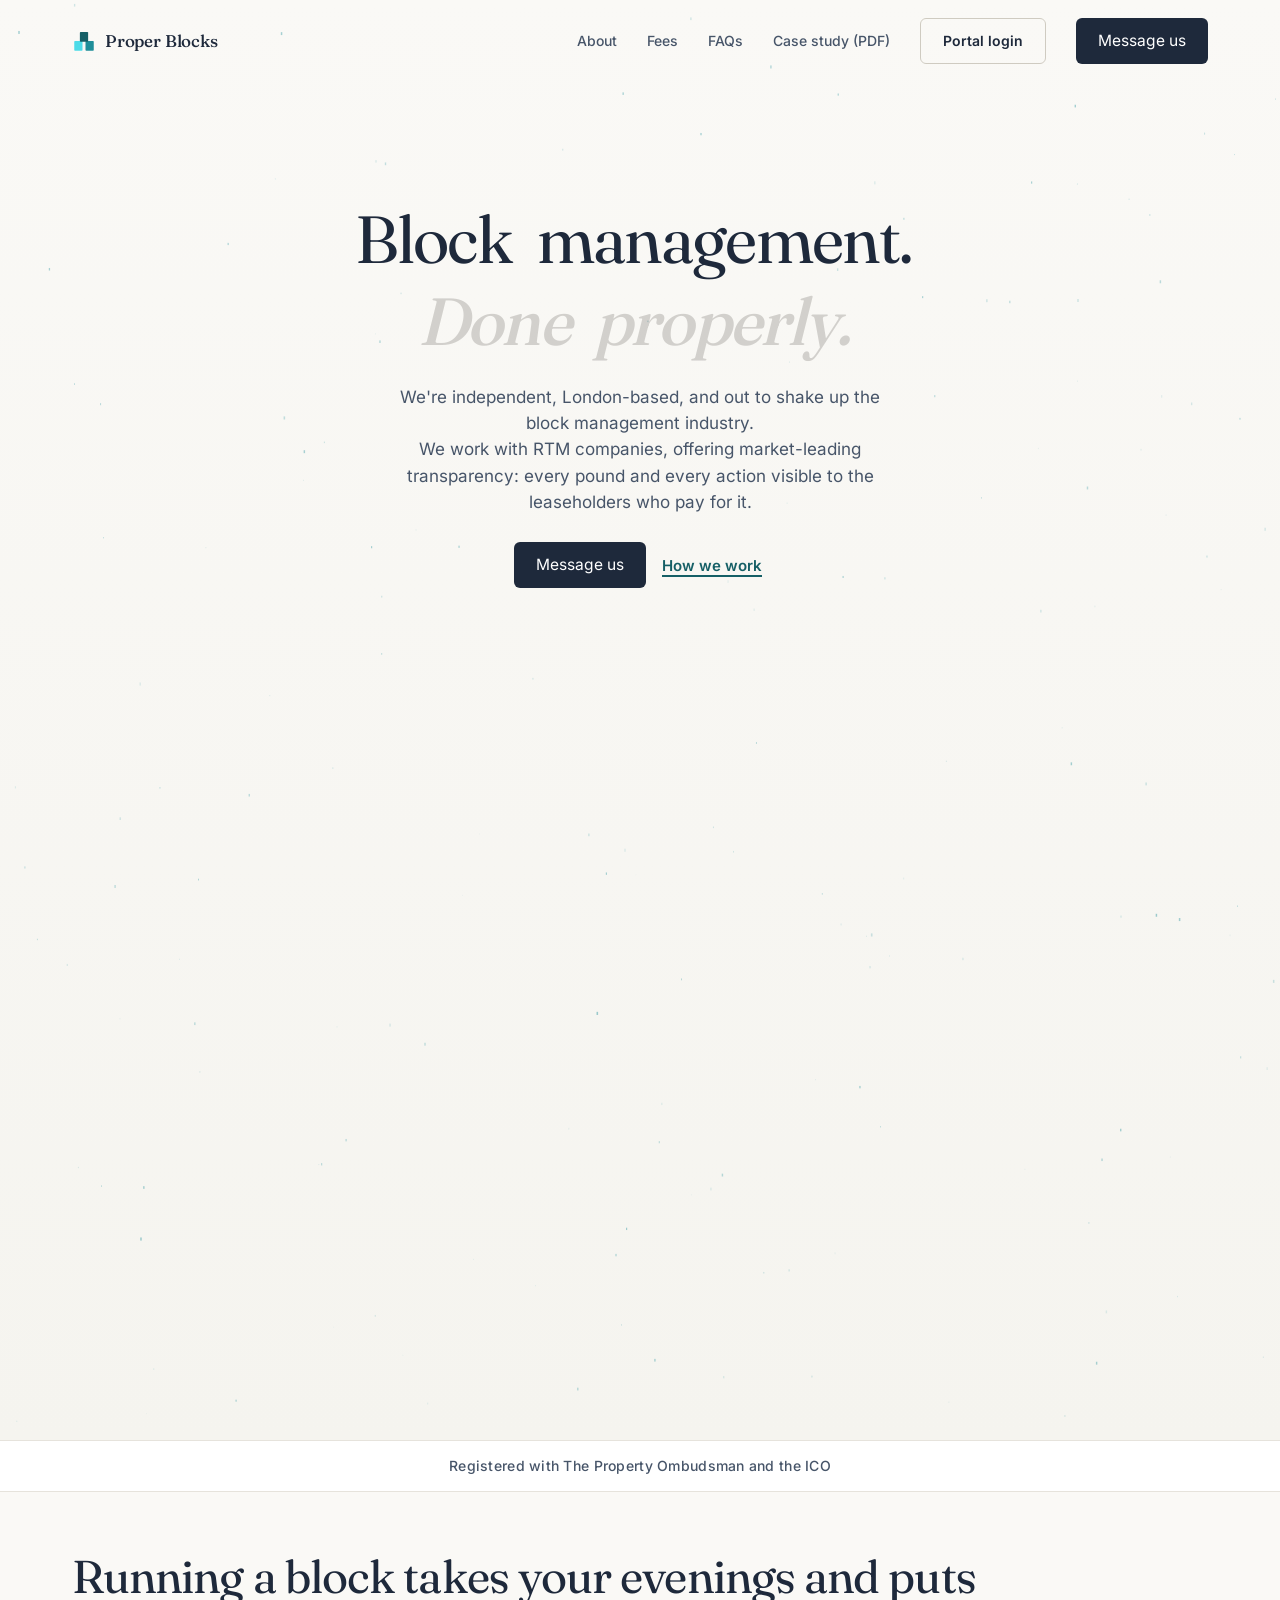
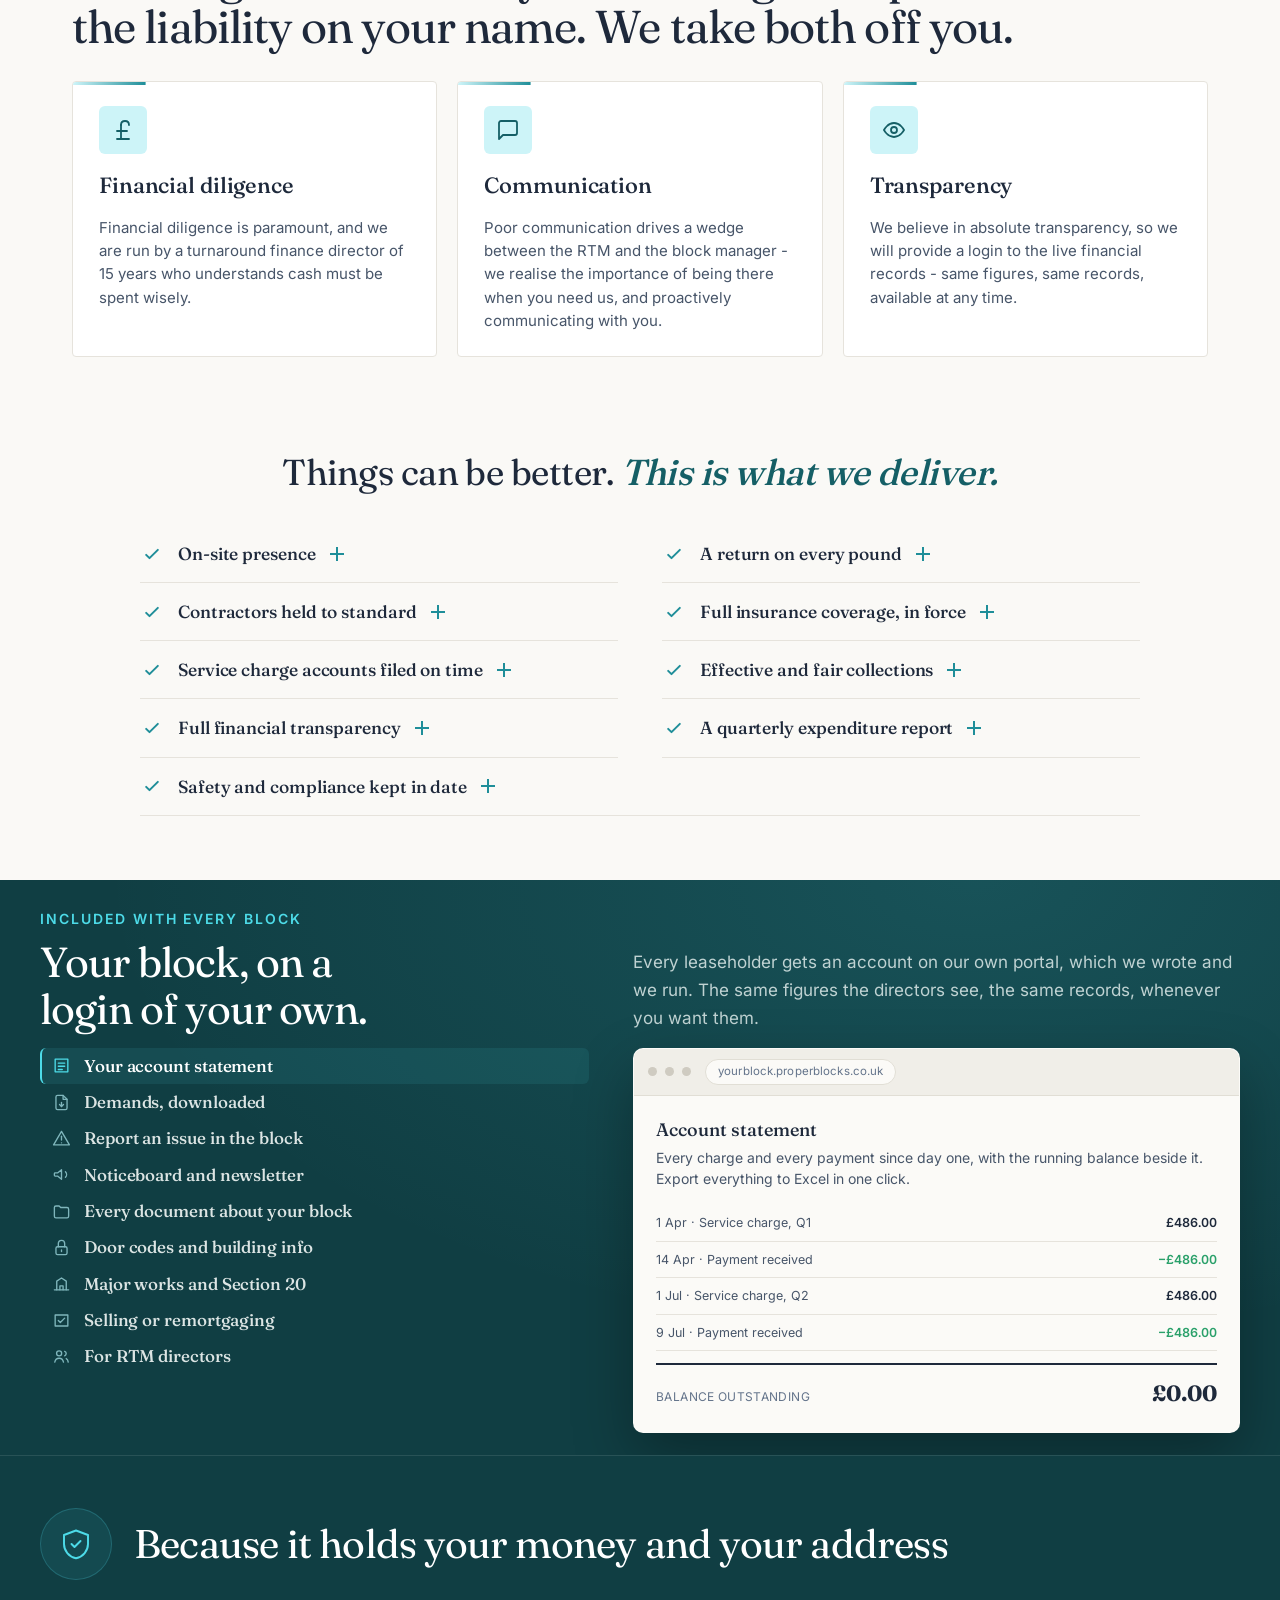
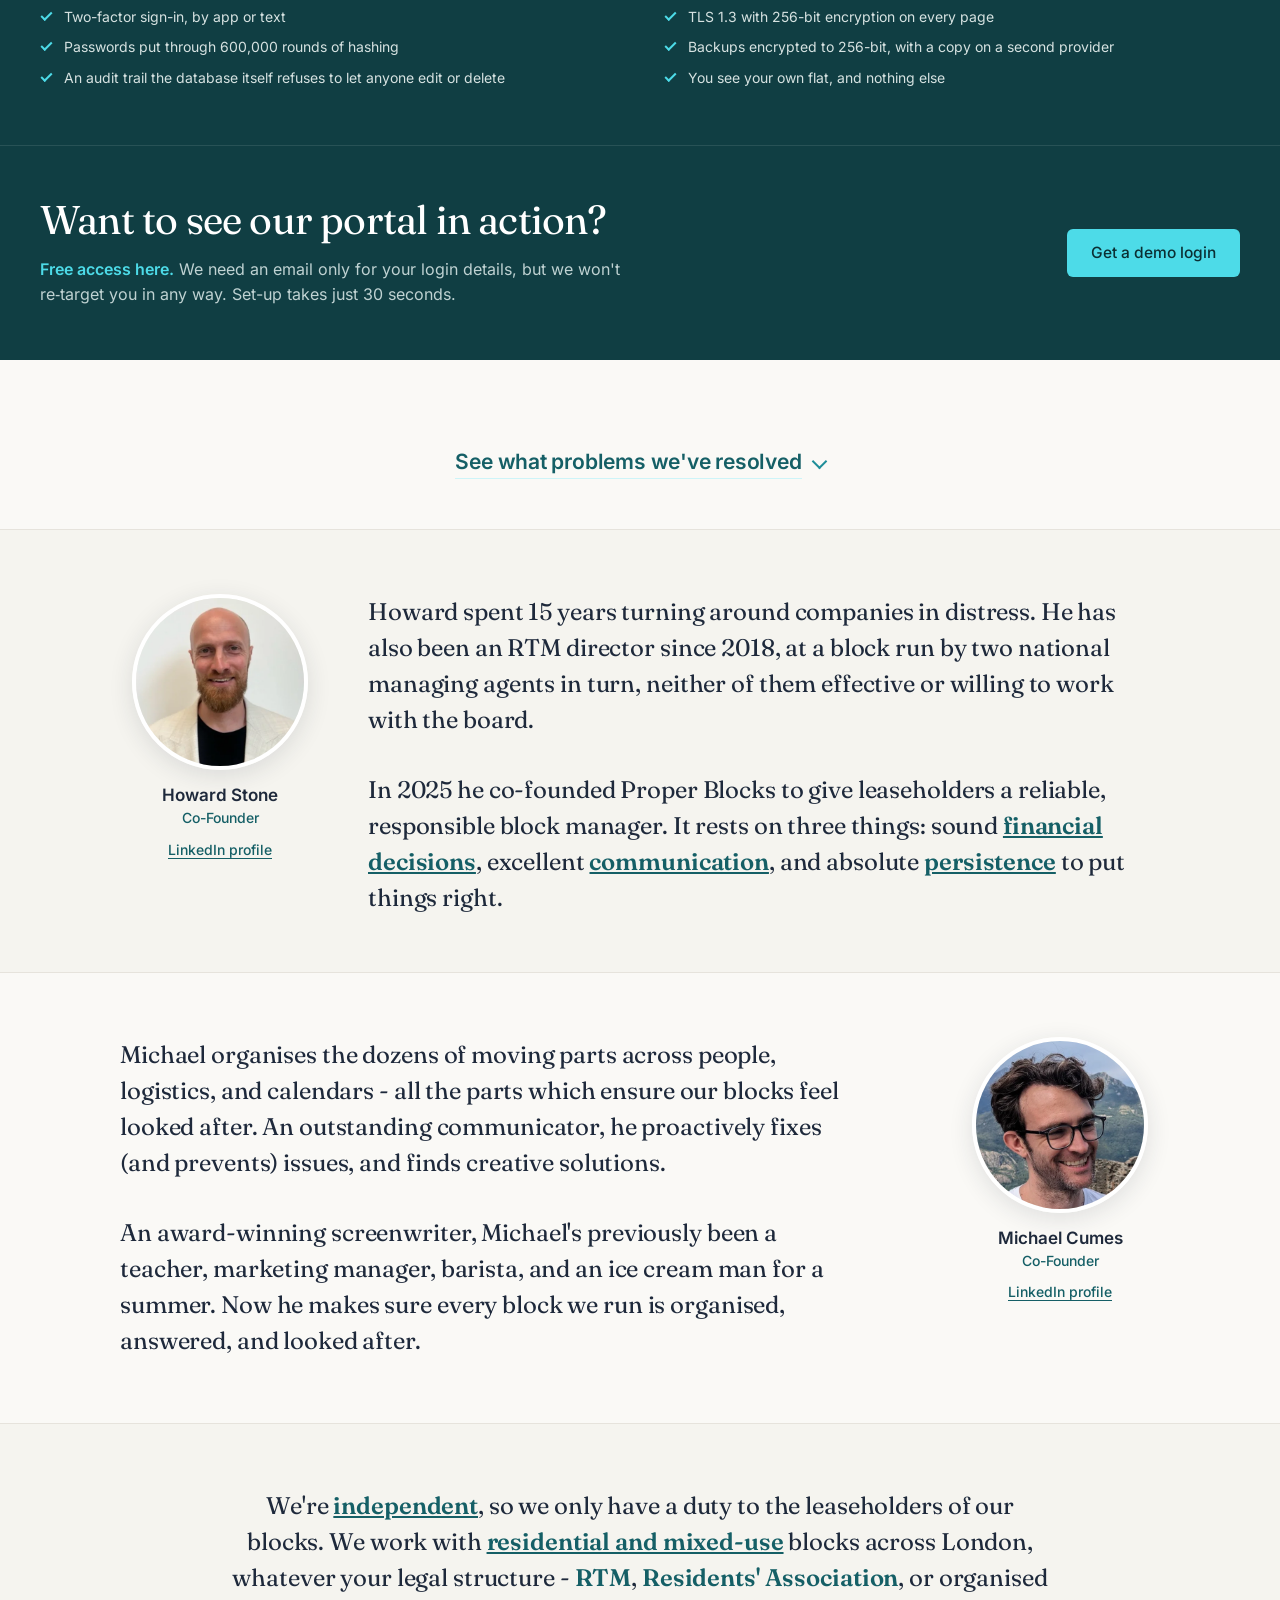
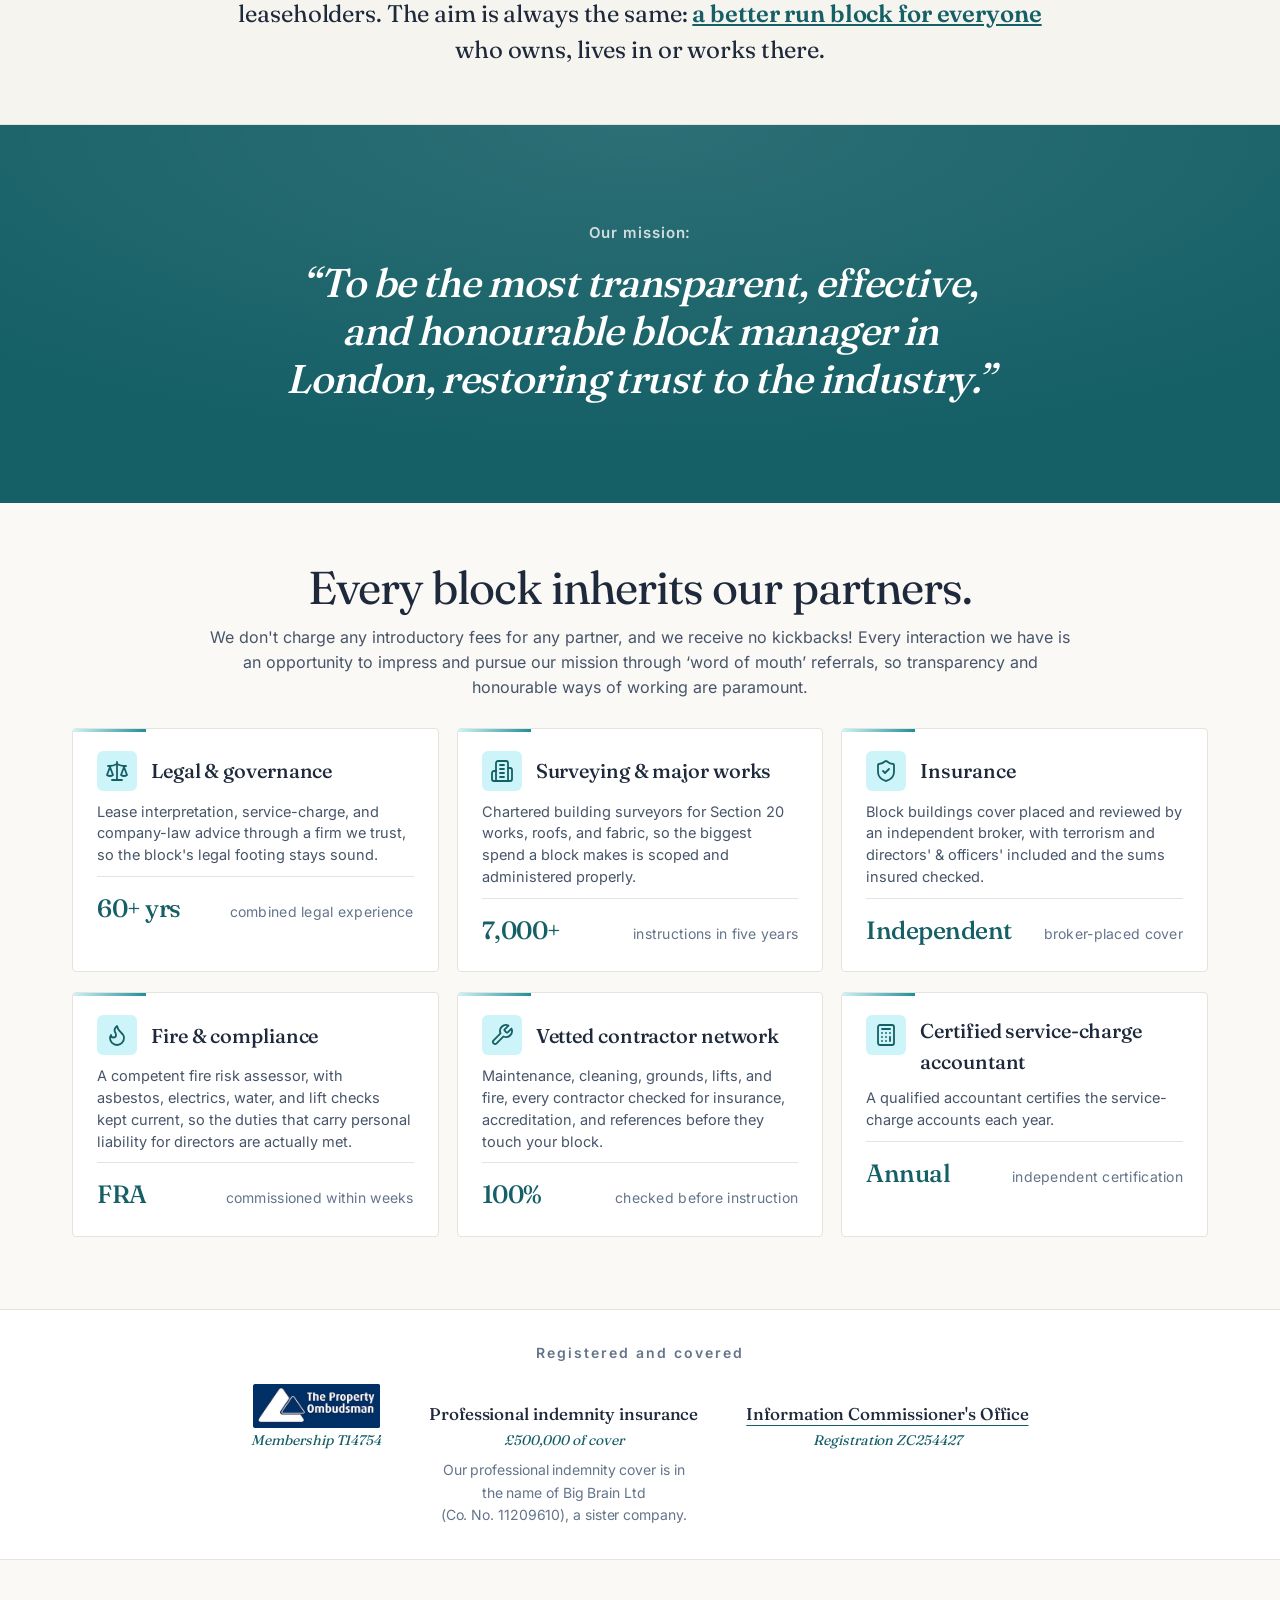
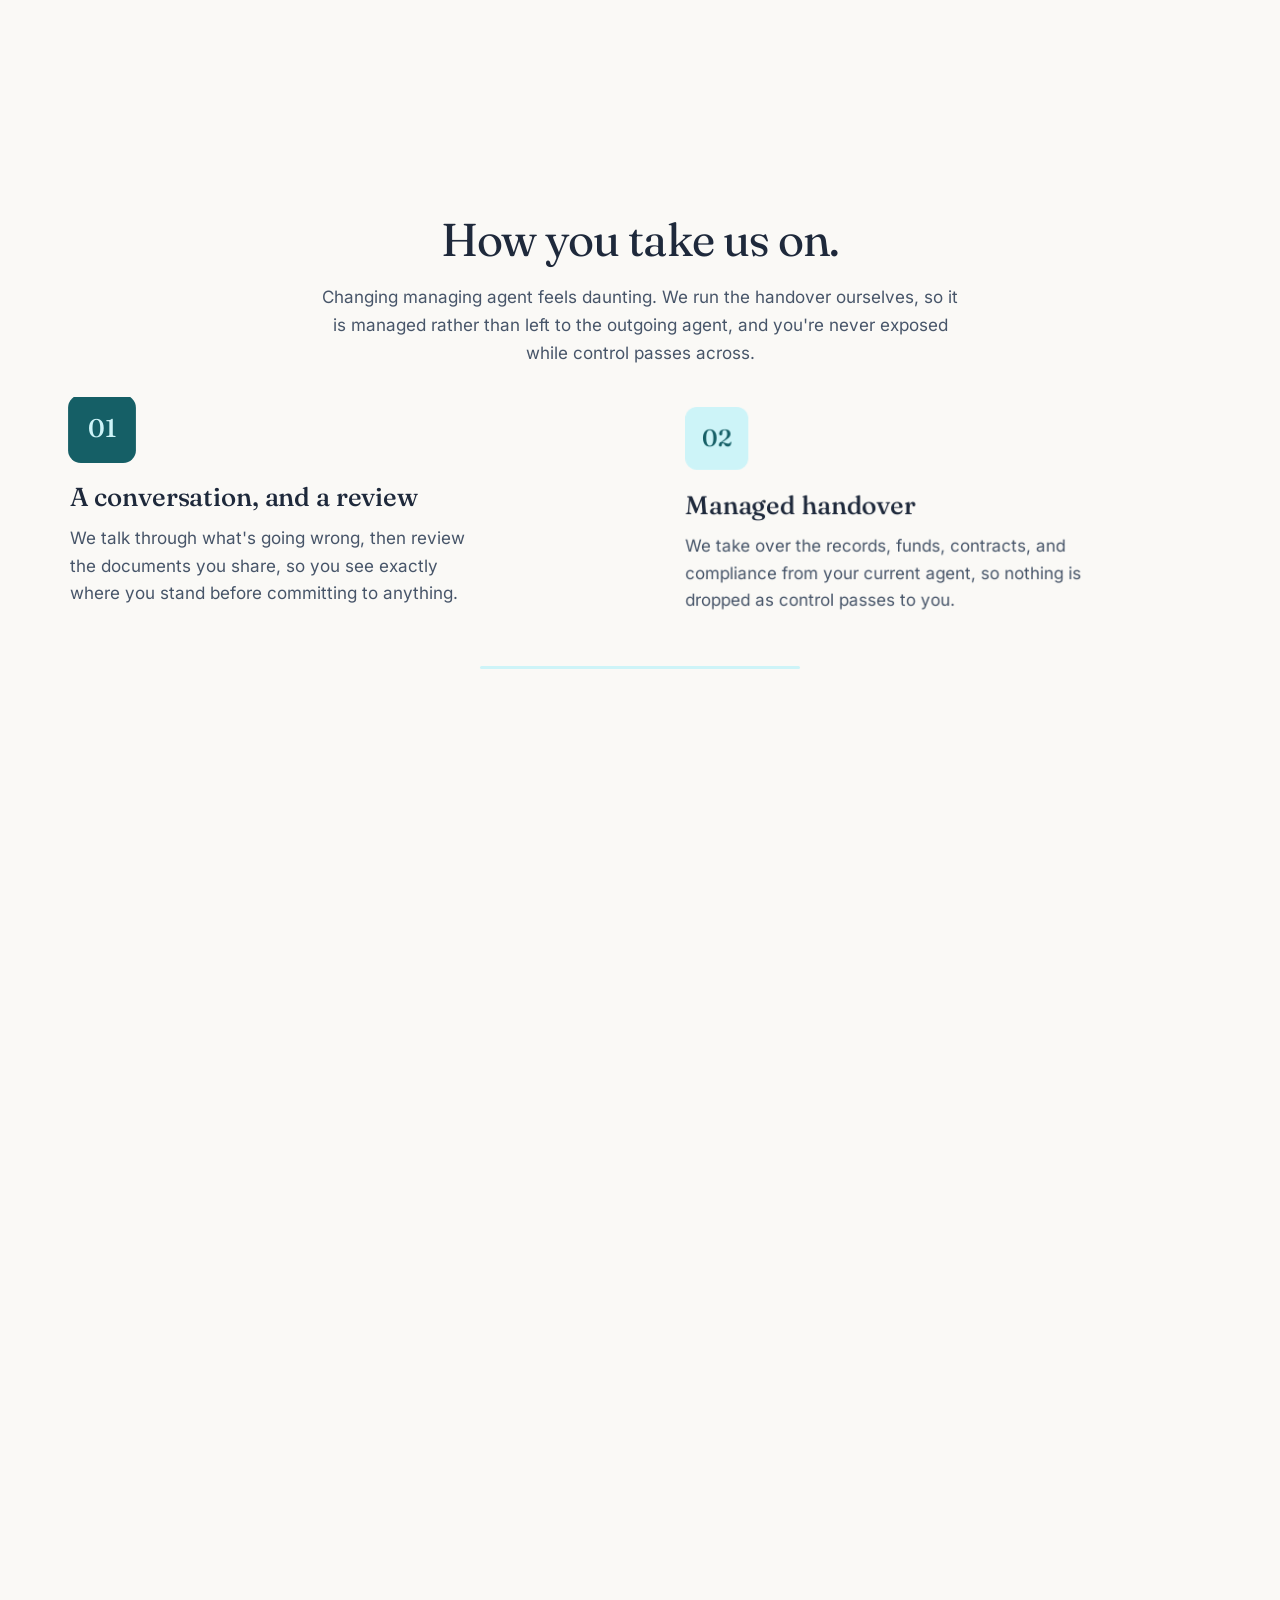
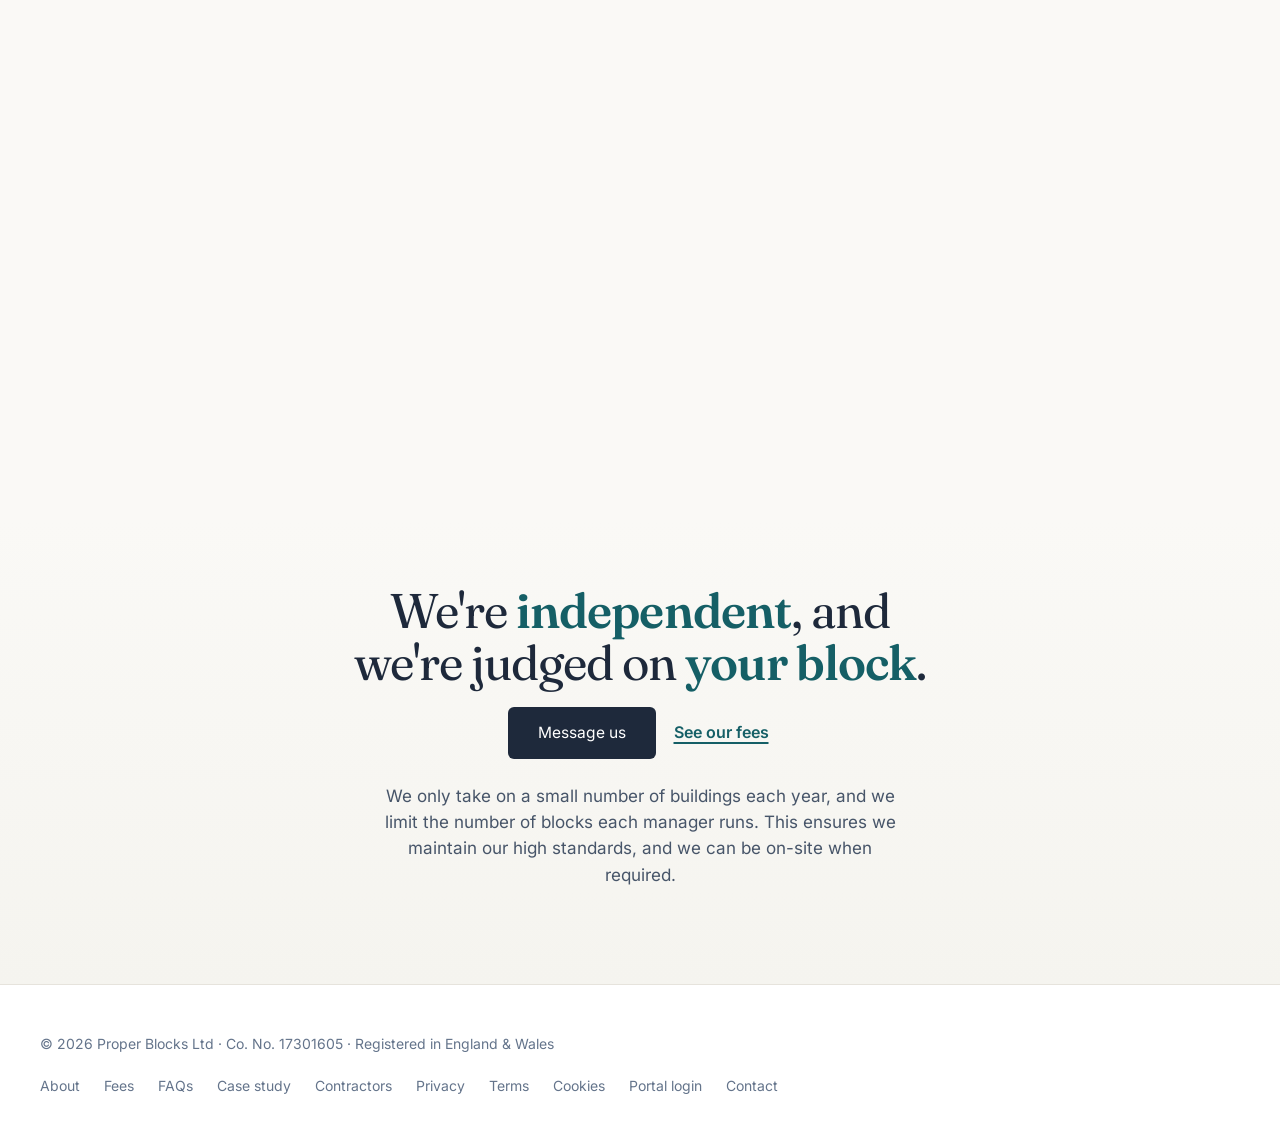
==== commit 45374128: "Homepage: Howard's picks 1b, 2a, 3c plus radius tokens (built from portal PR 77, c9a6fce) Co-Authore" ====
--- a/index.html
+++ b/index.html
@@ -87,6 +87,11 @@
 <style>
 *,*::before,*::after{box-sizing:border-box;margin:0;padding:0}
 :root{
+  /* Radius scale for corners of 12px or more (U-221). */
+  --r-md:12px;
+  --r-lg:14px;
+  --r-xl:18px;
+  --r-pill:999px;
   --bg:#FAF9F6;
   --panel:#FFFFFF;
   --alt:#F5F4EF;
@@ -354,7 +359,7 @@
    needs are in the list itself. */
 .portal-band{background:var(--moss);color:#EDEFEE;padding:56px 32px 60px;position:relative;overflow:hidden}
 .portal-band::before{content:"";position:absolute;inset:0;background:radial-gradient(110% 130% at 76% 0%,rgba(77,219,232,0.13),transparent 62%);pointer-events:none}
-.portal-inner{position:relative;max-width:1200px;margin:0 auto;display:grid;grid-template-columns:minmax(0,0.95fr) minmax(0,1.05fr);grid-template-areas:'head sec' 'feats screen' 'foot foot' 'demo demo';column-gap:44px;row-gap:24px;align-items:start}
+.portal-inner{position:relative;max-width:1200px;margin:0 auto;display:grid;grid-template-columns:minmax(0,0.95fr) minmax(0,1.05fr);grid-template-areas:'head head' 'feats screen';column-gap:44px;row-gap:24px;align-items:start}
 .portal-head{grid-area:head;max-width:640px;align-self:center}
 .portal-eyebrow{font-size:14px;letter-spacing:0.14em;text-transform:uppercase;font-weight:600;color:#4DDBE8;margin:0 0 14px}
 .portal-head h2{font-family:Fraunces,serif;font-weight:400;font-size:clamp(30px,3.4vw,42px);line-height:1.1;letter-spacing:-0.02em;color:#FFFFFF;margin:0 0 16px;text-wrap:balance}
@@ -374,6 +379,7 @@
 .pf:nth-child(6){transition-delay:0.25s}
 .pf:nth-child(7){transition-delay:0.30s}
 .pf:nth-child(8){transition-delay:0.35s}
+.pf:nth-child(9){transition-delay:0.40s}
 .pf:hover{background:rgba(77,219,232,0.05)}
 .pf:hover .pf-label{color:#FFFFFF}
 .pf:focus-visible{outline:2px solid #4DDBE8;outline-offset:2px}
@@ -389,7 +395,7 @@
 .portal-screen.in{opacity:1;transform:none}
 .ps-chrome{display:flex;align-items:center;gap:8px;padding:10px 14px;background:#F0EEE8;border-bottom:1px solid #E1DED5}
 .ps-dot{width:9px;height:9px;border-radius:50%;background:#CFCBC1}
-.ps-url{margin-left:6px;font-size:11.5px;color:var(--ink-3);background:#FBFAF7;border:1px solid #E1DED5;border-radius:20px;padding:3px 12px;letter-spacing:0.01em}
+.ps-url{margin-left:6px;font-size:11.5px;color:var(--ink-3);background:#FBFAF7;border:1px solid #E1DED5;border-radius:var(--r-pill);padding:3px 12px;letter-spacing:0.01em}
 .ps-stage{display:grid;min-height:326px}
 .ps-pane{grid-area:1 / 1;position:relative;padding:20px 22px 22px;opacity:0;visibility:hidden;transform:translateY(10px);transition:opacity 0.5s ease,transform 0.5s cubic-bezier(0.22,1,0.36,1),visibility 0s linear 0.5s}
 .ps-pane.is-on{opacity:1;visibility:visible;transform:none;transition:opacity 0.5s ease,transform 0.5s cubic-bezier(0.22,1,0.36,1),visibility 0s}
@@ -403,7 +409,7 @@
 .pm-bal{display:flex;align-items:baseline;justify-content:space-between;margin-top:12px;padding-top:11px;border-top:2px solid var(--ink)}
 .pm-bal span{font-size:12px;color:var(--ink-3);letter-spacing:0.03em}
 .pm-bal b{font-family:Fraunces,Georgia,serif;font-size:22px;color:var(--ink);font-variant-numeric:tabular-nums}
-.pm-chip{display:inline-flex;align-items:center;gap:6px;font-size:11px;font-weight:600;letter-spacing:0.02em;padding:3px 9px;border-radius:20px;background:var(--copper-light);color:var(--copper-deep)}
+.pm-chip{display:inline-flex;align-items:center;gap:6px;font-size:11px;font-weight:600;letter-spacing:0.02em;padding:3px 9px;border-radius:var(--r-pill);background:var(--copper-light);color:var(--copper-deep)}
 .pm-chip.pm-open{background:#FEF3C7;color:#8A6212}
 .pm-chip.pm-done{background:#DCF3E7;color:#1B6E4A}
 .pm-card{border:1px solid var(--rule);border-radius:7px;padding:12px 14px;margin-bottom:9px;background:#FFFFFF}
@@ -431,9 +437,6 @@
 .pm-form .pm-input{border:1px solid var(--rule-2);border-radius:5px;padding:7px 10px;font-size:12.5px;color:var(--ink)}
 
 /* Security wink. Six plain statements of what actually protects the account. */
-.portal-sec{grid-area:sec;align-self:center;border:1px solid rgba(255,255,255,0.16);border-radius:10px;background:rgba(255,255,255,0.045);padding:18px 22px 20px}
-.portal-sec-label{display:flex;align-items:center;gap:9px;font-size:14px;letter-spacing:0.11em;text-transform:uppercase;font-weight:600;color:#7FB6BC;margin-bottom:13px}
-.portal-sec-label svg{width:16px;height:16px;fill:none;stroke:#4DDBE8;stroke-width:1.8;stroke-linecap:round;stroke-linejoin:round;flex:none}
 .portal-chips{display:flex;flex-direction:column;gap:0}
 .portal-chips li{list-style:none;display:grid;grid-template-columns:14px 1fr;gap:10px;align-items:start;font-size:14px;line-height:1.45;color:#D6E2E1;padding:5px 0;opacity:0;transform:translateY(8px);transition:opacity 0.5s ease,transform 0.5s ease}
 .portal-chips li.in{opacity:1;transform:none}
@@ -443,22 +446,8 @@
 .portal-chips li:nth-child(4){transition-delay:0.18s}
 .portal-chips li:nth-child(5){transition-delay:0.24s}
 .portal-chips li:nth-child(6){transition-delay:0.30s}
-.portal-foot{grid-area:foot;margin-top:4px;padding-top:20px;border-top:1px solid rgba(255,255,255,0.14);display:flex;flex-wrap:wrap;align-items:center;justify-content:space-between;gap:14px 26px}
-.portal-foot p{font-size:14px;line-height:1.6;color:#A9C0C0;max-width:660px}
-.portal-foot .btn{background:transparent;color:#4DDBE8;border:1.5px solid #4DDBE8;font-weight:500;min-height:48px;padding:0 24px;justify-content:center}
-.portal-foot .btn:hover{background:rgba(77,219,232,0.12);color:#FFFFFF}
-/* "Try it on an example block": the demo-account panel under the Portal band's
-   footer (approved mock-up, 13 Oct 2026). It reveals with the band like its
-   siblings: the scroll-reveal puts .in on every direct child of .portal-inner. */
-.portal-demo{grid-area:demo;border:1px solid rgba(255,255,255,0.16);border-radius:10px;background:rgba(255,255,255,0.045);padding:22px 26px;display:flex;flex-wrap:wrap;align-items:center;justify-content:space-between;gap:16px 32px;opacity:0;transform:translateY(12px);transition:opacity 0.6s ease,transform 0.6s cubic-bezier(0.22,1,0.36,1)}
-.portal-demo.in{opacity:1;transform:none}
-.portal-demo h3{font-family:Fraunces,serif;font-weight:400;font-size:24px;line-height:1.2;color:#FFFFFF;margin:0 0 8px}
-.portal-demo p{font-size:14.5px;line-height:1.6;color:#BFD2D2;max-width:640px;margin:0}
-.portal-demo .free{color:#4DDBE8;font-weight:600}
-.portal-demo .btn{background:#4DDBE8;color:#0B2F33;border-color:#4DDBE8;font-weight:500;min-height:48px;padding:0 24px;justify-content:center}
-.portal-demo .btn:hover{background:#7FE7F0;border-color:#7FE7F0;box-shadow:none}
 @media (max-width:980px){
-  .portal-inner{grid-template-columns:1fr;grid-template-areas:'head' 'screen' 'feats' 'sec' 'foot' 'demo';row-gap:26px}
+  .portal-inner{grid-template-columns:1fr;grid-template-areas:'head' 'screen' 'feats';row-gap:26px}
   .portal-head{max-width:none}
 }
 @media (max-width:640px){
@@ -527,7 +516,16 @@
 .casework-body{display:flex;flex-direction:column;gap:32px;padding-top:8px}
 .casework-stack-inner{max-width:1080px;margin:0 auto;display:flex;flex-direction:column;gap:32px}
 .casework-head{position:sticky;top:16px;z-index:3;background:var(--bg);padding:10px 0 14px;margin-bottom:10px}
-.case-stack-card{position:sticky;top:calc(var(--case-top) + var(--stack-idx) * 24px);background:var(--panel);border:1px solid var(--rule);border-radius:18px;padding:44px 44px 40px;box-shadow:0 24px 48px -16px rgba(31,27,23,0.18),0 6px 14px -6px rgba(31,27,23,0.08);transition:transform 0.4s ease}
+.case-stack-card{position:sticky;top:calc(var(--case-top) + var(--stack-idx) * 24px);background:var(--panel);border:1px solid var(--rule);border-radius:var(--r-xl);padding:44px 44px 40px;box-shadow:0 24px 48px -16px rgba(31,27,23,0.18),0 6px 14px -6px rgba(31,27,23,0.08);transition:transform 0.4s ease}
+/* The second action beside a section's one button, as a plain link (U-220; Howard, 25 Oct 2026 picker: "One button, with the second action as a plain text link"). */
+.text-link{display:inline-flex;align-items:center;min-height:44px;padding:0 4px;font-size:15px;font-weight:600;color:var(--copper-deep);text-decoration:underline;text-decoration-thickness:1.5px;text-underline-offset:4px}
+.text-link:hover{color:var(--ink)}
+.text-link:focus-visible{outline:2px solid var(--copper-deep);outline-offset:3px;border-radius:3px}
+.cta-band .text-link{font-size:16px}
+/* Continuous corners where the browser can draw them (Chrome and Edge 139+); others keep the plain radius (U-221). */
+@supports (corner-shape: squircle){
+  .case-stack-card,.jstep-num,.msg-modal-card,.ps-url,.pm-chip{corner-shape:squircle}
+}
 .case-stack-eyebrow{font-family:Inter,sans-serif;font-size:14px;letter-spacing:0.14em;text-transform:uppercase;color:var(--copper-deep);font-weight:600;margin-bottom:28px}
 .case-stack-grid{display:grid;grid-template-columns:1fr 1fr;gap:48px;align-items:center}
 
@@ -555,7 +553,7 @@
   .casework-stack{padding:32px 16px 28px}
   .casework-stack-inner{gap:24px}
   .casework-stack{--case-top:92px}
-  .case-stack-card{padding:28px 24px 26px;top:calc(var(--case-top) + var(--stack-idx) * 18px);border-radius:14px}
+  .case-stack-card{padding:28px 24px 26px;top:calc(var(--case-top) + var(--stack-idx) * 18px);border-radius:var(--r-lg)}
   .casework-head{top:8px}
   .case-stack-grid{grid-template-columns:1fr;gap:24px}
   .case-sign{padding:32px 20px 26px;min-height:0}
@@ -628,7 +626,7 @@
 .journey-head{max-width:1120px;margin:0 auto;padding:64px 32px 0;text-align:center}
 .journey-track{list-style:none;display:flex;flex-wrap:wrap;justify-content:center;gap:28px;padding:24px 32px 56px;margin:0}
 .jstep{position:relative;flex:0 0 clamp(280px,30%,360px);display:flex;flex-direction:column;gap:16px}
-.jstep-num{width:64px;height:64px;border-radius:12px;background:var(--copper-light);display:flex;align-items:center;justify-content:center;font-family:Fraunces,serif;font-size:24px;font-weight:500;color:var(--copper-deep);font-variant-numeric:tabular-nums;transition:background 0.45s ease,color 0.45s ease,transform 0.45s cubic-bezier(0.22,1,0.36,1)}
+.jstep-num{width:64px;height:64px;border-radius:var(--r-md);background:var(--copper-light);display:flex;align-items:center;justify-content:center;font-family:Fraunces,serif;font-size:24px;font-weight:500;color:var(--copper-deep);font-variant-numeric:tabular-nums;transition:background 0.45s ease,color 0.45s ease,transform 0.45s cubic-bezier(0.22,1,0.36,1)}
 .jstep.active .jstep-num{background:var(--copper-deep);color:var(--copper-light);transform:scale(1.06)}
 .jstep-body h3{font-family:Fraunces,serif;font-weight:500;font-size:clamp(21px,2.2vw,26px);letter-spacing:-0.005em;color:var(--ink);margin-bottom:8px}
 .jstep-body p{font-size:clamp(15.5px,1.4vw,17px);color:var(--ink-2);line-height:1.62;max-width:38ch}
@@ -672,7 +670,7 @@
 .msg-modal{position:fixed;inset:0;z-index:200;display:none;align-items:center;justify-content:center;padding:20px}
 .msg-modal[aria-hidden="false"]{display:flex}
 .msg-modal-overlay{position:absolute;inset:0;background:rgba(16,62,67,0.55);backdrop-filter:blur(4px);cursor:pointer}
-.msg-modal-card{position:relative;background:var(--panel);border-radius:12px;max-width:560px;width:100%;max-height:calc(100vh - 40px);overflow-y:auto;scrollbar-width:thin;scrollbar-color:var(--ink-3) transparent;padding:32px 32px 28px;box-shadow:0 24px 60px -10px rgba(16,62,67,0.35),0 8px 24px -4px rgba(16,62,67,0.18);font-family:Inter,sans-serif}
+.msg-modal-card{position:relative;background:var(--panel);border-radius:var(--r-md);max-width:560px;width:100%;max-height:calc(100vh - 40px);overflow-y:auto;scrollbar-width:thin;scrollbar-color:var(--ink-3) transparent;padding:32px 32px 28px;box-shadow:0 24px 60px -10px rgba(16,62,67,0.35),0 8px 24px -4px rgba(16,62,67,0.18);font-family:Inter,sans-serif}
 .msg-modal-close{position:absolute;top:28px;right:20px;width:44px;height:44px;border:none;background:transparent;font-size:28px;line-height:1;color:var(--ink-3);cursor:pointer;border-radius:8px;transition:background 0.15s ease,color 0.15s ease;display:flex;align-items:center;justify-content:center}
 .msg-modal-close:hover{background:var(--alt);color:var(--ink)}
 .msg-modal-close:focus-visible{outline:2px solid var(--copper-deep);outline-offset:2px}
@@ -759,7 +757,6 @@
 .dm-again{margin-top:14px;text-align:center}
 .dm-again button{background:none;border:0;padding:10px 12px;min-height:44px;font:inherit;font-size:14px;color:var(--copper-deep);text-decoration:underline;text-underline-offset:3px;cursor:pointer}
 .dm-sent-when{display:block;margin-top:4px}
-.portal-demo h3{text-wrap:balance}
 @media (max-width:600px){.dm-form input[type=text],.dm-form input[type=email],.dm-form select{font-size:16px}}
 
 /* Footer */
@@ -829,14 +826,32 @@
   .partners-grid .pillar p{font-size:14.5px;line-height:1.5}
   .partners-grid .pillar .stat{padding-top:12px}
 }
-/* The portal band in two screens: the portal itself, then its security, the directors' extras and the demo. */
-.portal-band--more{padding-top:12px}
-.portal-band--more::before{display:none}
-.portal-inner--more{grid-template-areas:'sec foot' 'sec demo';align-items:start}
-.portal-inner--more .portal-sec{align-self:start}
-.portal-inner--more .portal-foot{margin-top:0;padding-top:0;border-top:0;align-self:start}
+/* Under the portal tour, one idea per band (U-220; Howard, 25 Oct 2026 picker: "Two bands, and the directors' extras join the portal tour"): the safeguards, then the demo. */
+.portal-band--safe,.portal-band--demo{padding:52px 32px}
+.portal-band--safe::before,.portal-band--demo::before{display:none}
+.portal-band--safe{border-top:1px solid rgba(255,255,255,0.10)}
+.portal-band--demo{border-top:1px solid rgba(255,255,255,0.10)}
+.portal-one{position:relative;max-width:1200px;margin:0 auto}
+.portal-one-head{display:flex;align-items:center;gap:22px;margin-bottom:22px}
+.portal-one-ic{flex:none;display:flex;align-items:center;justify-content:center;width:72px;height:72px;border-radius:50%;background:rgba(77,219,232,0.08);border:1px solid rgba(77,219,232,0.22)}
+.portal-one-ic svg{width:36px;height:36px;fill:none;stroke:#4DDBE8;stroke-width:1.3;stroke-linecap:round;stroke-linejoin:round}
+.portal-one-h{font-family:Fraunces,serif;font-weight:400;font-size:clamp(28px,3.2vw,40px);line-height:1.12;letter-spacing:-0.02em;color:#FFFFFF;margin:0;text-wrap:balance}
+.portal-band--safe .portal-chips{display:grid;grid-template-columns:1fr 1fr;column-gap:48px}
+.portal-one-row{display:flex;flex-wrap:wrap;align-items:center;justify-content:space-between;gap:20px 40px}
+.portal-one-p{font-size:16px;line-height:1.6;color:#BFD2D2;max-width:640px;margin:14px 0 0}
+.portal-one-p .free{color:#4DDBE8;font-weight:600}
+.portal-band--demo .btn{background:#4DDBE8;color:#0B2F33;border-color:#4DDBE8;font-weight:500;min-height:48px;padding:0 24px;justify-content:center}
+.portal-band--demo .btn:hover{background:#7FE7F0;border-color:#7FE7F0;box-shadow:none}
+.portal-one-acts{display:flex;flex-wrap:wrap;align-items:center;gap:8px 20px}
+.portal-band--demo .text-link{color:#4DDBE8}
+.portal-band--demo .text-link:hover{color:#FFFFFF}
+.portal-band--demo .text-link:focus-visible{outline-color:#4DDBE8}
+.portal-login-phone{display:none}
+@media (max-width:520px){.portal-login-phone{display:inline-flex}}
+@media (max-width:860px){.portal-one-ic{display:none}.portal-band--safe .portal-chips{display:flex}}
+@media (max-width:640px){.portal-band--safe,.portal-band--demo{padding:44px 20px}}
 @media (min-width:981px){
-  .portal-band:not(.portal-band--more){padding:28px 32px 22px}
+  #portal{padding:28px 32px 22px}
   #portal .portal-inner{grid-template-areas:'head head' 'feats screen';row-gap:16px}
   #portal .portal-head{max-width:none;display:grid;grid-template-columns:minmax(0,0.95fr) minmax(0,1.05fr);column-gap:44px;align-items:end}
   #portal .portal-eyebrow{grid-column:1;margin-bottom:10px}
@@ -846,15 +861,13 @@
 }
 @media (max-width:980px){
   #portal .portal-inner{grid-template-areas:'head' 'screen' 'feats'}
-  .portal-inner--more{grid-template-columns:1fr;grid-template-areas:'sec' 'foot' 'demo'}
-  .portal-band--more{padding-top:0}
 }
 </style>
 <noscript>
 <style>
 /* If JavaScript is disabled the reveal animations never fire, so make sure
    the elements that start at opacity:0 are visible by default. */
-.hero-pillars,.hero .lede,.hero-ctas,.trust-creds .c,.section-head p,.pillar,.jstep,.section-head h2 .w,.portal-demo{
+.hero-pillars,.hero .lede,.hero-ctas,.trust-creds .c,.section-head p,.pillar,.jstep,.section-head h2 .w,.portal-chips li,.pf,.portal-screen{
   opacity:1 !important;transform:none !important
 }
 /* The unravel wordmark is clipped away until the scroll handler steps it
@@ -899,7 +912,7 @@
       <p class="lede" id="hero-lede">We're independent, London-based, and out to shake up the block management industry.<br>We work with RTM companies, offering market-leading transparency: every pound and every action visible to the leaseholders who pay for it.</p>
       <div class="hero-ctas" id="hero-ctas">
         <button type="button" class="btn btn-primary js-open-message-modal">Message us</button>
-        <a href="#approach" class="btn btn-ghost">How we work</a>
+        <a href="#approach" class="text-link">How we work</a>
       </div>
     </div>
     <div class="unravel hero-unravel" id="unravel" aria-label="Proper Blocks">
@@ -1038,6 +1051,10 @@
         <button type="button" class="pf" role="tab" id="pf-pack" aria-controls="ps-pack" aria-selected="false" tabindex="-1">
           <span class="pf-ic" aria-hidden="true"><svg viewBox="0 0 24 24"><path d="M4 5h16v14H4z"/><path d="m8 12 2.5 2.5L16 9"/></svg></span>
           <span class="pf-label">Selling or remortgaging</span>
+        </button>
+        <button type="button" class="pf" role="tab" id="pf-directors" aria-controls="ps-directors" aria-selected="false" tabindex="-1">
+          <span class="pf-ic" aria-hidden="true"><svg viewBox="0 0 24 24"><circle cx="9" cy="8" r="3.2"/><path d="M3.5 19c.7-3 2.9-4.8 5.5-4.8s4.8 1.8 5.5 4.8"/><path d="M16 5.5a3 3 0 0 1 0 5.6M18 14.6c1.3.7 2.2 2.2 2.5 4.4"/></svg></span>
+          <span class="pf-label">For RTM directors</span>
         </button>
       </div>
 
@@ -1119,37 +1136,48 @@
             <div class="pm-tick"><svg viewBox="0 0 24 24"><path d="m5 13 4 4L19 7"/></svg><span>Insurance and certificates attached</span></div>
             <div class="pm-tick"><svg viewBox="0 0 24 24"><path d="m5 13 4 4L19 7"/></svg><span>Pack issued to your solicitor</span></div>
           </div>
+          <div class="ps-pane" id="ps-directors" role="tabpanel" aria-labelledby="pf-directors" tabindex="0">
+            <div class="ps-title">For RTM directors</div>
+            <p class="ps-cap">See who owes what, control of who can see which page, board meetings minuted, and every safety and compliance date held with the date it has to be done again.</p>
+            <div class="pm-row"><span>Flat 4 &middot; Service charge, Q2</span><span class="pm-chip pm-open">Overdue</span></div>
+            <div class="pm-row"><span>Board meeting, 12 Sep</span><span class="pm-chip pm-done">Minuted</span></div>
+            <div class="pm-row"><span>Fire risk assessment</span><b>Due again 14 Mar</b></div>
+            <div class="pm-row"><span>Insurance schedule page</span><b>Directors only</b></div>
+          </div>
         </div>
       </div>
   </div>
 </section>
 
-<!-- The portal's security, the directors' extras and the demo: the second screen of the band (U-214, 25 Oct 2026). -->
-<section class="portal-band portal-band--more" id="portal-more" aria-label="How the portal keeps your records safe">
-  <div class="portal-inner portal-inner--more" data-reveal-children>
-    <div class="portal-sec">
-      <p class="portal-sec-label"><svg viewBox="0 0 24 24" aria-hidden="true"><path d="M12 3 4 6v6c0 4.5 3.2 8.4 8 9.5 4.8-1.1 8-5 8-9.5V6z"/><path d="m9 12 2 2 4-4"/></svg>Because it holds your money and your address</p>
-      <ul class="portal-chips" data-reveal-children>
-        <li>Two-factor sign-in, by app or text</li>
-        <li>TLS 1.3 with 256-bit encryption on every page</li>
-        <li>Passwords put through 600,000 rounds of hashing</li>
-        <li>Backups encrypted to 256-bit, with a copy on a second provider</li>
-        <li>An audit trail the database itself refuses to let anyone edit or delete</li>
-        <li>You see your own flat, and nothing else</li>
-      </ul>
+<!-- The portal's safeguards, then its demo: one idea per band (U-220; Howard, 25 Oct 2026 picker: "Two bands, and the directors' extras join the portal tour").
+     The directors' extras are the ninth feature in the portal tour above. Portal login is in the header on wider screens;
+     up to 520px the header drops it (phone top bar note above), so it shows here as a text link. -->
+<section class="portal-band portal-band--safe" id="portal-safe" aria-labelledby="portal-safe-h">
+  <div class="portal-one" data-reveal-children>
+    <div class="portal-one-head">
+      <span class="portal-one-ic" aria-hidden="true"><svg viewBox="0 0 24 24"><path d="M12 3 4 6v6c0 4.5 3.2 8.4 8 9.5 4.8-1.1 8-5 8-9.5V6z"/><path d="m9 12 2 2 4-4"/></svg></span>
+      <h2 class="portal-one-h" id="portal-safe-h">Because it holds your money and your address</h2>
     </div>
-
-    <div class="portal-foot">
-      <p>RTM Directors receive further privileges: see who owes what, control of who can see which page, board meetings minuted, and every safety and compliance date held with the date it has to be done again.</p>
-      <a href="https://dennishouse.properblocks.co.uk" class="btn">Portal login</a>
+    <ul class="portal-chips" data-reveal-children>
+      <li>Two-factor sign-in, by app or text</li>
+      <li>TLS 1.3 with 256-bit encryption on every page</li>
+      <li>Passwords put through 600,000 rounds of hashing</li>
+      <li>Backups encrypted to 256-bit, with a copy on a second provider</li>
+      <li>An audit trail the database itself refuses to let anyone edit or delete</li>
+      <li>You see your own flat, and nothing else</li>
+    </ul>
+  </div>
+</section>
+
+<section class="portal-band portal-band--demo" id="portal-demo" aria-labelledby="portal-demo-h">
+  <div class="portal-one portal-one-row" data-reveal-children>
+    <div>
+      <h2 class="portal-one-h" id="portal-demo-h">Want to see our portal in action?</h2>
+      <p class="portal-one-p"><span class="free">Free access here.</span> We need an email only for your login details, but we won't re&#8209;target you in any way. Set-up takes just 30 seconds.</p>
     </div>
-
-    <div class="portal-demo">
-      <div>
-        <h3>Want to see our portal in action?</h3>
-        <p><span class="free">Free access here.</span> We need an email only for your login details, but we won't re&#8209;target you in any way. Set-up takes just 30 seconds.</p>
-      </div>
+    <div class="portal-one-acts">
       <button type="button" class="btn btn-primary js-open-demo-modal">Get a demo login</button>
+      <a href="https://dennishouse.properblocks.co.uk" class="text-link portal-login-phone">Portal login</a>
     </div>
   </div>
 </section>
@@ -1464,7 +1492,7 @@
     <h2>We're <strong>independent</strong>, and we're judged on <strong>your block</strong>.</h2>
     <div class="cta-row">
       <button type="button" class="btn btn-primary btn-lg js-open-message-modal">Message us</button>
-      <a href="/fees/" class="btn btn-ghost btn-lg">See our fees</a>
+      <a href="/fees/" class="text-link">See our fees</a>
     </div>
     <p>We only take on a small number of buildings each year, and we limit the number of blocks each manager runs. This ensures we maintain our high standards, and we can be on-site when required.</p>
   </div>
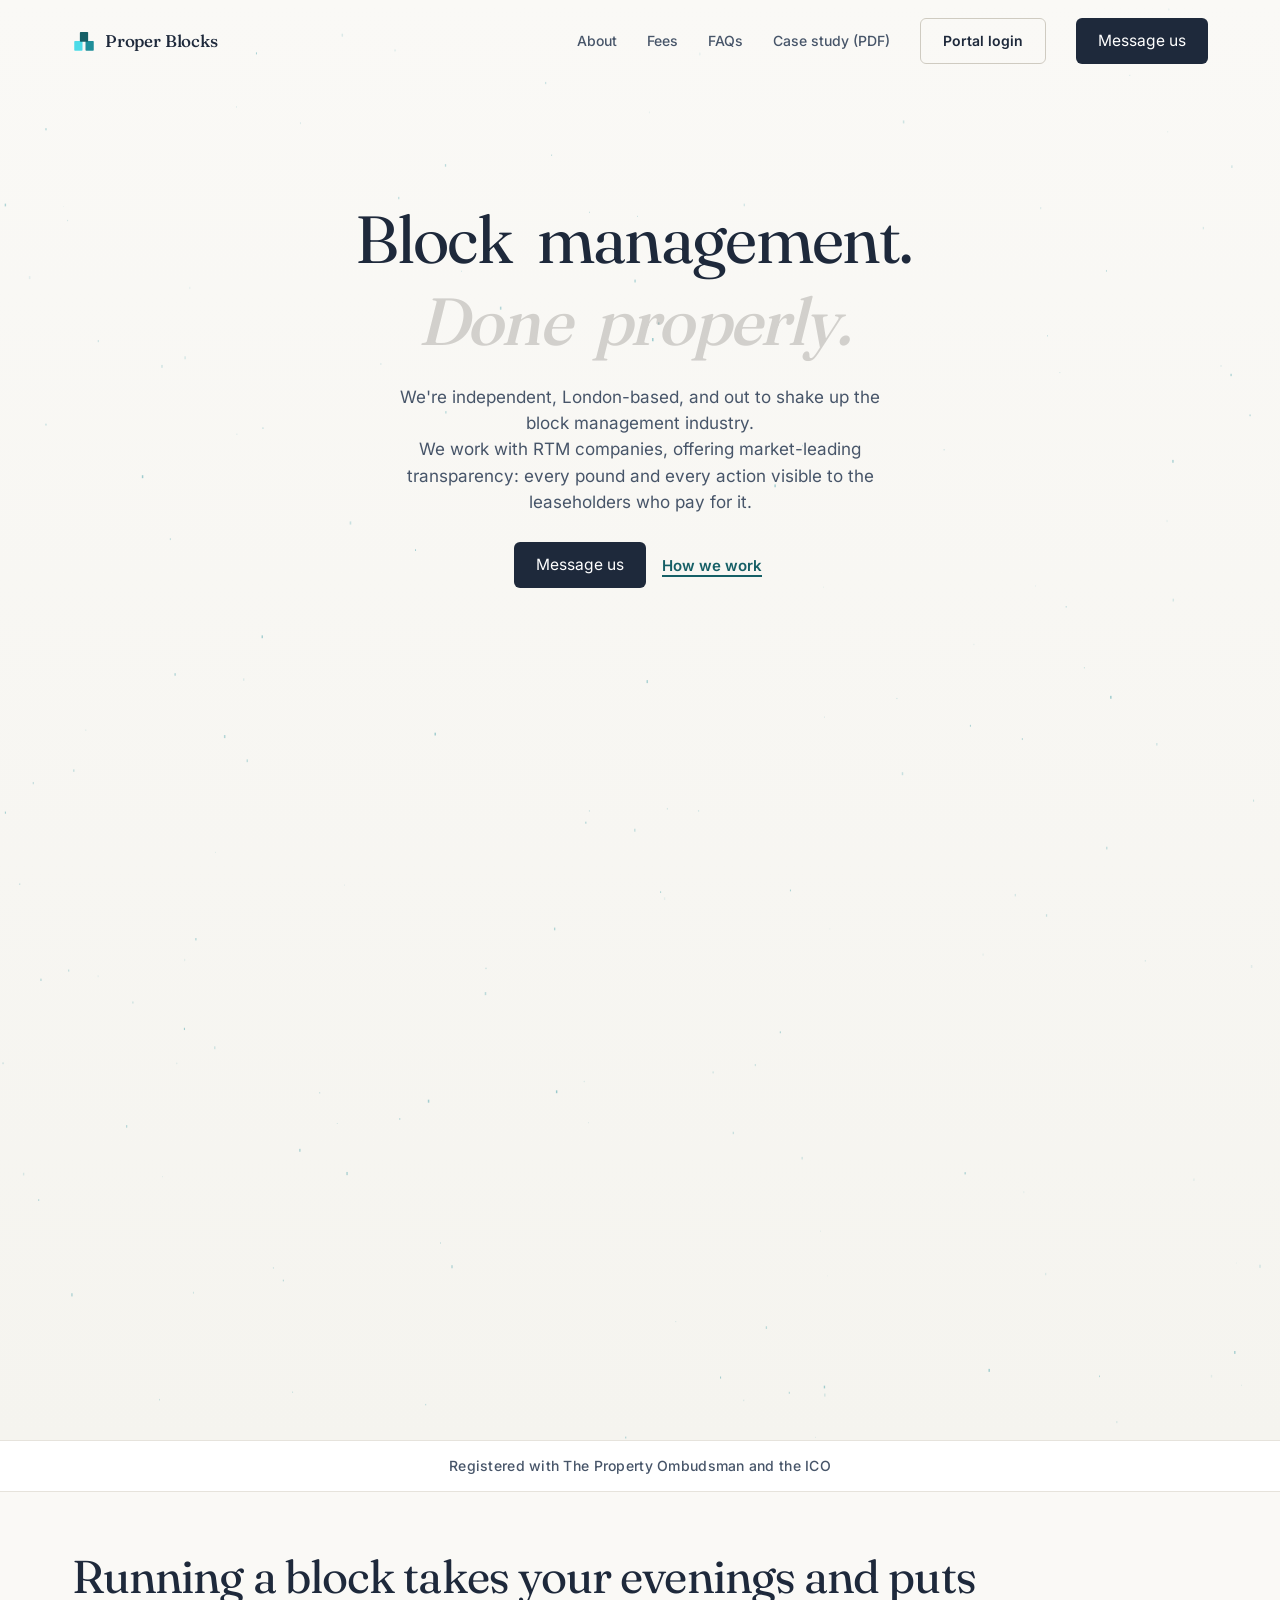
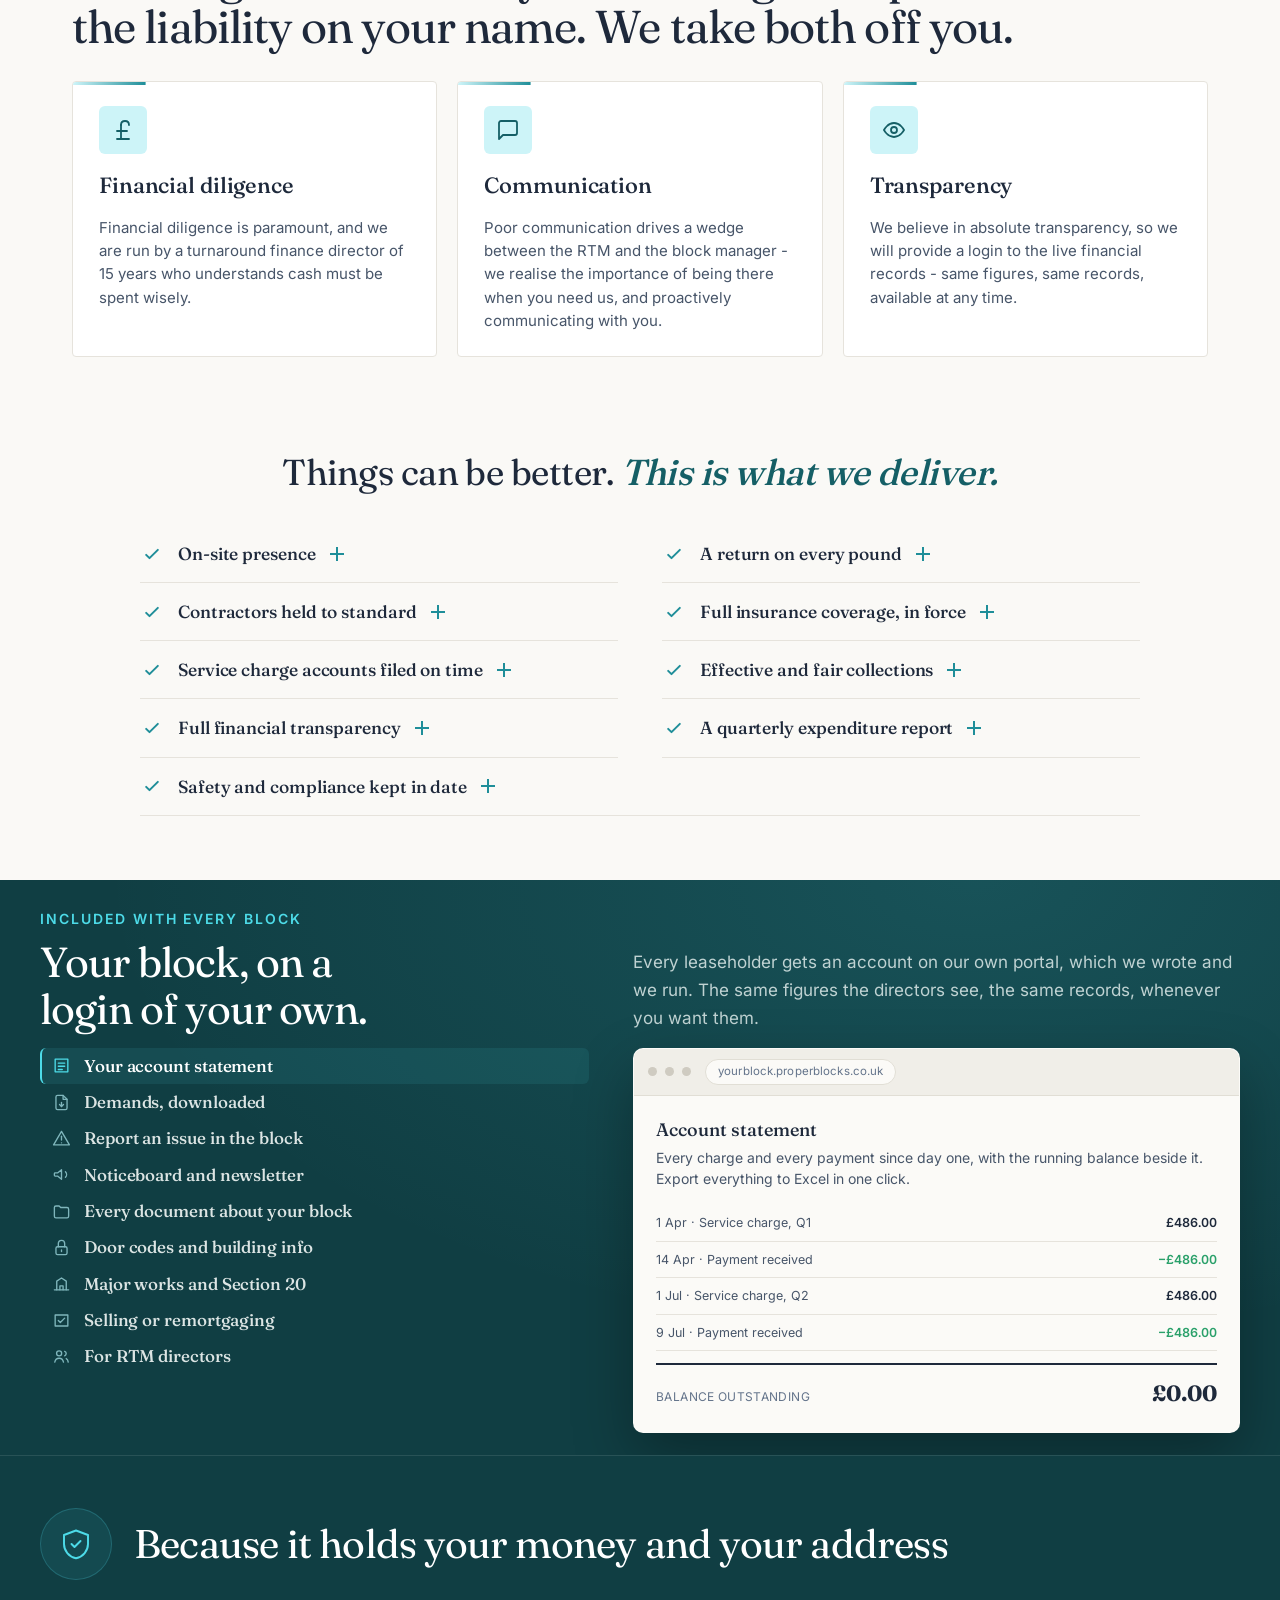
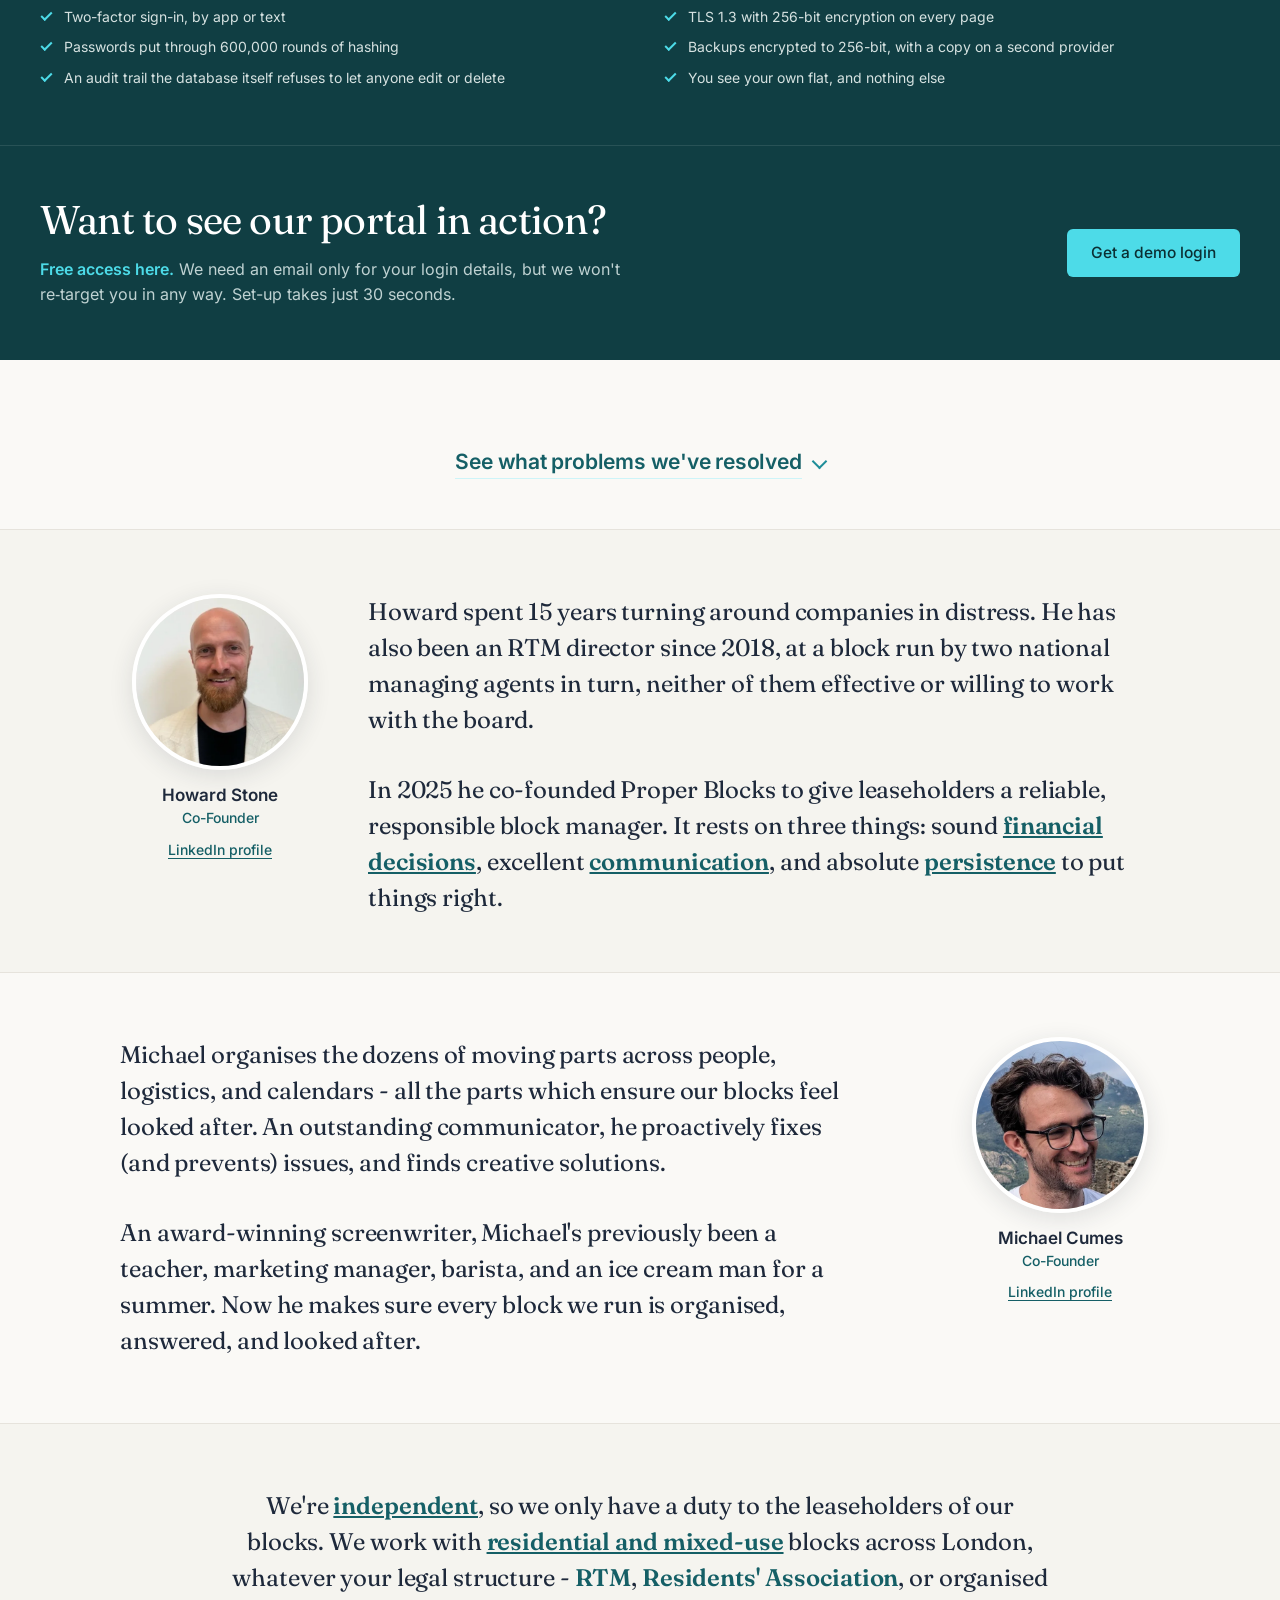
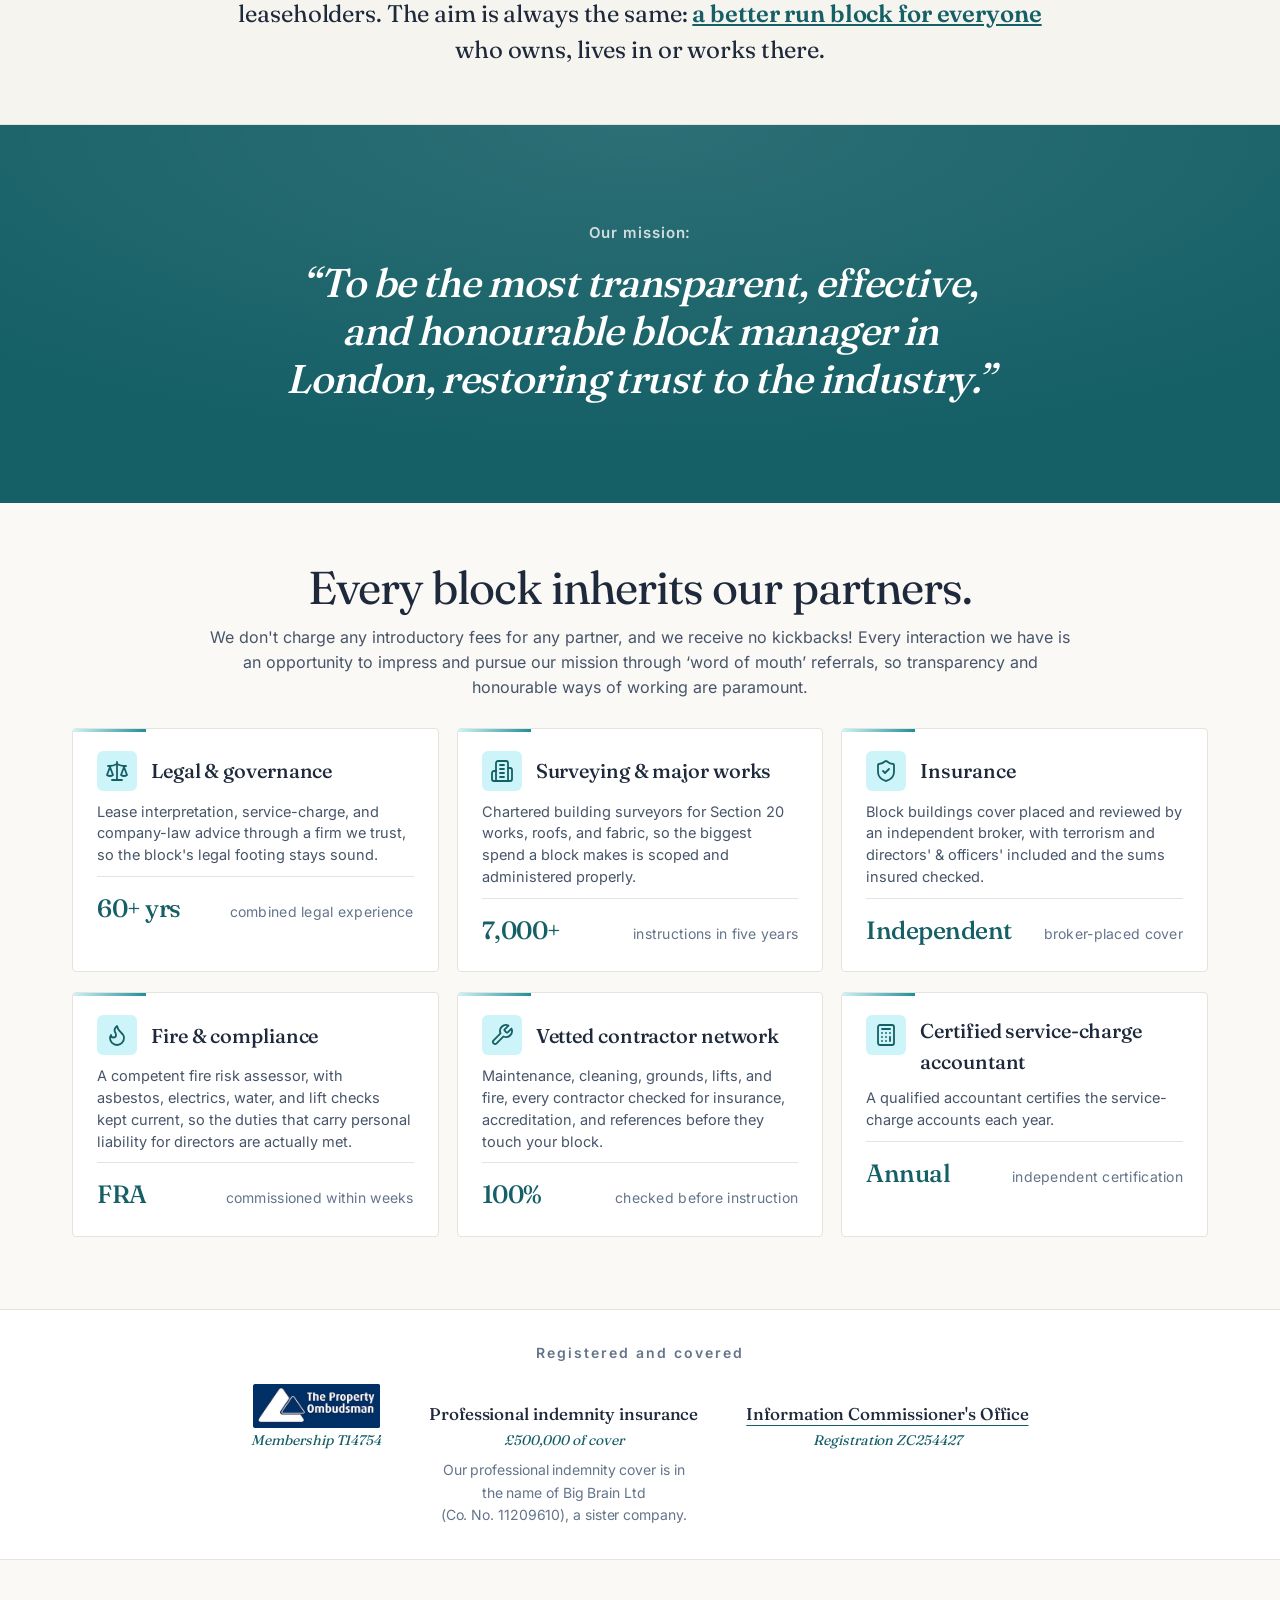
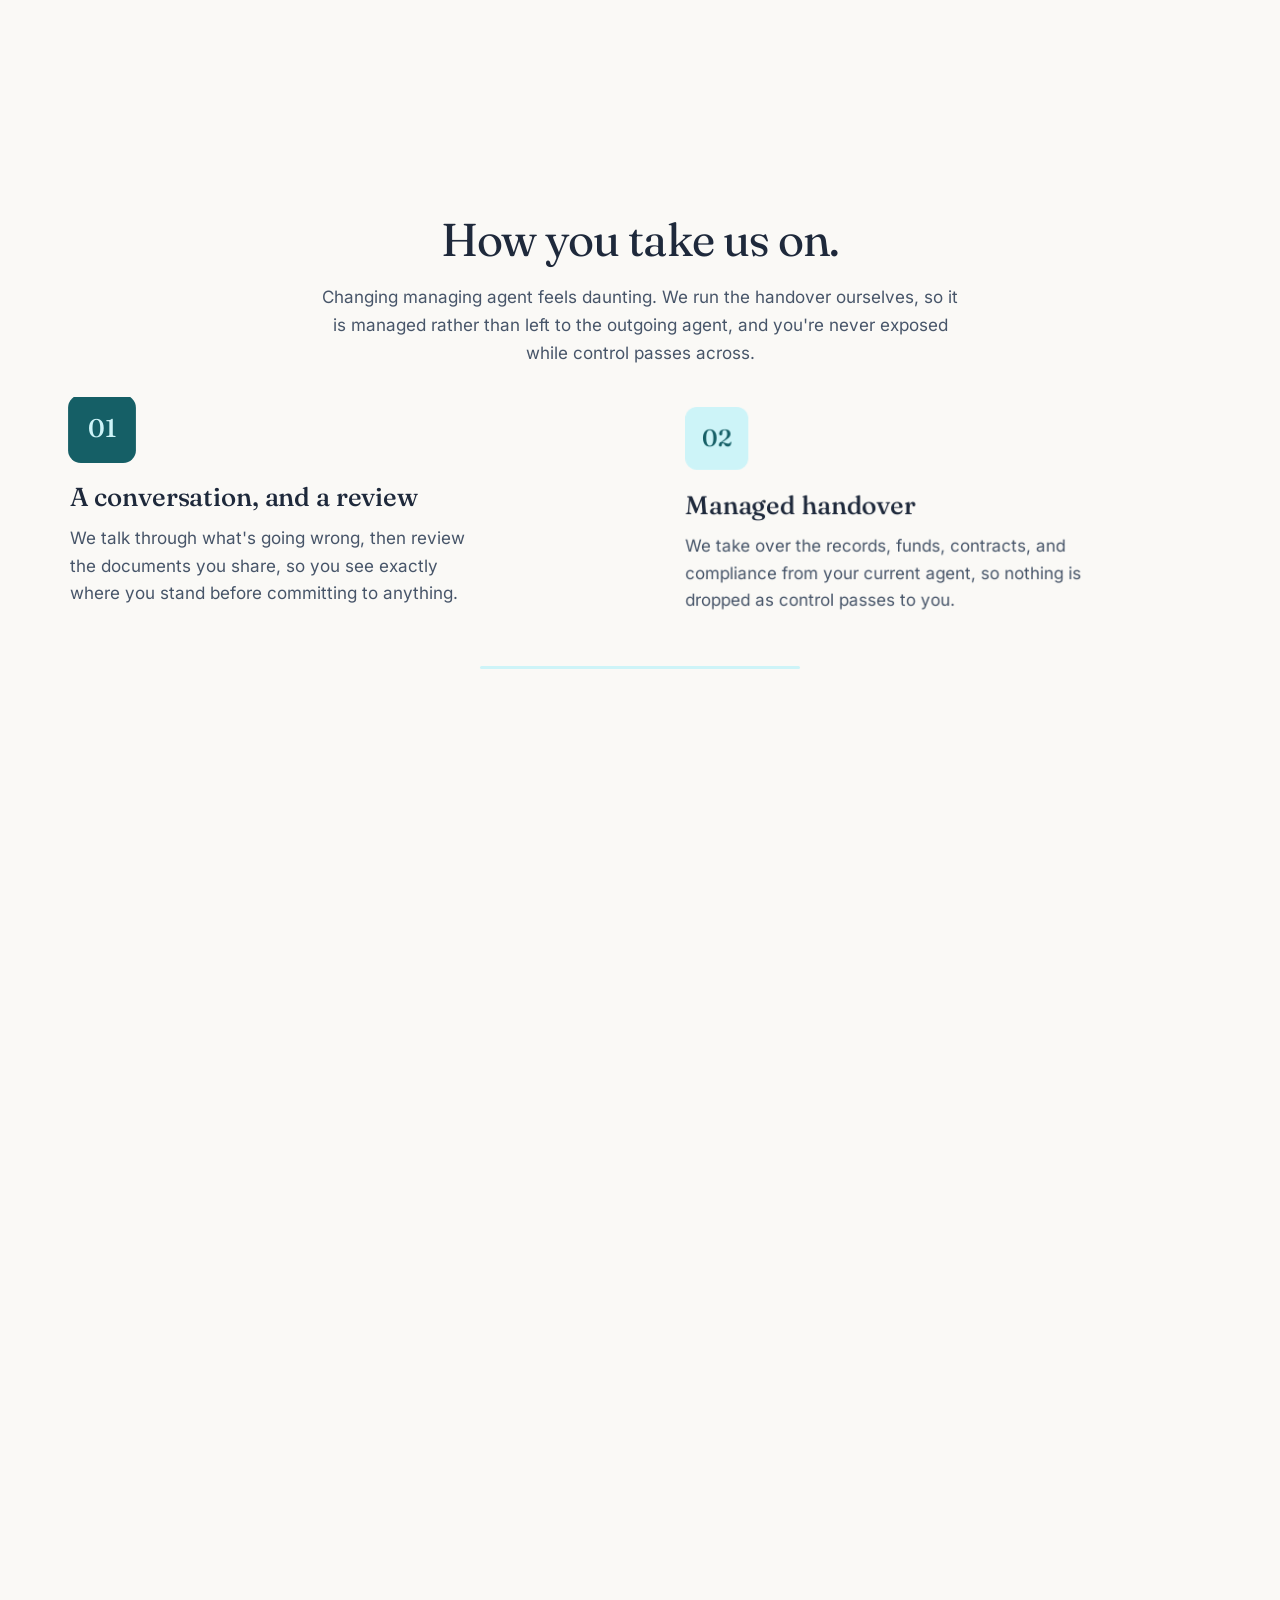
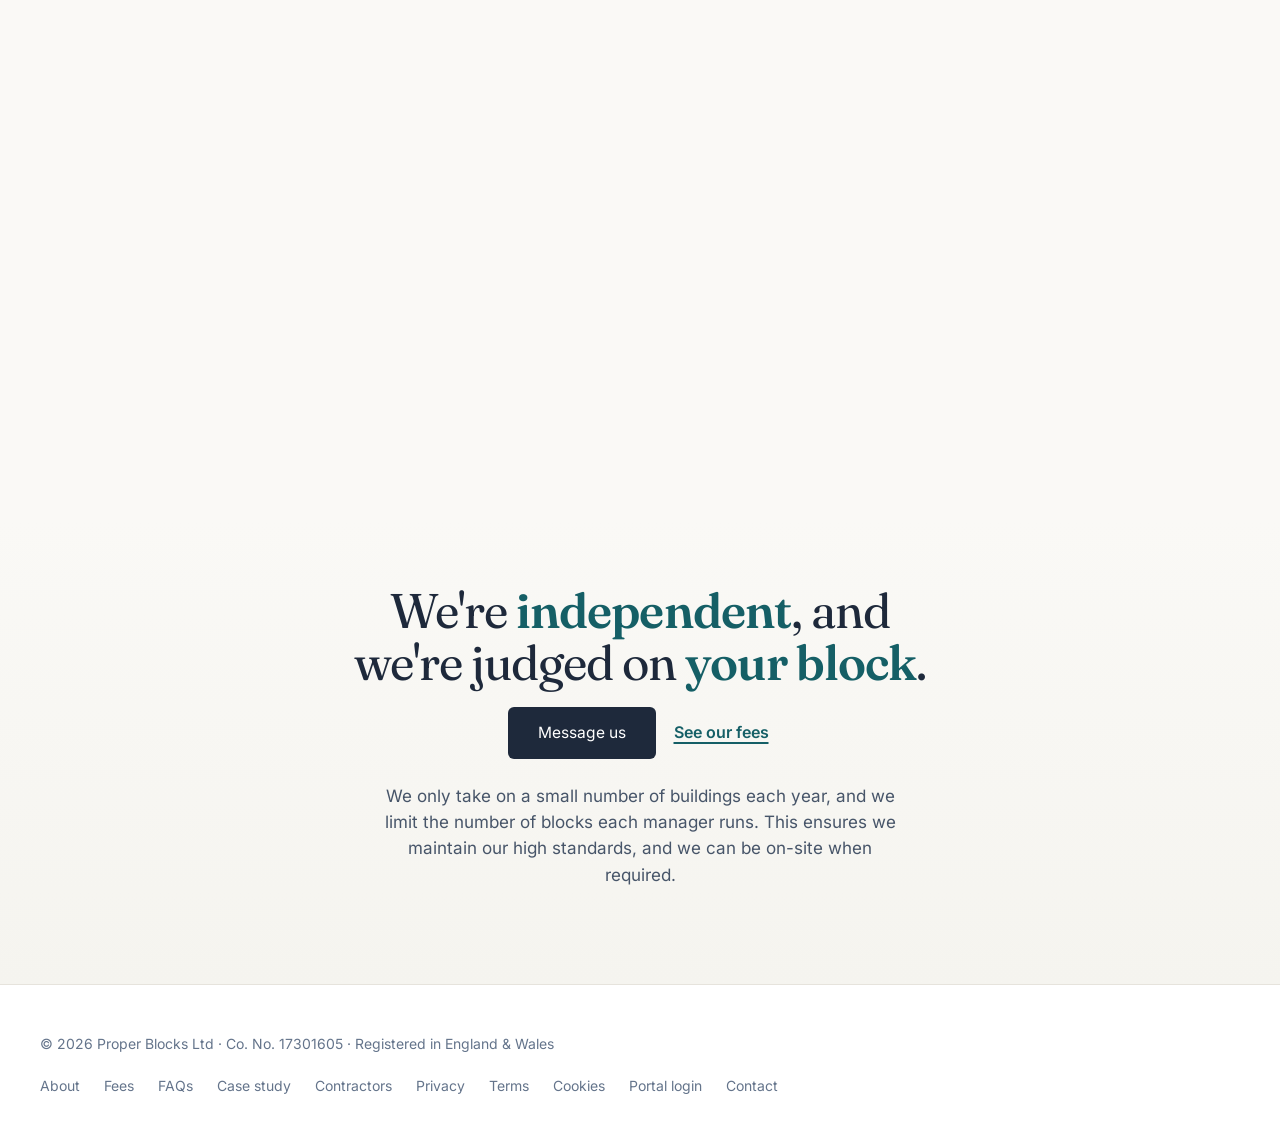
==== commit 51d22f14: "Security sweep 7 Nov: real 404 page, noreferrer on every new-tab link - 404.html at the top level, b" ====
--- a/index.html
+++ b/index.html
@@ -1321,7 +1321,7 @@
   <div class="who-inner has-founder" data-reveal-head>
     <figure class="founder-fig">
       <img src="/img/howard-stone.webp" width="176" height="176" alt="Howard Stone" loading="lazy" decoding="async">
-      <figcaption><span class="fn">Howard Stone</span><span class="fr">Co-Founder</span><a class="fl" href="https://www.linkedin.com/in/howard-stone-uk" target="_blank" rel="noopener">LinkedIn profile</a></figcaption>
+      <figcaption><span class="fn">Howard Stone</span><span class="fr">Co-Founder</span><a class="fl" href="https://www.linkedin.com/in/howard-stone-uk" target="_blank" rel="noopener noreferrer">LinkedIn profile</a></figcaption>
     </figure>
     <div>
     <p>Howard spent 15 years turning around companies in distress. He has also been an RTM director since 2018, at a block run by two national managing agents in turn, neither of them effective or willing to work with the board.</p>
@@ -1338,7 +1338,7 @@
     </div>
     <figure class="founder-fig">
       <img src="/img/michael-cumes.webp" width="176" height="176" alt="Michael Cumes" loading="lazy" decoding="async">
-      <figcaption><span class="fn">Michael Cumes</span><span class="fr">Co-Founder</span><a class="fl" href="https://www.linkedin.com/in/michael-cumes/" target="_blank" rel="noopener">LinkedIn profile</a></figcaption>
+      <figcaption><span class="fn">Michael Cumes</span><span class="fr">Co-Founder</span><a class="fl" href="https://www.linkedin.com/in/michael-cumes/" target="_blank" rel="noopener noreferrer">LinkedIn profile</a></figcaption>
     </figure>
   </div>
 </section>
@@ -1425,7 +1425,7 @@
            text keeps the name in the accessibility tree and in text extraction.
            The ICO row stays typed: the ICO refuses its logo to anyone without
            the Commissioner's express approval. -->
-      <div class="c"><a class="logo-link" href="https://www.tpos.co.uk/business-search/proper-blocks/" target="_blank" rel="noopener" aria-label="The Property Ombudsman, membership T14754: our entry on their public member register, opens in a new tab"><img class="cred-logo" src="/img/the-property-ombudsman.webp" alt="The Property Ombudsman" width="126" height="44"></a>
+      <div class="c"><a class="logo-link" href="https://www.tpos.co.uk/business-search/proper-blocks/" target="_blank" rel="noopener noreferrer" aria-label="The Property Ombudsman, membership T14754: our entry on their public member register, opens in a new tab"><img class="cred-logo" src="/img/the-property-ombudsman.webp" alt="The Property Ombudsman" width="126" height="44"></a>
         <span class="ind">Membership T14754</span><!-- ITALIC-OK: .ind sets every credential's reference number in italics, the same on all three; house style, not added here --></div>
       <!-- The note moved here from the ICO credential on 22 Sep 2026. Proper
            Blocks Ltd now holds its own ICO registration, ZC254427, so that
@@ -1437,7 +1437,7 @@
         <p class="copy-note">Our professional indemnity cover is in the name of Big Brain Ltd (Co.&nbsp;No.&nbsp;11209610), a sister company.</p></div>
       <!-- Linked again 26 Sep 2026: the ICO register now shows ZC254427 as
            Proper Blocks Ltd. -->
-      <div class="c"><a href="https://ico.org.uk/ESDWebPages/Entry/ZC254427" target="_blank" rel="noopener" aria-label="Information Commissioner's Office, registration ZC254427: our entry on their public register, opens in a new tab">Information Commissioner's Office</a>
+      <div class="c"><a href="https://ico.org.uk/ESDWebPages/Entry/ZC254427" target="_blank" rel="noopener noreferrer" aria-label="Information Commissioner's Office, registration ZC254427: our entry on their public register, opens in a new tab">Information Commissioner's Office</a>
         <span class="ind">Registration ZC254427</span><!-- ITALIC-OK: .ind sets every credential's reference number in italics, the same on all three; house style, not added here --></div>
     </div>
   </div>
